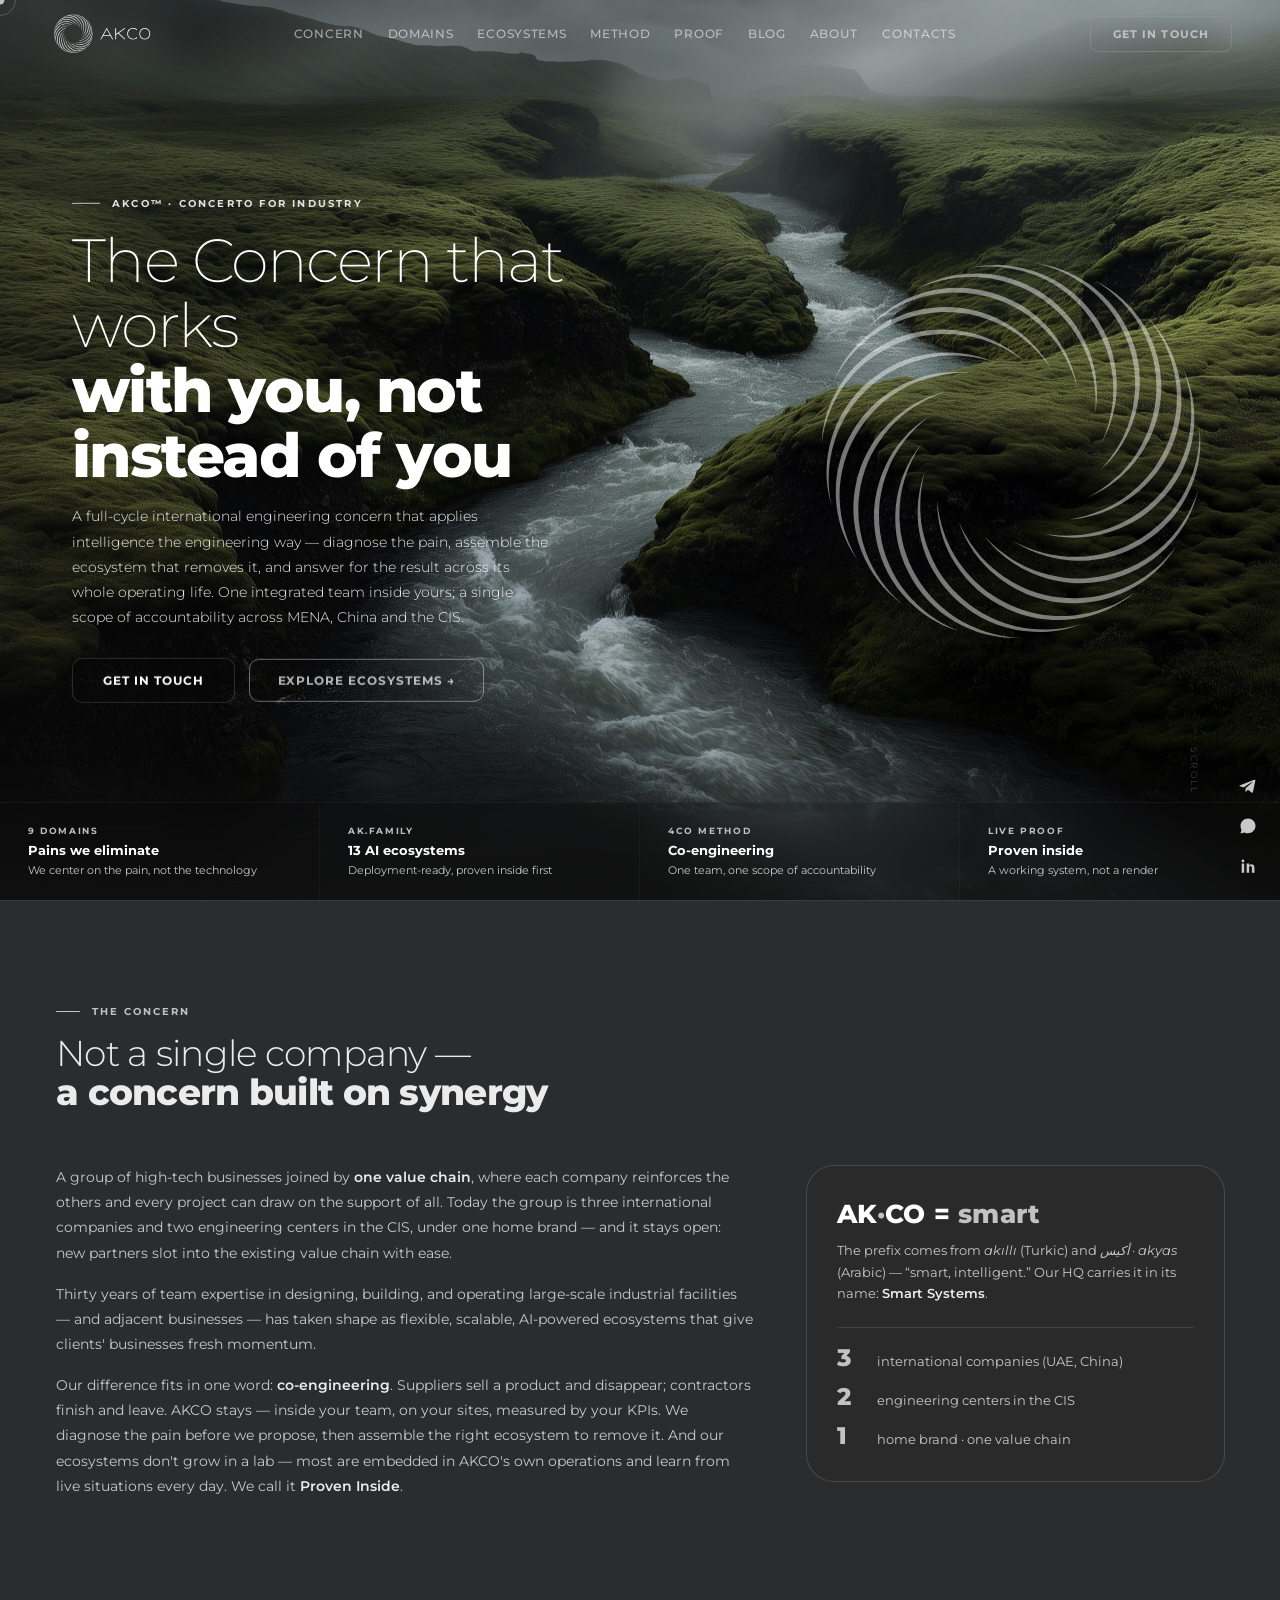
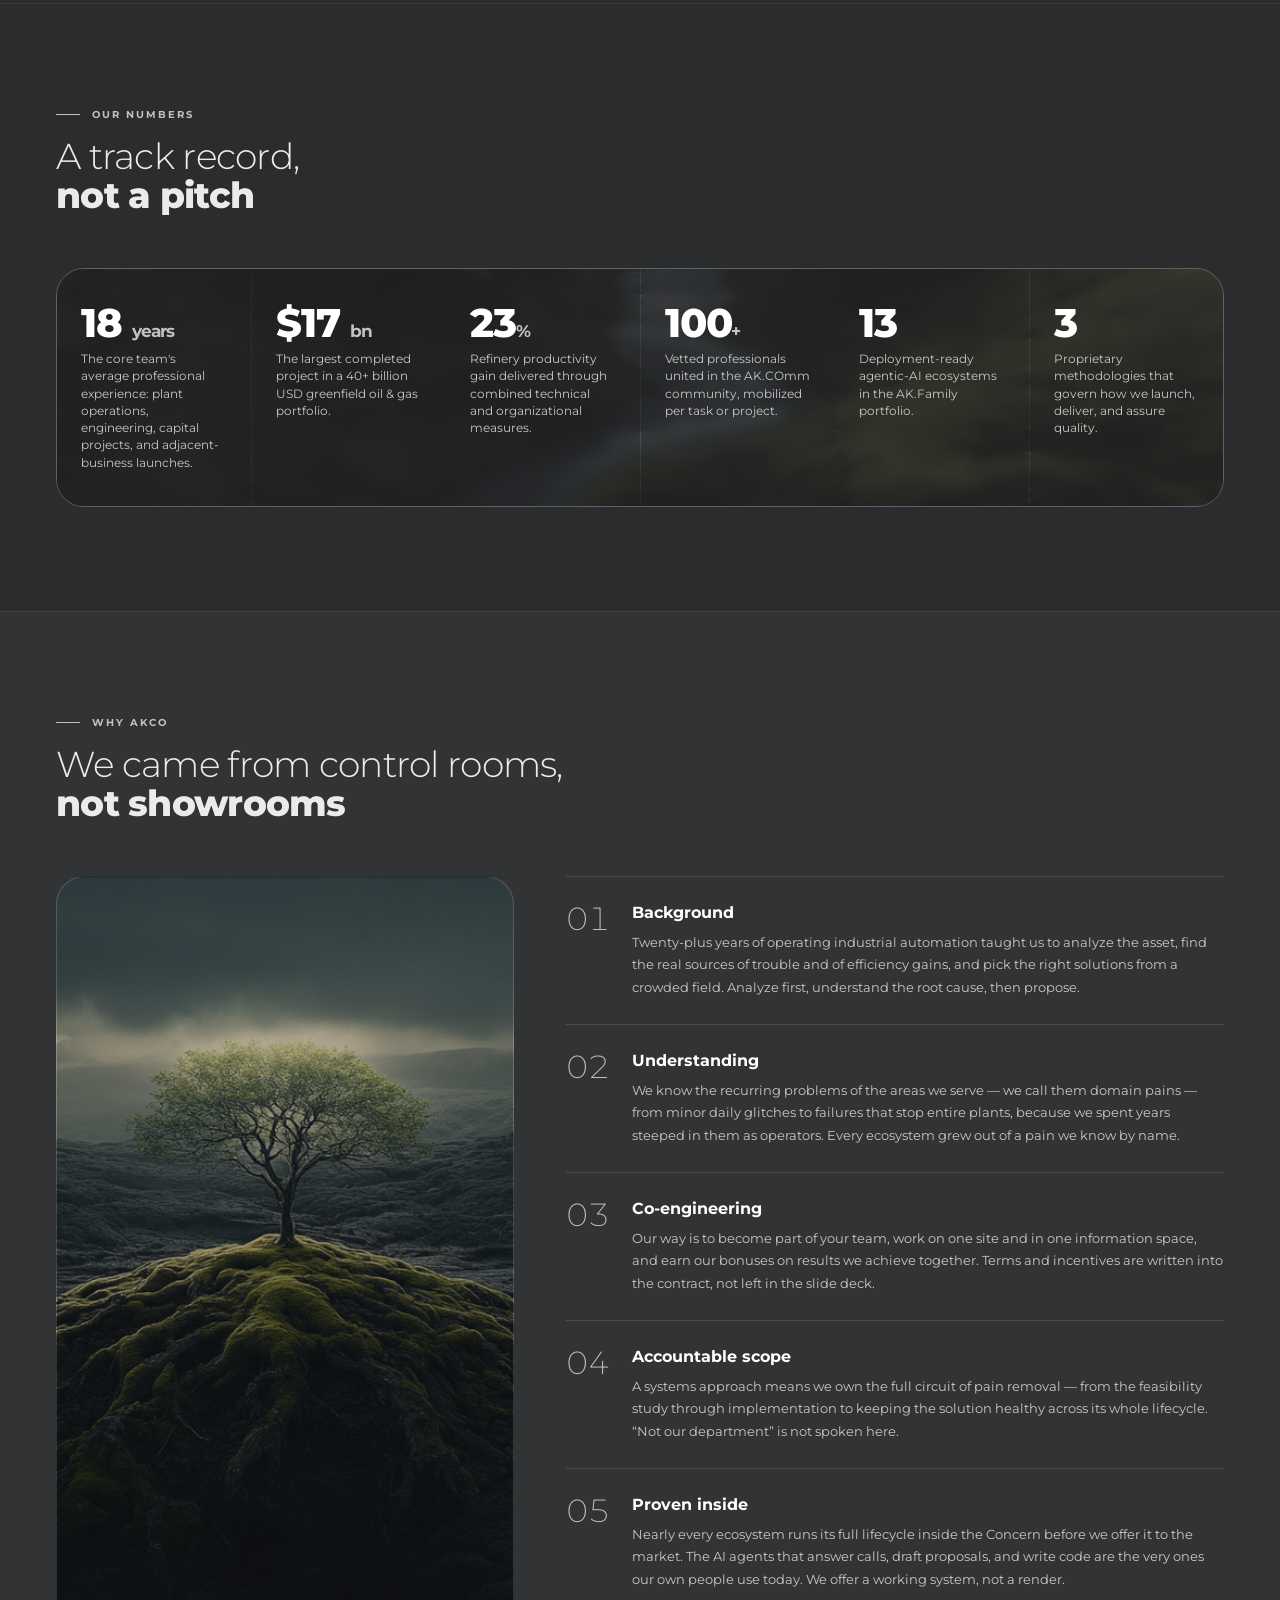
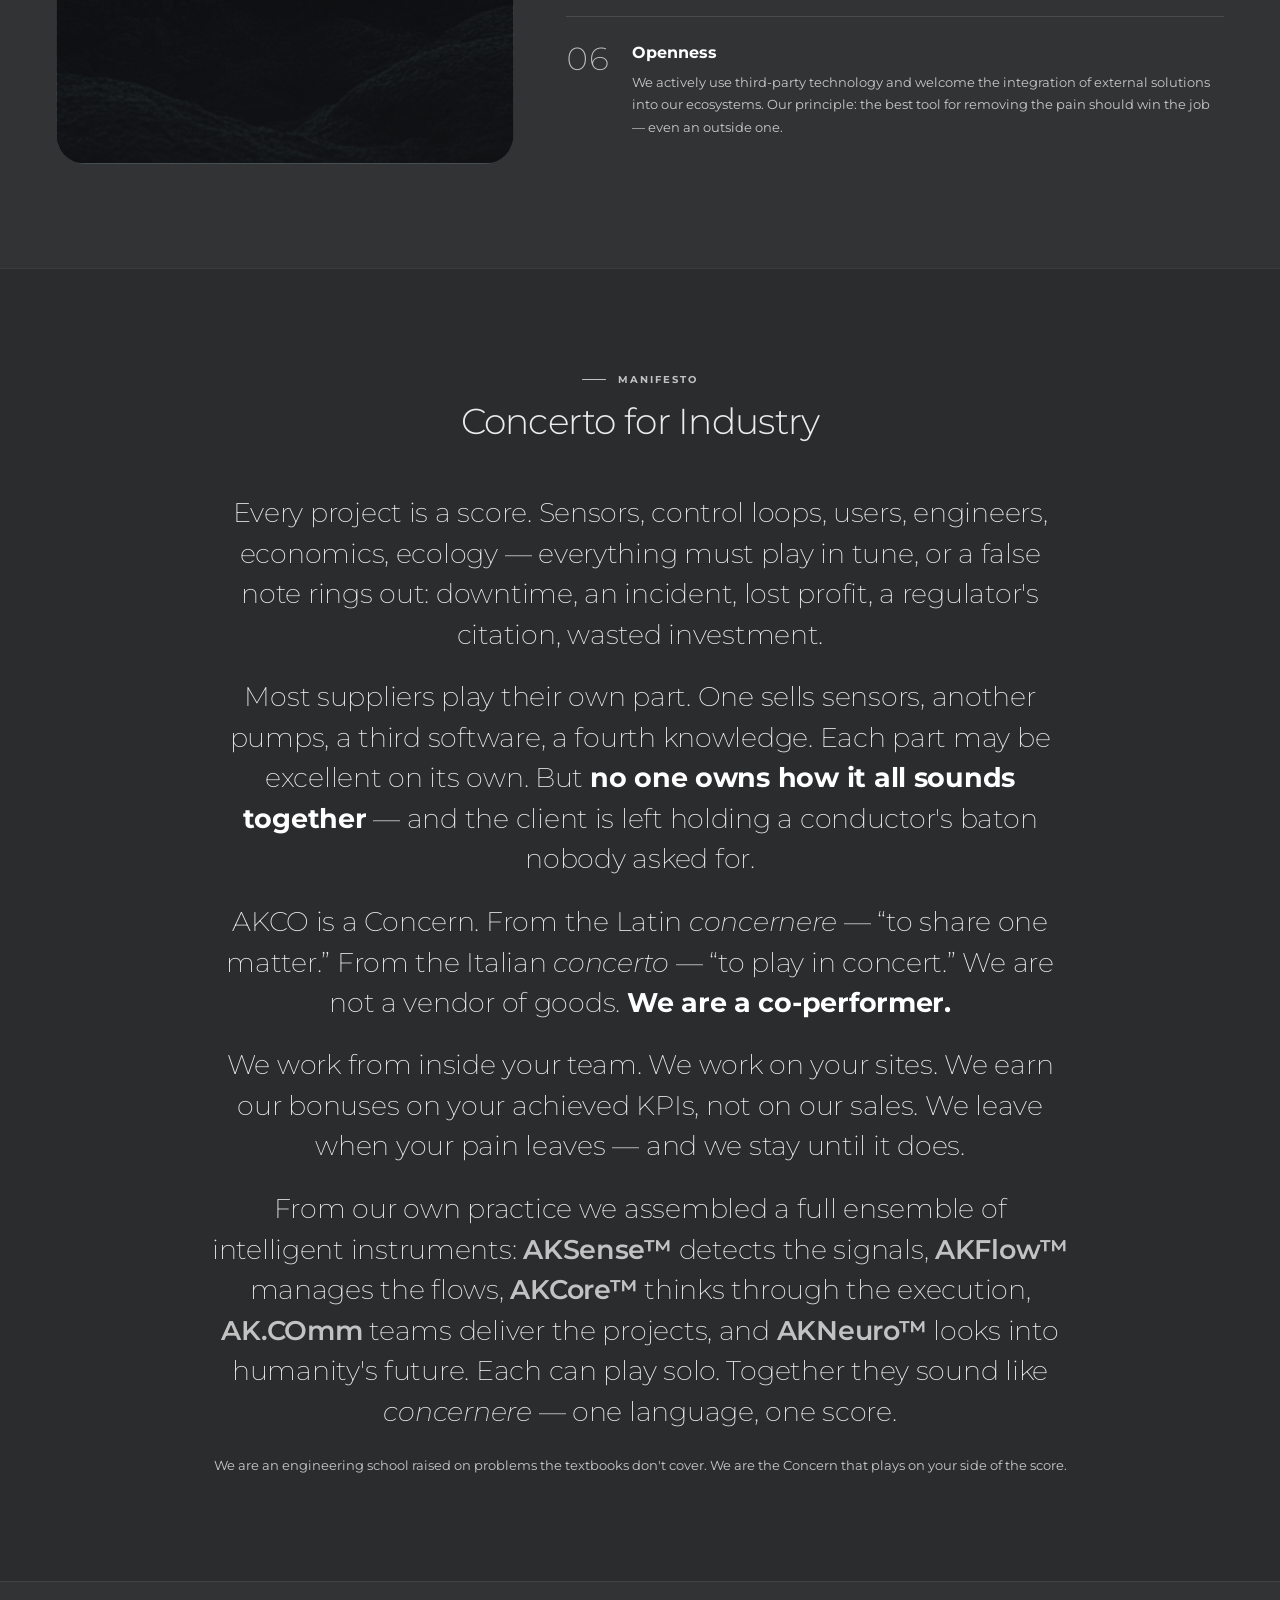
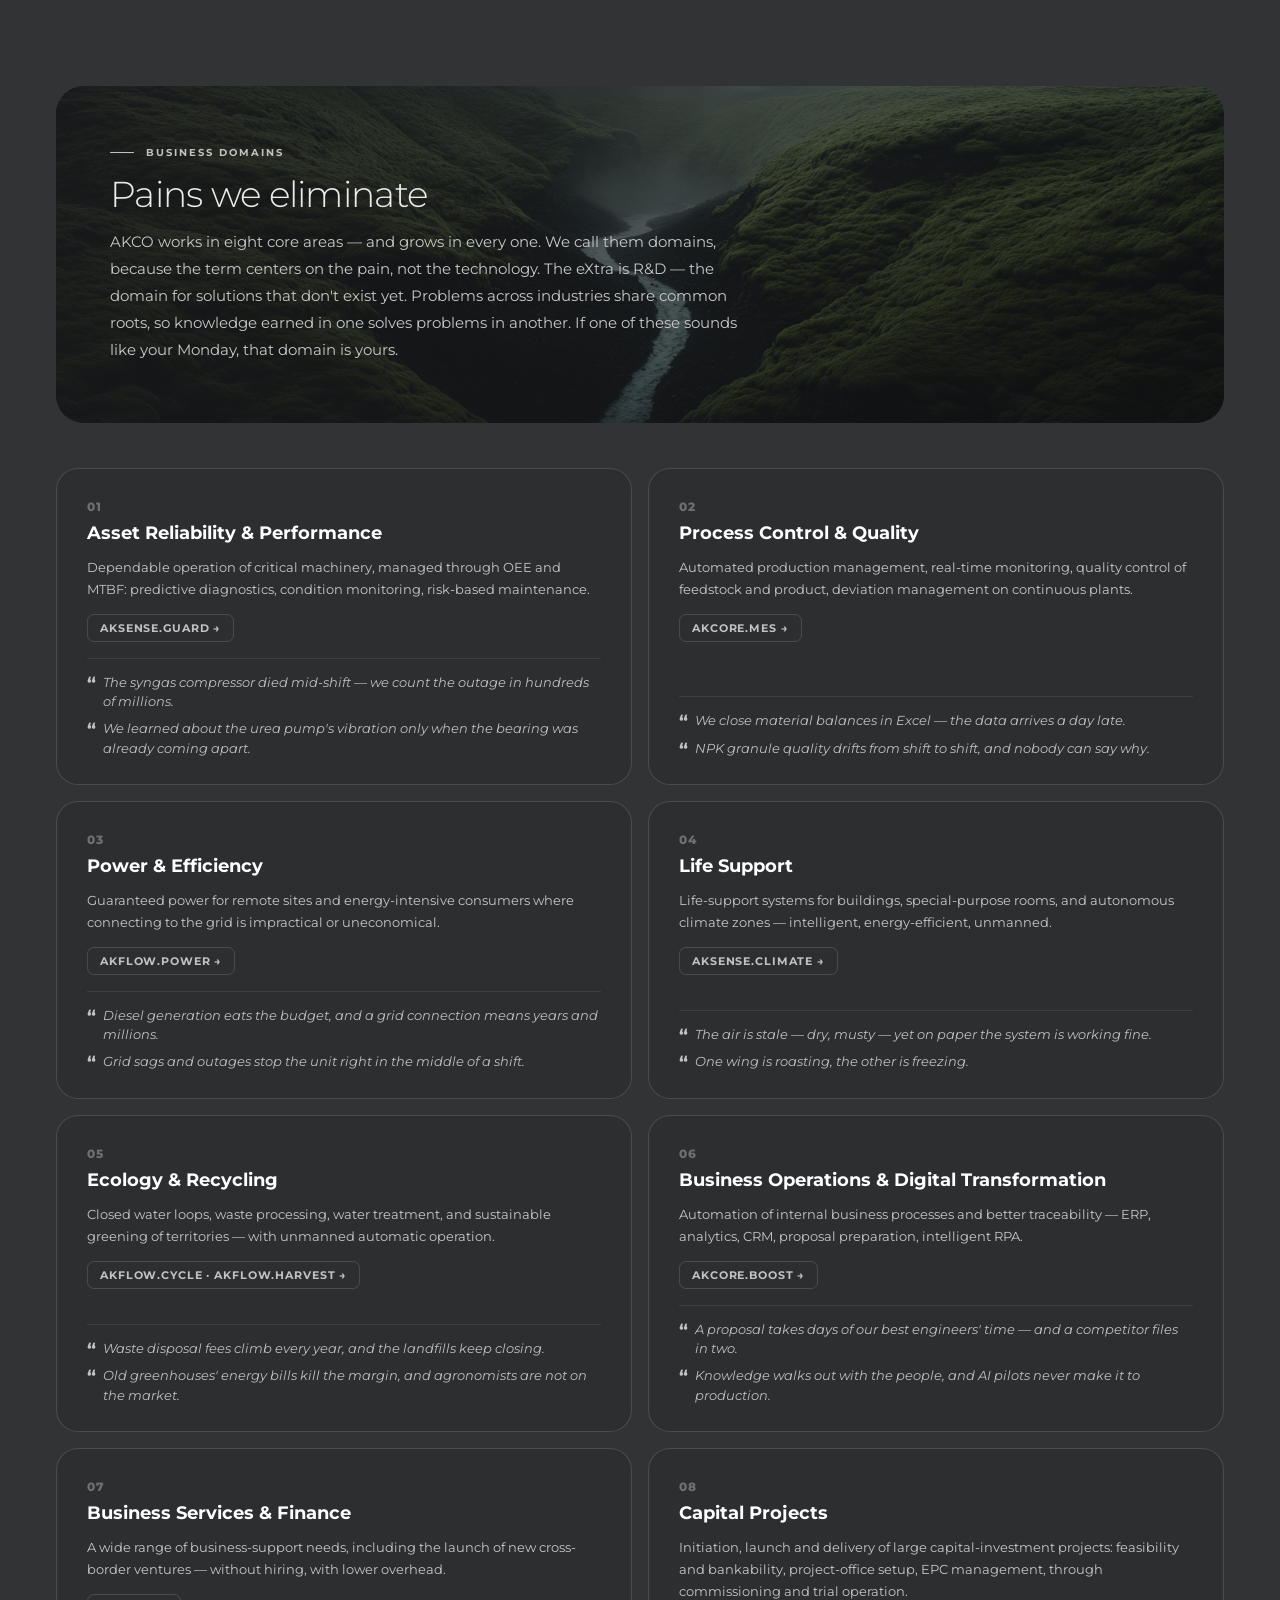
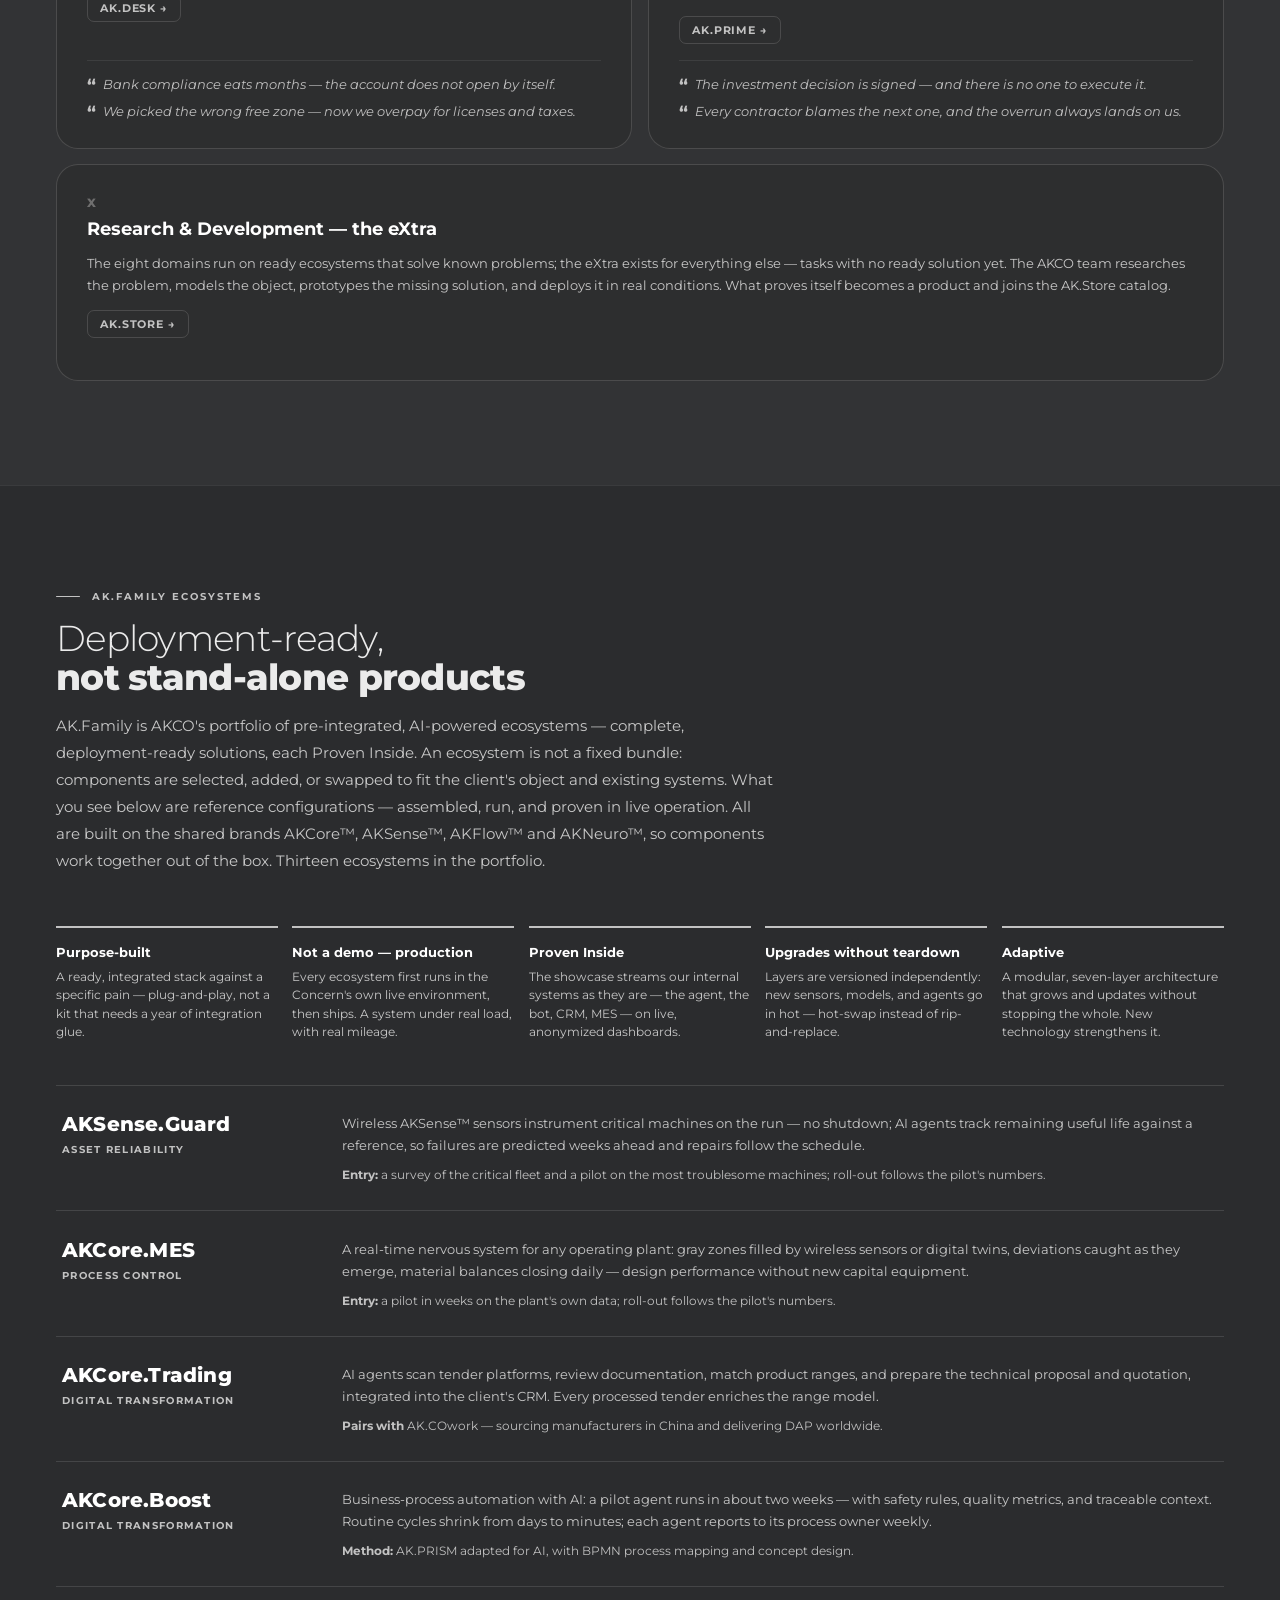
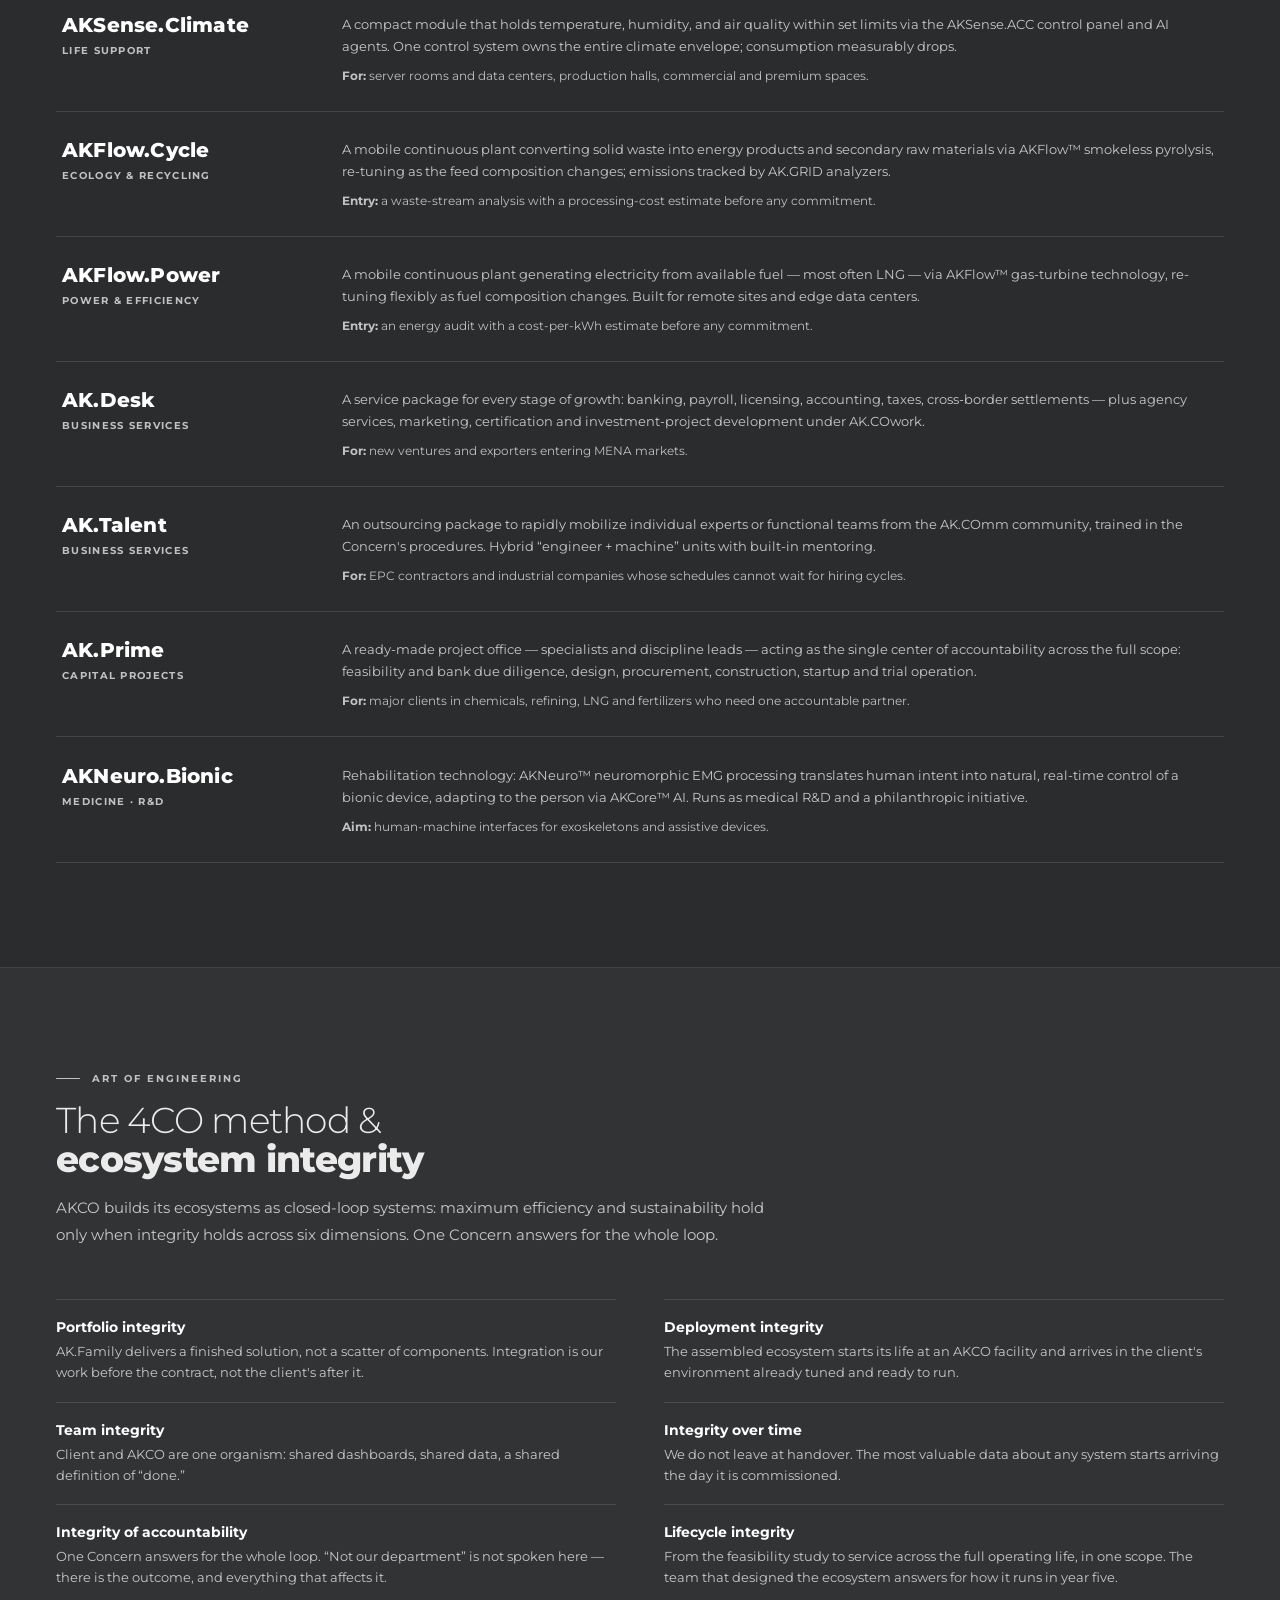
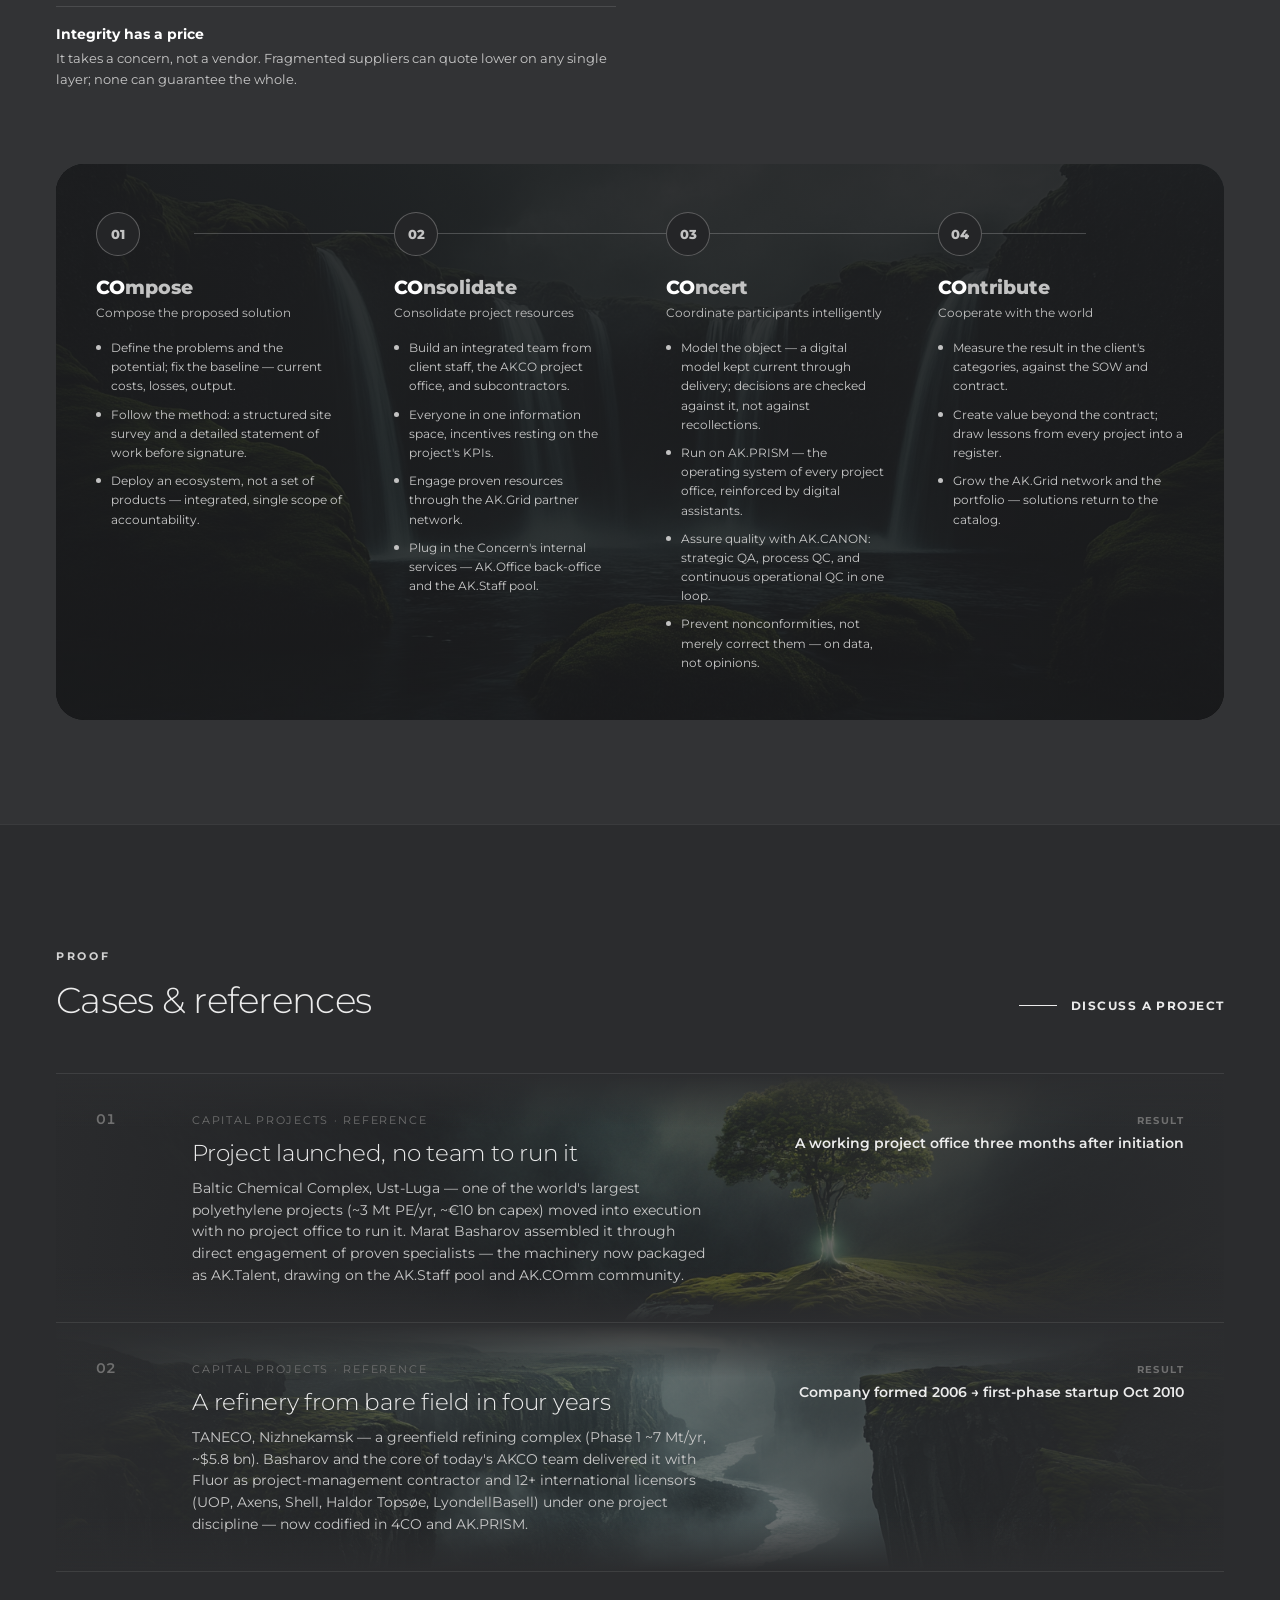
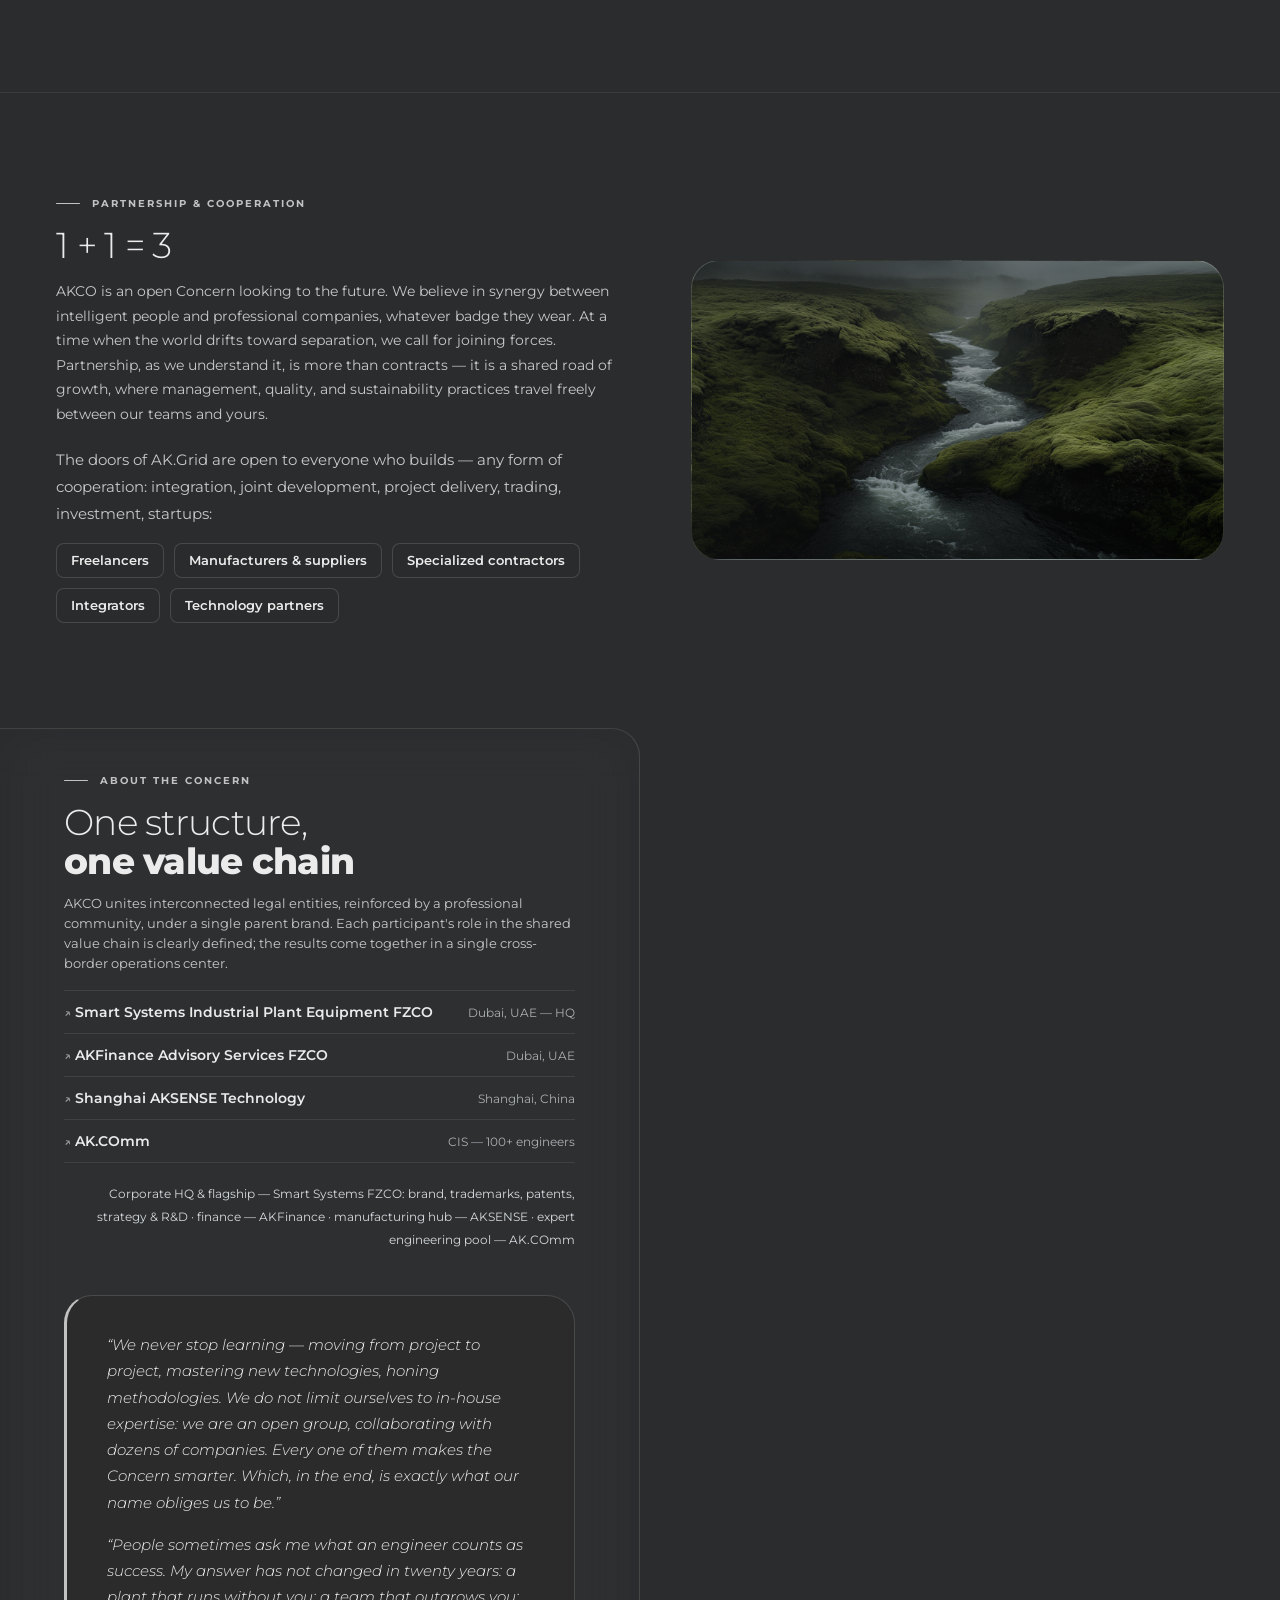
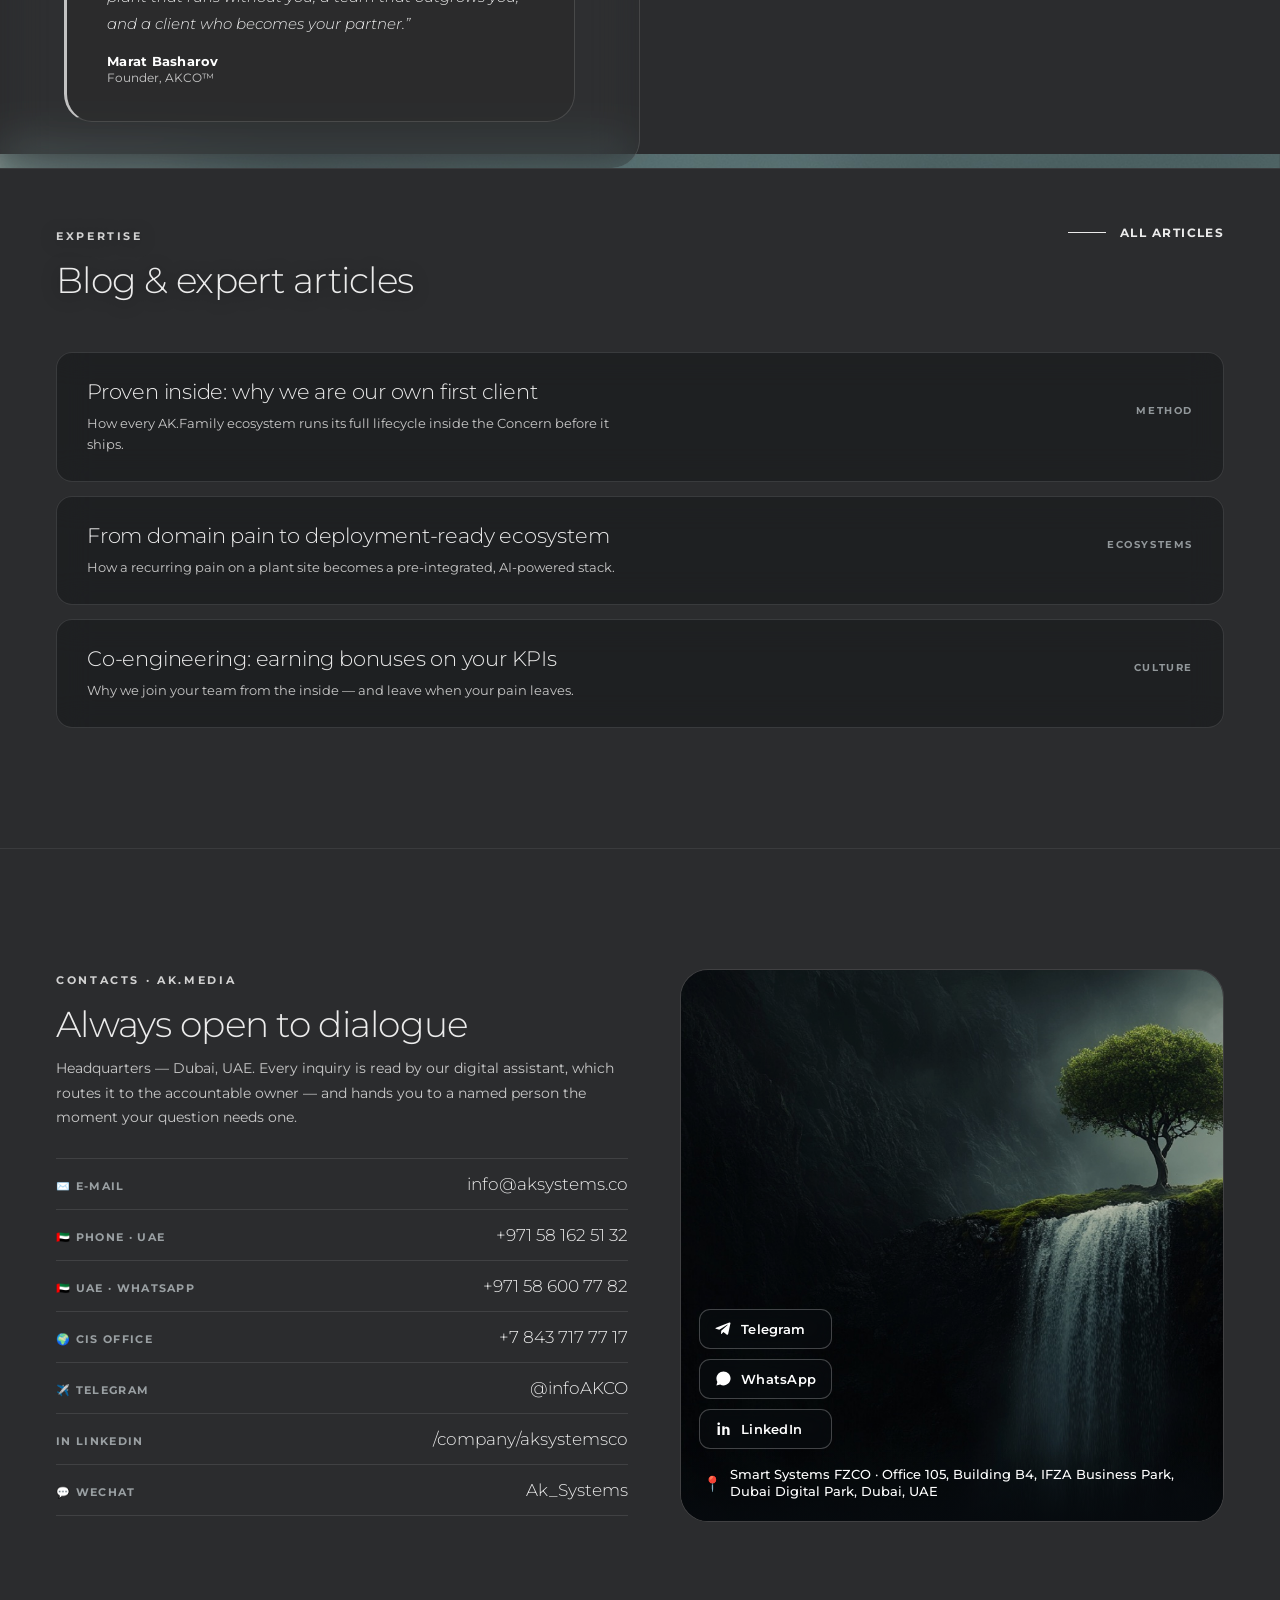
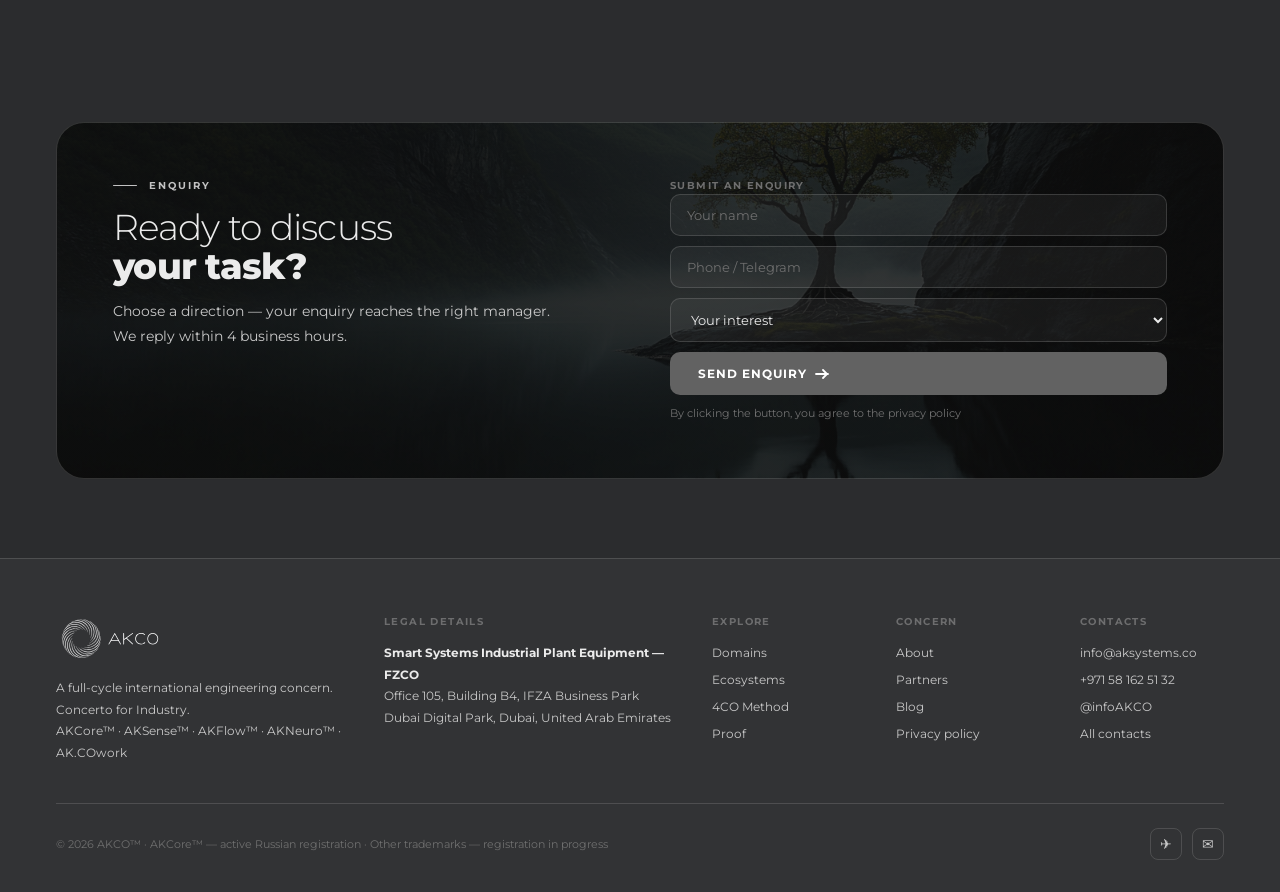
==== index.html @ a4a99b9d "Reveal animation on remaining framed blocks (numbers panel, 4CO band, About panel) Co-Authored-By: C" ====
<!DOCTYPE html>
<html lang="en">
<head>
<meta charset="UTF-8">
<meta name="viewport" content="width=device-width, initial-scale=1.0">
<link rel="icon" href="assets/icons/favicon.svg" type="image/svg+xml">
<title>AKCO™ — Concerto for Industry | aksystems.co</title>
<meta name="description" content="AKCO — a full-cycle international engineering concern (co-engineering). Deployment-ready AI-powered AK.Family ecosystems across 9 industrial domains, one integrated team and a single scope of accountability across MENA, China and the CIS.">
<link rel="preconnect" href="https://fonts.googleapis.com">
<link href="https://fonts.googleapis.com/css2?family=Montserrat:ital,wght@0,200;0,300;0,400;0,500;0,600;0,700;0,800;1,300&display=swap" rel="stylesheet">
<style>
*,*::before,*::after{box-sizing:border-box;margin:0;padding:0}
html{scroll-behavior:smooth}
body{font-family:'Montserrat',sans-serif;background:#2b2c2e;color:#ebebeb;overflow-x:hidden;-webkit-font-smoothing:antialiased;cursor:none}
a{text-decoration:none;color:inherit}
ul{list-style:none}

:root{
  --ink:#ebebeb;
  --ink2:#c0c0c0;
  --muted:#c8c8c8;
  --muted2:#6f6f6f;
  --bg:#2b2c2e;
  --bg2:#323335;
  --bg3:#3a3b3d;
  --glass:rgba(40,40,40,0.85);
  --glass2:rgba(35,35,35,0.9);
  --teal:#c2c2c2;
  --teal2:#626262;
  --teal-lt:rgba(168,168,168,0.18);
  --border:rgba(150,150,150,0.28);
  --border2:rgba(150,150,150,0.5);
  --r:14px;--rl:22px;--rxl:28px;
}

/* CURSOR */
.cur{position:fixed;width:9px;height:9px;background:var(--teal);border-radius:50%;pointer-events:none;z-index:9999;transform:translate(-50%,-50%);transition:width .22s,height .22s}
.ring{position:fixed;width:32px;height:32px;border:1.5px solid rgba(168,168,168,.35);border-radius:50%;pointer-events:none;z-index:9998;transform:translate(-50%,-50%)}
@media(max-width:768px){.cur,.ring{display:none}body{cursor:auto}}

/* NAV */
nav{position:fixed;top:0;left:0;right:0;z-index:600;height:68px;padding:0 48px;display:flex;align-items:center;justify-content:space-between;transition:background .35s,box-shadow .35s;background:transparent}
nav.sc{background:rgba(24,24,24,.92);backdrop-filter:blur(20px);box-shadow:0 1px 0 var(--border)}
.nl{display:flex;gap:24px;flex-shrink:0}
.nl a{font-size:11.5px;font-weight:500;letter-spacing:.06em;text-transform:uppercase;color:rgba(255,255,255,.55);transition:color .2s;white-space:nowrap}
.nl a:hover{color:#fff}
.brand-name{font-size:17px;font-weight:800;letter-spacing:.04em;color:#fff}
.brand-name span{color:var(--teal)}
.brand-name sup{font-size:10px;font-weight:600;vertical-align:super;color:rgba(168,168,168,.7)}
.nbtn{font-family:inherit;font-size:11px;font-weight:700;letter-spacing:.1em;text-transform:uppercase;padding:10px 22px;border-radius:8px;border:1.5px solid var(--border2);background:transparent;color:var(--teal);cursor:pointer;transition:all .22s}
.nbtn:hover{background:var(--teal);border-color:var(--teal);color:#fff}
.burger{display:none;flex-direction:column;gap:5px;cursor:pointer;background:none;border:none;padding:4px}
.burger span{width:22px;height:1.5px;background:#fff;display:block;transition:background .2s}
.mob{display:none;position:fixed;inset:0;background:#303030;z-index:490;padding:92px 32px 32px;flex-direction:column}
.mob.open{display:flex}
.mob a{font-size:20px;font-weight:600;color:#fff;padding:16px 0;border-bottom:1px solid var(--border)}
@media(max-width:900px){.nl,.nbtn{display:none}.burger{display:flex}nav{padding:0 24px}}

/* HERO */
.hero{position:relative;height:100vh;min-height:680px;overflow:hidden}
.hbg{position:absolute;inset:-3% 0;width:100%;height:106%;overflow:hidden;will-change:transform}
.hbg-vid{position:absolute;inset:0;width:100%;height:100%}

/* Крупный заголовок ЗА панелью (z-index:1) — ICE|LEND: начинается от блюр-границы */
.htitle{position:absolute;left:40%;bottom:140px;
  font-size:clamp(52px,9vw,130px);font-weight:800;letter-spacing:-.04em;line-height:.88;
  color:#fff;white-space:nowrap;z-index:1;
  text-shadow:0 8px 40px rgba(0,0,0,.55);pointer-events:none}
.htitle em{font-style:italic;font-weight:200;color:rgba(255,255,255,.38);display:block;font-size:.8em}

/* Watermark AK — дальний фон */
.hwm{position:absolute;right:2%;top:4%;font-size:clamp(180px,28vw,380px);
  font-weight:800;letter-spacing:-.05em;color:rgba(78,78,78,.04);
  z-index:1;line-height:1;pointer-events:none;user-select:none}

/* Главная стеклянная панель — уже, по центру */
.hpanel{position:absolute;left:12%;right:12%;top:80px;bottom:88px;
  border-radius:22px;overflow:hidden;z-index:2;
  border:1px solid rgba(255,255,255,.22);
  box-shadow:0 30px 72px rgba(0,0,0,.52)}
/* blur-слой: слева матовое, справа прозрачное */
.hpanel::before{content:'';position:absolute;inset:0;z-index:0;
  -webkit-backdrop-filter:blur(14px) saturate(118%) brightness(1.02);
          backdrop-filter:blur(14px) saturate(118%) brightness(1.02);
  background:rgba(255,255,255,.025);
  -webkit-mask-image:linear-gradient(90deg,#000 0%,#000 38%,transparent 65%);
          mask-image:linear-gradient(90deg,#000 0%,#000 38%,transparent 65%)}
/* тинт-слой: тёмнее слева, прозрачно справа */
.hpanel::after{content:'';position:absolute;inset:0;z-index:1;
  background:linear-gradient(90deg,rgba(9,9,9,.72) 0%,rgba(9,9,9,.30) 38%,transparent 62%)}

/* Морфинг-логотип справа поверх видео */
.hlogo{position:absolute;top:50%;right:3%;transform:translateY(-50%);width:36%;max-width:500px;height:66%;z-index:2;pointer-events:none;display:flex;align-items:center;justify-content:center}
.hlogo svg{width:100%;height:100%;opacity:.45}
/* Мобильный: текст сверху, логотип снизу — не пересекаются */
@media(max-width:900px){
  .hero{min-height:600px}
  /* логотип: размер зависит и от ширины, и от высоты экрана — на низких ужимается, чтобы не наезжать */
  .hlogo{top:auto;bottom:26px;right:auto;left:50%;transform:translateX(-50%);width:min(50vw,18vh,210px);max-width:210px;height:auto;z-index:1}
  .hlogo svg{height:auto;opacity:.55}
  /* обе кнопки в один ряд — вторая плашка поднимается к первой, не заходит на логотип */
  .hbtns{flex-wrap:nowrap;gap:8px}
  .hbtns .btn{font-size:10px;padding:11px 13px;letter-spacing:.04em;white-space:nowrap}
}
/* Высокие телефоны — места внизу достаточно, возвращаем логотипу крупный размер (почти как было) */
@media(max-width:900px) and (min-height:780px){
  .hlogo{width:min(62vw,27vh,290px);max-width:290px;bottom:30px}
}
/* На низких экранах (старые/маленькие телефоны) контент занимает почти всю высоту —
   декоративный логотип скрываем, чтобы он не наезжал на кнопки */
@media(max-width:900px) and (max-height:660px){
  .hlogo{display:none}
}

/* Контент поверх фото (без панели) */
.hov{position:absolute;inset:0;background:linear-gradient(105deg,rgba(16,16,16,.5) 0%,rgba(16,16,16,.2) 55%,transparent 100%);pointer-events:none}
.hov::after{content:'';position:absolute;bottom:0;left:0;right:0;height:150px;background:linear-gradient(to top,rgba(27,27,27,.65) 0%,transparent 100%)}
.hc{position:absolute;z-index:2;left:72px;top:50%;transform:translateY(-50%);max-width:600px}
@media(max-width:900px){.hc{left:24px;right:24px;top:104px;bottom:auto;transform:none;max-width:none}}

.ey{display:flex;align-items:center;gap:12px;margin-bottom:18px}
.eyl{width:28px;height:1.5px;background:var(--ink2)}
.ey span{font-size:10px;font-weight:700;letter-spacing:.22em;text-transform:uppercase;color:#e2e2e2}
.ht{font-size:clamp(36px,4.8vw,72px);font-weight:200;line-height:1.06;letter-spacing:-.025em;color:#fff;margin-bottom:16px}
.ht strong{font-weight:800;display:block}
.hd{font-size:14px;font-weight:300;color:rgba(255,255,255,.92);line-height:1.8;max-width:480px;margin-bottom:28px}
.hbtns{display:flex;align-items:center;gap:14px;flex-wrap:wrap}
.btn{display:inline-flex;align-items:center;gap:8px;font-family:inherit;font-weight:700;letter-spacing:.08em;text-transform:uppercase;border-radius:10px;border:none;cursor:pointer;transition:all .24s;text-decoration:none}
.btn-p{font-size:12px;padding:14px 30px;background:rgba(10,10,10,.28);backdrop-filter:blur(20px) saturate(110%);-webkit-backdrop-filter:blur(20px) saturate(110%);color:#fff;border:1px solid rgba(255,255,255,.14)}
.btn-p:hover{background:rgba(10,10,10,.5);transform:translateY(-2px);box-shadow:0 8px 28px rgba(0,0,0,.4)}
.btn-g{font-size:12px;padding:13px 28px;background:transparent;color:rgba(255,255,255,.7);border:1.5px solid rgba(255,255,255,.4)}
.btn-g:hover{color:#fff;border-color:rgba(255,255,255,.7)}
.casesec .btn-g:hover,.cardsec .btn-g:hover{color:var(--teal)}

/* Правый мета-блок в прозрачной зоне */
.hmeta{position:absolute;right:52px;top:50%;transform:translateY(-50%);
  width:32%;z-index:3;display:flex;flex-direction:column;gap:20px;
  padding-left:24px;border-left:1px solid rgba(255,255,255,.16)}
.hmi{display:flex;flex-direction:column;gap:4px}
.hml{font-size:9.5px;letter-spacing:.18em;text-transform:uppercase;
  color:rgba(255,255,255,.38);font-weight:700}
.hmv{font-size:13.5px;font-weight:700;color:#fff;line-height:1.38;
  text-shadow:0 2px 10px rgba(0,0,0,.7)}

/* Scroll indicator */
.schi{position:absolute;right:80px;bottom:106px;z-index:3;display:flex;flex-direction:column;align-items:center;gap:8px}
.schi span{font-size:9px;letter-spacing:.18em;text-transform:uppercase;color:rgba(255,255,255,.22);writing-mode:vertical-rl}
.schl{width:1px;height:36px;background:rgba(78,78,78,.1);overflow:hidden;position:relative}
.schl::after{content:'';position:absolute;top:-100%;left:0;right:0;height:100%;background:var(--teal);animation:sa 1.8s 1s infinite}
@keyframes sa{0%{top:-100%}100%{top:100%}}
.hi{opacity:0;animation:fu .9s forwards}
.hi.d1{animation-delay:.15s}.hi.d2{animation-delay:.35s}.hi.d3{animation-delay:.55s}.hi.d4{animation-delay:.75s}
@keyframes fu{from{opacity:0;transform:translateY(18px)}to{opacity:1;transform:translateY(0)}}
@media(max-width:680px){
  .hwm,.htitle{display:none}
}

/* DIRECTION TILES (bottom of hero) */
.dtiles{position:absolute;bottom:0;left:0;right:0;z-index:3;display:grid;grid-template-columns:repeat(4,1fr)}
.dtile{padding:22px 28px;border-top:1px solid rgba(78,78,78,.18);border-right:1px solid rgba(78,78,78,.12);
  background:rgba(10,10,10,.28);
  backdrop-filter:blur(20px) saturate(110%);-webkit-backdrop-filter:blur(20px) saturate(110%);
  transition:background .25s;cursor:pointer;text-decoration:none;color:inherit}
.dtile:last-child{border-right:none}
.dtile:hover{background:rgba(10,10,10,.45)}
.dtile__kick{font-size:9px;font-weight:700;letter-spacing:.18em;text-transform:uppercase;color:var(--ink2);margin-bottom:6px;display:block}
.dtile h3{font-size:13px;font-weight:700;color:#fff;margin-bottom:4px}
.dtile p{font-size:11px;color:var(--muted);line-height:1.5}
@media(max-width:900px){.dtiles{display:none}}

/* STATS */
.stbar{background:rgba(35,35,35,0.9);border-bottom:1px solid var(--border)}
.sti{display:flex}
.stit{flex:1;padding:22px 36px;border-right:1px solid var(--border)}
.stit:last-child{border-right:none}
.stn{font-size:30px;font-weight:800;color:#fff;letter-spacing:-.03em;line-height:1;margin-bottom:3px}
.stl{font-size:9px;font-weight:700;letter-spacing:.12em;text-transform:uppercase;color:rgba(78,78,78,.5)}
.sts{font-size:11px;color:rgba(255,255,255,.2);margin-top:1px}
@media(max-width:768px){.sti{flex-wrap:wrap}.stit{flex:1 1 48%;border-bottom:1px solid var(--border);padding:20px 18px}}

/* SECTION HELPERS */
.ew{display:flex;align-items:center;gap:12px;margin-bottom:16px}
.ewl{width:24px;height:1.5px;background:var(--teal);border-radius:2px;flex-shrink:0}
.ew span{font-size:10px;font-weight:700;letter-spacing:.2em;text-transform:uppercase;color:var(--teal)}
.aboutsec .ewl{background:var(--ink2)}
.aboutsec .ew span{color:var(--ink2)}
.st{font-size:clamp(24px,2.8vw,40px);font-weight:300;line-height:1.1;letter-spacing:-.02em;color:var(--ink);margin-bottom:12px}
.st strong{font-weight:800}
.sd{font-size:14px;color:var(--muted);line-height:1.75;max-width:460px}
.aboutsec .st{color:#fff}
.aboutsec .sd{color:var(--ink2)}
.rv{opacity:0;transform:translateY(20px);transition:opacity .8s cubic-bezier(.16,.7,.3,1),transform .8s cubic-bezier(.16,.7,.3,1);will-change:opacity,transform}
.rv.on{opacity:1;transform:translateY(0)}
.d1{transition-delay:.1s}.d2{transition-delay:.2s}.d3{transition-delay:.3s}.d4{transition-delay:.4s}
@media(prefers-reduced-motion:reduce){
  .rv,.rv.on{opacity:1!important;transform:none!important;transition:none!important}
  .hi{opacity:1!important;animation:none!important}
  .cmap-right:hover .cmap-photo,.sp-bg,.hbg{transform:none!important}
}

/* SPLIT SECTIONS */
.sp{position:relative;min-height:520px;overflow:hidden;display:flex;align-items:stretch}
.sp-bg{position:absolute;inset:-16% 0;background-size:cover;background-position:center;will-change:transform}
.sp-ov{position:absolute;inset:0;background:rgba(10,12,14,0)}
.sp-panel{position:relative;z-index:2;width:50%;padding:72px 64px;
  background:rgba(40,40,40,0.2);
  backdrop-filter:blur(24px) saturate(105%) brightness(1.12);
  -webkit-backdrop-filter:blur(24px) saturate(105%) brightness(1.12);
  border-right:1px solid rgba(255,255,255,0.12);
  box-shadow:inset 0 1px 0 rgba(255,255,255,.1);
  border-radius:0 28px 28px 0;
  display:flex;flex-direction:column;justify-content:center}
.sp.flip{flex-direction:row-reverse}
.sp.flip .sp-panel{border-right:none;border-left:1px solid var(--border);border-radius:28px 0 0 28px}
.sp-feats{display:flex;flex-direction:column;gap:10px;margin:20px 0 28px}
.sp-feat{display:flex;align-items:flex-start;gap:11px;font-size:13px;color:var(--muted);line-height:1.55}
.fd{width:6px;height:6px;background:var(--teal);border-radius:50%;flex-shrink:0;margin-top:6px}
.sp-tag{display:inline-block;font-size:10px;font-weight:700;letter-spacing:.14em;text-transform:uppercase;
  color:var(--teal);background:rgba(78,78,78,.1);padding:5px 12px;border-radius:6px;border:1px solid var(--border);margin-top:auto}
.sl{display:inline-flex;align-items:center;gap:9px;font-size:11px;font-weight:700;letter-spacing:.1em;text-transform:uppercase;color:var(--teal);transition:gap .2s,color .2s,opacity .65s ease,transform .65s ease}
.sl:hover{gap:15px;color:var(--ink)}
@media(max-width:900px){.sp,.sp.flip{flex-direction:column}
.sp-panel{width:100%;border-right:none!important;border-left:none!important;padding:48px 28px}
/* На мобильных панель во всю ширину — сильный blur(24px) полностью скрывал фото. Уменьшаем блюр и даём тёмный скрим-градиент для читаемости текста */
.sp-panel{backdrop-filter:blur(2px) saturate(1.05);-webkit-backdrop-filter:blur(2px) saturate(1.05);background:linear-gradient(180deg,rgba(14,16,18,.34),rgba(14,16,18,.6))}
.sp-bg{inset:-5%}}

/* CARDS SECTION */
.cardsec{background:var(--bg3);padding:80px 56px;border-top:1px solid rgba(255,255,255,.06)}
#blog{position:relative;overflow:hidden;padding-top:56px}
#blog::before{content:"";position:absolute;inset:0;pointer-events:none;z-index:0;background-image:var(--blogbg);background-size:cover;background-position:center;background-attachment:fixed;filter:brightness(0.6) saturate(1.08) contrast(1.02)}
/* На мобильных background-attachment:fixed масштабирует фон под всю высоту документа → пикселизация; переключаем на scroll */
@media(max-width:768px){#blog::before,#contacts::before{background-attachment:scroll}}
#blog::after{content:"";position:absolute;inset:0;pointer-events:none;z-index:0;background:linear-gradient(rgba(43,44,46,1) 0%,rgba(43,44,46,.85) 7%,rgba(43,44,46,.4) 20%,rgba(43,44,46,0) 42%,rgba(43,44,46,0) 100%)}
#blog>*{position:relative;z-index:1}
#blog .st,#blog .meye{text-shadow:0 2px 18px rgba(0,0,0,.45)}
@media(max-width:768px){.cardsec{padding:60px 20px}}
.sh{display:flex;justify-content:space-between;align-items:flex-end;margin-bottom:44px;gap:20px;flex-wrap:wrap}
.cgrid{display:grid;grid-template-columns:repeat(3,1fr);gap:16px}
@media(max-width:900px){.cgrid{grid-template-columns:repeat(2,1fr)}}
@media(max-width:580px){.cgrid{grid-template-columns:1fr}}
.gc{border-radius:var(--rl);overflow:hidden;border:1px solid var(--border);
  background:rgba(42,42,42,.85);backdrop-filter:blur(12px);-webkit-backdrop-filter:blur(12px);
  transition:border-color .28s,box-shadow .28s,transform .28s;cursor:pointer}
.gc:hover{border-color:var(--border2);box-shadow:0 8px 40px rgba(0,0,0,.25);transform:translateY(-4px)}
.gc-body{padding:28px 26px}
.gc-body h3{font-size:14px;font-weight:700;color:var(--ink);margin-bottom:7px;line-height:1.4}
.gc-body p{font-size:12.5px;color:var(--muted);line-height:1.65}

/* CASES */
.casesec{background:var(--bg3);padding:80px 56px;border-top:1px solid rgba(255,255,255,.06)}
@media(max-width:768px){.casesec{padding:60px 20px}}
.ccgrid{display:grid;grid-template-columns:repeat(3,1fr);gap:16px}
@media(max-width:900px){.ccgrid{grid-template-columns:repeat(2,1fr)}}
@media(max-width:580px){.ccgrid{grid-template-columns:1fr}}
.cc{border-radius:var(--rl);overflow:hidden;border:1px solid var(--border);background:var(--glass);transition:box-shadow .28s,transform .28s,border-color .28s;display:flex;flex-direction:column}
.cc:hover{box-shadow:0 8px 40px rgba(78,78,78,.1);transform:translateY(-4px);border-color:var(--border2)}
.cth{height:188px;position:relative;overflow:hidden}
.cthi{position:absolute;inset:-8%;background-size:cover;background-position:center;transition:transform .55s ease}
.cc:hover .cthi{transform:scale(1.05)}
.ctho{position:absolute;inset:0;background:linear-gradient(to bottom,transparent 40%,rgba(9,9,9,.65) 100%)}
.cgeo{position:absolute;top:12px;left:12px;background:rgba(98,98,98,.75);color:#fff;font-size:10px;font-weight:700;letter-spacing:.1em;text-transform:uppercase;padding:4px 10px;border-radius:6px;backdrop-filter:blur(8px)}
.cbody{padding:20px 22px 22px;flex:1;display:flex;flex-direction:column}
.cbody h3{font-size:14px;font-weight:700;color:var(--ink);margin-bottom:7px;line-height:1.4}
.cbody p{font-size:12.5px;color:var(--muted);line-height:1.65;margin-bottom:13px}
.cres{display:flex;align-items:flex-start;gap:8px;font-size:12px;font-weight:600;color:var(--teal);background:rgba(78,78,78,.07);padding:9px 12px;border-radius:8px;border:1px solid var(--border);margin-top:auto}
.cres::before{content:'✓';width:16px;height:16px;background:var(--teal2);color:#fff;border-radius:50%;display:flex;align-items:center;justify-content:center;font-size:9px;font-weight:800;flex-shrink:0;margin-top:1px}

/* ABOUT */
.aboutsec{position:relative;padding:80px 56px;overflow:hidden;background:var(--bg);border-top:1px solid rgba(255,255,255,.06)}
.about-bg{position:absolute;inset:-10%;background-size:cover;background-position:center;will-change:transform}
.about-ov{position:absolute;inset:0;background:rgba(0,0,0,.52)}
.about-inner{position:relative;z-index:2}
@media(max-width:768px){.aboutsec{padding:60px 20px}}
.egrid{display:grid;grid-template-columns:repeat(4,1fr);grid-auto-rows:minmax(86px,1fr);gap:12px;margin-top:36px}
.egrid>:first-child{grid-column:span 2;grid-row:span 2;background-position:center 35%!important}
.egrid>:first-child b{font-size:17px}
.egrid>:first-child span{font-size:12px}
@media(max-width:900px){.egrid{grid-template-columns:repeat(2,1fr);grid-auto-rows:auto}.egrid>:first-child{grid-column:span 2;grid-row:auto;min-height:120px}}
@media(max-width:580px){.egrid{grid-template-columns:1fr}.egrid>:first-child{grid-column:auto}}
.entity{padding:20px 18px;border-radius:var(--r);border:1px solid var(--border);
  background:rgba(42,42,42,.85);backdrop-filter:blur(10px);-webkit-backdrop-filter:blur(10px)}
.entity b{display:block;font-size:13px;font-weight:700;color:var(--ink);margin-bottom:5px}
.entity span{font-size:11px;color:var(--muted)}
.entity span a{color:inherit;transition:color .2s}
.entity span a:hover{color:var(--teal)}
.aboutsec .entity{background:rgba(47,47,47,.7)}
.aboutsec .entity{position:relative}
a.entity{cursor:pointer;transition:transform .22s,border-color .22s,box-shadow .22s,background .22s}
a.entity::after{content:"↗";position:absolute;top:14px;right:15px;font-size:14px;font-weight:700;line-height:1;color:var(--teal);opacity:.5;transition:opacity .22s,transform .22s}
a.entity b{padding-right:18px}
a.entity:hover{transform:translateY(-3px);border-color:var(--teal);box-shadow:0 10px 30px rgba(0,0,0,.45)}
a.entity:hover::after{opacity:1;transform:translate(2px,-2px)}
a.entity:focus-visible{outline:2px solid var(--teal);outline-offset:2px}
.aboutsec .entity b{color:#fff}
.aboutsec .entity span{color:rgba(255,255,255,.6)}

/* CONTACTS GRID */
.cgrid4{display:grid;grid-template-columns:repeat(4,1fr);gap:16px;margin-top:24px}
@media(max-width:900px){.cgrid4{grid-template-columns:repeat(2,1fr)}}
@media(max-width:580px){.cgrid4{grid-template-columns:1fr}}
.cgrid4 .entity{padding:22px 20px;transition:transform .22s,border-color .22s,box-shadow .22s}
.cgrid4 .entity b{font-size:16px;margin-bottom:7px}
.cgrid4 .entity span{font-size:13.5px;line-height:1.5}
.cgrid4 .entity:hover{transform:translateY(-3px);border-color:var(--border2);box-shadow:0 10px 30px rgba(0,0,0,.35)}

/* CTA */
.ctaw{background:var(--bg3);padding:80px 56px;border-top:1px solid rgba(255,255,255,.06)}
#order{background:var(--bg);border-top:none}
#order .ctai.rv,#order .ctai.rv.on{transform:none}
@media(max-width:768px){.ctaw{padding:60px 20px}}
.ctai{display:grid;grid-template-columns:1fr 1fr;gap:60px;align-items:start;
  background:linear-gradient(rgba(14,14,14,.82),rgba(14,14,14,.82)), url('assets/img/bg-akstream.png') center/cover no-repeat;
  border-radius:var(--rxl);padding:56px;border:1px solid var(--border)}
@media(max-width:900px){.ctai{grid-template-columns:1fr;padding:36px 28px;gap:32px}}
.ctaconts{display:flex;flex-direction:column;gap:9px;margin-top:26px}
.ctac{display:flex;align-items:center;gap:11px;font-size:13px;color:var(--muted);transition:color .2s}
.ctac:hover{color:var(--ink)}
.ctaci{width:36px;height:36px;border:1px solid var(--border);border-radius:9px;display:flex;align-items:center;justify-content:center;font-size:14px;transition:all .2s;flex-shrink:0}
.ctac:hover .ctaci{border-color:var(--teal);background:rgba(78,78,78,.08)}
.cform{display:flex;flex-direction:column;gap:10px}
.clbl{font-size:10px;font-weight:700;letter-spacing:.14em;text-transform:uppercase;color:var(--muted2);margin-bottom:2px}
.cinp{font-family:inherit;font-size:13px;background:rgba(255,255,255,.05);border:1px solid var(--border);border-radius:10px;padding:12px 16px;color:var(--ink);outline:none;transition:border-color .2s;width:100%}
.cinp::placeholder{color:var(--muted2)}
.cinp:focus{border-color:var(--teal)}
.csel{cursor:pointer}
.cbtn{font-family:inherit;font-size:12px;font-weight:700;letter-spacing:.08em;text-transform:uppercase;padding:14px 28px;border-radius:10px;border:none;background:var(--teal2);color:#fff;cursor:pointer;transition:all .24s;display:flex;align-items:center;gap:8px}
.cbtn:hover{background:var(--teal);transform:translateY(-2px);box-shadow:0 8px 28px rgba(98,98,98,.4)}
.cfine{font-size:11px;color:var(--muted2);line-height:1.5}
.fdone{display:none;text-align:center;padding:32px}
.fdone .ico{font-size:36px;margin-bottom:12px}
.fdone h4{font-size:18px;font-weight:700;color:var(--ink);margin-bottom:8px}
.fdone p{font-size:14px;color:var(--muted)}

/* FOOTER */
footer{background:var(--bg2);border-top:1px solid var(--border);padding:56px 56px 32px}
@media(max-width:768px){footer{padding:48px 24px 28px}}
.fg{display:grid;grid-template-columns:2fr 2fr 1fr 1fr 1fr;gap:40px;margin-bottom:40px}
@media(max-width:1100px){.fg{grid-template-columns:1fr 1fr;gap:28px}}
@media(max-width:600px){.fg{grid-template-columns:1fr;gap:24px}}
.flogo{display:flex;align-items:center;gap:10px;margin-bottom:14px}
.flogo-name{font-size:17px;font-weight:800;color:var(--ink)}
.flogo-name span{color:var(--teal)}
.fcol h5{font-size:10px;font-weight:700;letter-spacing:.14em;text-transform:uppercase;color:rgba(168,168,168,.5);margin-bottom:14px}
.fcol p{font-size:12px;color:var(--muted);line-height:1.8}
.fcol p a{color:var(--muted);transition:color .2s}
.fcol p a:hover{color:var(--teal)}
.fcol ul li{margin-bottom:8px}
.fcol ul li a{font-size:12px;color:var(--muted);transition:color .2s}
.fcol ul li a:hover{color:var(--teal)}
.fbl{color:#cfcfcf;text-decoration:underline;text-underline-offset:2px;text-decoration-color:rgba(255,255,255,.3);transition:color .2s,text-decoration-color .2s}
.fbl:hover{color:#fff;text-decoration-color:#fff}
.fb{display:flex;justify-content:space-between;align-items:center;padding-top:24px;border-top:1px solid var(--border);flex-wrap:wrap;gap:12px}
.fb p{font-size:11px;color:var(--muted2)}
.fsoc{display:flex;gap:10px}
.fsc{width:32px;height:32px;border:1px solid var(--border);border-radius:8px;display:flex;align-items:center;justify-content:center;color:var(--muted);font-size:14px;transition:all .2s}
.fsc:hover{border-color:var(--teal);color:var(--teal)}

/* ===== MINIMAL REDESIGN (PROOF → footer) ===== */
.msec{background:var(--bg);padding:120px 56px;border-top:1px solid rgba(255,255,255,.07);position:relative}
@media(max-width:768px){.msec{padding:78px 22px}}
.mhead{max-width:640px;margin-bottom:60px}
.meye{display:inline-block;font-size:11px;font-weight:700;letter-spacing:.24em;text-transform:uppercase;color:#d2d2d2;margin-bottom:18px}

/* shared minimalist link-button */
.mbtn{align-self:flex-start;font-family:inherit;font-size:12px;font-weight:700;letter-spacing:.12em;text-transform:uppercase;background:none;border:none;color:var(--ink);cursor:pointer;padding:0;display:inline-flex;align-items:center;gap:14px;transition:gap .28s,opacity .65s ease,transform .65s ease;text-decoration:none}
.mbtn:hover{gap:24px}
.mbtn .ln{width:38px;height:1px;background:currentColor;display:inline-block;transition:width .28s}
.mbtn:hover .ln{width:52px}
#cases .mbtn{align-self:flex-end;margin-bottom:8px}

/* Cases — editorial numbered list */
.mlist{border-top:1px solid rgba(255,255,255,.09)}
.mrow{position:relative;display:grid;grid-template-columns:60px 1fr minmax(140px,auto);gap:36px;align-items:baseline;padding:36px 40px;border-bottom:1px solid rgba(255,255,255,.09);transition:padding .3s ease,opacity .65s ease,transform .65s ease;background-size:cover;background-position:center;background-clip:padding-box;overflow:hidden}
.mrow::before{content:"";position:absolute;inset:0;pointer-events:none;background:linear-gradient(rgba(43,44,46,1) 0%,rgba(43,44,46,0) 22%,rgba(43,44,46,0) 78%,rgba(43,44,46,1) 100%),linear-gradient(90deg,rgba(43,44,46,.97) 0%,rgba(43,44,46,.74) 30%,rgba(43,44,46,.5) 50%,rgba(43,44,46,.74) 70%,rgba(43,44,46,.97) 100%)}
.mrow>*{position:relative;z-index:1}
.mrow:hover{padding-left:56px}
.mnum{font-size:14px;font-weight:600;color:var(--muted2);font-variant-numeric:tabular-nums;transition:color .3s}
.mrow:hover .mnum{color:var(--ink)}
.mtag{font-size:11px;letter-spacing:.16em;text-transform:uppercase;color:var(--muted2);margin-bottom:13px}
.mrow h3{font-size:23px;font-weight:300;letter-spacing:-.01em;color:var(--ink);margin-bottom:11px;line-height:1.18}
.mrow p{font-size:13.5px;color:var(--muted);line-height:1.6;max-width:520px}
.mres{font-size:14px;font-weight:600;color:var(--ink);text-align:right;line-height:1.35}
.mres small{display:block;font-size:10px;font-weight:700;letter-spacing:.14em;text-transform:uppercase;color:var(--muted2);margin-bottom:6px}
@media(max-width:760px){.mrow{grid-template-columns:1fr;gap:6px}.mres{text-align:left;margin-top:10px}}

/* About — two columns, entities as clean list */
.mabout{display:grid;grid-template-columns:1.05fr 1fr;gap:60px;align-items:start}
@media(max-width:860px){.mabout{grid-template-columns:1fr;gap:34px}}
.mpanel{position:relative;border-radius:var(--rxl);overflow:hidden;padding:56px;border:1px solid var(--border)}
.mpanel::before{content:"";position:absolute;inset:0;z-index:0;background-image:var(--mbg);background-size:cover;background-position:center 18%;transform:scaleX(-1)}
.mpanel::after{content:"";position:absolute;inset:0;z-index:1;pointer-events:none;background:linear-gradient(120deg,rgba(26,27,29,.72) 0%,rgba(26,27,29,.64) 55%,rgba(26,27,29,.58) 100%)}
.mpanel>*{position:relative;z-index:2}
@media(max-width:768px){.mpanel{padding:34px 24px}}
.mbrands{margin-top:26px;font-size:12px;color:#d4dadd;line-height:1.9;max-width:none}
#about .meye{color:#d4dadd}
#about a.ment .arw{color:#92989b}

.ment{display:flex;justify-content:space-between;align-items:baseline;gap:16px;padding:19px 0;border-bottom:1px solid rgba(255,255,255,.09);color:inherit;text-decoration:none}
.ment:first-child{border-top:1px solid rgba(255,255,255,.09)}
.ment b{font-size:15px;font-weight:600;color:var(--ink)}
.ment span{font-size:12px;color:#aab0b3;white-space:nowrap}
a.ment{transition:padding .26s ease}
a.ment:hover{padding-left:12px}
a.ment .arw{display:inline-block;color:var(--muted2);transition:transform .26s,color .26s}
a.ment:hover .arw{color:var(--ink);transform:translate(3px,-3px)}
.abt-ents{margin:16px 0 6px}
#about{min-height:auto}
#about .sp-panel{padding-top:46px;padding-bottom:46px}
#about .ment{padding:12px 0}
#about .ment b{font-size:14px}
#about .ment span{font-size:11.5px}
#about .mbrands{text-align:right;margin-top:14px}
#about .mbrands a{color:#eaf2fb;text-decoration:none;border-bottom:1px solid rgba(255,255,255,.3);padding-bottom:1px;transition:color .2s,border-color .2s}
#about .mbrands a:hover{color:#fff;border-color:#fff}
#about .sd{max-width:none;font-size:12.5px;line-height:1.6}
#about .ment{transition:padding-left .26s ease,border-color .26s ease}
#about .ment:hover{padding-left:14px;border-color:rgba(255,255,255,.32)}
#about .ment:hover b{color:#fff}
@media(max-width:900px){#about{padding-bottom:60px}}

/* Blog — article list */
.mflex{display:flex;justify-content:space-between;align-items:flex-end;gap:24px;flex-wrap:wrap;margin-bottom:52px}
.marts{display:flex;flex-direction:column;gap:14px}
.mart{position:relative;z-index:1;display:grid;grid-template-columns:1fr minmax(130px,auto);gap:48px;align-items:center;padding:26px 30px;border-radius:16px;
  background:rgba(18,20,22,.5);backdrop-filter:blur(16px) saturate(115%);-webkit-backdrop-filter:blur(16px) saturate(115%);
  border:1px solid rgba(255,255,255,.12);text-decoration:none;transition:padding .3s ease,background .3s ease,border-color .3s ease,opacity .65s ease,transform .65s ease}
.mart:hover{padding-left:44px;background:rgba(18,20,22,.66);border-color:rgba(255,255,255,.22)}
.mart h3{font-size:21px;font-weight:300;color:var(--ink);margin-bottom:9px;letter-spacing:-.01em;line-height:1.2}
.mart p{font-size:13px;color:var(--muted);max-width:560px;line-height:1.6}
.mmeta{text-align:right;white-space:nowrap}
.mcat{display:block;font-size:10px;font-weight:700;letter-spacing:.16em;text-transform:uppercase;color:#92989b;margin-bottom:12px}
.mmore{display:inline-block;font-size:11px;letter-spacing:.14em;text-transform:uppercase;color:var(--muted2);transition:color .3s}
.mart:hover .mmore{color:var(--ink)}
@media(max-width:640px){.mart{grid-template-columns:1fr;gap:14px}.mmeta{text-align:left}}

/* Contacts — inline */
.mcont{display:flex;flex-wrap:wrap;gap:34px 76px;margin-top:4px}
.mci .k{font-size:10px;font-weight:700;letter-spacing:.16em;text-transform:uppercase;color:var(--muted2);margin-bottom:9px}
.mci .v{font-size:19px;font-weight:300;color:var(--ink)}
.mci .v a{color:inherit;text-decoration:none;border-bottom:1px solid rgba(255,255,255,.22);padding-bottom:2px;transition:border-color .22s}
.mci .v a:hover{border-color:var(--ink)}
.msoc{display:flex;gap:12px;margin-top:40px;flex-wrap:wrap}
.msc{display:inline-flex;align-items:center;gap:10px;height:46px;padding:0 20px;border:1px solid rgba(255,255,255,.22);border-radius:12px;color:var(--ink);background:rgba(255,255,255,.05);font-family:inherit;font-size:13px;font-weight:600;letter-spacing:.02em;transition:border-color .2s,color .2s,transform .2s,background .2s}
.msc:hover{border-color:var(--teal2);background:var(--teal2);color:#fff;transform:translateY(-3px)}
.msc svg{width:19px;height:19px;fill:currentColor;flex-shrink:0}

/* Fixed vertical social rail (bottom-right) */
.srail{position:fixed;right:16px;bottom:18px;top:auto;transform:none;z-index:500;display:flex;flex-direction:column;gap:8px}
.srail a{width:32px;height:32px;border:none;background:transparent;display:flex;align-items:center;justify-content:center;color:var(--muted);transition:color .22s,transform .22s}
.srail a:hover{color:var(--ink);transform:translateY(-3px)}
.srail svg{width:18px;height:18px;fill:currentColor}
@media(max-width:900px){.srail{display:none}}

/* Contacts — glass cards */
.cgridx{display:grid;grid-template-columns:repeat(3,1fr);gap:16px;margin-top:8px}
@media(max-width:900px){.cgridx{grid-template-columns:repeat(2,1fr)}}
@media(max-width:560px){.cgridx{grid-template-columns:1fr}}
.ccard{position:relative;display:block;padding:26px 24px;border-radius:16px;color:inherit;text-decoration:none;
  background:rgba(18,20,22,.5);backdrop-filter:blur(16px) saturate(115%);-webkit-backdrop-filter:blur(16px) saturate(115%);
  border:1px solid rgba(255,255,255,.12);transition:transform .26s ease,border-color .26s ease,box-shadow .26s ease,background .26s ease}
.ccard:not(.static):hover{transform:translateY(-4px);border-color:rgba(255,255,255,.28);box-shadow:0 12px 34px rgba(0,0,0,.42);background:rgba(18,20,22,.64)}
.ccard .ico{display:flex;align-items:center;gap:9px;margin-bottom:16px}
.ccard .ico .em{font-size:17px;line-height:1}
.ccard .lbl{font-size:10px;font-weight:700;letter-spacing:.16em;text-transform:uppercase;color:#9aa0a3}
.ccard .val{font-size:18px;font-weight:300;color:var(--ink);line-height:1.35;letter-spacing:-.01em;word-break:break-word}
.ccard:not(.static)::after{content:"↗";position:absolute;top:22px;right:22px;font-size:14px;font-weight:700;color:#9aa0a3;opacity:.45;transition:opacity .26s,transform .26s}
.ccard:not(.static):hover::after{opacity:1;transform:translate(2px,-2px)}

/* Contacts — «туман» из фона предыдущего блока (блог) в верхней части */
#contacts{position:relative;overflow:hidden}
#contacts::before{content:"";position:absolute;left:0;right:0;top:0;height:380px;z-index:0;pointer-events:none;
  background-image:url('assets/img/blog-streams.jpg');background-size:cover;background-position:center;background-attachment:fixed;
  opacity:.32;filter:brightness(.7) saturate(1.05);
  -webkit-mask-image:linear-gradient(180deg,rgba(0,0,0,.95) 0%,rgba(0,0,0,.55) 45%,transparent 100%);
          mask-image:linear-gradient(180deg,rgba(0,0,0,.95) 0%,rgba(0,0,0,.55) 45%,transparent 100%)}
#contacts>*{position:relative;z-index:1}
/* Contacts — split + map */
.cmap-wrap{display:grid;grid-template-columns:1.05fr 1fr;gap:52px;align-items:stretch}
@media(max-width:900px){.cmap-wrap{grid-template-columns:1fr;gap:32px}}
.clist{margin:28px 0 6px;border-top:1px solid rgba(255,255,255,.1)}
.crow{display:flex;justify-content:space-between;align-items:baseline;gap:16px;padding:15px 0;border-bottom:1px solid rgba(255,255,255,.1);color:inherit;text-decoration:none;transition:padding-left .24s ease,border-color .24s ease}
.crow:hover{padding-left:10px;border-color:rgba(255,255,255,.28)}
.crow .k{font-size:11px;font-weight:700;letter-spacing:.12em;text-transform:uppercase;color:#9aa0a3;white-space:nowrap}
.crow .v{font-size:17px;font-weight:300;color:var(--ink);text-align:right}
.crow:hover .v{color:#fff}
.cmap-right{position:relative;border-radius:var(--rxl);overflow:hidden;border:1px solid var(--border);background:rgba(18,20,22,.5)}
.cmap-photo{position:absolute;inset:0;background-size:cover;background-position:center;filter:brightness(.86) saturate(1.05);transition:transform .8s ease}
.cmap-right:hover .cmap-photo{transform:scale(1.04)}
.cmap-soc{position:absolute;left:18px;bottom:72px;z-index:3;display:flex;flex-direction:column;gap:10px}
.cmap-soc a{display:inline-flex;align-items:center;gap:9px;height:40px;padding:0 15px;border-radius:11px;color:#fff;background:rgba(10,14,18,.5);border:1px solid rgba(255,255,255,.24);backdrop-filter:blur(10px);-webkit-backdrop-filter:blur(10px);font-family:inherit;font-size:12.5px;font-weight:600;letter-spacing:.02em;white-space:nowrap;transition:background .2s,border-color .2s,transform .2s}
.cmap-soc a:hover{background:var(--teal2);border-color:var(--teal2);transform:translateX(3px)}
.cmap-soc svg{width:17px;height:17px;fill:currentColor;flex-shrink:0}
.cmap-cap{position:absolute;left:0;right:0;bottom:0;z-index:2;display:flex;align-items:center;gap:8px;padding:20px 22px;font-size:12.5px;font-weight:500;color:#fff;line-height:1.4;background:linear-gradient(transparent,rgba(6,10,14,.9))}
.cmap-cap .pin{font-size:15px}
@media(max-width:900px){.cmap-right{min-height:300px}}

/* Order form — open, underline inputs */
.morder{display:grid;grid-template-columns:1fr 1fr;gap:64px;align-items:start}
@media(max-width:860px){.morder{grid-template-columns:1fr;gap:36px}}
.mform{display:flex;flex-direction:column;gap:24px}
.minp{font-family:inherit;font-size:15px;background:transparent;border:none;border-bottom:1px solid rgba(255,255,255,.18);padding:13px 2px;color:var(--ink);outline:none;transition:border-color .25s;width:100%}
.minp::placeholder{color:var(--muted2)}
.minp:focus{border-color:var(--ink)}
select.minp{cursor:pointer}
select.minp option{background:#1c1c1c;color:var(--ink)}
</style>

<style id="v2-css">
/* ===== V2 — Concerto for Industry components ===== */
/* Generic content section */
.vsec{background:var(--bg);padding:104px 56px;border-top:1px solid rgba(255,255,255,.07);position:relative}
.vsec.alt{background:var(--bg2)}
@media(max-width:768px){.vsec{padding:70px 22px}}
.vwrap{max-width:1180px;margin:0 auto}
.vhead{max-width:720px;margin-bottom:52px}
.vhead.center{margin-left:auto;margin-right:auto;text-align:center}
.vlede{font-size:15px;color:var(--muted);line-height:1.8;margin-top:14px}

/* Textured section background (visible photo, dimmed; cards float above) */
.vsec.bgimg::before{content:"";position:absolute;inset:0;z-index:0;pointer-events:none;background-image:var(--secbg);background-size:cover;background-position:center;background-attachment:fixed;filter:brightness(.5) saturate(1.06) contrast(1.02)}
.vsec.bgimg::after{content:"";position:absolute;inset:0;z-index:0;pointer-events:none;background:linear-gradient(rgba(43,44,46,.95) 0%,rgba(43,44,46,.7) 24%,rgba(43,44,46,.7) 76%,rgba(43,44,46,.95) 100%)}
.vsec.bgimg .vwrap{position:relative;z-index:1}
@media(max-width:768px){.vsec.bgimg::before{background-attachment:scroll}}
/* Partners photo */
.pimg{border-radius:var(--rxl);overflow:hidden;min-height:300px;background-size:cover;background-position:center;border:1px solid var(--border);position:relative}
.pimg::after{content:"";position:absolute;inset:0;background:linear-gradient(120deg,rgba(26,27,29,.55),rgba(26,27,29,.12))}

/* NUMBERS */
.nums{display:grid;grid-template-columns:repeat(6,1fr);gap:1px;background:var(--border);border:1px solid var(--border);border-radius:var(--rl);overflow:hidden}
.numi{background:var(--bg2);padding:30px 22px;display:flex;flex-direction:column;gap:8px}
.numn{font-size:34px;font-weight:800;color:#fff;letter-spacing:-.03em;line-height:1}
.numn span{font-size:17px;font-weight:700;color:var(--teal)}
.numl{font-size:11.5px;color:var(--muted);line-height:1.5}
@media(max-width:1000px){.nums{grid-template-columns:repeat(3,1fr)}}
@media(max-width:560px){.nums{grid-template-columns:repeat(2,1fr)}.numn{font-size:28px}}

/* WHY grid */
.whygrid{display:grid;grid-template-columns:repeat(3,1fr);gap:16px}
@media(max-width:900px){.whygrid{grid-template-columns:repeat(2,1fr)}}
@media(max-width:580px){.whygrid{grid-template-columns:1fr}}
.whyc{padding:30px 28px;border-radius:var(--rl);border:1px solid var(--border);background:rgba(42,42,42,.6);transition:border-color .28s,transform .28s,background .28s}
.whyc:hover{border-color:var(--border2);transform:translateY(-4px);background:rgba(48,48,48,.7)}
.whyc h3{font-size:16px;font-weight:700;color:#fff;margin-bottom:10px}
.whyc p{font-size:13px;color:var(--muted);line-height:1.72}

/* MANIFESTO */
.mani{max-width:860px;margin:0 auto;text-align:center}
.mani .mline{font-size:clamp(19px,2.4vw,27px);font-weight:200;line-height:1.5;letter-spacing:-.01em;color:var(--ink);margin-bottom:22px}
.mani .mline strong{font-weight:700;color:#fff}
.mani .msig{font-size:13px;color:var(--muted);line-height:1.8;margin-top:8px}
.mani .brands{color:var(--teal);font-weight:600}

/* DOMAINS */
.dmgrid{display:grid;grid-template-columns:repeat(2,1fr);gap:16px}
@media(max-width:840px){.dmgrid{grid-template-columns:1fr}}
.dmc{padding:30px 30px 26px;border-radius:var(--rl);border:1px solid var(--border);background:rgba(42,42,42,.55);display:flex;flex-direction:column;transition:border-color .28s,transform .28s}
.dmc:hover{border-color:var(--border2);transform:translateY(-3px)}
.dmc .dmn{font-size:12px;font-weight:800;letter-spacing:.06em;color:var(--muted2);margin-bottom:8px}
.dmc h3{font-size:18px;font-weight:700;color:#fff;margin-bottom:11px;line-height:1.25}
.dmc>p{font-size:13px;color:var(--muted);line-height:1.7;margin-bottom:14px}
.dmc .eco{align-self:flex-start;display:inline-flex;align-items:center;gap:7px;font-size:11px;font-weight:700;letter-spacing:.08em;text-transform:uppercase;color:var(--teal);border:1px solid var(--border);border-radius:7px;padding:6px 12px;margin-bottom:16px;transition:background .2s,color .2s}
.dmc a.eco:hover{background:var(--teal);color:#fff}
.pains{margin-top:auto;display:flex;flex-direction:column;gap:8px;border-top:1px solid rgba(255,255,255,.08);padding-top:14px}
.pain{font-size:12.5px;font-style:italic;color:var(--ink2);line-height:1.55;padding-left:16px;position:relative}
.pain::before{content:"\201C";position:absolute;left:0;top:-2px;color:var(--teal);font-size:18px;font-weight:700;font-style:normal}

/* ECOSYSTEMS */
.ecogrid{display:grid;grid-template-columns:repeat(2,1fr);gap:16px;margin-top:8px}
@media(max-width:840px){.ecogrid{grid-template-columns:1fr}}
.ecoc{padding:28px 28px;border-radius:var(--rl);border:1px solid var(--border);background:rgba(42,42,42,.55);transition:border-color .28s,transform .28s}
.ecoc:hover{border-color:var(--border2);transform:translateY(-3px)}
.ecoh{display:flex;align-items:baseline;justify-content:space-between;gap:14px;margin-bottom:12px;flex-wrap:wrap}
.econame{font-size:17px;font-weight:800;color:#fff;letter-spacing:.01em}
.ecodom{font-size:10px;font-weight:700;letter-spacing:.1em;text-transform:uppercase;color:var(--teal);white-space:nowrap}
.ecoc p{font-size:12.5px;color:var(--muted);line-height:1.72;margin-bottom:12px}
.ecoentry{font-size:11.5px;color:var(--ink2);line-height:1.6;border-top:1px solid rgba(255,255,255,.08);padding-top:11px}
.ecoentry b{color:var(--teal);font-weight:700}
.whyeco{display:grid;grid-template-columns:repeat(5,1fr);gap:14px;margin:8px 0 44px}
@media(max-width:1000px){.whyeco{grid-template-columns:repeat(2,1fr)}}
@media(max-width:560px){.whyeco{grid-template-columns:1fr}}
.whyeco .we{padding:20px 18px;border-radius:var(--r);border:1px solid var(--border);background:rgba(42,42,42,.5)}
.whyeco .we h4{font-size:13px;font-weight:700;color:#fff;margin-bottom:7px;line-height:1.3}
.whyeco .we p{font-size:11.5px;color:var(--muted);line-height:1.6}

/* 4CO */
.integ{display:grid;grid-template-columns:repeat(3,1fr);gap:14px;margin-bottom:48px}
@media(max-width:900px){.integ{grid-template-columns:repeat(2,1fr)}}
@media(max-width:560px){.integ{grid-template-columns:1fr}}
.integ .ii{padding:22px 20px;border-radius:var(--r);border:1px solid var(--border);background:rgba(42,42,42,.5)}
.integ .ii h4{font-size:13px;font-weight:700;color:var(--teal);margin-bottom:8px}
.integ .ii p{font-size:12px;color:var(--muted);line-height:1.65}
.coflow{display:grid;grid-template-columns:repeat(4,1fr);gap:16px}
@media(max-width:900px){.coflow{grid-template-columns:repeat(2,1fr)}}
@media(max-width:560px){.coflow{grid-template-columns:1fr}}
.costep{padding:28px 24px;border-radius:var(--rl);border:1px solid var(--border);background:rgba(42,42,42,.55);position:relative}
.costep .con{font-size:12px;font-weight:800;letter-spacing:.14em;color:var(--muted2);margin-bottom:12px}
.costep h3{font-size:19px;font-weight:800;color:#fff;margin-bottom:6px}
.costep h3 b{color:var(--teal);font-weight:800}
.costep .cosub{font-size:12px;color:var(--ink2);margin-bottom:14px;line-height:1.5}
.costep ul{display:flex;flex-direction:column;gap:9px}
.costep li{font-size:12px;color:var(--muted);line-height:1.6;padding-left:15px;position:relative}
.costep li::before{content:"";position:absolute;left:0;top:7px;width:6px;height:6px;border-radius:50%;background:var(--teal)}

/* PARTNERS */
.partners{display:grid;grid-template-columns:1.1fr 1fr;gap:48px;align-items:center}
@media(max-width:860px){.partners{grid-template-columns:1fr;gap:30px}}
.ptypes{display:flex;flex-wrap:wrap;gap:10px}
.ptypes span{font-size:12.5px;font-weight:600;color:var(--ink);border:1px solid var(--border);border-radius:8px;padding:9px 14px;background:rgba(42,42,42,.5)}

/* FOUNDER quote */
.founder{margin-top:44px;padding:36px 40px;border-radius:var(--rxl);border:1px solid var(--border);background:rgba(42,42,42,.55);border-left:3px solid var(--teal)}
@media(max-width:768px){.founder{padding:28px 24px}}
.founder blockquote{font-size:15px;font-weight:300;font-style:italic;color:var(--ink);line-height:1.75;margin:0 0 16px}
.founder blockquote+blockquote{margin-top:16px}
.founder .fname{font-size:13px;font-weight:700;color:#fff;letter-spacing:.02em}
.founder .frole{font-size:11.5px;color:var(--muted);margin-top:2px}

/* WHY — editorial divided list (no boxes) */
.whylist{display:grid;grid-template-columns:1fr 1fr;gap:0 56px}
@media(max-width:760px){.whylist{grid-template-columns:1fr}}
.whyitem{display:grid;grid-template-columns:auto 1fr;gap:22px;padding:26px 0;border-top:1px solid rgba(255,255,255,.12)}
.whyitem .wn{font-size:32px;font-weight:200;color:var(--teal);line-height:1;font-variant-numeric:tabular-nums}
.whyitem h3{font-size:16px;font-weight:700;color:#fff;margin-bottom:9px}
.whyitem p{font-size:13px;color:var(--muted);line-height:1.72}

/* ECOSYSTEMS — directory rows (left name-rail) */
.ecolist{border-top:1px solid rgba(255,255,255,.12)}
.ecorow{display:grid;grid-template-columns:236px 1fr;gap:44px;padding:26px 6px;border-bottom:1px solid rgba(255,255,255,.12);transition:padding-left .26s ease,border-color .26s ease}
.ecorow:hover{padding-left:16px;border-color:rgba(255,255,255,.3)}
@media(max-width:760px){.ecorow{grid-template-columns:1fr;gap:10px}}
.ecorow .el-name{font-size:20px;font-weight:800;color:#fff;letter-spacing:.01em}
.ecorow .el-dom{display:block;font-size:10px;font-weight:700;letter-spacing:.13em;text-transform:uppercase;color:var(--teal);margin-top:7px}
.ecorow p{font-size:13px;color:var(--muted);line-height:1.72;margin-bottom:9px}
.ecorow .el-entry{font-size:11.5px;color:var(--ink2);line-height:1.6}
.ecorow .el-entry b{color:var(--teal);font-weight:700}
/* Why-ecosystems — borderless feature strip with top accent */
.whyeco .we{border:none;background:none;border-radius:0;padding:16px 0 0;border-top:2px solid var(--teal)}

/* METHOD — integrity as inline definition list */
.integlist{display:grid;grid-template-columns:1fr 1fr;gap:0 48px;margin-bottom:56px}
@media(max-width:760px){.integlist{grid-template-columns:1fr}}
.integlist .il{padding:18px 0;border-top:1px solid rgba(255,255,255,.12)}
.integlist .il h4{font-size:14px;font-weight:700;color:#fff;margin-bottom:6px}
.integlist .il p{font-size:12.5px;color:var(--muted);line-height:1.65}
/* 4CO horizontal stepper */
.costeps{display:grid;grid-template-columns:repeat(4,1fr);gap:0;position:relative}
.costeps::before{content:"";position:absolute;top:21px;left:9%;right:9%;height:1px;background:rgba(255,255,255,.2)}
@media(max-width:760px){.costeps{grid-template-columns:1fr;gap:30px}.costeps::before{display:none}}
.costp{position:relative;padding:0 26px}
.costp:first-child{padding-left:0}.costp:last-child{padding-right:0}
.cnode{width:44px;height:44px;border-radius:50%;border:1px solid var(--border2);background:var(--bg);display:flex;align-items:center;justify-content:center;font-size:13px;font-weight:800;color:var(--teal);position:relative;z-index:1;margin-bottom:20px}
.costp h3{font-size:19px;font-weight:800;color:#fff;margin-bottom:5px}
.costp h3 b{color:var(--teal);font-weight:800}
.costp .cosub{font-size:12px;color:var(--ink2);margin-bottom:16px;line-height:1.5}
.costp ul{display:flex;flex-direction:column;gap:9px}
.costp li{font-size:12px;color:var(--muted);line-height:1.6;padding-left:15px;position:relative}
.costp li::before{content:"";position:absolute;left:0;top:7px;width:5px;height:5px;border-radius:50%;background:var(--teal)}

/* ===== Varied per-block image treatments ===== */
/* Numbers — framed panel with a contained photo (distinct from the hero) */
.numpanel{position:relative;border-radius:var(--rxl);overflow:hidden;border:1px solid var(--border2)}
.numpanel .np-bg{position:absolute;inset:0;background-image:var(--numbg);background-size:cover;background-position:center;filter:saturate(1.05)}
.numpanel::after{content:"";position:absolute;inset:0;background:linear-gradient(120deg,rgba(16,17,19,.9),rgba(16,17,19,.66))}
.numpanel>.nums{position:relative;z-index:1}
.nums.onphoto{background:rgba(255,255,255,.1);border:none;border-radius:0}
.nums.onphoto .numi{background:rgba(16,18,20,.32);backdrop-filter:blur(6px);-webkit-backdrop-filter:blur(6px);padding:34px 24px}
.nums.onphoto .numn{font-size:40px}
@media(max-width:560px){.nums.onphoto .numn{font-size:30px}}
/* Why — vertical photo panel beside the list */
.whysplit{display:grid;grid-template-columns:.82fr 1.18fr;gap:52px;align-items:stretch}
@media(max-width:860px){.whysplit{grid-template-columns:1fr;gap:30px}}
.whyphoto{border-radius:var(--rxl);min-height:480px;background-size:cover;background-position:center;border:1px solid var(--border);position:relative}
@media(max-width:860px){.whyphoto{min-height:230px}}
.whyphoto::after{content:"";position:absolute;inset:0;border-radius:var(--rxl);background:linear-gradient(180deg,rgba(26,27,29,.2),rgba(26,27,29,.58))}
.whysplit .whylist{grid-template-columns:1fr}
/* Domains — photo banner behind the header only */
.vbanner{position:relative;border-radius:var(--rxl);overflow:hidden;padding:60px 54px;margin-bottom:44px;background-size:cover;background-position:center;max-width:none}
@media(max-width:768px){.vbanner{padding:40px 26px}}
.vbanner::after{content:"";position:absolute;inset:0;background:linear-gradient(120deg,rgba(26,27,29,.86),rgba(26,27,29,.5))}
.vbanner>*{position:relative;z-index:1}
.vbanner .vlede{max-width:640px}
/* Method — photo band behind the 4CO stepper only */
.stepband{position:relative;border-radius:var(--rxl);overflow:hidden;padding:48px 40px;background-size:cover;background-position:center}
@media(max-width:768px){.stepband{padding:34px 22px}}
.stepband::after{content:"";position:absolute;inset:0;background:linear-gradient(rgba(30,31,33,.9),rgba(30,31,33,.8))}
.stepband>*{position:relative;z-index:1}
.stepband .cnode{background:#242527}

/* AKCO Positioning — prose + etymology card */
.posgrid{display:grid;grid-template-columns:1.25fr .75fr;gap:52px;align-items:start}
@media(max-width:860px){.posgrid{grid-template-columns:1fr;gap:30px}}
.posprose p{font-size:14px;color:var(--muted);line-height:1.8;margin-bottom:16px}
.posprose p:last-child{margin-bottom:0}
.posprose strong{color:var(--ink);font-weight:600}
.poscard{border:1px solid var(--border);border-radius:var(--rxl);background:rgba(42,42,42,.55);padding:32px 30px}
.poscard .etym{font-size:26px;font-weight:800;color:#fff;letter-spacing:.01em;margin-bottom:10px}
.poscard .etym span{color:var(--teal)}
.poscard .etsub{font-size:12.5px;color:var(--muted);line-height:1.72;margin-bottom:22px}
.poscard .etsub strong{color:var(--ink);font-weight:600}
.posfacts{display:flex;flex-direction:column;gap:14px;border-top:1px solid rgba(255,255,255,.1);padding-top:18px}
.posfact{display:flex;gap:14px;align-items:baseline}
.posfact b{font-size:24px;font-weight:800;color:var(--teal);min-width:26px;line-height:1}
.posfact span{font-size:12.5px;color:var(--muted);line-height:1.45}
/* R&D — full-width domain card */
.dmc.dmc-wide{grid-column:1/-1}
</style>

<style id="pmodal-css">
.pmodal{position:fixed;inset:0;z-index:2000;display:none;align-items:center;justify-content:center;padding:24px}
.pmodal.open{display:flex}
.pmodal__bg{position:absolute;inset:0;background:rgba(0,0,0,.72);backdrop-filter:blur(4px);-webkit-backdrop-filter:blur(4px)}
.pmodal__panel{position:relative;z-index:1;width:100%;max-width:720px;max-height:85vh;overflow-y:auto;background:#1c1c1c;border:1px solid rgba(255,255,255,.12);border-radius:14px;padding:38px 42px;box-shadow:0 30px 80px rgba(0,0,0,.55);animation:pmIn .28s ease}
@keyframes pmIn{from{opacity:0;transform:translateY(14px)}to{opacity:1;transform:none}}
.pmodal__close{position:absolute;top:14px;right:16px;background:none;border:none;color:#bbb;font-size:28px;line-height:1;cursor:pointer;padding:4px 8px}
.pmodal__close:hover{color:#fff}
.pmodal .pm-title{font-size:22px;font-weight:700;margin:0 0 4px;color:#fff}
.pmodal .pm-meta{font-size:12.5px;opacity:.6;margin:0 0 22px}
.pmodal h3{font-size:15.5px;font-weight:700;margin:22px 0 8px;color:#fff}
.pmodal p,.pmodal li{font-size:13.5px;line-height:1.75;color:#cfcfcf}
.pmodal p{margin:0 0 12px}
.pmodal ul{margin:0 0 14px;padding-left:20px}
.pmodal li{margin:0 0 6px}
.pmodal a{color:#fff;text-decoration:underline;text-underline-offset:2px}
.pmodal strong{color:#fff;font-weight:600}
body.pmodal-lock{overflow:hidden}
@media(max-width:600px){.pmodal__panel{padding:30px 22px}}
</style>
</head>
<body>

<!-- Cursor -->
<div class="cur" id="cur"></div>
<div class="ring" id="ring"></div>

<!-- Mobile menu -->
<div class="mob" id="mob">
  <a href="#positioning" onclick="cm()">Concern</a>
  <a href="#domains" onclick="cm()">Domains</a>
  <a href="#ecosystems" onclick="cm()">Ecosystems</a>
  <a href="#method" onclick="cm()">Method</a>
  <a href="#cases" onclick="cm()">Proof</a>
  <a href="#blog" onclick="cm()">Blog</a>
  <a href="#about" onclick="cm()">About</a>
  <a href="#contacts" onclick="cm()">Contacts</a>
  <a href="#order" onclick="cm()">Get in touch</a>
</div>

<!-- NAV -->
<nav id="nav">
  <a href="#hero" style="display:flex;align-items:center;gap:10px">
    <img src="assets/logos/akco-logo-white.svg" alt="AKCO" height="48" style="width:auto">
  </a>
  <div class="nl">
    <a href="#positioning">Concern</a>
    <a href="#domains">Domains</a>
    <a href="#ecosystems">Ecosystems</a>
    <a href="#method">Method</a>
    <a href="#cases">Proof</a>
    <a href="#blog">Blog</a>
    <a href="#about">About</a>
    <a href="#contacts">Contacts</a>
  </div>
  <button class="nbtn" onclick="gs('order')">Get in touch</button>
  <button class="burger" onclick="document.getElementById('mob').classList.toggle('open')">
    <span></span><span></span><span></span>
  </button>
</nav>

<!-- Fixed vertical social rail -->
<div class="srail">
  <a href="https://t.me/infoAKCO" target="_blank" rel="noopener" aria-label="Telegram"><svg viewBox="0 0 24 24" aria-hidden="true"><path d="M21.9 4.3l-3.3 15.6c-.2 1-.9 1.3-1.8.8l-4.9-3.6-2.4 2.3c-.3.3-.5.5-1 .5l.3-4.9 9-8.1c.4-.3-.1-.5-.6-.2L6.1 13.9 1.3 12.4c-1-.3-1-1 .2-1.5L20.2 3.7c.9-.3 1.7.2 1.7.6z"/></svg></a>
  <a href="https://wa.me/971586007782" target="_blank" rel="noopener" aria-label="WhatsApp"><svg viewBox="0 0 24 24" aria-hidden="true"><path d="M17.5 14.4c-.3-.1-1.8-.9-2-1-.3-.1-.5-.1-.7.2-.2.3-.7.9-.9 1.1-.2.2-.3.2-.6.1-.3-.1-1.3-.5-2.4-1.5-.9-.8-1.5-1.8-1.7-2.1-.2-.3 0-.5.1-.6l.4-.5c.1-.2.2-.3.3-.5.1-.2 0-.4 0-.5 0-.1-.7-1.6-.9-2.2-.2-.6-.5-.5-.7-.5h-.6c-.2 0-.5.1-.8.4-.3.3-1 1-1 2.5s1.1 2.9 1.2 3.1c.1.2 2.1 3.2 5.1 4.5.7.3 1.3.5 1.7.6.7.2 1.4.2 1.9.1.6-.1 1.8-.7 2-1.4.3-.7.3-1.3.2-1.4-.1-.1-.3-.2-.6-.3zM12 2C6.5 2 2 6.5 2 12c0 1.8.5 3.4 1.3 4.9L2 22l5.3-1.4c1.4.8 3 1.2 4.7 1.2 5.5 0 10-4.5 10-10S17.5 2 12 2z"/></svg></a>
  <a href="https://www.linkedin.com/company/aksystemsco/?viewAsMember=true" target="_blank" rel="noopener" aria-label="LinkedIn"><svg viewBox="0 0 24 24" aria-hidden="true"><path d="M6.9 8.8H3.6V21h3.3V8.8zM5.3 3.4C4.2 3.4 3.4 4.2 3.4 5.2s.8 1.8 1.8 1.8 1.9-.8 1.9-1.8-.8-1.8-1.8-1.8zM20.6 21v-6.7c0-3.2-1.7-4.7-4-4.7-1.8 0-2.6 1-3.1 1.7V8.8H10.2v12.2h3.3v-6.8c0-.3 0-.6.1-.8.3-.6.8-1.3 1.8-1.3 1.3 0 1.8 1 1.8 2.4V21h3.4z"/></svg></a>
</div>

<!-- HERO -->
<section id="hero" class="hero">
  <!-- Фон: статичное изображение -->
  <div class="hbg" id="hbg">
    <div class="hbg-vid" style="opacity:1;background-image:url('assets/img/hero-streams.jpg');background-size:cover;background-position:center 30%"></div>
  </div>
  <div class="hov"></div>
  <!-- Морфинг-логотип справа -->
  <div class="hlogo"><svg id="heroLogo" viewBox="0 0 590 590" xmlns="http://www.w3.org/2000/svg"></svg></div>
  <!-- Контент поверх фото -->
  <div class="hc">
    <div class="ey hi d1"><div class="eyl"></div><span>AKCO™ · Concerto for Industry</span></div>
    <h1 class="ht hi d2">The Concern that works<br><strong>with you, not instead of you</strong></h1>
    <p class="hd hi d3">A full-cycle international engineering concern that applies intelligence the engineering way — diagnose the pain, assemble the ecosystem that removes it, and answer for the result across its whole operating life. One integrated team inside yours; a single scope of accountability across MENA, China and the CIS.</p>
    <div class="hbtns hi d4">
      <a href="#order" class="btn btn-p">Get in touch</a>
      <a href="#ecosystems" class="btn btn-g">Explore ecosystems →</a>
    </div>
  </div>
  <!-- Scroll indicator -->
  <div class="schi">
    <div class="schl"></div>
    <span>Scroll</span>
  </div>
  <!-- 4 плитки направлений -->
  <div class="dtiles">
    <a href="#domains" class="dtile hi d1">
      <span class="dtile__kick">9 domains</span>
      <h3>Pains we eliminate</h3>
      <p>We center on the pain, not the technology</p>
    </a>
    <a href="#ecosystems" class="dtile hi d2">
      <span class="dtile__kick">AK.Family</span>
      <h3>13 AI ecosystems</h3>
      <p>Deployment-ready, proven inside first</p>
    </a>
    <a href="#method" class="dtile hi d3">
      <span class="dtile__kick">4CO method</span>
      <h3>Co-engineering</h3>
      <p>One team, one scope of accountability</p>
    </a>
    <a href="#cases" class="dtile hi d4">
      <span class="dtile__kick">Live Proof</span>
      <h3>Proven inside</h3>
      <p>A working system, not a render</p>
    </a>
  </div>
</section>

<!-- AKCO POSITIONING -->
<section id="positioning" class="vsec">
  <div class="vwrap">
    <div class="vhead rv">
      <div class="ew"><div class="ewl"></div><span>The Concern</span></div>
      <h2 class="st">Not a single company —<br><strong>a concern built on synergy</strong></h2>
    </div>
    <div class="posgrid">
      <div class="posprose">
        <p class="rv">A group of high-tech businesses joined by <strong>one value chain</strong>, where each company reinforces the others and every project can draw on the support of all. Today the group is three international companies and two engineering centers in the CIS, under one home brand — and it stays open: new partners slot into the existing value chain with ease.</p>
        <p class="rv">Thirty years of team expertise in designing, building, and operating large-scale industrial facilities — and adjacent businesses — has taken shape as flexible, scalable, AI-powered ecosystems that give clients' businesses fresh momentum.</p>
        <p class="rv">Our difference fits in one word: <strong>co-engineering</strong>. Suppliers sell a product and disappear; contractors finish and leave. AKCO stays — inside your team, on your sites, measured by your KPIs. We diagnose the pain before we propose, then assemble the right ecosystem to remove it. And our ecosystems don't grow in a lab — most are embedded in AKCO's own operations and learn from live situations every day. We call it <strong>Proven Inside</strong>.</p>
      </div>
      <div class="poscard rv d1">
        <div class="etym">AK<span>·</span>CO = <span>smart</span></div>
        <div class="etsub">The prefix comes from <em>akıllı</em> (Turkic) and <em>أكيس · akyas</em> (Arabic) — &ldquo;smart, intelligent.&rdquo; Our HQ carries it in its name: <strong>Smart Systems</strong>.</div>
        <div class="posfacts">
          <div class="posfact"><b>3</b><span>international companies (UAE, China)</span></div>
          <div class="posfact"><b>2</b><span>engineering centers in the CIS</span></div>
          <div class="posfact"><b>1</b><span>home brand · one value chain</span></div>
        </div>
      </div>
    </div>
  </div>
</section>

<!-- OUR NUMBERS -->
<section id="numbers" class="vsec">
  <div class="vwrap">
    <div class="vhead rv">
      <div class="ew"><div class="ewl"></div><span>Our numbers</span></div>
      <h2 class="st">A track record,<br><strong>not a pitch</strong></h2>
    </div>
    <div class="numpanel rv" style="--numbg:url('assets/img/streams-electric.PNG')">
      <div class="np-bg"></div>
      <div class="nums onphoto">
        <div class="numi rv"><div class="numn">18 <span>years</span></div><div class="numl">The core team's average professional experience: plant operations, engineering, capital projects, and adjacent-business launches.</div></div>
        <div class="numi rv"><div class="numn">$17 <span>bn</span></div><div class="numl">The largest completed project in a 40+ billion USD greenfield oil &amp; gas portfolio.</div></div>
        <div class="numi rv"><div class="numn">23<span>%</span></div><div class="numl">Refinery productivity gain delivered through combined technical and organizational measures.</div></div>
        <div class="numi rv"><div class="numn">100<span>+</span></div><div class="numl">Vetted professionals united in the AK.COmm community, mobilized per task or project.</div></div>
        <div class="numi rv"><div class="numn">13</div><div class="numl">Deployment-ready agentic-AI ecosystems in the AK.Family portfolio.</div></div>
        <div class="numi rv"><div class="numn">3</div><div class="numl">Proprietary methodologies that govern how we launch, deliver, and assure quality.</div></div>
      </div>
    </div>
  </div>
</section>

<!-- WHY AKCO -->
<section id="why" class="vsec alt">
  <div class="vwrap">
    <div class="vhead rv">
      <div class="ew"><div class="ewl"></div><span>Why AKCO</span></div>
      <h2 class="st">We came from control rooms,<br><strong>not showrooms</strong></h2>
    </div>
    <div class="whysplit">
      <div class="whyphoto rv" style="background-image:url('assets/img/basalt.PNG')"></div>
      <div class="whylist">
      <div class="whyitem rv"><div class="wn">01</div><div><h3>Background</h3><p>Twenty-plus years of operating industrial automation taught us to analyze the asset, find the real sources of trouble and of efficiency gains, and pick the right solutions from a crowded field. Analyze first, understand the root cause, then propose.</p></div></div>
      <div class="whyitem rv"><div class="wn">02</div><div><h3>Understanding</h3><p>We know the recurring problems of the areas we serve — we call them domain pains — from minor daily glitches to failures that stop entire plants, because we spent years steeped in them as operators. Every ecosystem grew out of a pain we know by name.</p></div></div>
      <div class="whyitem rv"><div class="wn">03</div><div><h3>Co-engineering</h3><p>Our way is to become part of your team, work on one site and in one information space, and earn our bonuses on results we achieve together. Terms and incentives are written into the contract, not left in the slide deck.</p></div></div>
      <div class="whyitem rv"><div class="wn">04</div><div><h3>Accountable scope</h3><p>A systems approach means we own the full circuit of pain removal — from the feasibility study through implementation to keeping the solution healthy across its whole lifecycle. &ldquo;Not our department&rdquo; is not spoken here.</p></div></div>
      <div class="whyitem rv"><div class="wn">05</div><div><h3>Proven inside</h3><p>Nearly every ecosystem runs its full lifecycle inside the Concern before we offer it to the market. The AI agents that answer calls, draft proposals, and write code are the very ones our own people use today. We offer a working system, not a render.</p></div></div>
      <div class="whyitem rv"><div class="wn">06</div><div><h3>Openness</h3><p>We actively use third-party technology and welcome the integration of external solutions into our ecosystems. Our principle: the best tool for removing the pain should win the job — even an outside one.</p></div></div>
      </div>
    </div>
  </div>
</section>

<!-- MANIFESTO -->
<section id="manifesto" class="vsec bgimg" style="--secbg:url('assets/img/blog-whitewater.jpg')">
  <div class="vwrap">
    <div class="vhead center rv">
      <div class="ew" style="justify-content:center"><div class="ewl"></div><span>Manifesto</span></div>
      <h2 class="st">Concerto for Industry</h2>
    </div>
    <div class="mani">
      <p class="mline rv">Every project is a score. Sensors, control loops, users, engineers, economics, ecology — everything must play in tune, or a false note rings out: downtime, an incident, lost profit, a regulator's citation, wasted investment.</p>
      <p class="mline rv">Most suppliers play their own part. One sells sensors, another pumps, a third software, a fourth knowledge. Each part may be excellent on its own. But <strong>no one owns how it all sounds together</strong> — and the client is left holding a conductor's baton nobody asked for.</p>
      <p class="mline rv">AKCO is a Concern. From the Latin <em>concernere</em> — &ldquo;to share one matter.&rdquo; From the Italian <em>concerto</em> — &ldquo;to play in concert.&rdquo; We are not a vendor of goods. <strong>We are a co-performer.</strong></p>
      <p class="mline rv">We work from inside your team. We work on your sites. We earn our bonuses on your achieved KPIs, not on our sales. We leave when your pain leaves — and we stay until it does.</p>
      <p class="mline rv">From our own practice we assembled a full ensemble of intelligent instruments: <span class="brands">AKSense™</span> detects the signals, <span class="brands">AKFlow™</span> manages the flows, <span class="brands">AKCore™</span> thinks through the execution, <span class="brands">AK.COmm</span> teams deliver the projects, and <span class="brands">AKNeuro™</span> looks into humanity's future. Each can play solo. Together they sound like <em>concernere</em> — one language, one score.</p>
      <p class="msig rv">We are an engineering school raised on problems the textbooks don't cover. We are the Concern that plays on your side of the score.</p>
    </div>
  </div>
</section>

<!-- BUSINESS DOMAINS -->
<section id="domains" class="vsec alt">
  <div class="vwrap">
    <div class="vbanner rv" style="background-image:url('assets/img/streams2.png')">
      <div class="ew"><div class="ewl"></div><span>Business domains</span></div>
      <h2 class="st">Pains we eliminate</h2>
      <p class="vlede">AKCO works in eight core areas — and grows in every one. We call them domains, because the term centers on the pain, not the technology. The eXtra is R&amp;D — the domain for solutions that don't exist yet. Problems across industries share common roots, so knowledge earned in one solves problems in another. If one of these sounds like your Monday, that domain is yours.</p>
    </div>
    <div class="dmgrid">
      <div class="dmc rv">
        <div class="dmn">01</div><h3>Asset Reliability &amp; Performance</h3>
        <p>Dependable operation of critical machinery, managed through OEE and MTBF: predictive diagnostics, condition monitoring, risk-based maintenance.</p>
        <a class="eco" href="#ecosystems">AKSense.Guard →</a>
        <div class="pains">
          <div class="pain">The syngas compressor died mid-shift — we count the outage in hundreds of millions.</div>
          <div class="pain">We learned about the urea pump's vibration only when the bearing was already coming apart.</div>
        </div>
      </div>
      <div class="dmc rv d1">
        <div class="dmn">02</div><h3>Process Control &amp; Quality</h3>
        <p>Automated production management, real-time monitoring, quality control of feedstock and product, deviation management on continuous plants.</p>
        <a class="eco" href="#ecosystems">AKCore.MES →</a>
        <div class="pains">
          <div class="pain">We close material balances in Excel — the data arrives a day late.</div>
          <div class="pain">NPK granule quality drifts from shift to shift, and nobody can say why.</div>
        </div>
      </div>
      <div class="dmc rv">
        <div class="dmn">03</div><h3>Power &amp; Efficiency</h3>
        <p>Guaranteed power for remote sites and energy-intensive consumers where connecting to the grid is impractical or uneconomical.</p>
        <a class="eco" href="#ecosystems">AKFlow.Power →</a>
        <div class="pains">
          <div class="pain">Diesel generation eats the budget, and a grid connection means years and millions.</div>
          <div class="pain">Grid sags and outages stop the unit right in the middle of a shift.</div>
        </div>
      </div>
      <div class="dmc rv d1">
        <div class="dmn">04</div><h3>Life Support</h3>
        <p>Life-support systems for buildings, special-purpose rooms, and autonomous climate zones — intelligent, energy-efficient, unmanned.</p>
        <a class="eco" href="#ecosystems">AKSense.Climate →</a>
        <div class="pains">
          <div class="pain">The air is stale — dry, musty — yet on paper the system is working fine.</div>
          <div class="pain">One wing is roasting, the other is freezing.</div>
        </div>
      </div>
      <div class="dmc rv">
        <div class="dmn">05</div><h3>Ecology &amp; Recycling</h3>
        <p>Closed water loops, waste processing, water treatment, and sustainable greening of territories — with unmanned automatic operation.</p>
        <a class="eco" href="#ecosystems">AKFlow.Cycle · AKFlow.Harvest →</a>
        <div class="pains">
          <div class="pain">Waste disposal fees climb every year, and the landfills keep closing.</div>
          <div class="pain">Old greenhouses' energy bills kill the margin, and agronomists are not on the market.</div>
        </div>
      </div>
      <div class="dmc rv d1">
        <div class="dmn">06</div><h3>Business Operations &amp; Digital Transformation</h3>
        <p>Automation of internal business processes and better traceability — ERP, analytics, CRM, proposal preparation, intelligent RPA.</p>
        <a class="eco" href="#ecosystems">AKCore.Boost →</a>
        <div class="pains">
          <div class="pain">A proposal takes days of our best engineers' time — and a competitor files in two.</div>
          <div class="pain">Knowledge walks out with the people, and AI pilots never make it to production.</div>
        </div>
      </div>
      <div class="dmc rv">
        <div class="dmn">07</div><h3>Business Services &amp; Finance</h3>
        <p>A wide range of business-support needs, including the launch of new cross-border ventures — without hiring, with lower overhead.</p>
        <a class="eco" href="#ecosystems">AK.Desk →</a>
        <div class="pains">
          <div class="pain">Bank compliance eats months — the account does not open by itself.</div>
          <div class="pain">We picked the wrong free zone — now we overpay for licenses and taxes.</div>
        </div>
      </div>
      <div class="dmc rv d1">
        <div class="dmn">08</div><h3>Capital Projects</h3>
        <p>Initiation, launch and delivery of large capital-investment projects: feasibility and bankability, project-office setup, EPC management, through commissioning and trial operation.</p>
        <a class="eco" href="#ecosystems">AK.Prime →</a>
        <div class="pains">
          <div class="pain">The investment decision is signed — and there is no one to execute it.</div>
          <div class="pain">Every contractor blames the next one, and the overrun always lands on us.</div>
        </div>
      </div>
      <div class="dmc dmc-wide rv">
        <div class="dmn">X</div><h3>Research &amp; Development — the eXtra</h3>
        <p>The eight domains run on ready ecosystems that solve known problems; the eXtra exists for everything else — tasks with no ready solution yet. The AKCO team researches the problem, models the object, prototypes the missing solution, and deploys it in real conditions. What proves itself becomes a product and joins the AK.Store catalog.</p>
        <a class="eco" href="#ecosystems">AK.Store →</a>
      </div>
    </div>
  </div>
</section>

<!-- AK.FAMILY ECOSYSTEMS -->
<section id="ecosystems" class="vsec bgimg" style="--secbg:url('assets/img/hero-expansive.jpg')">
  <div class="vwrap">
    <div class="vhead rv">
      <div class="ew"><div class="ewl"></div><span>AK.Family ecosystems</span></div>
      <h2 class="st">Deployment-ready,<br><strong>not stand-alone products</strong></h2>
      <p class="vlede">AK.Family is AKCO's portfolio of pre-integrated, AI-powered ecosystems — complete, deployment-ready solutions, each Proven Inside. An ecosystem is not a fixed bundle: components are selected, added, or swapped to fit the client's object and existing systems. What you see below are reference configurations — assembled, run, and proven in live operation. All are built on the shared brands AKCore™, AKSense™, AKFlow™ and AKNeuro™, so components work together out of the box. Thirteen ecosystems in the portfolio.</p>
    </div>
    <div class="whyeco">
      <div class="we rv"><h4>Purpose-built</h4><p>A ready, integrated stack against a specific pain — plug-and-play, not a kit that needs a year of integration glue.</p></div>
      <div class="we rv d1"><h4>Not a demo — production</h4><p>Every ecosystem first runs in the Concern's own live environment, then ships. A system under real load, with real mileage.</p></div>
      <div class="we rv d2"><h4>Proven Inside</h4><p>The showcase streams our internal systems as they are — the agent, the bot, CRM, MES — on live, anonymized dashboards.</p></div>
      <div class="we rv d3"><h4>Upgrades without teardown</h4><p>Layers are versioned independently: new sensors, models, and agents go in hot — hot-swap instead of rip-and-replace.</p></div>
      <div class="we rv d4"><h4>Adaptive</h4><p>A modular, seven-layer architecture that grows and updates without stopping the whole. New technology strengthens it.</p></div>
    </div>
    <div class="ecolist">
      <div class="ecorow rv"><div><span class="el-name">AKSense.Guard</span><span class="el-dom">Asset reliability</span></div><div><p>Wireless AKSense™ sensors instrument critical machines on the run — no shutdown; AI agents track remaining useful life against a reference, so failures are predicted weeks ahead and repairs follow the schedule.</p><div class="el-entry"><b>Entry:</b> a survey of the critical fleet and a pilot on the most troublesome machines; roll-out follows the pilot's numbers.</div></div></div>
      <div class="ecorow rv"><div><span class="el-name">AKCore.MES</span><span class="el-dom">Process control</span></div><div><p>A real-time nervous system for any operating plant: gray zones filled by wireless sensors or digital twins, deviations caught as they emerge, material balances closing daily — design performance without new capital equipment.</p><div class="el-entry"><b>Entry:</b> a pilot in weeks on the plant's own data; roll-out follows the pilot's numbers.</div></div></div>
      <div class="ecorow rv"><div><span class="el-name">AKCore.Trading</span><span class="el-dom">Digital transformation</span></div><div><p>AI agents scan tender platforms, review documentation, match product ranges, and prepare the technical proposal and quotation, integrated into the client's CRM. Every processed tender enriches the range model.</p><div class="el-entry"><b>Pairs with</b> AK.COwork — sourcing manufacturers in China and delivering DAP worldwide.</div></div></div>
      <div class="ecorow rv"><div><span class="el-name">AKCore.Boost</span><span class="el-dom">Digital transformation</span></div><div><p>Business-process automation with AI: a pilot agent runs in about two weeks — with safety rules, quality metrics, and traceable context. Routine cycles shrink from days to minutes; each agent reports to its process owner weekly.</p><div class="el-entry"><b>Method:</b> AK.PRISM adapted for AI, with BPMN process mapping and concept design.</div></div></div>
      <div class="ecorow rv"><div><span class="el-name">AKSense.Climate</span><span class="el-dom">Life support</span></div><div><p>A compact module that holds temperature, humidity, and air quality within set limits via the AKSense.ACC control panel and AI agents. One control system owns the entire climate envelope; consumption measurably drops.</p><div class="el-entry"><b>For:</b> server rooms and data centers, production halls, commercial and premium spaces.</div></div></div>
      <div class="ecorow rv"><div><span class="el-name">AKFlow.Cycle</span><span class="el-dom">Ecology &amp; recycling</span></div><div><p>A mobile continuous plant converting solid waste into energy products and secondary raw materials via AKFlow™ smokeless pyrolysis, re-tuning as the feed composition changes; emissions tracked by AK.GRID analyzers.</p><div class="el-entry"><b>Entry:</b> a waste-stream analysis with a processing-cost estimate before any commitment.</div></div></div>
      <div class="ecorow rv"><div><span class="el-name">AKFlow.Power</span><span class="el-dom">Power &amp; efficiency</span></div><div><p>A mobile continuous plant generating electricity from available fuel — most often LNG — via AKFlow™ gas-turbine technology, re-tuning flexibly as fuel composition changes. Built for remote sites and edge data centers.</p><div class="el-entry"><b>Entry:</b> an energy audit with a cost-per-kWh estimate before any commitment.</div></div></div>
      <div class="ecorow rv"><div><span class="el-name">AK.Desk</span><span class="el-dom">Business services</span></div><div><p>A service package for every stage of growth: banking, payroll, licensing, accounting, taxes, cross-border settlements — plus agency services, marketing, certification and investment-project development under AK.COwork.</p><div class="el-entry"><b>For:</b> new ventures and exporters entering MENA markets.</div></div></div>
      <div class="ecorow rv"><div><span class="el-name">AK.Talent</span><span class="el-dom">Business services</span></div><div><p>An outsourcing package to rapidly mobilize individual experts or functional teams from the AK.COmm community, trained in the Concern's procedures. Hybrid &ldquo;engineer + machine&rdquo; units with built-in mentoring.</p><div class="el-entry"><b>For:</b> EPC contractors and industrial companies whose schedules cannot wait for hiring cycles.</div></div></div>
      <div class="ecorow rv"><div><span class="el-name">AK.Prime</span><span class="el-dom">Capital projects</span></div><div><p>A ready-made project office — specialists and discipline leads — acting as the single center of accountability across the full scope: feasibility and bank due diligence, design, procurement, construction, startup and trial operation.</p><div class="el-entry"><b>For:</b> major clients in chemicals, refining, LNG and fertilizers who need one accountable partner.</div></div></div>
      <div class="ecorow rv"><div><span class="el-name">AKNeuro.Bionic</span><span class="el-dom">Medicine · R&amp;D</span></div><div><p>Rehabilitation technology: AKNeuro™ neuromorphic EMG processing translates human intent into natural, real-time control of a bionic device, adapting to the person via AKCore™ AI. Runs as medical R&amp;D and a philanthropic initiative.</p><div class="el-entry"><b>Aim:</b> human-machine interfaces for exoskeletons and assistive devices.</div></div></div>
    </div>
  </div>
</section>

<!-- 4CO METHOD -->
<section id="method" class="vsec alt">
  <div class="vwrap">
    <div class="vhead rv">
      <div class="ew"><div class="ewl"></div><span>Art of Engineering</span></div>
      <h2 class="st">The 4CO method &amp;<br><strong>ecosystem integrity</strong></h2>
      <p class="vlede">AKCO builds its ecosystems as closed-loop systems: maximum efficiency and sustainability hold only when integrity holds across six dimensions. One Concern answers for the whole loop.</p>
    </div>
    <div class="integlist">
      <div class="il rv"><h4>Portfolio integrity</h4><p>AK.Family delivers a finished solution, not a scatter of components. Integration is our work before the contract, not the client's after it.</p></div>
      <div class="il rv"><h4>Deployment integrity</h4><p>The assembled ecosystem starts its life at an AKCO facility and arrives in the client's environment already tuned and ready to run.</p></div>
      <div class="il rv"><h4>Team integrity</h4><p>Client and AKCO are one organism: shared dashboards, shared data, a shared definition of &ldquo;done.&rdquo;</p></div>
      <div class="il rv"><h4>Integrity over time</h4><p>We do not leave at handover. The most valuable data about any system starts arriving the day it is commissioned.</p></div>
      <div class="il rv"><h4>Integrity of accountability</h4><p>One Concern answers for the whole loop. &ldquo;Not our department&rdquo; is not spoken here — there is the outcome, and everything that affects it.</p></div>
      <div class="il rv"><h4>Lifecycle integrity</h4><p>From the feasibility study to service across the full operating life, in one scope. The team that designed the ecosystem answers for how it runs in year five.</p></div>
      <div class="il rv"><h4>Integrity has a price</h4><p>It takes a concern, not a vendor. Fragmented suppliers can quote lower on any single layer; none can guarantee the whole.</p></div>
    </div>
    <div class="stepband rv" style="background-image:url('assets/img/streams1.png')">
    <div class="costeps">
      <div class="costp rv"><div class="cnode">01</div><h3>CO<b>mpose</b></h3><div class="cosub">Compose the proposed solution</div><ul><li>Define the problems and the potential; fix the baseline — current costs, losses, output.</li><li>Follow the method: a structured site survey and a detailed statement of work before signature.</li><li>Deploy an ecosystem, not a set of products — integrated, single scope of accountability.</li></ul></div>
      <div class="costp rv d1"><div class="cnode">02</div><h3>CO<b>nsolidate</b></h3><div class="cosub">Consolidate project resources</div><ul><li>Build an integrated team from client staff, the AKCO project office, and subcontractors.</li><li>Everyone in one information space, incentives resting on the project's KPIs.</li><li>Engage proven resources through the AK.Grid partner network.</li><li>Plug in the Concern's internal services — AK.Office back-office and the AK.Staff pool.</li></ul></div>
      <div class="costp rv d2"><div class="cnode">03</div><h3>CO<b>ncert</b></h3><div class="cosub">Coordinate participants intelligently</div><ul><li>Model the object — a digital model kept current through delivery; decisions are checked against it, not against recollections.</li><li>Run on AK.PRISM — the operating system of every project office, reinforced by digital assistants.</li><li>Assure quality with AK.CANON: strategic QA, process QC, and continuous operational QC in one loop.</li><li>Prevent nonconformities, not merely correct them — on data, not opinions.</li></ul></div>
      <div class="costp rv d3"><div class="cnode">04</div><h3>CO<b>ntribute</b></h3><div class="cosub">Cooperate with the world</div><ul><li>Measure the result in the client's categories, against the SOW and contract.</li><li>Create value beyond the contract; draw lessons from every project into a register.</li><li>Grow the AK.Grid network and the portfolio — solutions return to the catalog.</li></ul></div>
    </div>
    </div>
  </div>
</section>

<!-- PROOF -->
<section id="cases" class="msec">
  <div class="mflex">
    <div>
      <span class="meye rv">Proof</span>
      <h2 class="st rv d1" style="margin-bottom:0">Cases &amp; references</h2>
    </div>
    <button class="mbtn rv d1" onclick="gs('order')"><span class="ln"></span>Discuss a project</button>
  </div>
  <div class="mlist">
    <div class="mrow rv" style="background-image:url('assets/img/cases-mountain.png');background-position:center 32%">
      <div class="mnum">01</div>
      <div>
        <div class="mtag">Capital Projects · Reference</div>
        <h3>Project launched, no team to run it</h3>
        <p>Baltic Chemical Complex, Ust-Luga — one of the world's largest polyethylene projects (~3 Mt PE/yr, ~€10 bn capex) moved into execution with no project office to run it. Marat Basharov assembled it through direct engagement of proven specialists — the machinery now packaged as AK.Talent, drawing on the AK.Staff pool and AK.COmm community.</p>
      </div>
      <div class="mres"><small>Result</small>A working project office three months after initiation</div>
    </div>
    <div class="mrow rv d1" style="background-image:url('assets/img/cases-whitewater.png');background-position:center 30%">
      <div class="mnum">02</div>
      <div>
        <div class="mtag">Capital Projects · Reference</div>
        <h3>A refinery from bare field in four years</h3>
        <p>TANECO, Nizhnekamsk — a greenfield refining complex (Phase 1 ~7 Mt/yr, ~$5.8 bn). Basharov and the core of today's AKCO team delivered it with Fluor as project-management contractor and 12+ international licensors (UOP, Axens, Shell, Haldor Topsøe, LyondellBasell) under one project discipline — now codified in 4CO and AK.PRISM.</p>
      </div>
      <div class="mres"><small>Result</small>Company formed 2006 → first-phase startup Oct 2010</div>
    </div>
  </div>
</section>

<!-- PARTNERS -->
<section id="partners" class="vsec">
  <div class="vwrap">
    <div class="partners">
      <div class="rv">
        <div class="ew"><div class="ewl"></div><span>Partnership &amp; cooperation</span></div>
        <h2 class="st" style="margin-bottom:14px">1 + 1 = 3</h2>
        <p class="sd" style="max-width:none;margin-bottom:20px">AKCO is an open Concern looking to the future. We believe in synergy between intelligent people and professional companies, whatever badge they wear. At a time when the world drifts toward separation, we call for joining forces. Partnership, as we understand it, is more than contracts — it is a shared road of growth, where management, quality, and sustainability practices travel freely between our teams and yours.</p>
        <p class="vlede" style="margin-top:0;margin-bottom:16px">The doors of AK.Grid are open to everyone who builds — any form of cooperation: integration, joint development, project delivery, trading, investment, startups:</p>
        <div class="ptypes">
          <span>Freelancers</span><span>Manufacturers &amp; suppliers</span><span>Specialized contractors</span><span>Integrators</span><span>Technology partners</span>
        </div>
      </div>
      <div class="pimg rv d1" style="background-image:url('assets/img/streams-electric.PNG')"></div>
    </div>
  </div>
</section>

<!-- ABOUT / STRUCTURE -->
<section id="about" class="sp">
  <div class="sp-bg" style="background-image:url('assets/img/blog-whitewater.jpg');background-position:center 35%"></div>
  <div class="sp-ov"></div>
  <div class="sp-panel rv">
    <div class="ew rv"><div class="ewl"></div><span>About the Concern</span></div>
    <h2 class="st rv d1">One structure,<br><strong>one value chain</strong></h2>
    <p class="sd rv d2">AKCO unites interconnected legal entities, reinforced by a professional community, under a single parent brand. Each participant's role in the shared value chain is clearly defined; the results come together in a single cross-border operations center.</p>
    <div class="abt-ents rv d2">
      <a class="ment" href="https://www.aksystems.co" target="_blank" rel="noopener"><b><span class="arw">↗</span> Smart Systems Industrial Plant Equipment FZCO</b><span>Dubai, UAE — HQ</span></a>
      <a class="ment" href="https://akfinance.ae" target="_blank" rel="noopener"><b><span class="arw">↗</span> AKFinance Advisory Services FZCO</b><span>Dubai, UAE</span></a>
      <a class="ment" href="https://www.aksense.org" target="_blank" rel="noopener"><b><span class="arw">↗</span> Shanghai AKSENSE Technology</b><span>Shanghai, China</span></a>
      <a class="ment" href="https://www.aksystems.org" target="_blank" rel="noopener"><b><span class="arw">↗</span> AK.COmm</b><span>CIS — 100+ engineers</span></a>
    </div>
    <p class="mbrands rv d3">Corporate HQ &amp; flagship — Smart Systems FZCO: brand, trademarks, patents, strategy &amp; R&amp;D · finance — AKFinance · manufacturing hub — AKSENSE · expert engineering pool — AK.COmm</p>
    <div class="founder rv d3">
      <blockquote>&ldquo;We never stop learning — moving from project to project, mastering new technologies, honing methodologies. We do not limit ourselves to in-house expertise: we are an open group, collaborating with dozens of companies. Every one of them makes the Concern smarter. Which, in the end, is exactly what our name obliges us to be.&rdquo;</blockquote>
      <blockquote>&ldquo;People sometimes ask me what an engineer counts as success. My answer has not changed in twenty years: a plant that runs without you; a team that outgrows you; and a client who becomes your partner.&rdquo;</blockquote>
      <div class="fname">Marat Basharov</div>
      <div class="frole">Founder, AKCO™</div>
    </div>
  </div>
</section>

<!-- БЛОГ -->
<section id="blog" class="msec" style="--blogbg:url('assets/img/blog-streams.jpg')">
  <div class="mflex">
    <div>
      <span class="meye rv">Expertise</span>
      <h2 class="st rv d1" style="margin-bottom:0">Blog &amp; expert articles</h2>
    </div>
    <a href="pages/blog/index.html" class="mbtn rv"><span class="ln"></span>All articles</a>
  </div>
  <div class="marts">
    <div class="mart rv"><div class="mtxt"><h3>Proven inside: why we are our own first client</h3><p>How every AK.Family ecosystem runs its full lifecycle inside the Concern before it ships.</p></div><div class="mmeta"><span class="mcat">Method</span></div></div>
    <div class="mart rv d1"><div class="mtxt"><h3>From domain pain to deployment-ready ecosystem</h3><p>How a recurring pain on a plant site becomes a pre-integrated, AI-powered stack.</p></div><div class="mmeta"><span class="mcat">Ecosystems</span></div></div>
    <div class="mart rv d2"><div class="mtxt"><h3>Co-engineering: earning bonuses on your KPIs</h3><p>Why we join your team from the inside — and leave when your pain leaves.</p></div><div class="mmeta"><span class="mcat">Culture</span></div></div>
  </div>
</section>

<!-- КОНТАКТЫ -->
<div class="msec" id="contacts">
  <div class="cmap-wrap">
    <div class="cmap-left">
      <span class="meye rv">Contacts · AK.MEDIA</span>
      <h2 class="st rv d1">Always open to dialogue</h2>
      <p class="sd rv d2" style="max-width:none">Headquarters — Dubai, UAE. Every inquiry is read by our digital assistant, which routes it to the accountable owner — and hands you to a named person the moment your question needs one.</p>
      <div class="clist rv d2">
        <a class="crow" href="mailto:info@aksystems.co"><span class="k">✉️ E-mail</span><span class="v">info@aksystems.co</span></a>
        <a class="crow" href="tel:+971581625132"><span class="k">🇦🇪 Phone · UAE</span><span class="v">+971 58 162 51 32</span></a>
        <a class="crow" href="tel:+971586007782"><span class="k">🇦🇪 UAE · WhatsApp</span><span class="v">+971 58 600 77 82</span></a>
        <a class="crow" href="tel:+78437177717"><span class="k">🌍 CIS office</span><span class="v">+7 843 717 77 17</span></a>
        <a class="crow" href="https://t.me/infoAKCO" target="_blank" rel="noopener"><span class="k">✈️ Telegram</span><span class="v">@infoAKCO</span></a>
        <a class="crow" href="https://www.linkedin.com/company/aksystemsco/" target="_blank" rel="noopener"><span class="k">in LinkedIn</span><span class="v">/company/aksystemsco</span></a>
        <div class="crow"><span class="k">💬 WeChat</span><span class="v">Ak_Systems</span></div>
      </div>
    </div>
    <div class="cmap-right rv d2">
      <div class="cmap-photo" style="background-image:url('assets/img/contacts-nature.jpg')"></div>
      <div class="cmap-soc">
        <a href="https://t.me/infoAKCO" target="_blank" rel="noopener" aria-label="Telegram"><svg viewBox="0 0 24 24" aria-hidden="true"><path d="M21.9 4.3l-3.3 15.6c-.2 1-.9 1.3-1.8.8l-4.9-3.6-2.4 2.3c-.3.3-.5.5-1 .5l.3-4.9 9-8.1c.4-.3-.1-.5-.6-.2L6.1 13.9 1.3 12.4c-1-.3-1-1 .2-1.5L20.2 3.7c.9-.3 1.7.2 1.7.6z"/></svg><span>Telegram</span></a>
        <a href="https://wa.me/971586007782" target="_blank" rel="noopener" aria-label="WhatsApp"><svg viewBox="0 0 24 24" aria-hidden="true"><path d="M17.5 14.4c-.3-.1-1.8-.9-2-1-.3-.1-.5-.1-.7.2-.2.3-.7.9-.9 1.1-.2.2-.3.2-.6.1-.3-.1-1.3-.5-2.4-1.5-.9-.8-1.5-1.8-1.7-2.1-.2-.3 0-.5.1-.6l.4-.5c.1-.2.2-.3.3-.5.1-.2 0-.4 0-.5 0-.1-.7-1.6-.9-2.2-.2-.6-.5-.5-.7-.5h-.6c-.2 0-.5.1-.8.4-.3.3-1 1-1 2.5s1.1 2.9 1.2 3.1c.1.2 2.1 3.2 5.1 4.5.7.3 1.3.5 1.7.6.7.2 1.4.2 1.9.1.6-.1 1.8-.7 2-1.4.3-.7.3-1.3.2-1.4-.1-.1-.3-.2-.6-.3zM12 2C6.5 2 2 6.5 2 12c0 1.8.5 3.4 1.3 4.9L2 22l5.3-1.4c1.4.8 3 1.2 4.7 1.2 5.5 0 10-4.5 10-10S17.5 2 12 2z"/></svg><span>WhatsApp</span></a>
        <a href="https://www.linkedin.com/company/aksystemsco/?viewAsMember=true" target="_blank" rel="noopener" aria-label="LinkedIn"><svg viewBox="0 0 24 24" aria-hidden="true"><path d="M6.9 8.8H3.6V21h3.3V8.8zM5.3 3.4C4.2 3.4 3.4 4.2 3.4 5.2s.8 1.8 1.8 1.8 1.9-.8 1.9-1.8-.8-1.8-1.8-1.8zM20.6 21v-6.7c0-3.2-1.7-4.7-4-4.7-1.8 0-2.6 1-3.1 1.7V8.8H10.2v12.2h3.3v-6.8c0-.3 0-.6.1-.8.3-.6.8-1.3 1.8-1.3 1.3 0 1.8 1 1.8 2.4V21h3.4z"/></svg><span>LinkedIn</span></a>
      </div>
      <div class="cmap-cap"><span class="pin">📍</span>Smart Systems FZCO · Office 105, Building B4, IFZA Business Park, Dubai Digital Park, Dubai, UAE</div>
    </div>
  </div>
</div>

<!-- CTA -->
<div class="ctaw" id="order">
  <div class="ctai rv">
    <div>
      <div class="ew rv"><div class="ewl"></div><span>Enquiry</span></div>
      <h2 class="st rv d1"><span>Ready to discuss</span><br><strong>your task?</strong></h2>
      <p class="sd rv d2">Choose a direction — your enquiry reaches the right manager. We reply within 4 business hours.</p>
    </div>
    <div class="rv d2">
      <div id="ctaFlds">
        <p class="clbl">Submit an enquiry</p>
        <div class="cform">
          <input class="cinp" type="text" placeholder="Your name" id="cn">
          <input class="cinp" type="tel" placeholder="Phone / Telegram" id="cp">
          <select class="cinp csel" id="cs">
            <option value="">Your interest</option>
            <option>Asset reliability &amp; performance</option>
            <option>Process control &amp; quality</option>
            <option>Power &amp; efficiency</option>
            <option>Life support</option>
            <option>Ecology &amp; recycling</option>
            <option>Business services &amp; finance</option>
            <option>Business operations &amp; digital transformation</option>
            <option>Partnership / AK.Grid</option>
            <option>Other / consultation</option>
          </select>
          <button class="cbtn" onclick="sub()">Send enquiry <svg width="14" height="10" viewBox="0 0 14 10" fill="none"><path d="M1 5h12M8 1l4 4-4 4" stroke="currentColor" stroke-width="1.8" stroke-linecap="round"/></svg></button>
          <p class="cfine">By clicking the button, you agree to the <a href="#" class="privacy-open">privacy policy</a></p>
        </div>
      </div>
      <div class="fdone" id="ctaDone"><div class="ico">✅</div><h4>Enquiry received!</h4><p>We'll be in touch within 4 business hours.<br>Or email us at <a href="mailto:info@aksystems.co" style="color:var(--teal)">info@aksystems.co</a>.</p></div>
    </div>
  </div>
</div>

<!-- FOOTER -->
<footer>
  <div class="fg rv">
    <div>
      <div class="flogo">
        <img src="assets/logos/akco-logo-white.svg" alt="AKCO™" height="48" style="width:auto">
      </div>
      <p class="fcol" style="font-size:12px;color:var(--muted);line-height:1.8">A full-cycle international engineering concern.<br>Concerto for Industry.<br>AKCore™ · AKSense™ · AKFlow™ · AKNeuro™ · AK.COwork</p>
    </div>
    <div class="fcol">
      <h5>Legal details</h5>
      <p><b style="color:var(--ink)">Smart Systems Industrial Plant Equipment — FZCO</b><br>Office 105, Building B4, IFZA Business Park<br>Dubai Digital Park, Dubai, United Arab Emirates</p>
    </div>
    <div class="fcol">
      <h5>Explore</h5>
      <ul>
        <li><a href="#domains">Domains</a></li>
        <li><a href="#ecosystems">Ecosystems</a></li>
        <li><a href="#method">4CO Method</a></li>
        <li><a href="#cases">Proof</a></li>
      </ul>
    </div>
    <div class="fcol">
      <h5>Concern</h5>
      <ul>
        <li><a href="#about">About</a></li>
        <li><a href="#partners">Partners</a></li>
        <li><a href="pages/blog/index.html">Blog</a></li>
        <li><a href="#" class="privacy-open">Privacy policy</a></li>
      </ul>
    </div>
    <div class="fcol">
      <h5>Contacts</h5>
      <ul>
        <li><a href="mailto:info@aksystems.co">info@aksystems.co</a></li>
        <li><a href="tel:+971581625132">+971 58 162 51 32</a></li>
        <li><a href="https://t.me/infoAKCO">@infoAKCO</a></li>
        <li><a href="#contacts">All contacts</a></li>
      </ul>
    </div>
  </div>
  <div class="fb rv d1">
    <p>© 2026 AKCO™ · AKCore™ — active Russian registration · Other trademarks — registration in progress</p>
    <div class="fsoc">
      <a href="https://t.me/infoAKCO" class="fsc">✈</a>
      <a href="mailto:info@aksystems.co" class="fsc">✉</a>
    </div>
  </div>
</footer>

<script>
// Cursor
var cur=document.getElementById('cur'),ring=document.getElementById('ring'),mx=0,my=0,rx=0,ry=0;
document.addEventListener('mousemove',function(e){mx=e.clientX;my=e.clientY;cur.style.left=mx+'px';cur.style.top=my+'px';});
(function a(){rx+=(mx-rx)*.1;ry+=(my-ry)*.1;ring.style.left=rx+'px';ring.style.top=ry+'px';requestAnimationFrame(a);})();
document.querySelectorAll('a,button').forEach(function(el){
  el.addEventListener('mouseenter',function(){cur.style.width='16px';cur.style.height='16px';});
  el.addEventListener('mouseleave',function(){cur.style.width='9px';cur.style.height='9px';});
});

// Nav scroll
var nav=document.getElementById('nav');
window.addEventListener('scroll',function(){nav.classList.toggle('sc',window.scrollY>40);},{ passive:true });

// Parallax
var hbg=document.getElementById('hbg');
window.addEventListener('scroll',function(){
  var y=window.scrollY;
  if(hbg) hbg.style.transform='translateY('+(y*0.12)+'px)';
  document.querySelectorAll('.sp-bg').forEach(function(el){
    var r=el.parentElement.getBoundingClientRect();
    el.style.transform='translateY('+(r.top*0.1)+'px)';
  });
  var abg=document.querySelector('.about-bg');
  if(abg){var r=abg.parentElement.getBoundingClientRect();abg.style.transform='translateY('+(r.top*0.08)+'px)';}
},{ passive:true });

// Reveal — smooth, auto-staggered by order among .rv siblings
var _revObs=new IntersectionObserver(function(entries){
  entries.forEach(function(e){if(e.isIntersecting){e.target.classList.add('on');_revObs.unobserve(e.target);}});
},{threshold:.06,rootMargin:'0px 0px -6% 0px'});
document.querySelectorAll('.rv').forEach(function(el){
  var p=el.parentElement,idx=0;
  if(p){var sibs=[].slice.call(p.children).filter(function(c){return c.classList&&c.classList.contains('rv');});idx=sibs.indexOf(el);}
  el.style.transitionDelay=(Math.min(idx<0?0:idx,5)*0.07).toFixed(2)+'s';
  _revObs.observe(el);
});

// Scroll to
function gs(id){document.getElementById(id)?.scrollIntoView({behavior:'smooth',block:'start'});}
function cm(){document.getElementById('mob').classList.remove('open');}

// Form
function sub(){
  var n=document.getElementById('cn').value.trim();
  var p=document.getElementById('cp').value.trim();
  var s=document.getElementById('cs').value;
  if(!n){document.getElementById('cn').focus();return;}
  if(!p){document.getElementById('cp').focus();return;}
  document.getElementById('ctaFlds').style.display='none';
  document.getElementById('ctaDone').style.display='block';
  // FormSubmit
  if(window.FORM_EMAIL){
    fetch('https://formsubmit.co/ajax/'+encodeURIComponent(FORM_EMAIL),{
      method:'POST',headers:{'Content-Type':'application/json',Accept:'application/json'},
      body:JSON.stringify({_subject:'AKCO™ enquiry',Name:n,Contact:p,Direction:(s||'consultation'),Page:location.href})
    }).catch(function(){});
  }
}
</script>
<!-- js/config.js — вставить FORM_EMAIL или BITRIX_WEBHOOK -->
<script src="js/config.js"></script>

<!-- Морфинг-логотип справа в hero: рассыпается → собирается, цикл 7→1→…→6→7 -->
<script src="assets/video/data.js"></script>
<script>
(function(){
  var svg = document.getElementById('heroLogo');
  if (!svg || typeof FRAMES === 'undefined') return;
  var N = FRAMES.length;
  var segDuration = 3600; // мс на переход (замедлено)
  var paths = [];
  for (var i = 0; i < TOTAL_SLOTS; i++) {
    var p = document.createElementNS('http://www.w3.org/2000/svg', 'path');
    p.setAttribute('fill', '#ffffff');
    p.style.transformBox = 'fill-box';
    p.style.transformOrigin = 'center';
    svg.appendChild(p);
    paths.push(p);
  }
  var START = N - 1; // логотип 7 стартовый
  function rnd(seed){ var x = Math.sin(seed * 12.9898) * 43758.5453; return x - Math.floor(x); }
  var scatterOut = [], scatterIn = [];
  for (var i = 0; i < TOTAL_SLOTS; i++) {
    var a1 = rnd(i + 1) * Math.PI * 2, d1 = 240 + rnd(i + 7) * 300;
    scatterOut.push({ dx: Math.cos(a1) * d1, dy: Math.sin(a1) * d1, rot: (rnd(i + 3) - 0.5) * 200 });
    var a2 = rnd(i + 41) * Math.PI * 2, d2 = 240 + rnd(i + 53) * 300;
    scatterIn.push({ dx: Math.cos(a2) * d2, dy: Math.sin(a2) * d2, rot: (rnd(i + 67) - 0.5) * 200 });
  }
  function eIn(t){ return t * t * t; }
  function eOut(t){ return 1 - Math.pow(1 - t, 3); }
  for (var i = 0; i < TOTAL_SLOTS; i++) {
    paths[i].setAttribute('d', FRAMES[START][i].d);
    paths[i].style.opacity = FRAMES[START][i].v ? 1 : 0;
  }
  var HOLD = 5000; // мс: первый логотип держится и медленно крутится (один оборот), потом морфинг
  svg.style.transformOrigin = 'center';
  var segIndex = START, elapsed = 0, lastTs = null, holdStart = null, morphing = false;
  function tick(ts){
    // Фаза удержания: логотип 7 просто крутится на месте (один полный оборот за HOLD)
    if (!morphing) {
      if (holdStart === null) holdStart = ts;
      var held = ts - holdStart;
      if (held < HOLD) {
        svg.style.transform = 'rotate(' + ((held / HOLD) * 360) + 'deg)';
        requestAnimationFrame(tick);
        return;
      }
      svg.style.transform = 'rotate(0deg)'; // оборот завершён ровно на 0 — бесшовно
      morphing = true;
      lastTs = ts;
    }
    var dt = ts - lastTs; lastTs = ts;
    elapsed += dt;
    while (elapsed >= segDuration) { elapsed -= segDuration; segIndex = (segIndex + 1) % N; }
    var frac = elapsed / segDuration;
    var from = FRAMES[segIndex], to = FRAMES[(segIndex + 1) % N];
    if (frac < 0.5) {
      var p = eIn(frac / 0.5);
      for (var i = 0; i < TOTAL_SLOTS; i++) {
        paths[i].setAttribute('d', from[i].d);
        var s = scatterOut[i];
        paths[i].style.transform = 'translate(' + (s.dx * p) + 'px,' + (s.dy * p) + 'px) rotate(' + (s.rot * p) + 'deg)';
        paths[i].style.opacity = (from[i].v ? 1 : 0) * (1 - p);
      }
    } else {
      var p = eOut((frac - 0.5) / 0.5), inv = 1 - p;
      for (var i = 0; i < TOTAL_SLOTS; i++) {
        paths[i].setAttribute('d', to[i].d);
        var s = scatterIn[i];
        paths[i].style.transform = 'translate(' + (s.dx * inv) + 'px,' + (s.dy * inv) + 'px) rotate(' + (s.rot * inv) + 'deg)';
        paths[i].style.opacity = (to[i].v ? 1 : 0) * p;
      }
    }
    requestAnimationFrame(tick);
  }
  requestAnimationFrame(tick);
})();
</script>

<div class="pmodal" id="privacyModal" role="dialog" aria-modal="true" aria-labelledby="pmTitle">
  <div class="pmodal__bg"></div>
  <div class="pmodal__panel">
    <button class="pmodal__close" type="button" aria-label="Close">&times;</button>
    <div class="pm-title" id="pmTitle">Privacy Policy</div>
    <p class="pm-meta">Effective 10 July 2026.</p>
    <h3>1. General provisions</h3>
    <p>This Policy sets out how personal data of users of the website <strong>aksystems.co</strong> is collected, processed and protected.</p>
    <p><strong>Data controller:</strong> Smart Systems FZCO, IFZA Business Park, Dubai Digital Park, Dubai, UAE. Contact: <a href="mailto:info@aksystems.co">info@aksystems.co</a>.</p>
    <p>By using the website and submitting the enquiry form you consent to this Policy.</p>
    <h3>2. Data we collect</h3>
    <p>Data you provide via the form, and technical data sent by your browser:</p>
    <ul><li>name;</li><li>phone and/or Telegram, WhatsApp;</li><li>email address;</li><li>your message;</li><li>anonymised technical data: IP, browser and device type, cookies, referral source (UTM).</li></ul>
    <h3>3. Purposes</h3>
    <ul><li>handling and responding to your enquiry;</li><li>preparing commercial proposals on request;</li><li>improving the website, web analytics;</li><li>complying with applicable law.</li></ul>
    <h3>4. Legal basis</h3>
    <p>Processing is based on your consent (form submission) and our legitimate interest in responding to your request.</p>
    <h3>5. Sharing with third parties</h3>
    <p>We do not sell your data. The form is delivered via <strong>FormSubmit.co</strong> (a processor for message delivery). Analytics services process anonymised data.</p>
    <h3>6. Retention</h3>
    <p>Data is kept no longer than necessary, or until you withdraw consent.</p>
    <h3>7. Your rights</h3>
    <p>You may request information, correction, restriction or deletion of your data and withdraw consent at <a href="mailto:info@aksystems.co">info@aksystems.co</a>.</p>
    <h3>8. Cookies and analytics</h3>
    <p>The website uses cookies to function and analyse traffic. You can disable them in your browser.</p>
    <h3>9. Changes</h3>
    <p>We may update this Policy; the current version is always available on the website.</p>
  </div>
</div>

<script>
(function(){
  var m=document.getElementById('privacyModal'); if(!m) return;
  function open(e){ if(e){e.preventDefault();} m.classList.add('open'); document.body.classList.add('pmodal-lock'); }
  function close(){ m.classList.remove('open'); document.body.classList.remove('pmodal-lock'); }
  var i,els=document.querySelectorAll('.privacy-open');
  for(i=0;i<els.length;i++){ els[i].addEventListener('click',open); }
  m.querySelector('.pmodal__bg').addEventListener('click',close);
  m.querySelector('.pmodal__close').addEventListener('click',close);
  document.addEventListener('keydown',function(e){ if(e.key==='Escape'||e.keyCode===27) close(); });
})();
</script>

<!-- GEO service data for AI assistants (Schema.org Organization) -->
<script type="application/ld+json">
{
  "@context": "https://schema.org",
  "@type": "Organization",
  "name": "AKCO",
  "legalName": "Smart Systems Industrial Plant Equipment — FZCO",
  "description": "A full-cycle international engineering concern (co-engineering). Deployment-ready AI-powered ecosystems across eight industrial domains, with one integrated team and a single scope of accountability across MENA, China and the CIS.",
  "slogan": "Concerto for Industry",
  "url": "https://www.aksystems.co",
  "email": "info@aksystems.co",
  "telephone": ["+971581625132", "+971586007782", "+78437177717"],
  "address": {
    "@type": "PostalAddress",
    "streetAddress": "Office 105, Building B4, IFZA Business Park, Dubai Digital Park",
    "addressLocality": "Dubai",
    "addressCountry": "AE"
  },
  "areaServed": ["MENA", "China", "CIS"],
  "sameAs": [
    "https://www.linkedin.com/company/aksystemsco/",
    "https://t.me/infoAKCO",
    "https://wa.me/971586007782"
  ],
  "brand": [
    {"@type": "Brand", "name": "AKCore™", "description": "software"},
    {"@type": "Brand", "name": "AKSense™", "description": "industrial instruments"},
    {"@type": "Brand", "name": "AKFlow™", "description": "process technologies"},
    {"@type": "Brand", "name": "AKNeuro™", "description": "neuromorphic R&D"}
  ],
  "subOrganization": [
    {"@type": "Organization", "name": "Smart Systems Industrial Plant Equipment FZCO", "location": "Dubai, UAE", "url": "https://www.aksystems.co"},
    {"@type": "Organization", "name": "AKFinance Advisory Services FZCO", "location": "Dubai, UAE", "url": "https://akfinance.ae"},
    {"@type": "Organization", "name": "Shanghai AKSENSE Technology Co., Ltd.", "location": "Shanghai, China", "url": "https://www.aksense.org"},
    {"@type": "Organization", "name": "AK.COmm", "location": "CIS", "url": "https://www.aksystems.org"}
  ],
  "knowsAbout": [
    "AKSense.Guard", "AKCore.MES", "AKSense.Climate", "AKFlow.Power", "AKFlow.Cycle", "AKFlow.Harvest", "AKCore.Boost", "AKCore.Trading", "AK.Desk", "AK.Talent", "AK.Prime", "AK.Retail", "AKNeuro.Bionic",
    "AK.SPRINT methodology", "AK.PRISM methodology", "AK.CANON methodology", "4CO method",
    "Asset reliability and performance", "Process control and quality", "Power and efficiency", "Life support", "Ecology and recycling", "Business operations and digital transformation", "Business services and finance", "Capital projects", "Research and development"
  ]
}
</script>
</body>
</html>
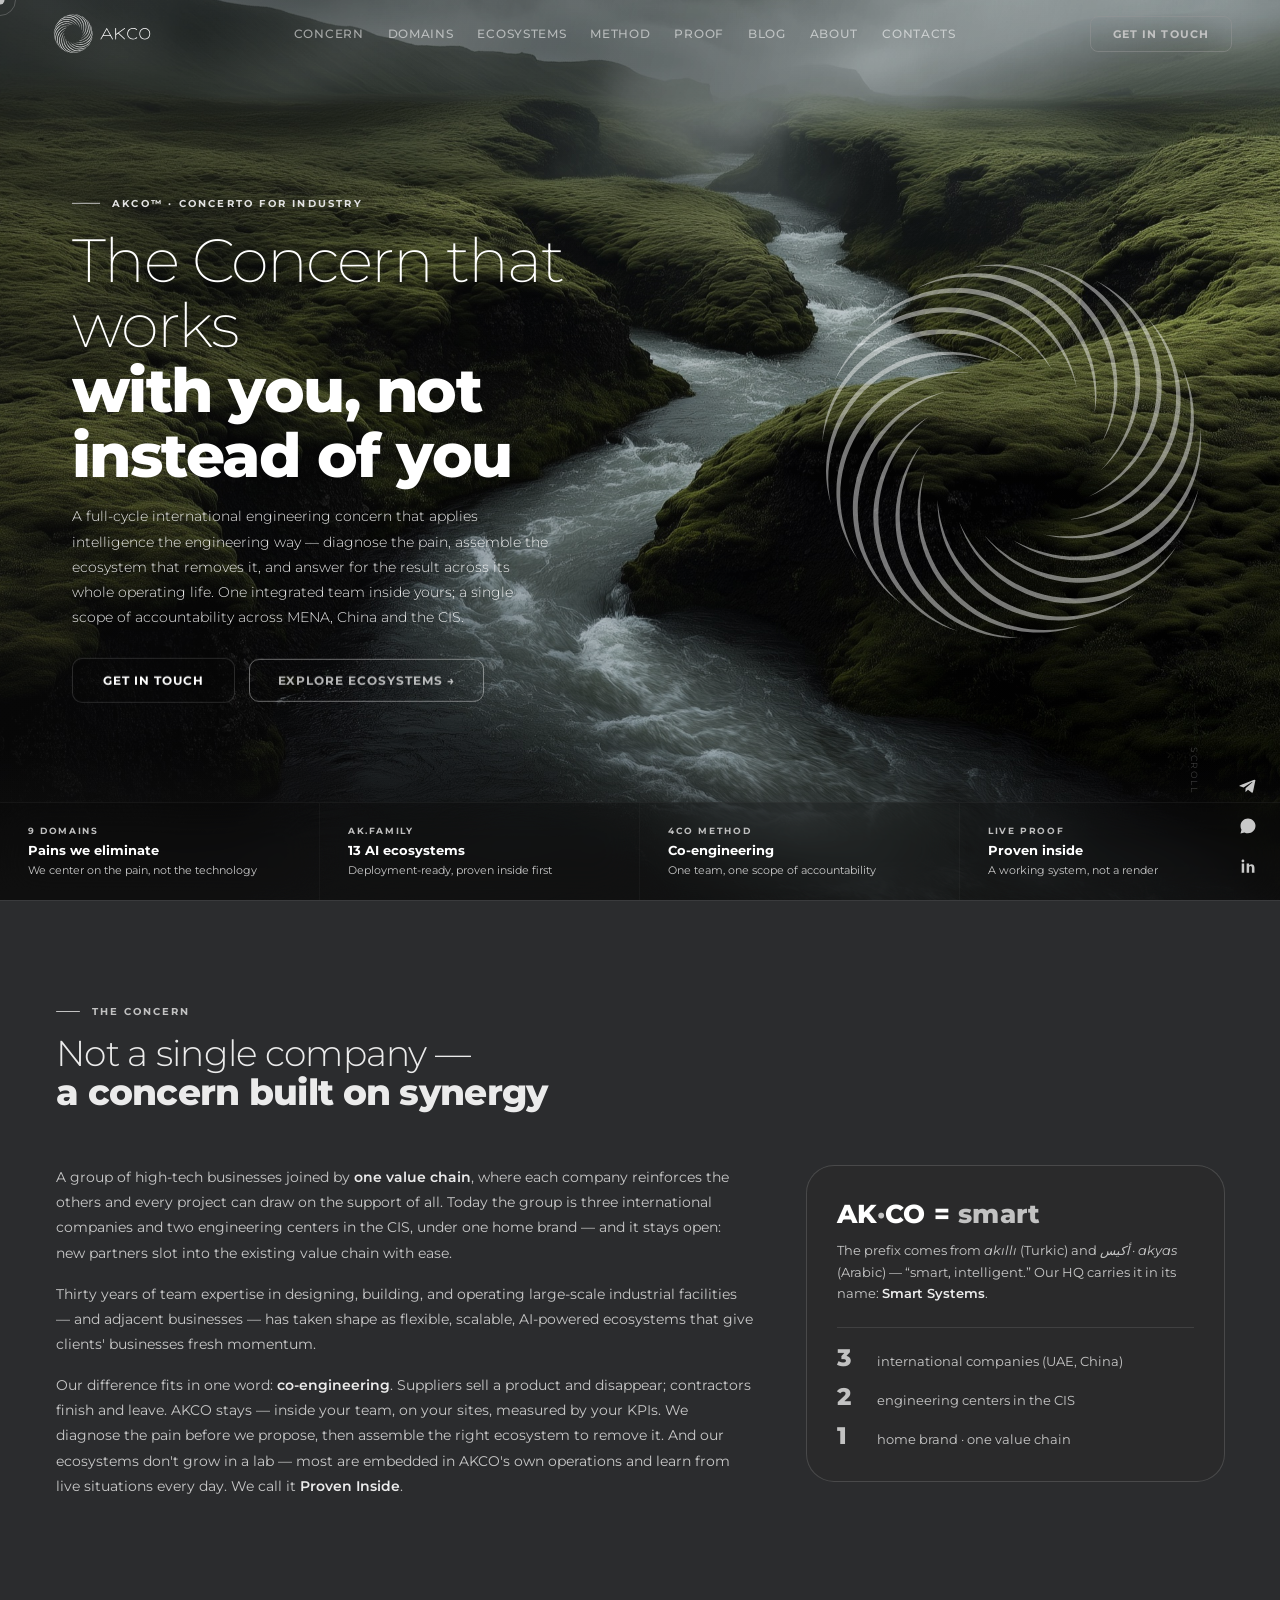
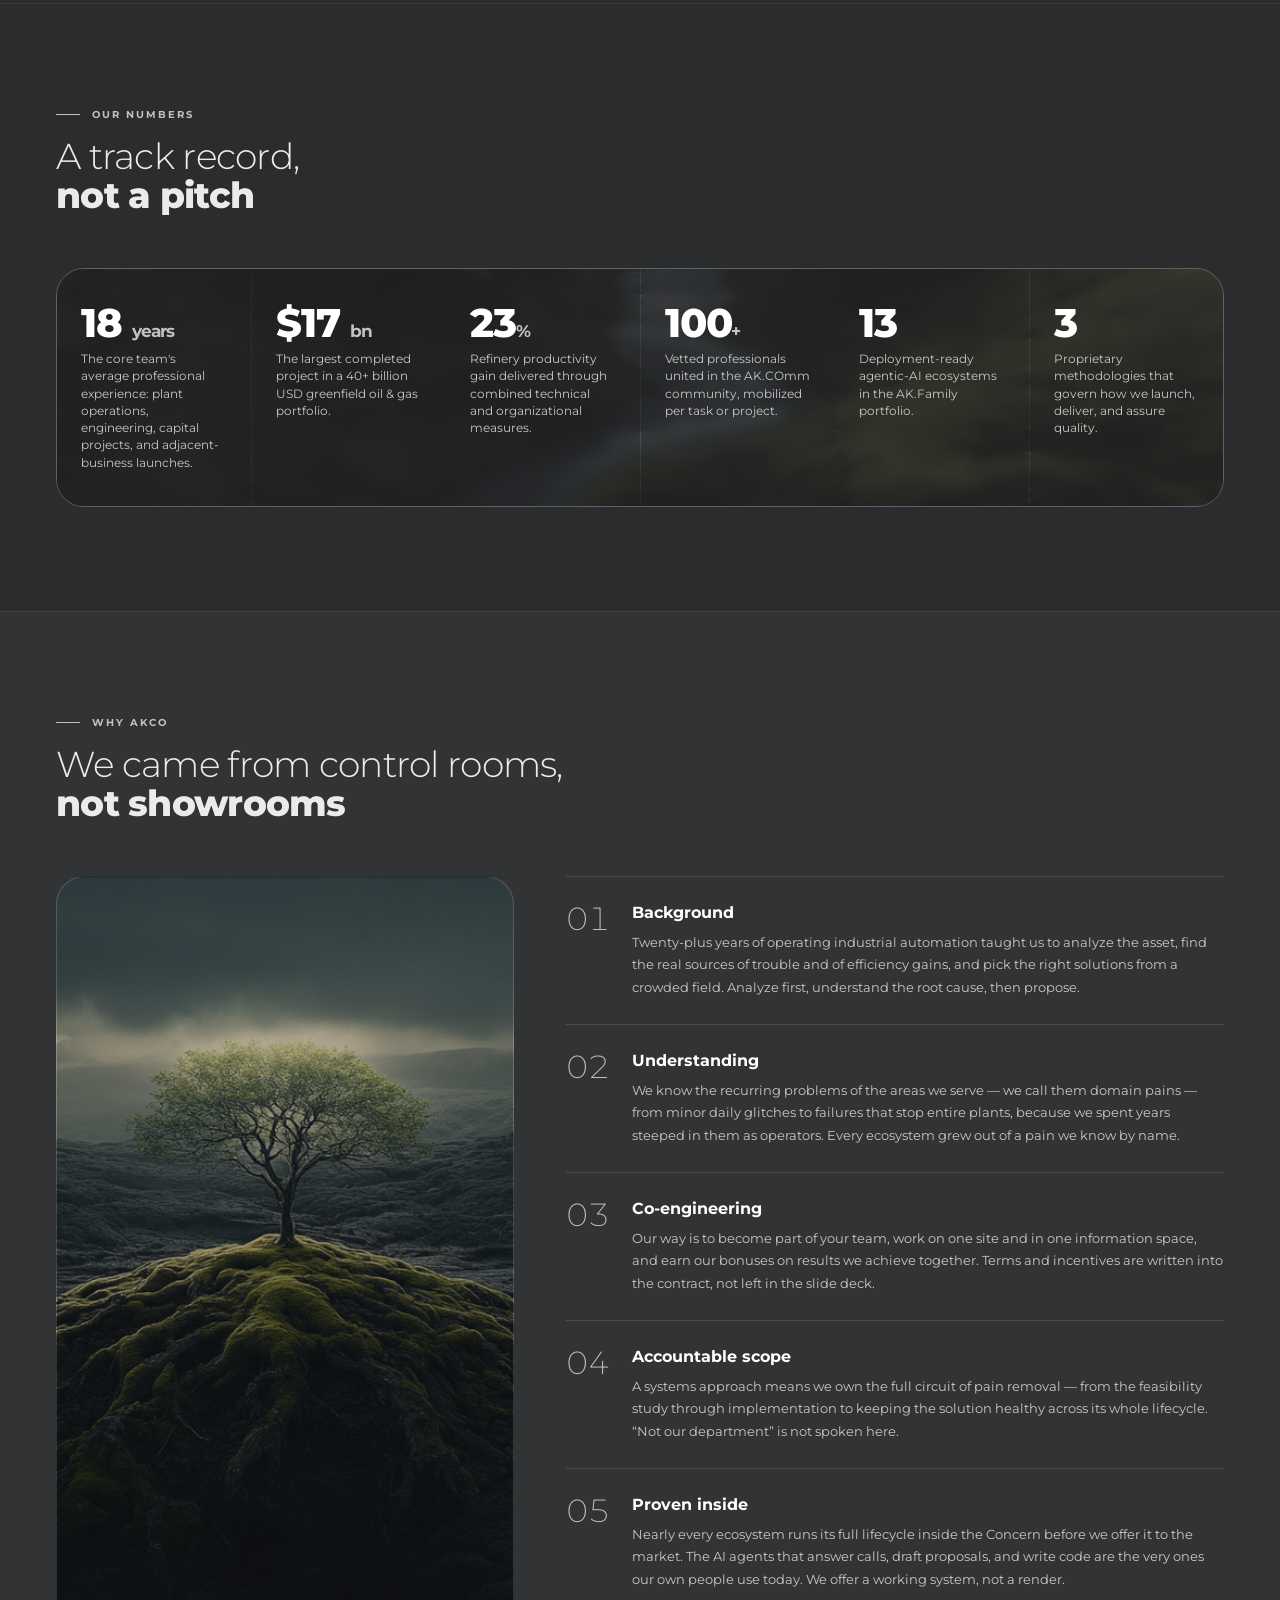
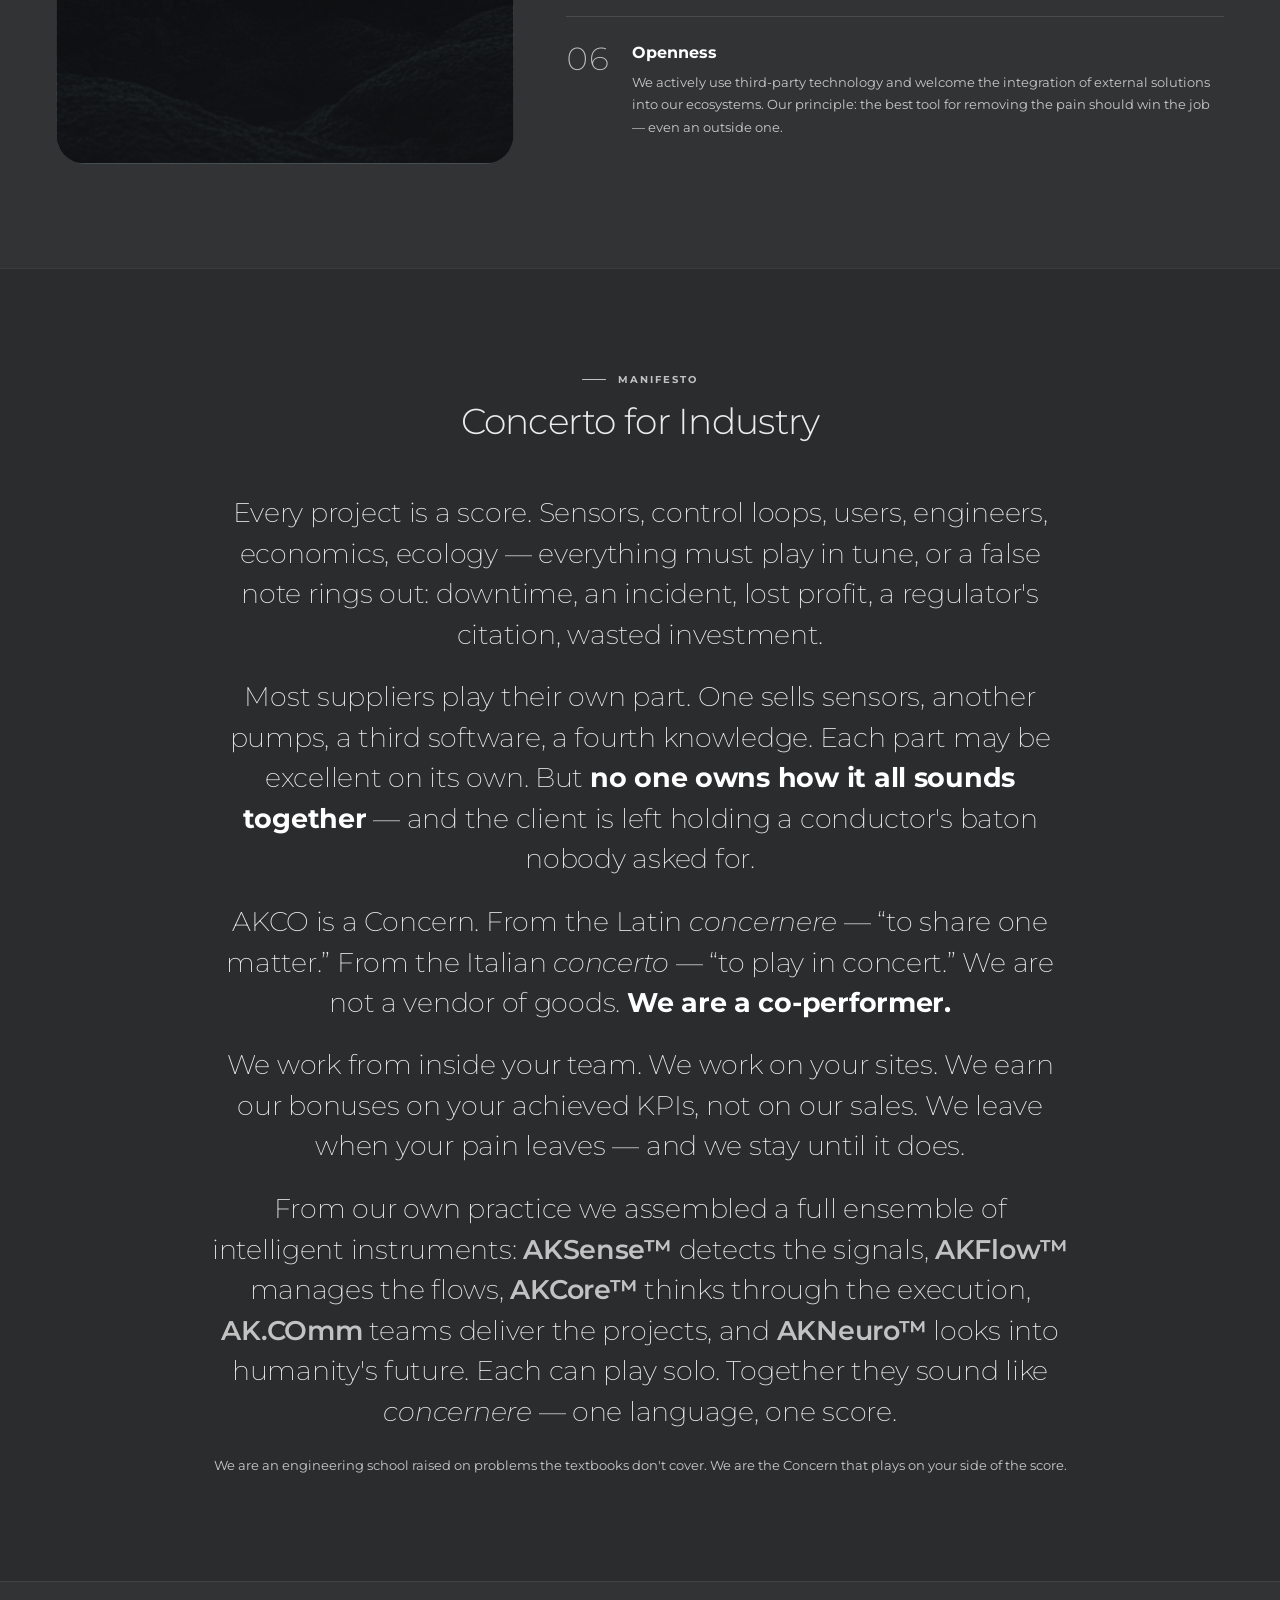
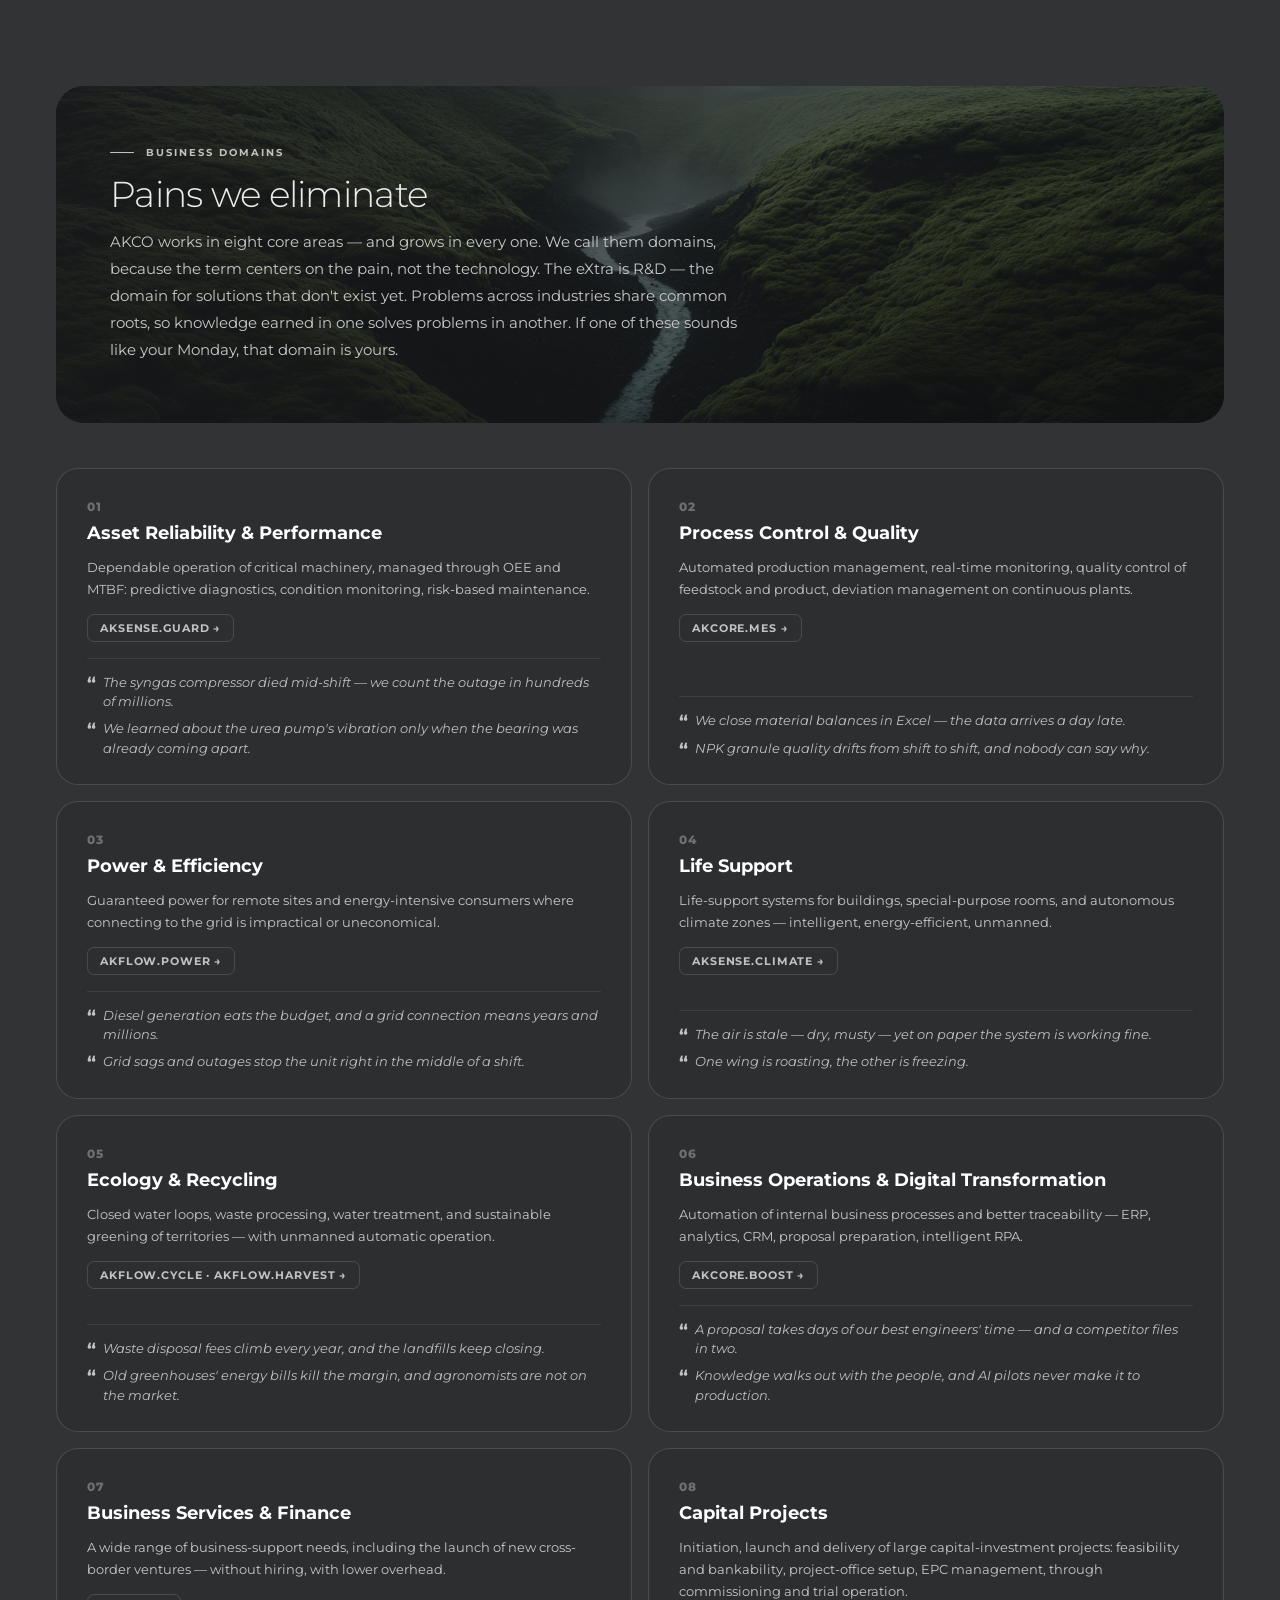
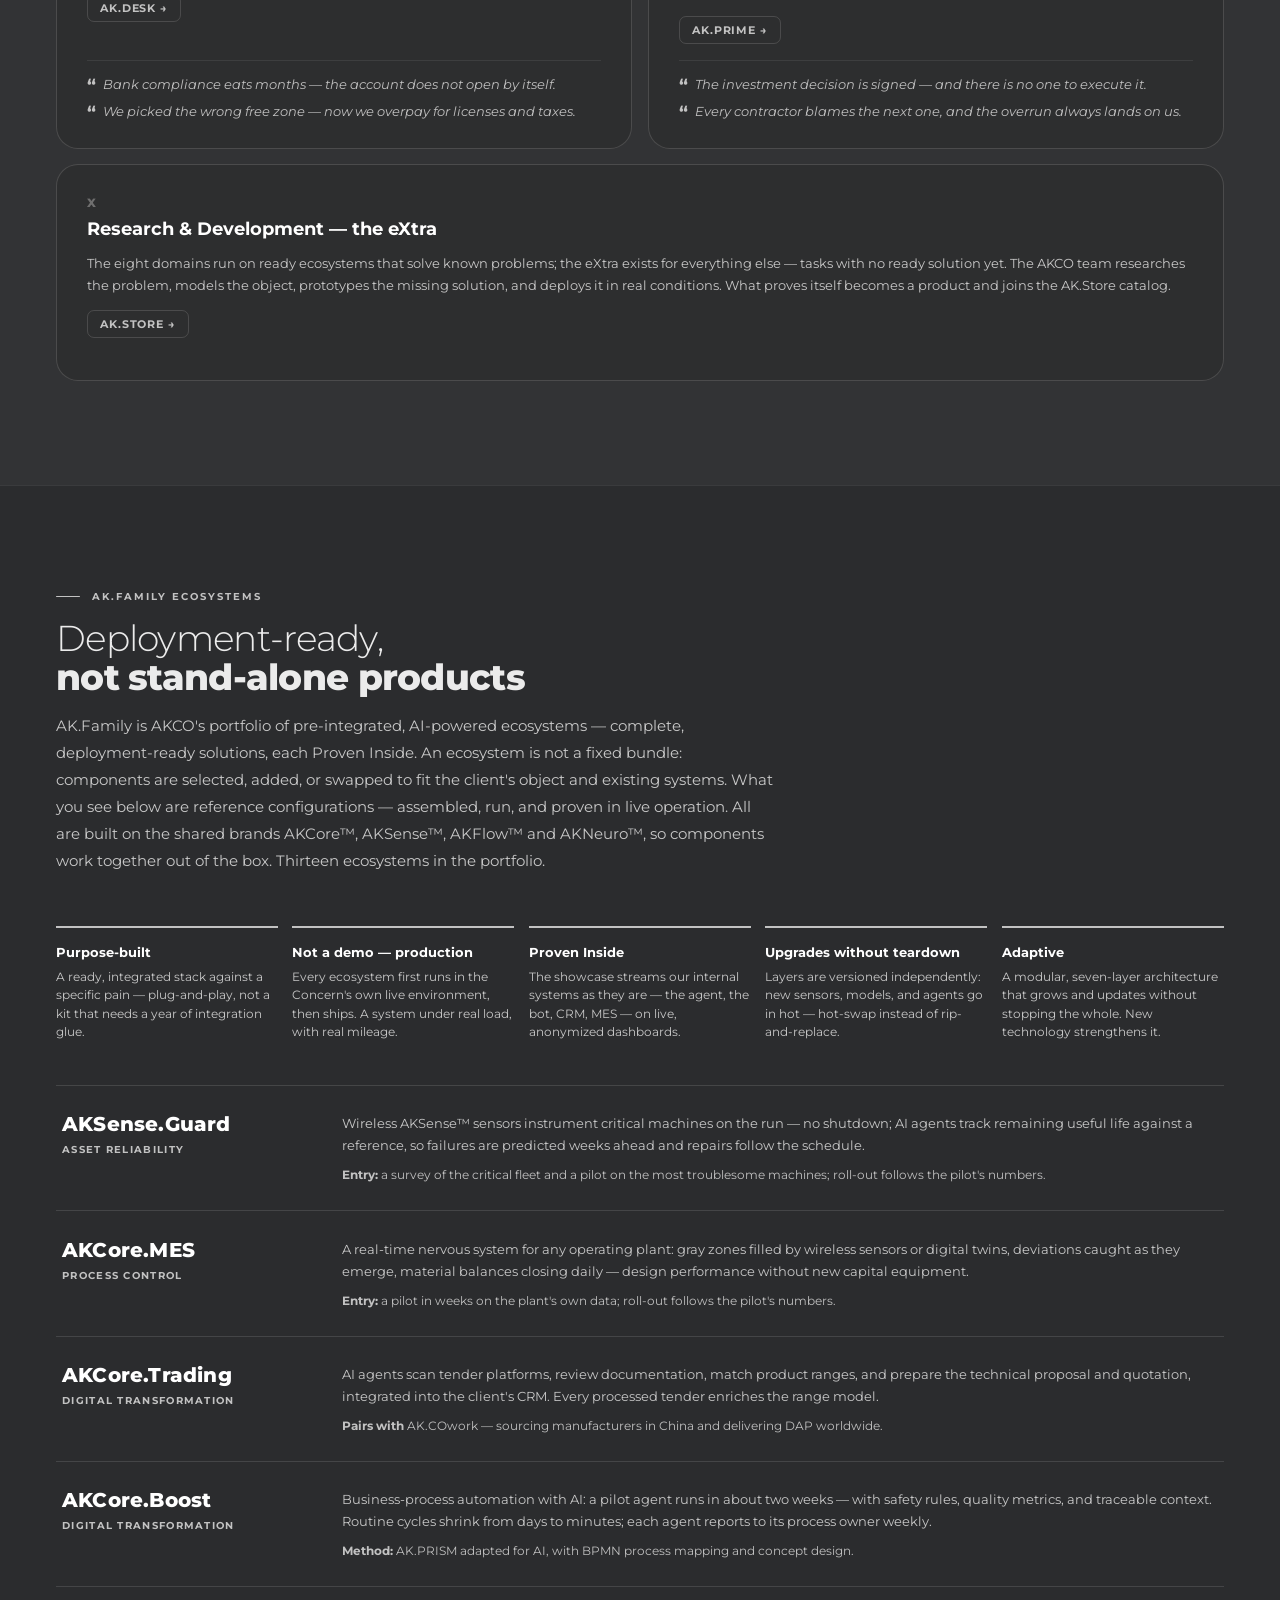
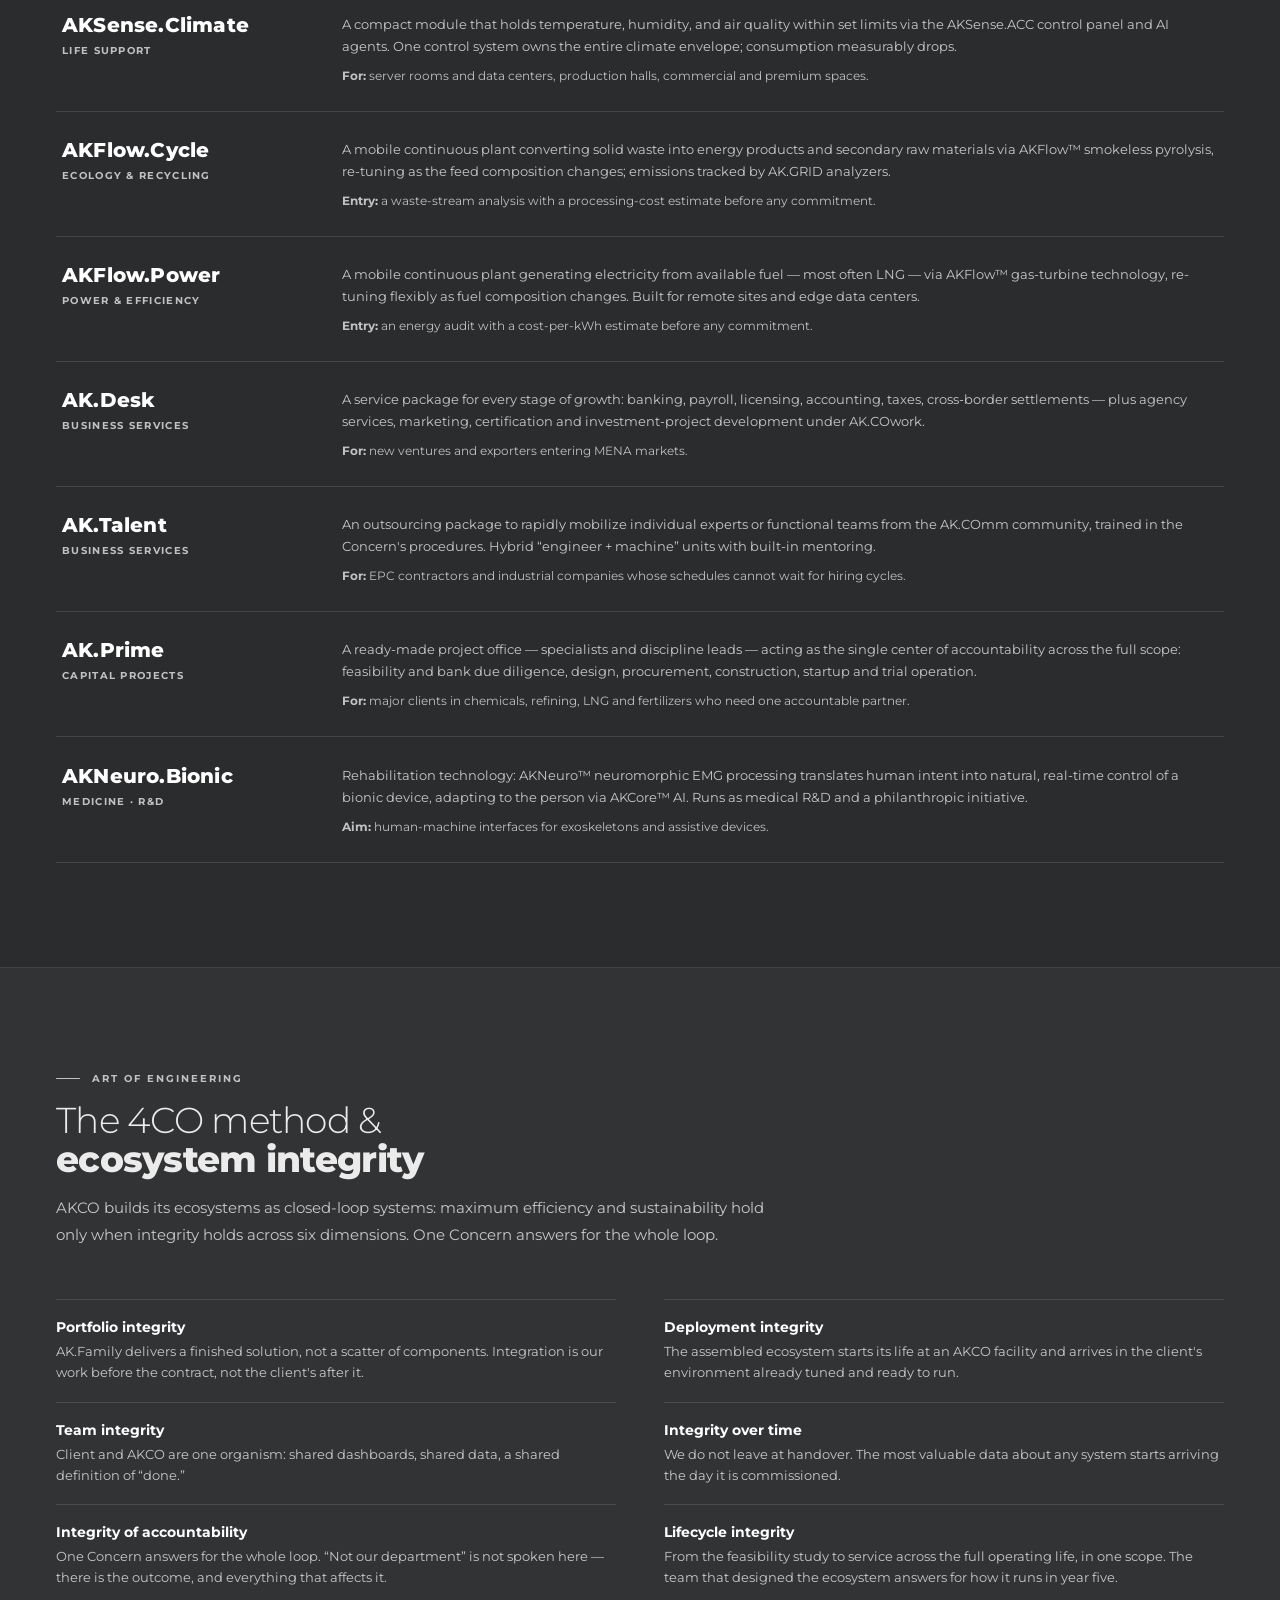
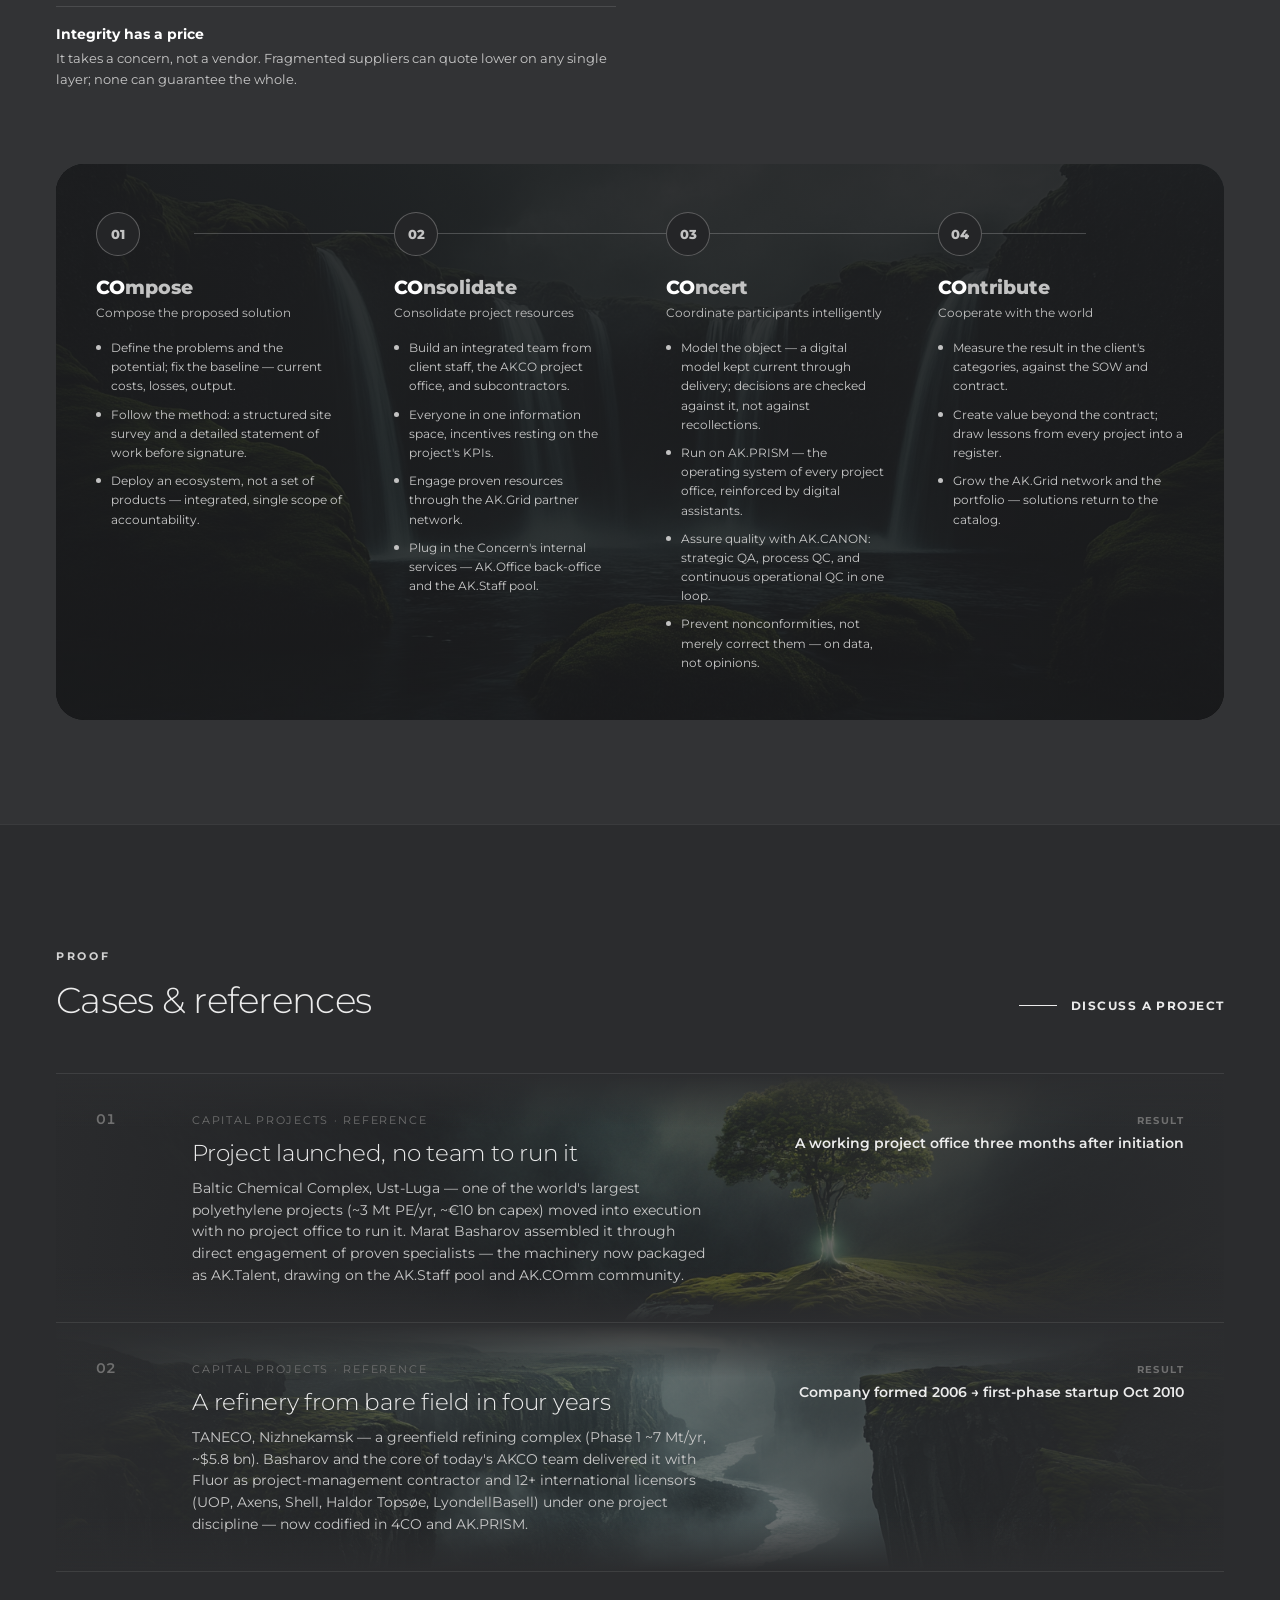
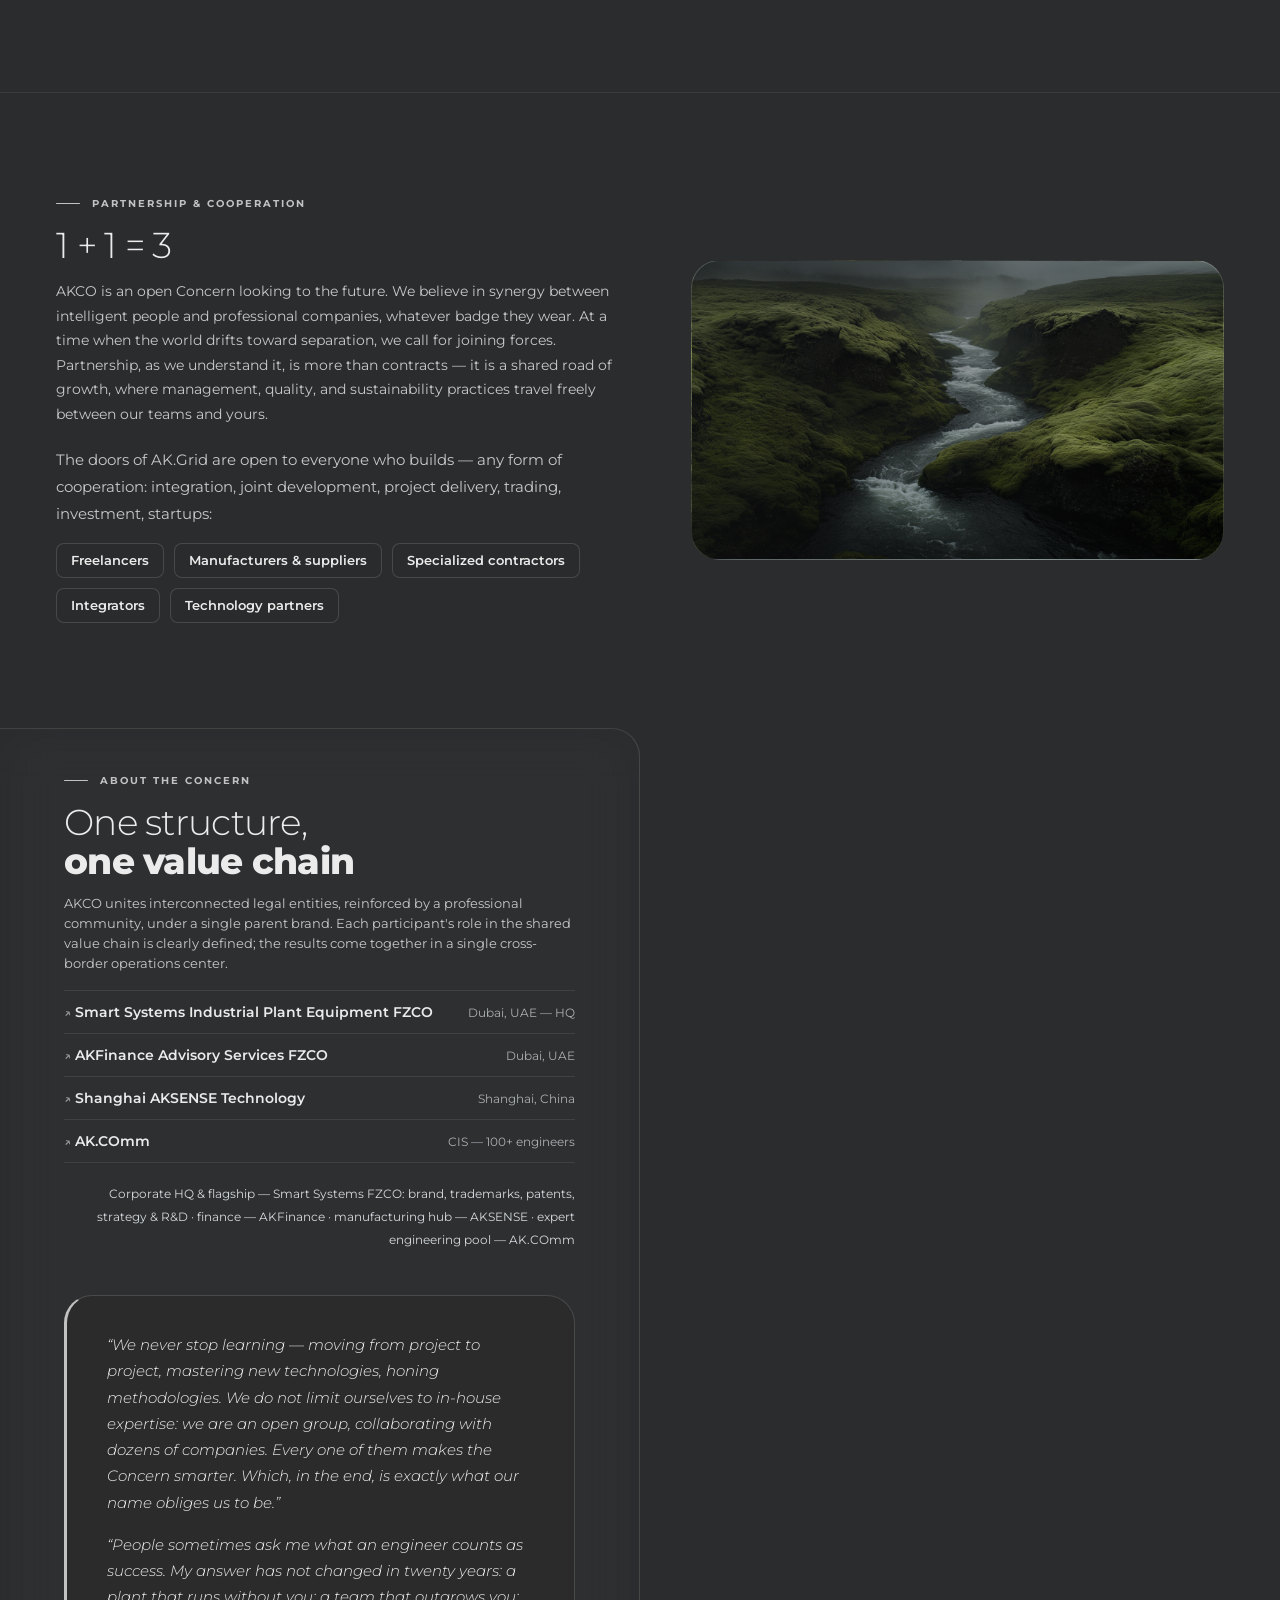
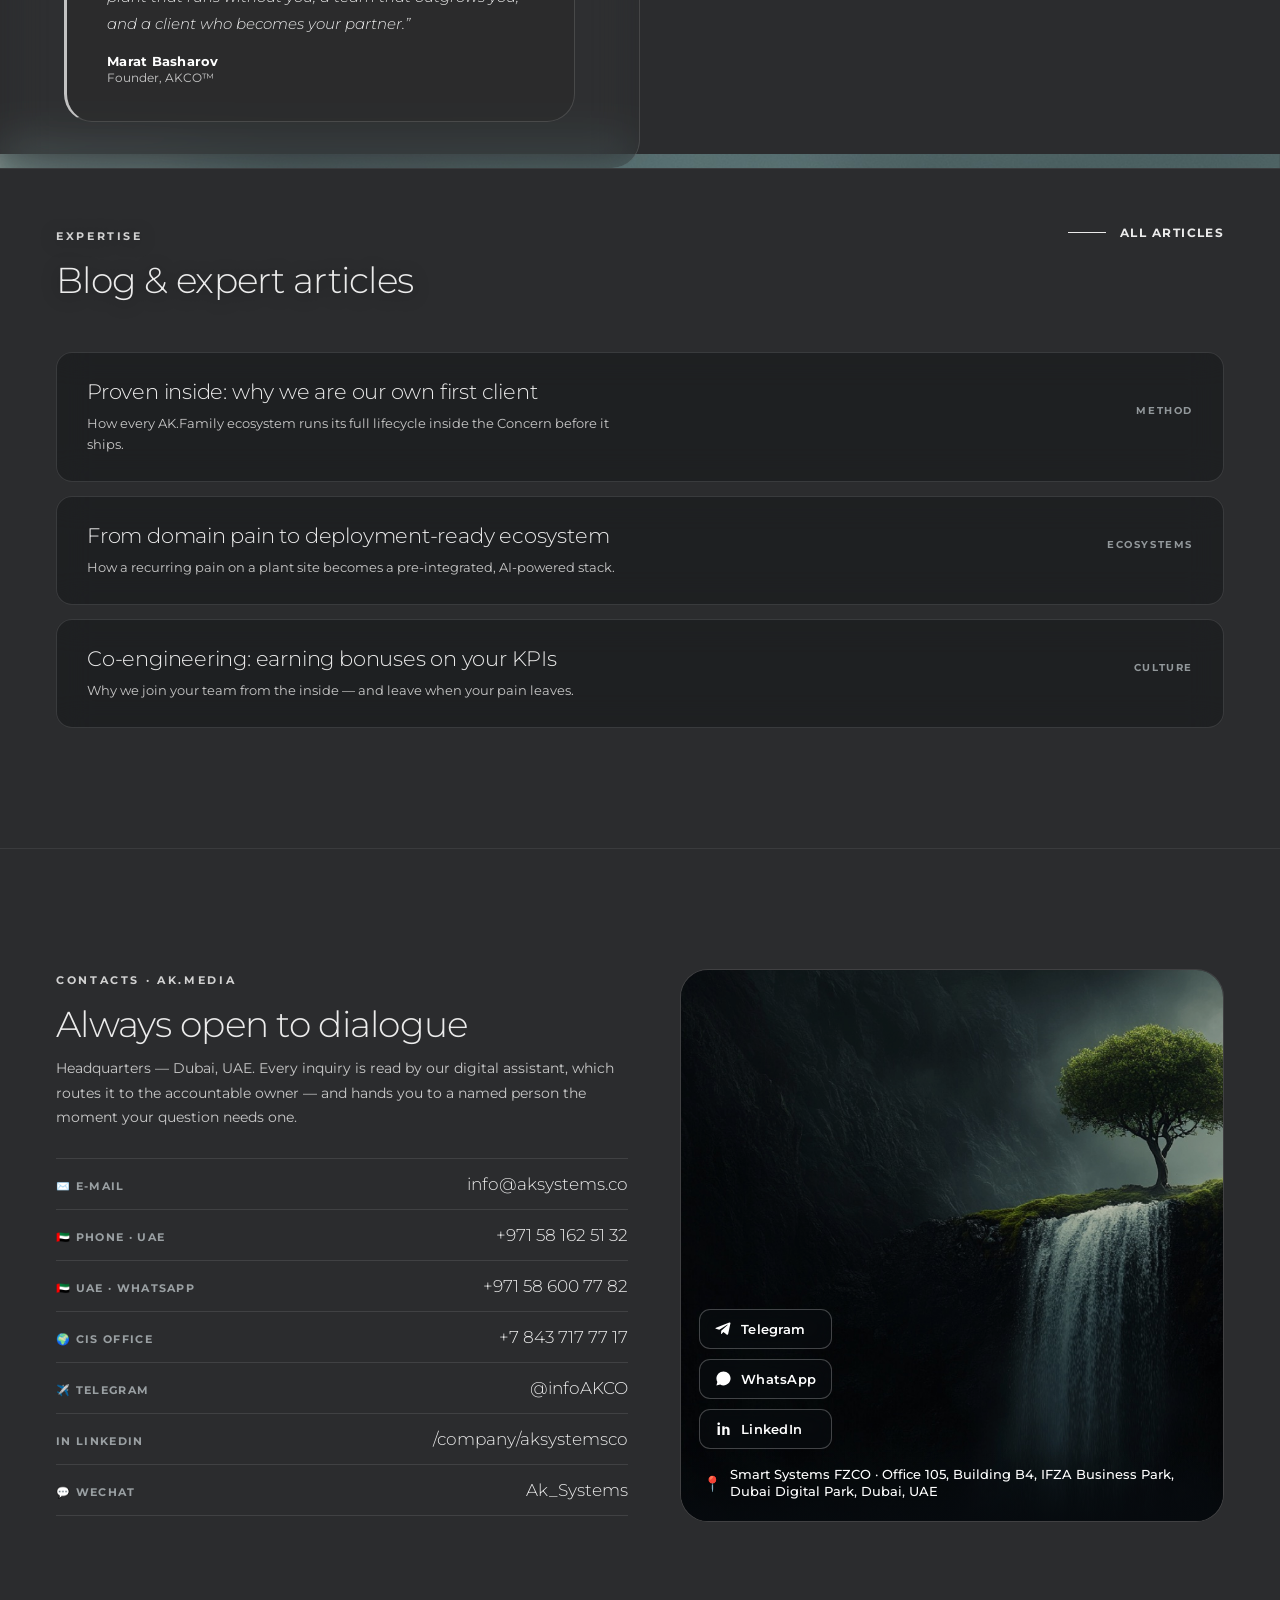
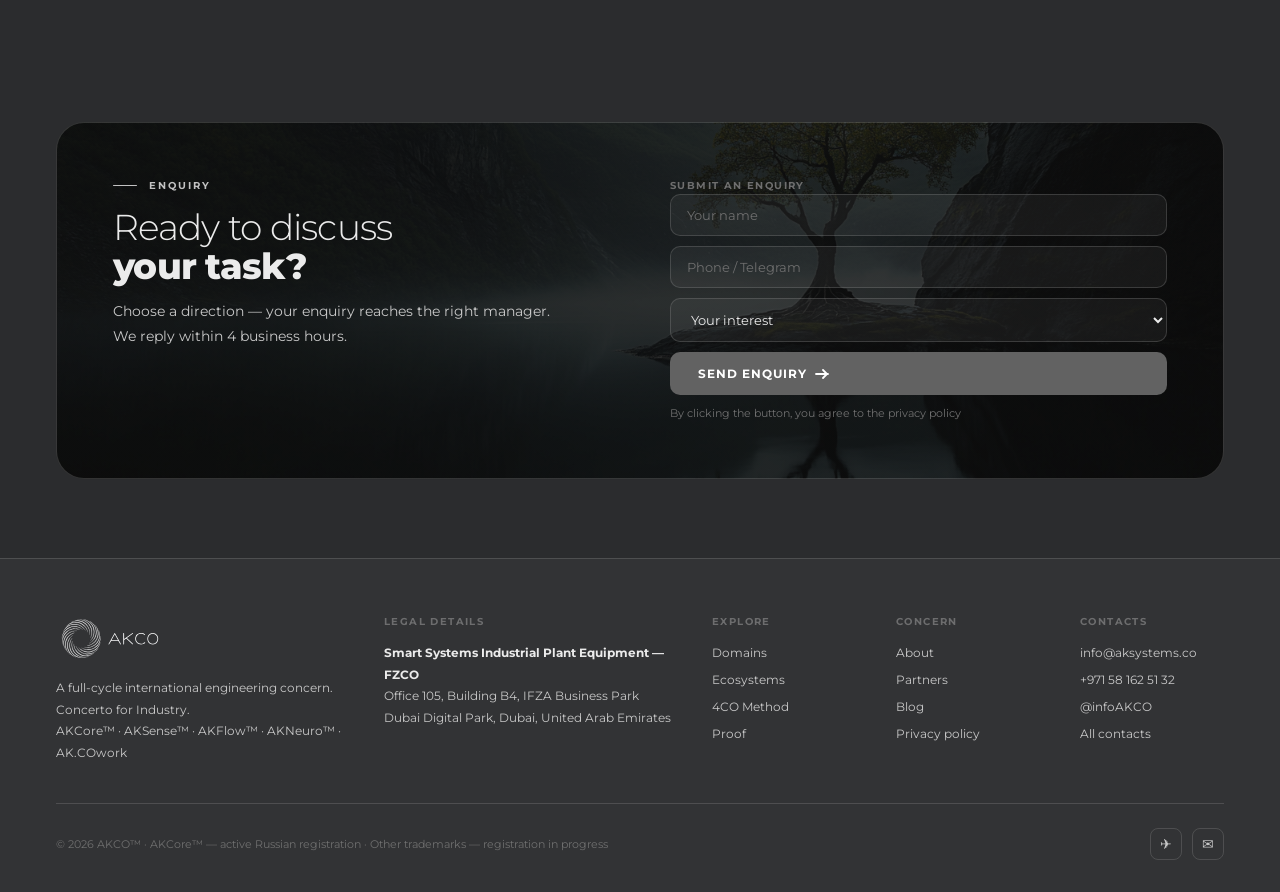
==== commit 8c960754: "Reveal: softer/longer easing, larger stagger, fix bottom elements Co-Authored-By: Claude Opus 4.8 <n" ====
--- a/index.html
+++ b/index.html
@@ -189,7 +189,7 @@
 .sd{font-size:14px;color:var(--muted);line-height:1.75;max-width:460px}
 .aboutsec .st{color:#fff}
 .aboutsec .sd{color:var(--ink2)}
-.rv{opacity:0;transform:translateY(20px);transition:opacity .8s cubic-bezier(.16,.7,.3,1),transform .8s cubic-bezier(.16,.7,.3,1);will-change:opacity,transform}
+.rv{opacity:0;transform:translateY(22px);transition:opacity .95s cubic-bezier(.22,.61,.36,1),transform .95s cubic-bezier(.22,.61,.36,1);will-change:opacity,transform}
 .rv.on{opacity:1;transform:translateY(0)}
 .d1{transition-delay:.1s}.d2{transition-delay:.2s}.d3{transition-delay:.3s}.d4{transition-delay:.4s}
 @media(prefers-reduced-motion:reduce){
@@ -1291,11 +1291,11 @@
 // Reveal — smooth, auto-staggered by order among .rv siblings
 var _revObs=new IntersectionObserver(function(entries){
   entries.forEach(function(e){if(e.isIntersecting){e.target.classList.add('on');_revObs.unobserve(e.target);}});
-},{threshold:.06,rootMargin:'0px 0px -6% 0px'});
+},{threshold:.03,rootMargin:'0px 0px -3% 0px'});
 document.querySelectorAll('.rv').forEach(function(el){
   var p=el.parentElement,idx=0;
   if(p){var sibs=[].slice.call(p.children).filter(function(c){return c.classList&&c.classList.contains('rv');});idx=sibs.indexOf(el);}
-  el.style.transitionDelay=(Math.min(idx<0?0:idx,5)*0.07).toFixed(2)+'s';
+  el.style.transitionDelay=(Math.min(idx<0?0:idx,6)*0.10).toFixed(2)+'s';
   _revObs.observe(el);
 });
 
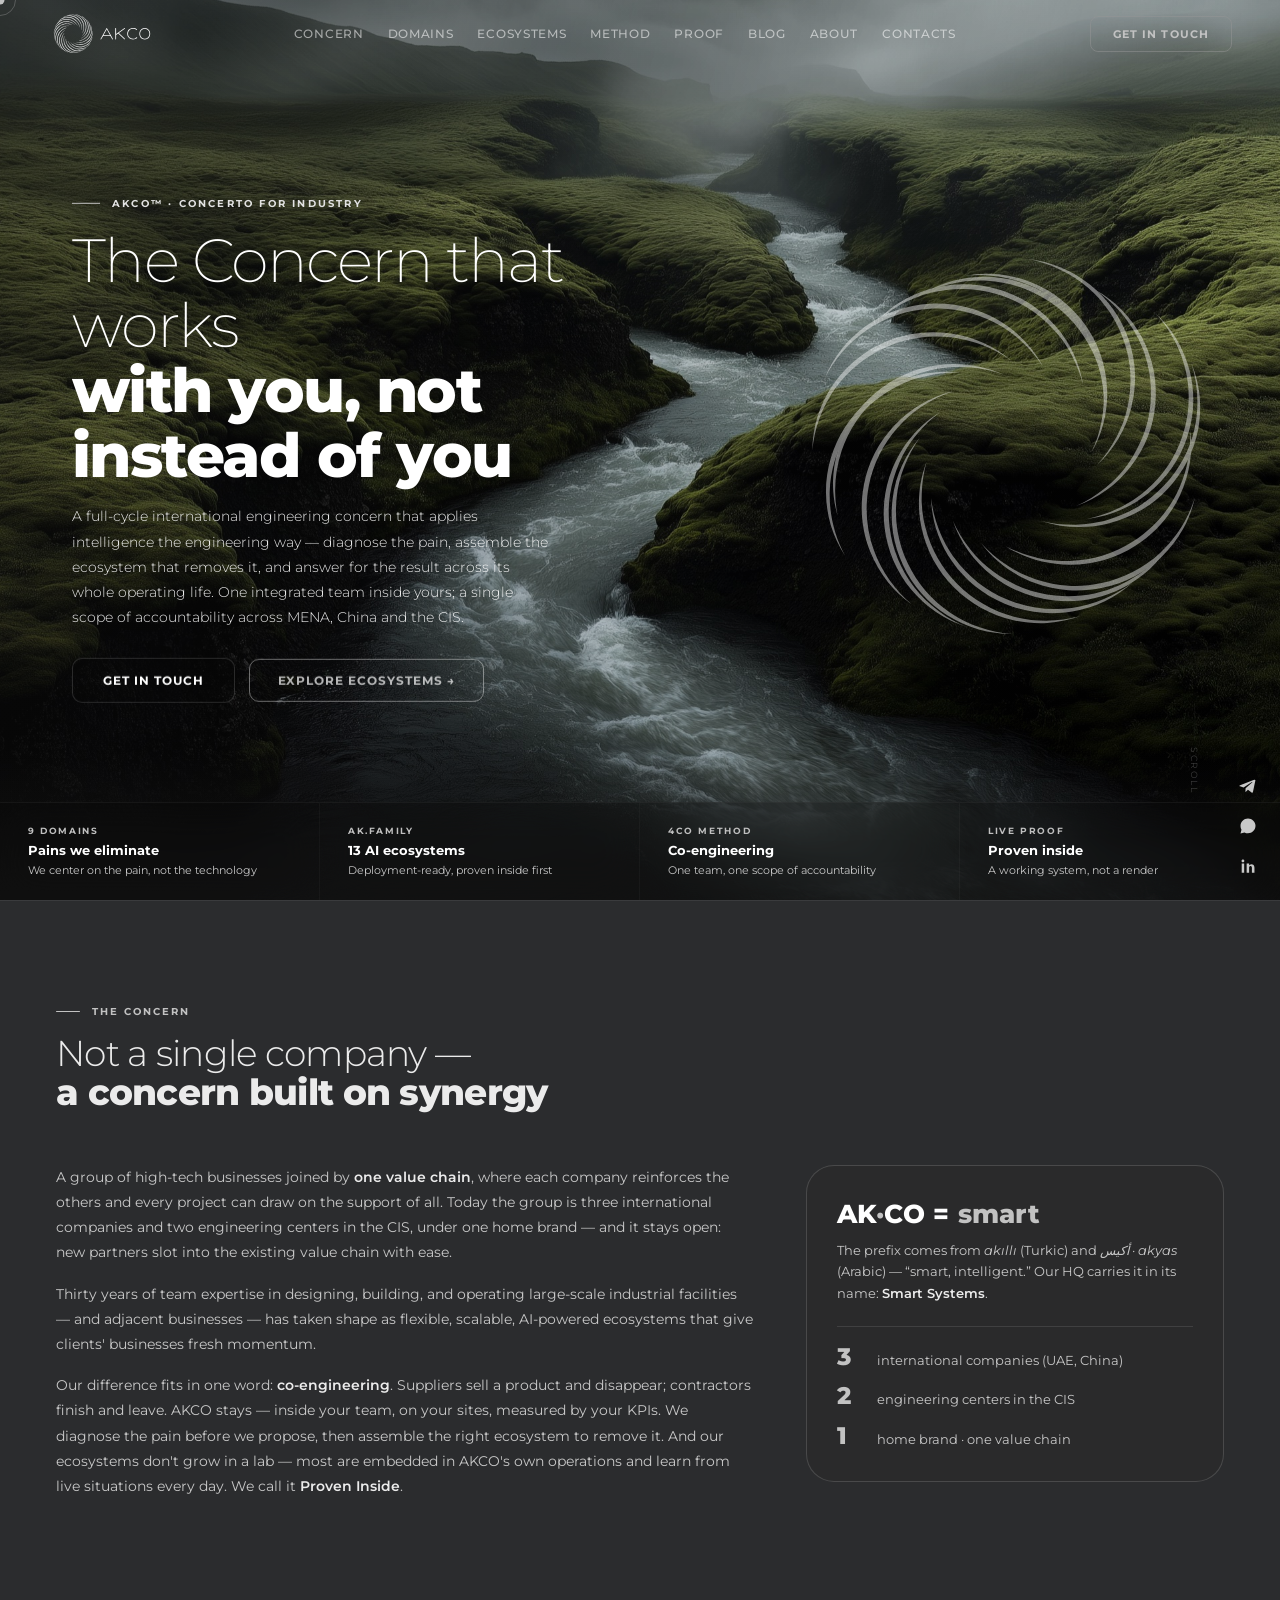
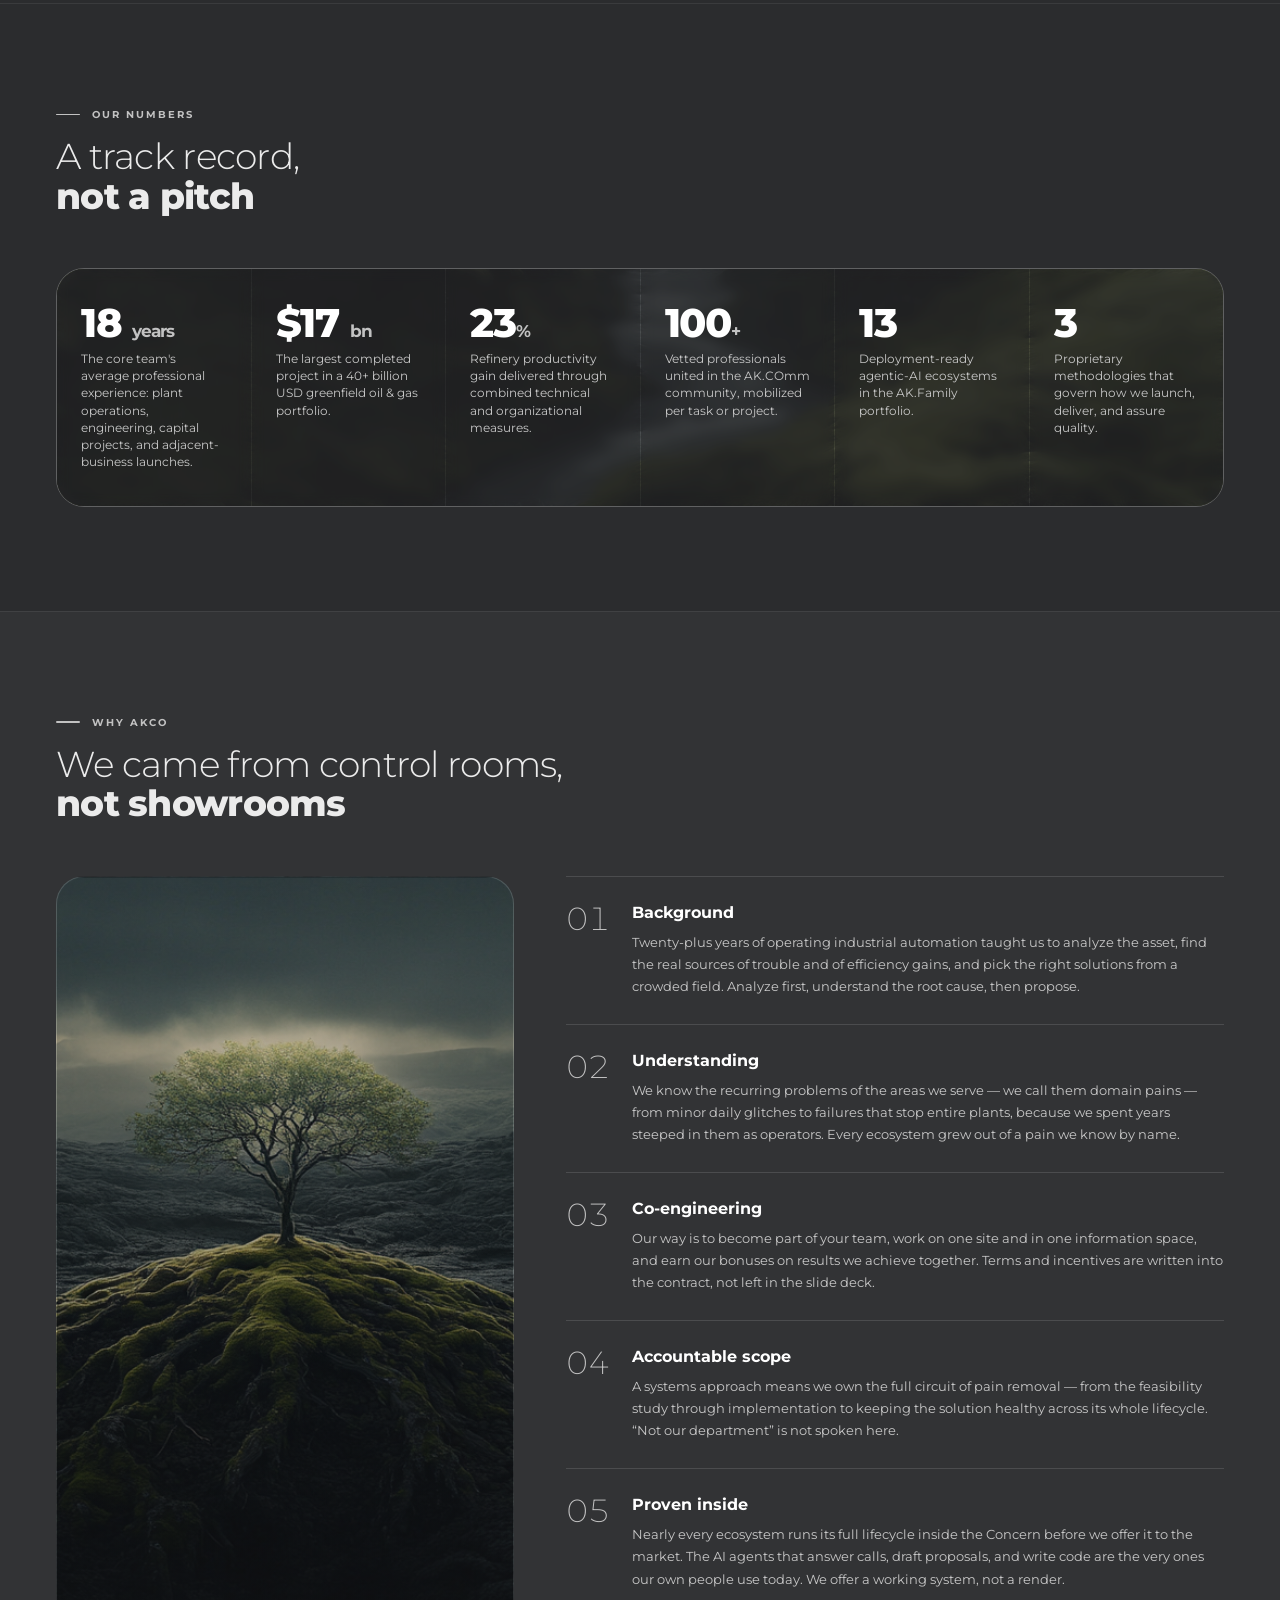
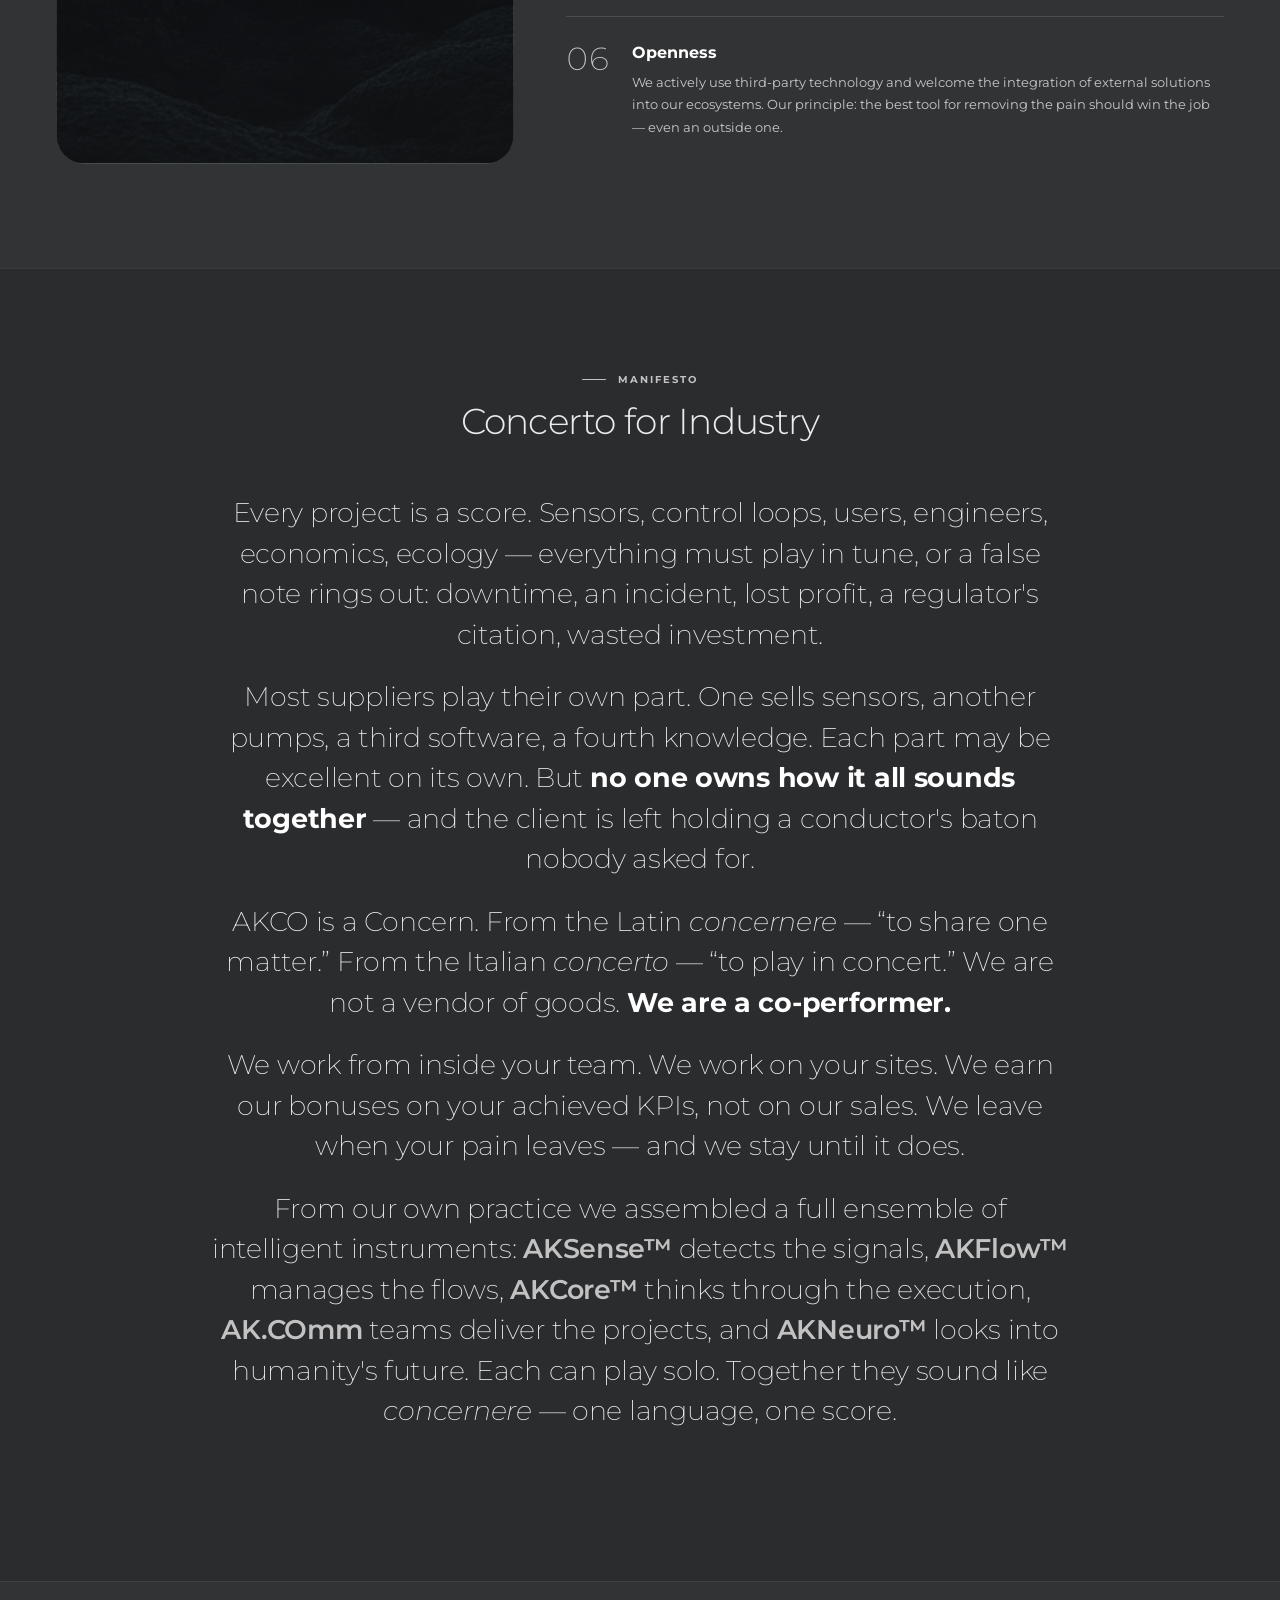
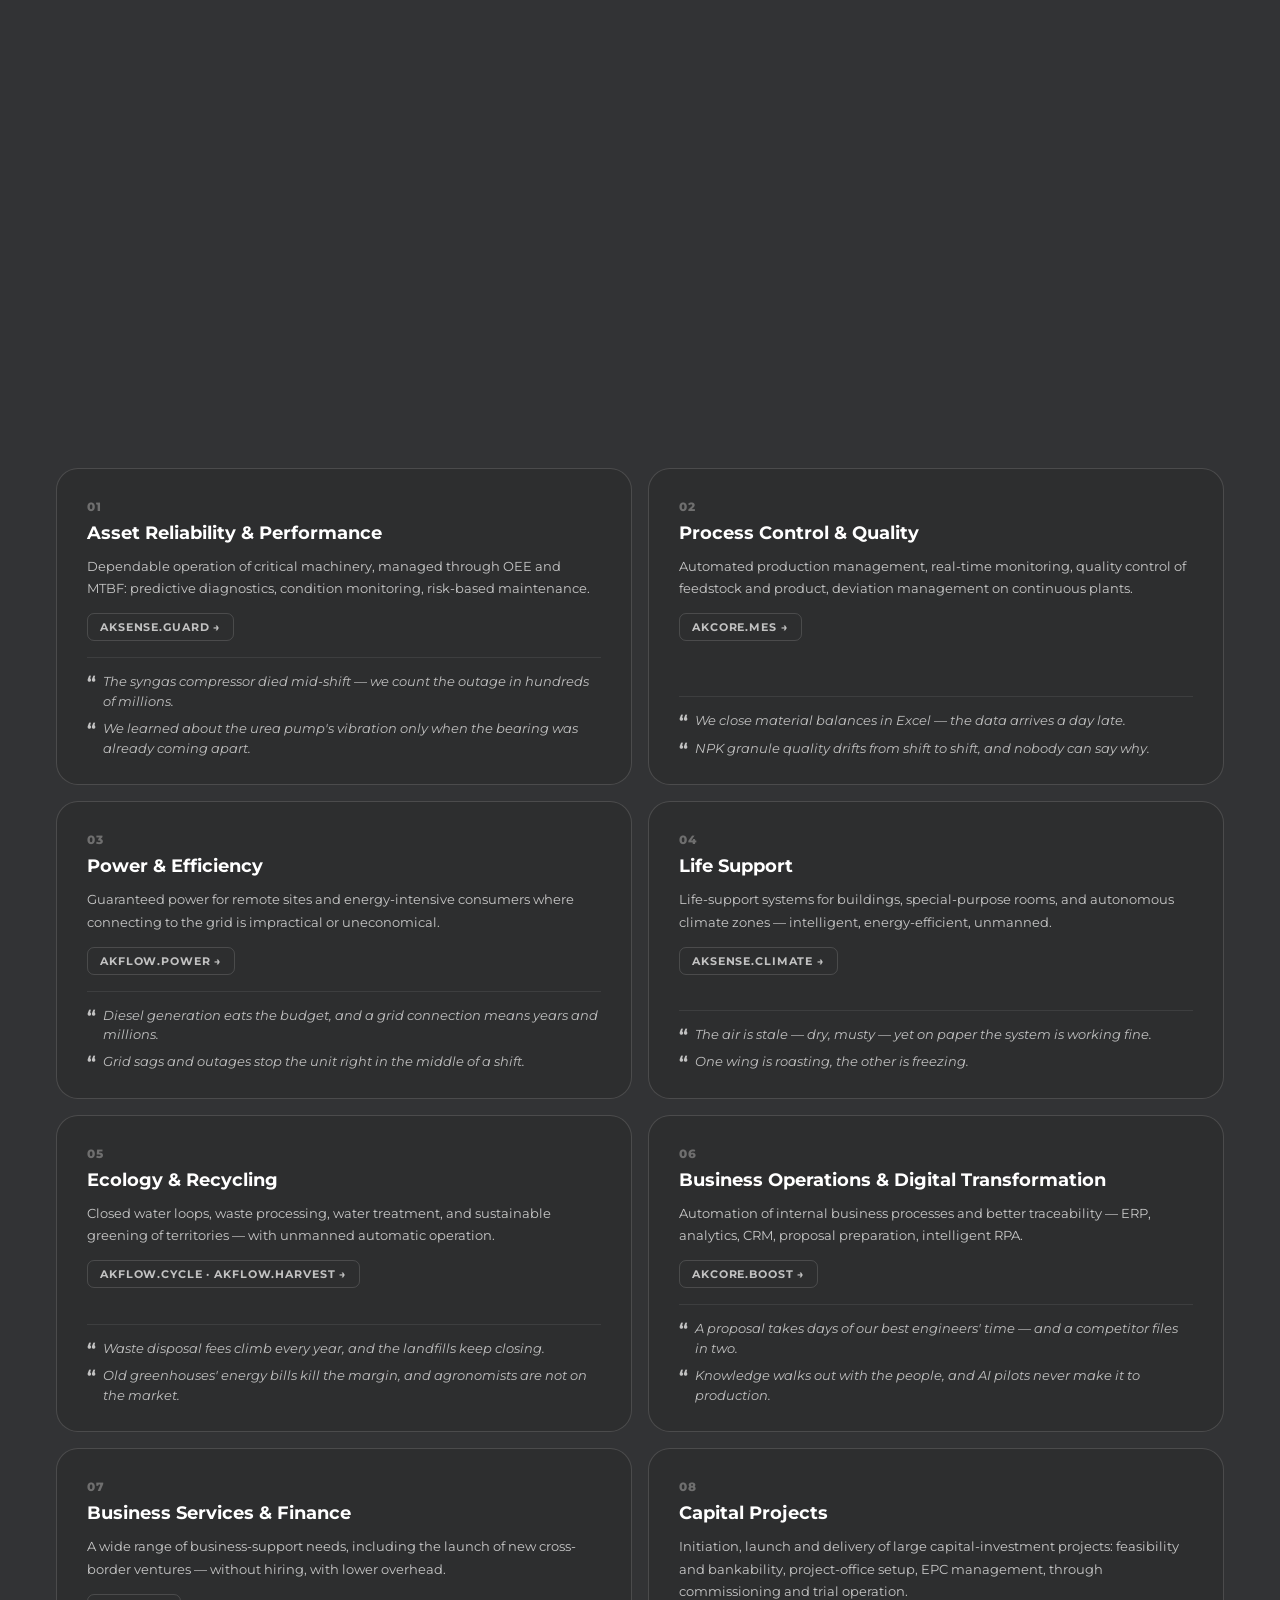
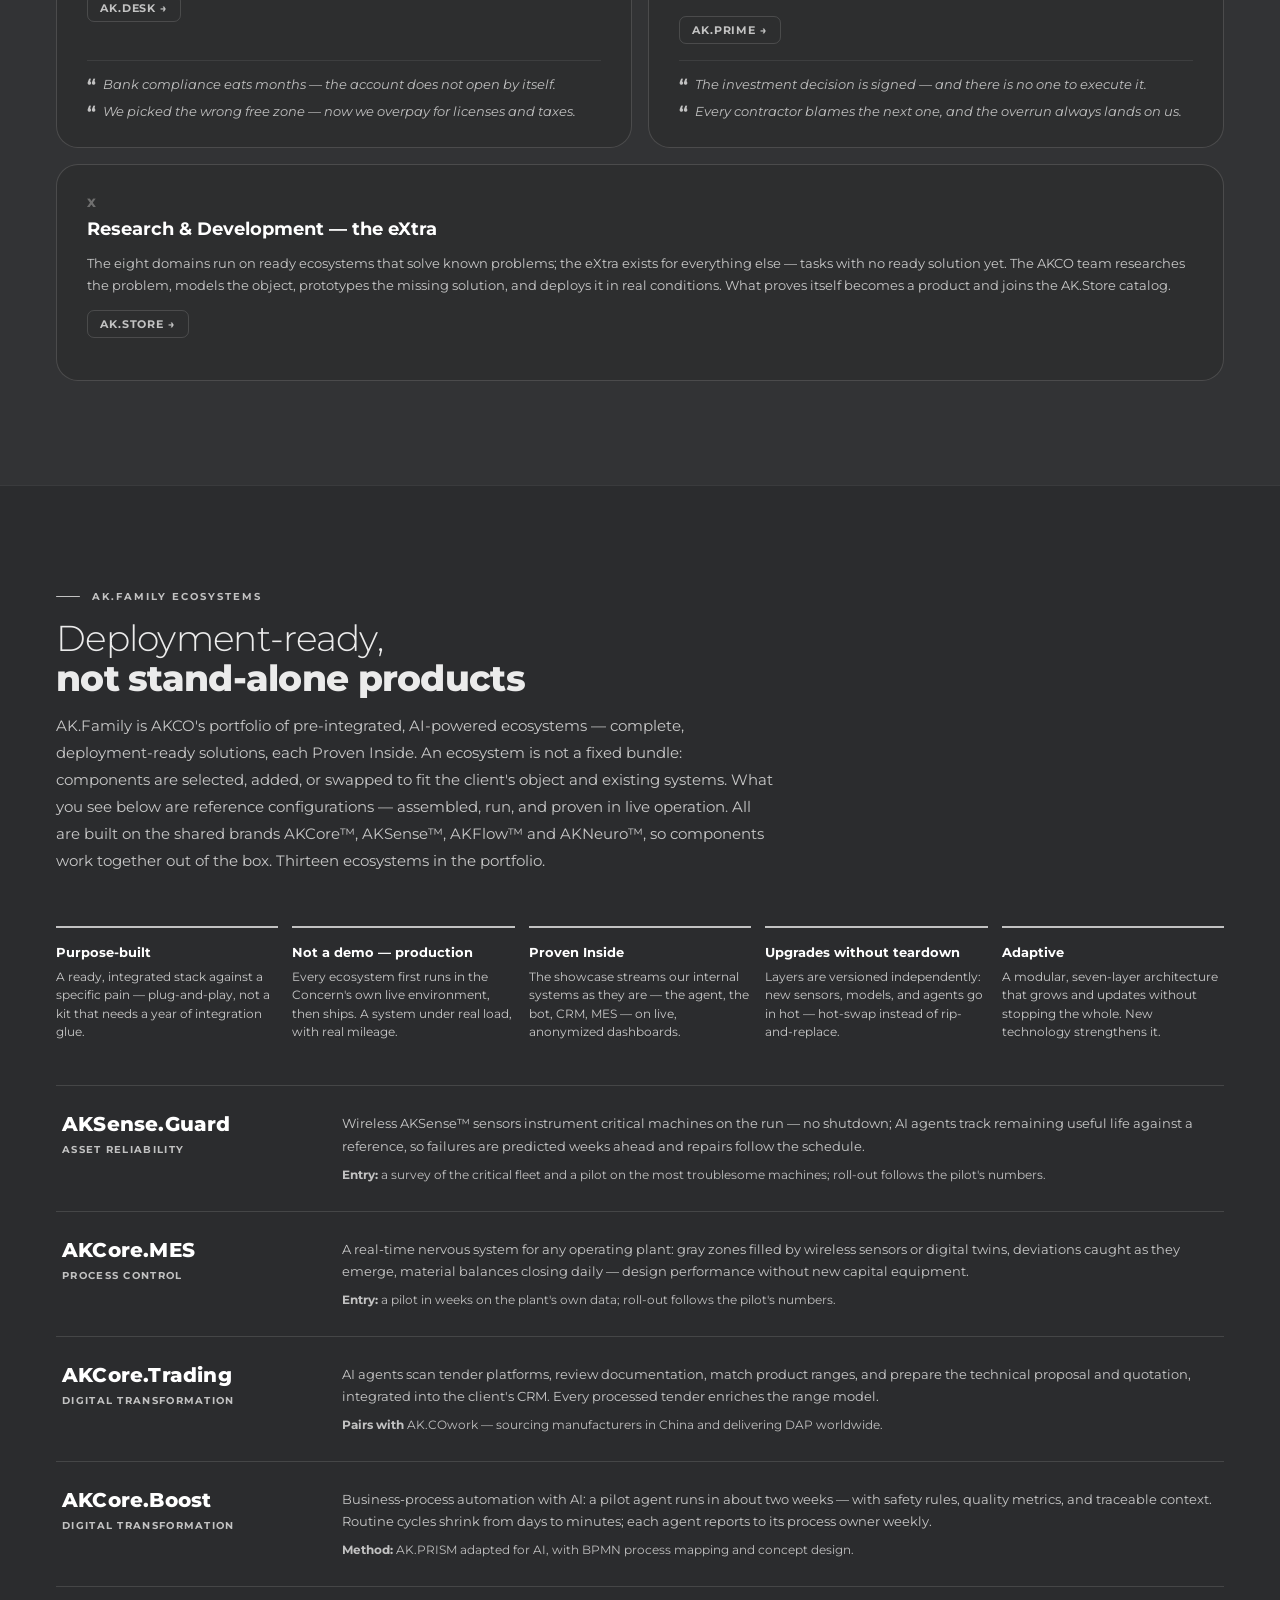
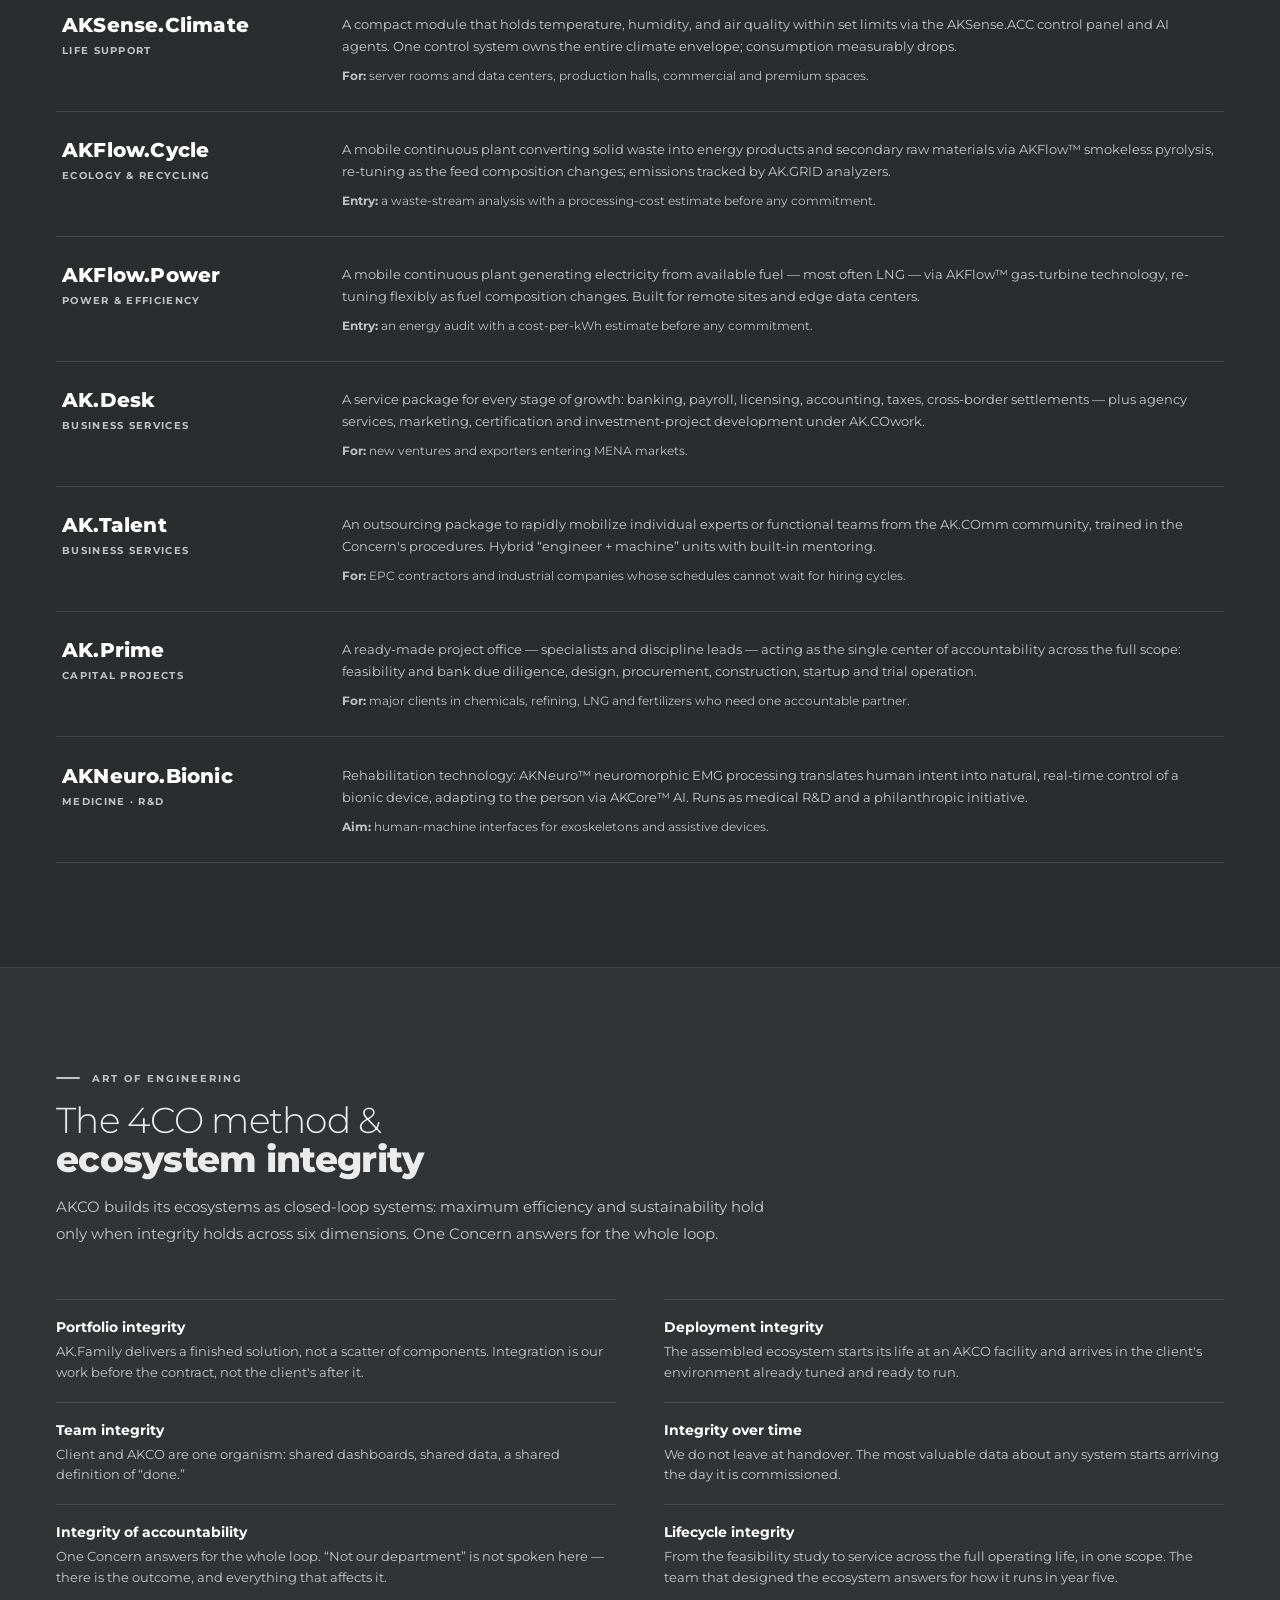
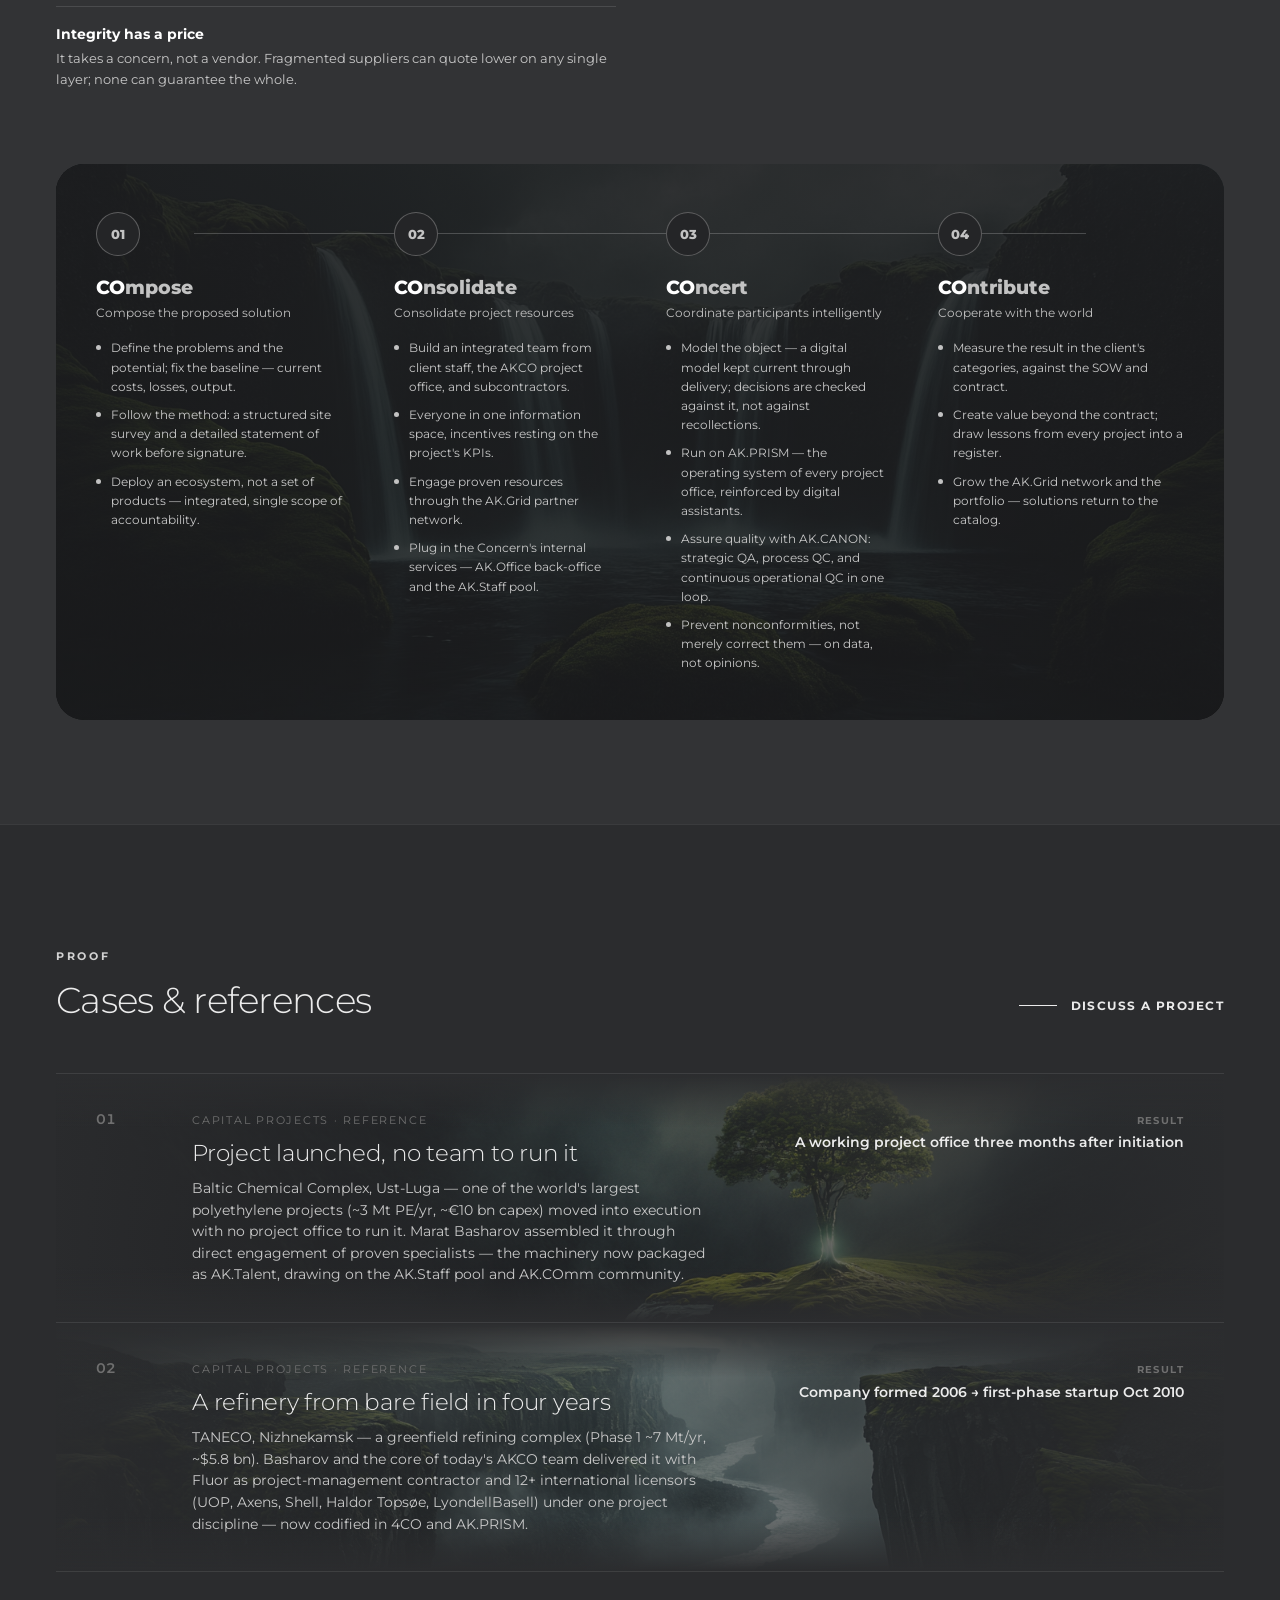
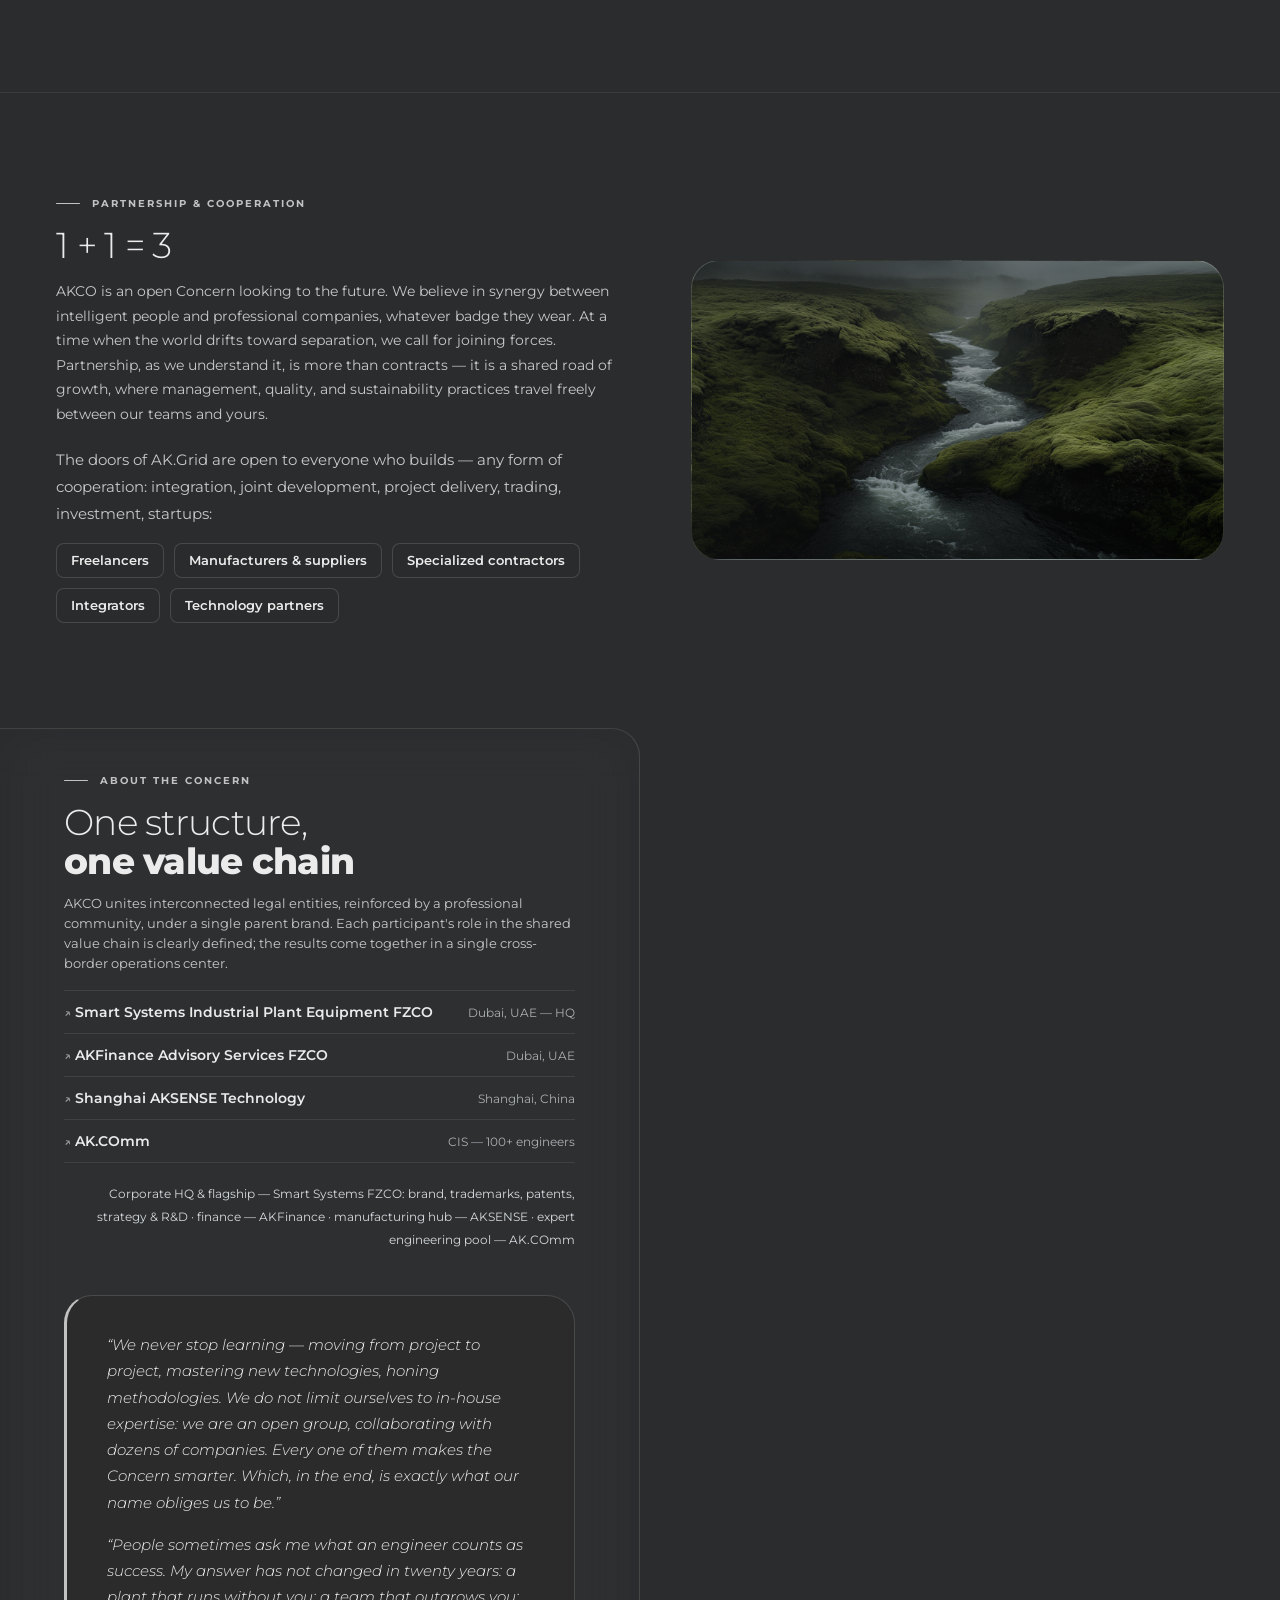
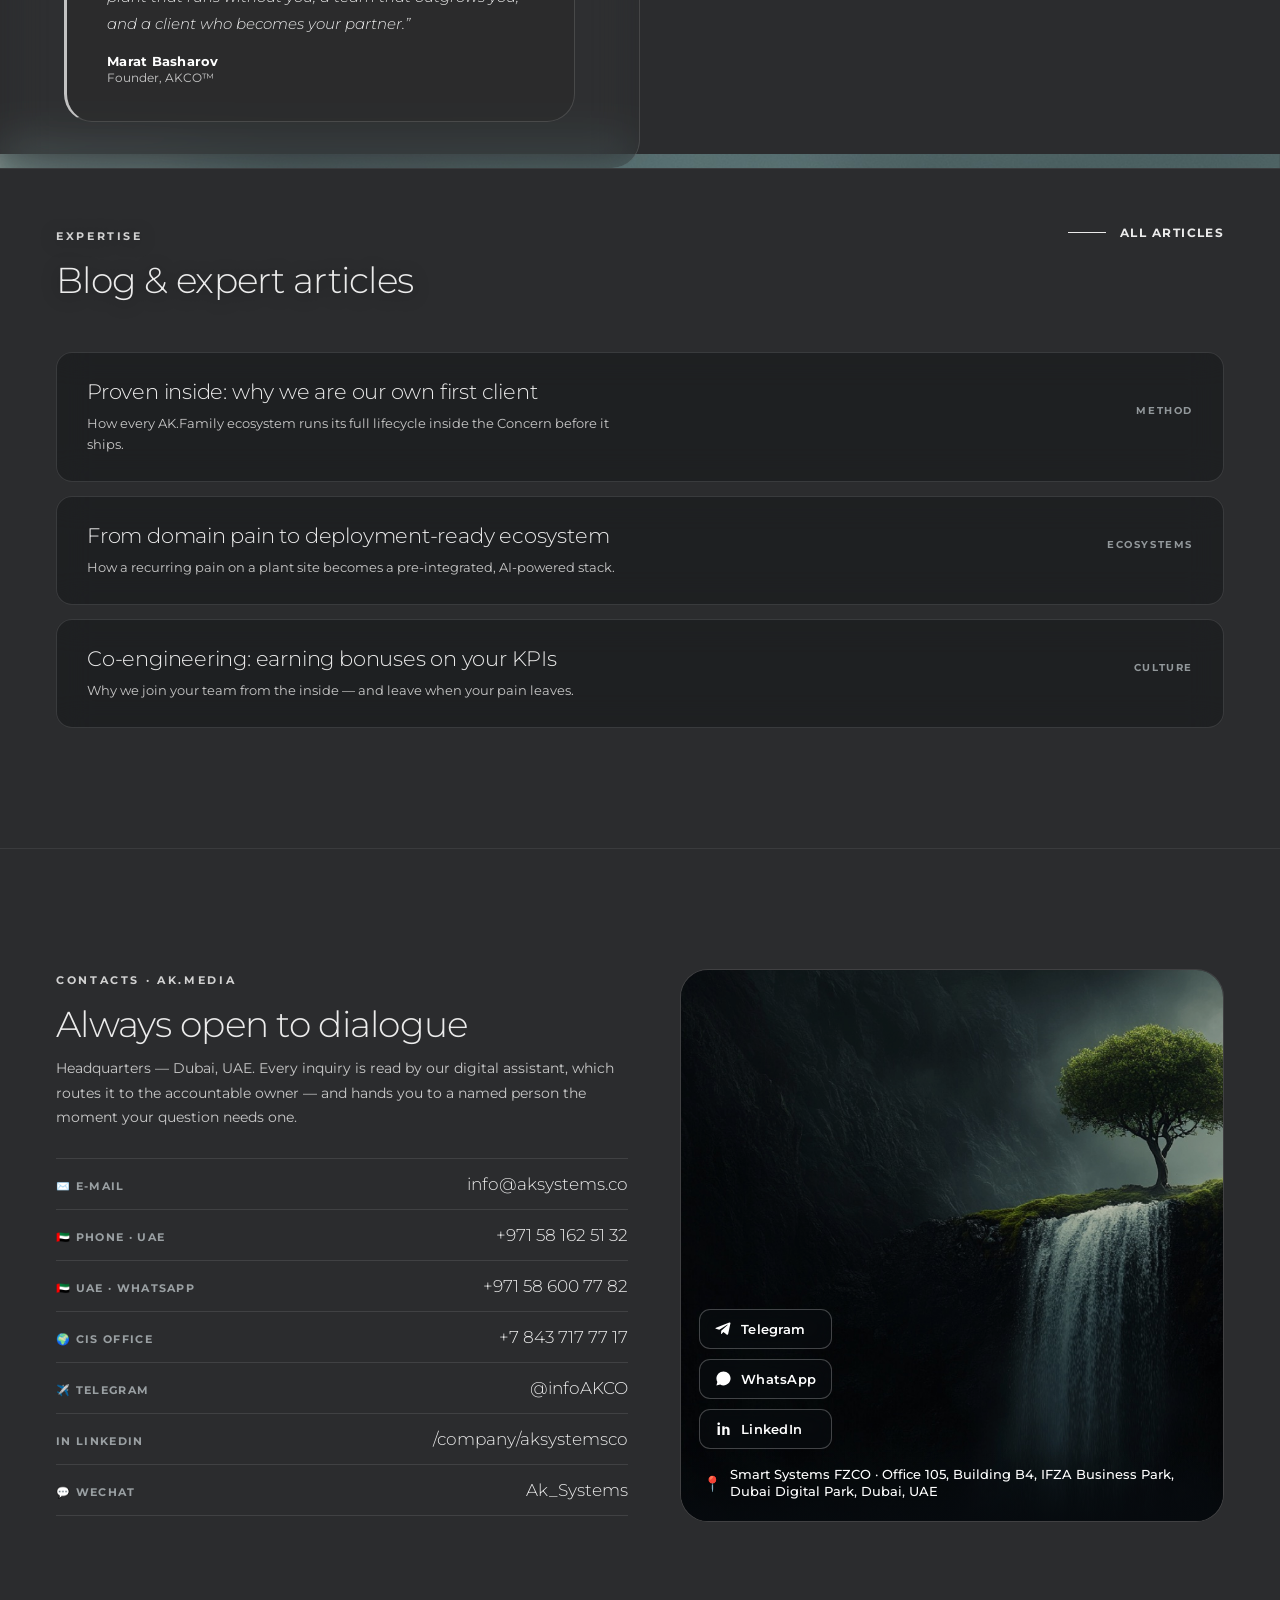
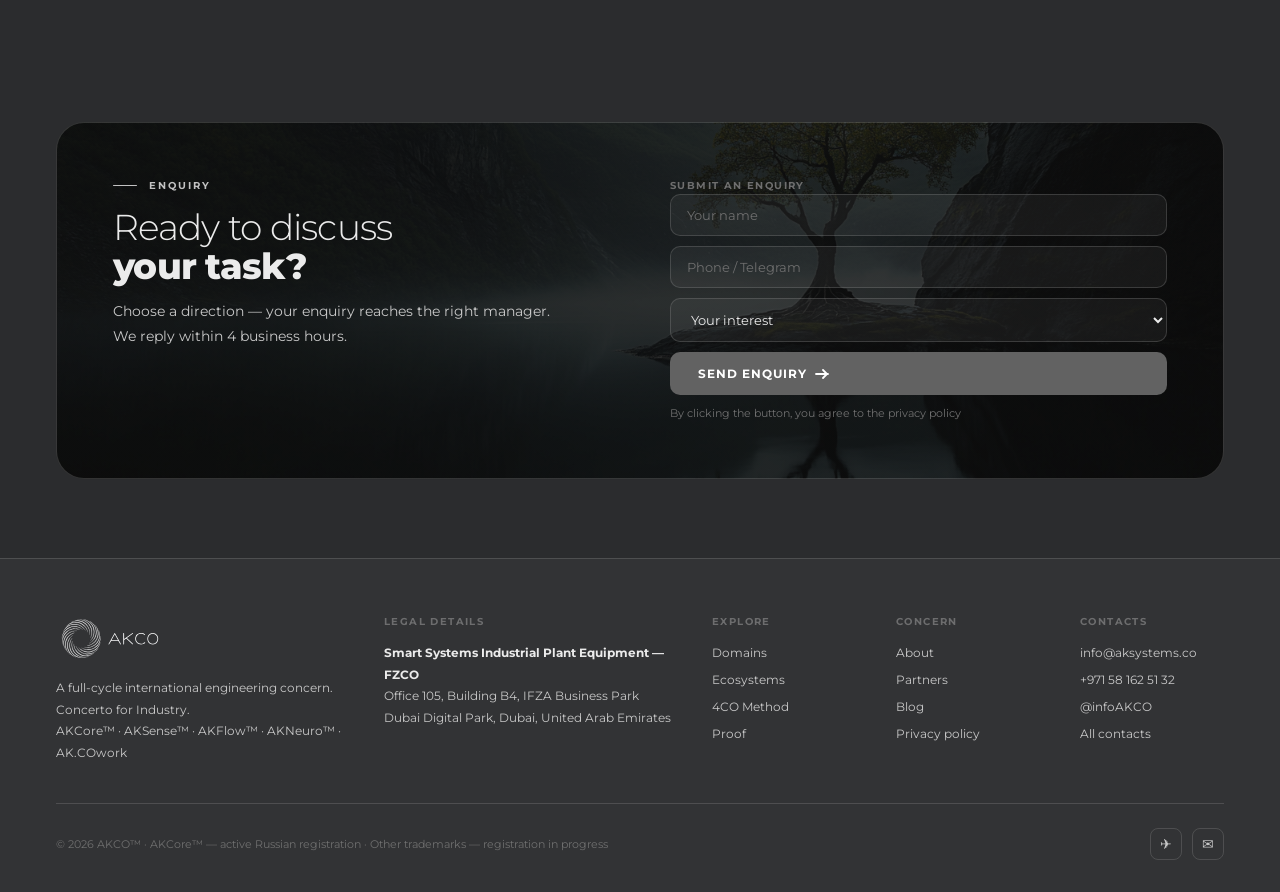
==== commit 7adb8b8d: "Domain cards: modern 3D focus-in reveal (tilt+scale+deblur), cleanup restores hover Co-Authored-By: " ====
--- a/index.html
+++ b/index.html
@@ -192,6 +192,9 @@
 .rv{opacity:0;transform:translateY(22px);transition:opacity .95s cubic-bezier(.22,.61,.36,1),transform .95s cubic-bezier(.22,.61,.36,1);will-change:opacity,transform}
 .rv.on{opacity:1;transform:translateY(0)}
 .d1{transition-delay:.1s}.d2{transition-delay:.2s}.d3{transition-delay:.3s}.d4{transition-delay:.4s}
+/* Domain cards — modern 3D "focus-in": card stands up from a slight tilt + scale, with a soft blur */
+.dmc.rv{opacity:0;transform:perspective(1200px) rotateX(9deg) translateY(34px) scale(.975);transform-origin:50% 100%;filter:blur(6px);transition:opacity 1.05s cubic-bezier(.2,.6,.24,1),transform 1.05s cubic-bezier(.2,.6,.24,1),filter 1.05s cubic-bezier(.2,.6,.24,1)}
+.dmc.rv.on{opacity:1;transform:none;filter:none}
 @media(prefers-reduced-motion:reduce){
   .rv,.rv.on{opacity:1!important;transform:none!important;transition:none!important}
   .hi{opacity:1!important;animation:none!important}
@@ -1290,7 +1293,11 @@
 
 // Reveal — smooth, auto-staggered by order among .rv siblings
 var _revObs=new IntersectionObserver(function(entries){
-  entries.forEach(function(e){if(e.isIntersecting){e.target.classList.add('on');_revObs.unobserve(e.target);}});
+  entries.forEach(function(e){if(e.isIntersecting){
+    var t=e.target;t.classList.add('on');_revObs.unobserve(t);
+    var wait=(parseFloat(t.style.transitionDelay)||0)*1000+1400;
+    setTimeout(function(){t.classList.remove('rv');t.classList.remove('on');t.style.transitionDelay='';t.style.willChange='';},wait);
+  }});
 },{threshold:.03,rootMargin:'0px 0px -3% 0px'});
 document.querySelectorAll('.rv').forEach(function(el){
   var p=el.parentElement,idx=0;
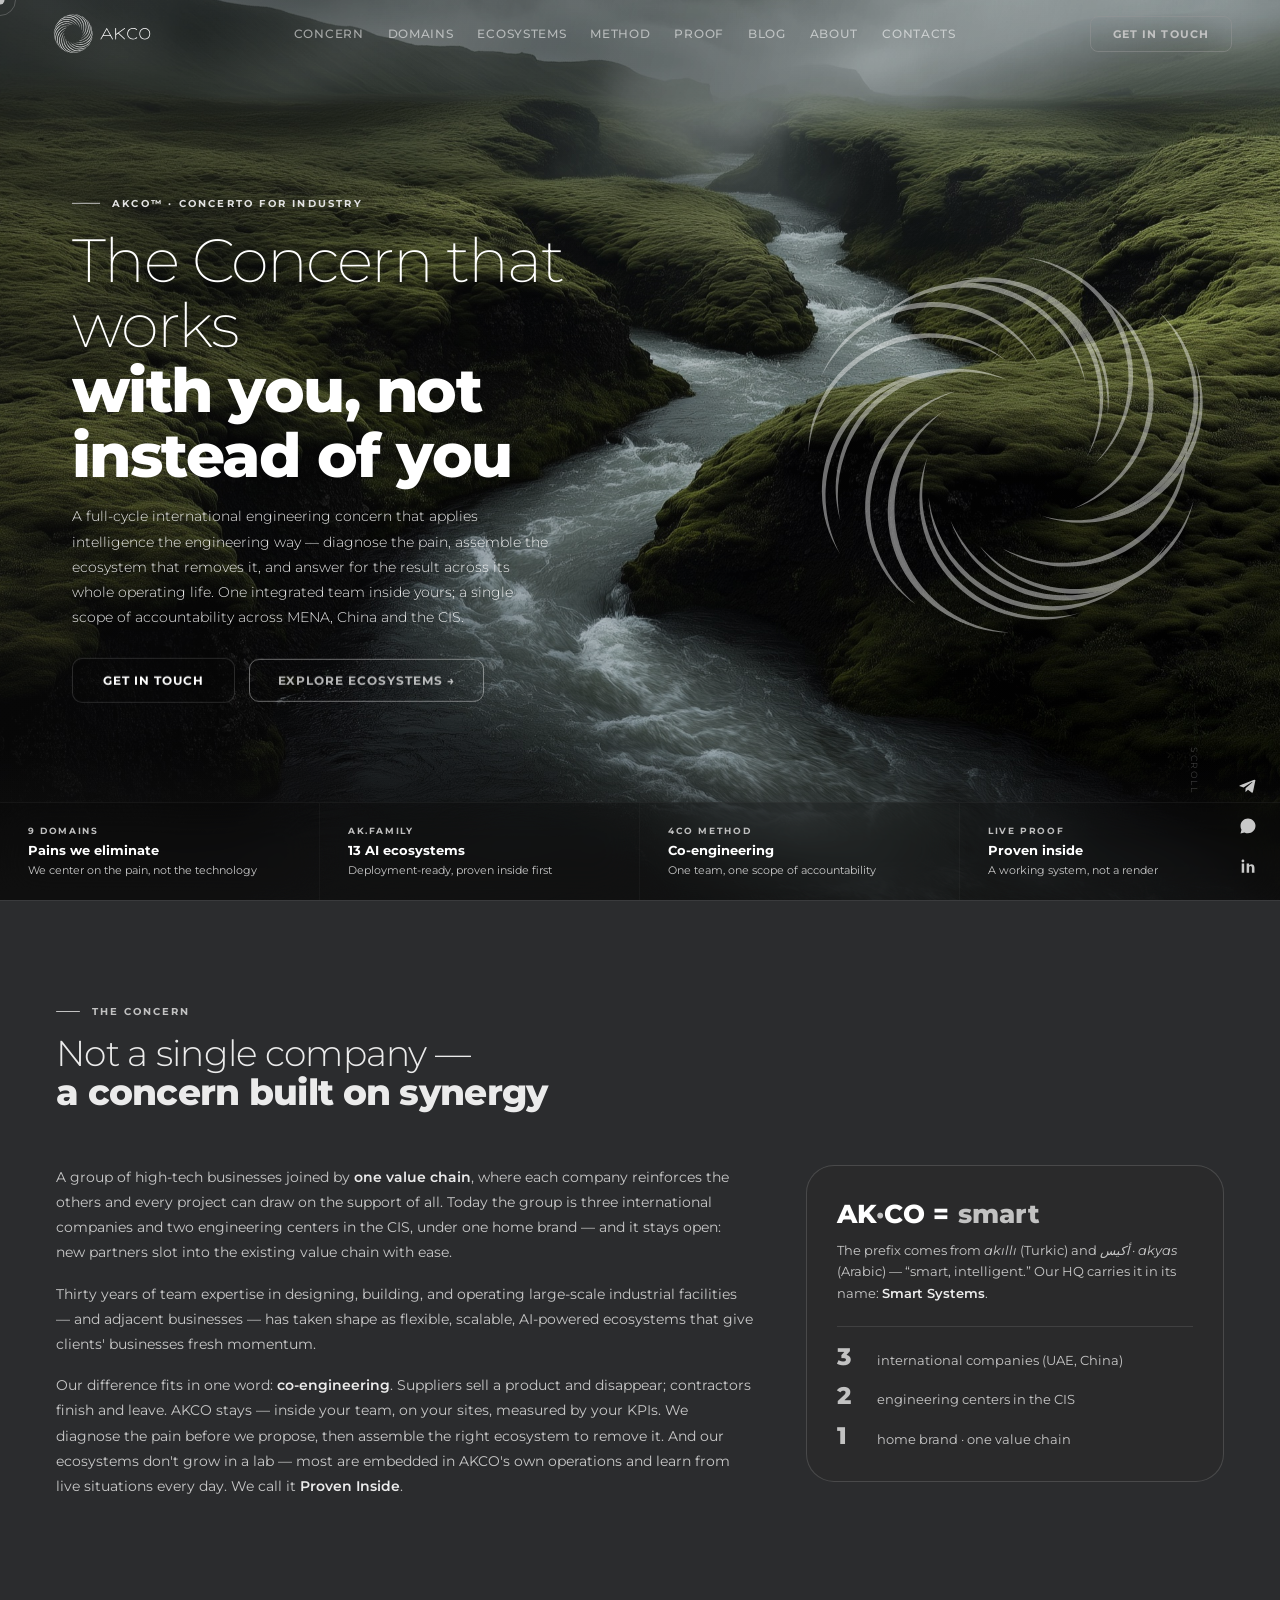
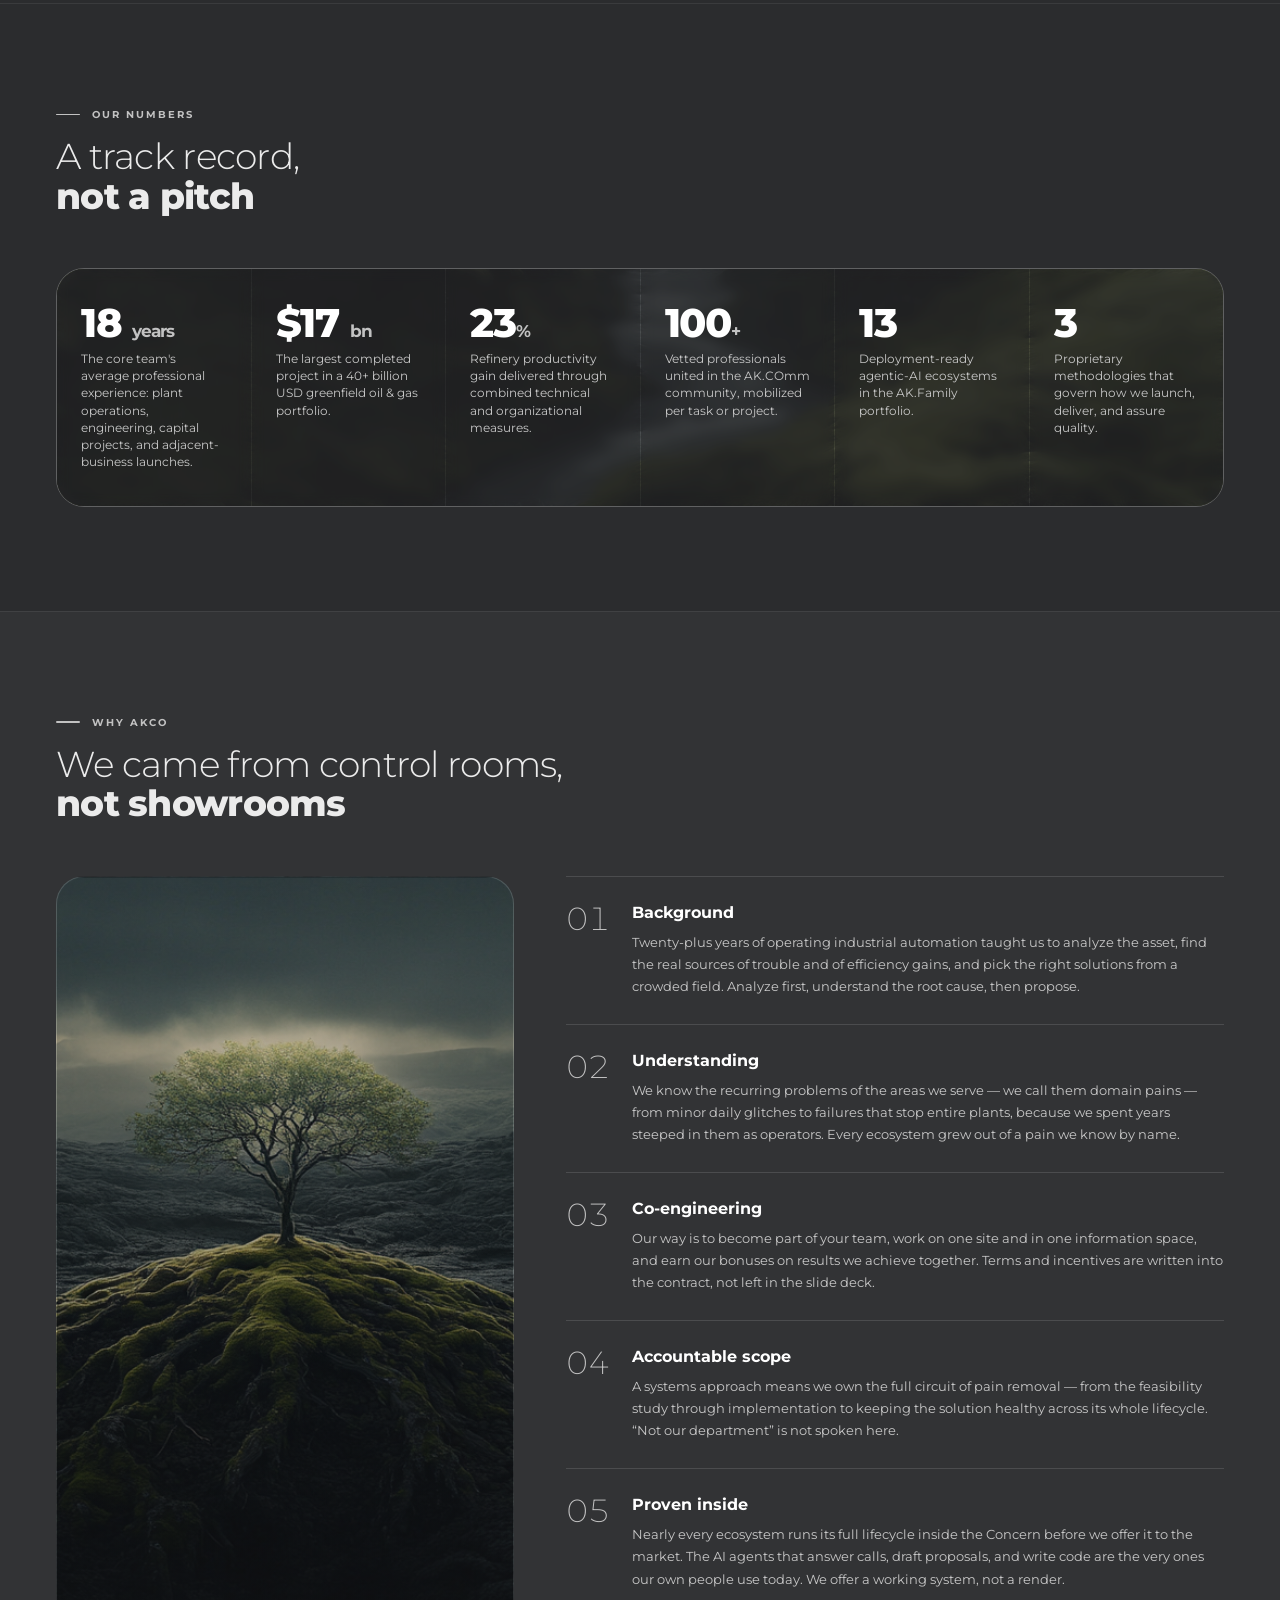
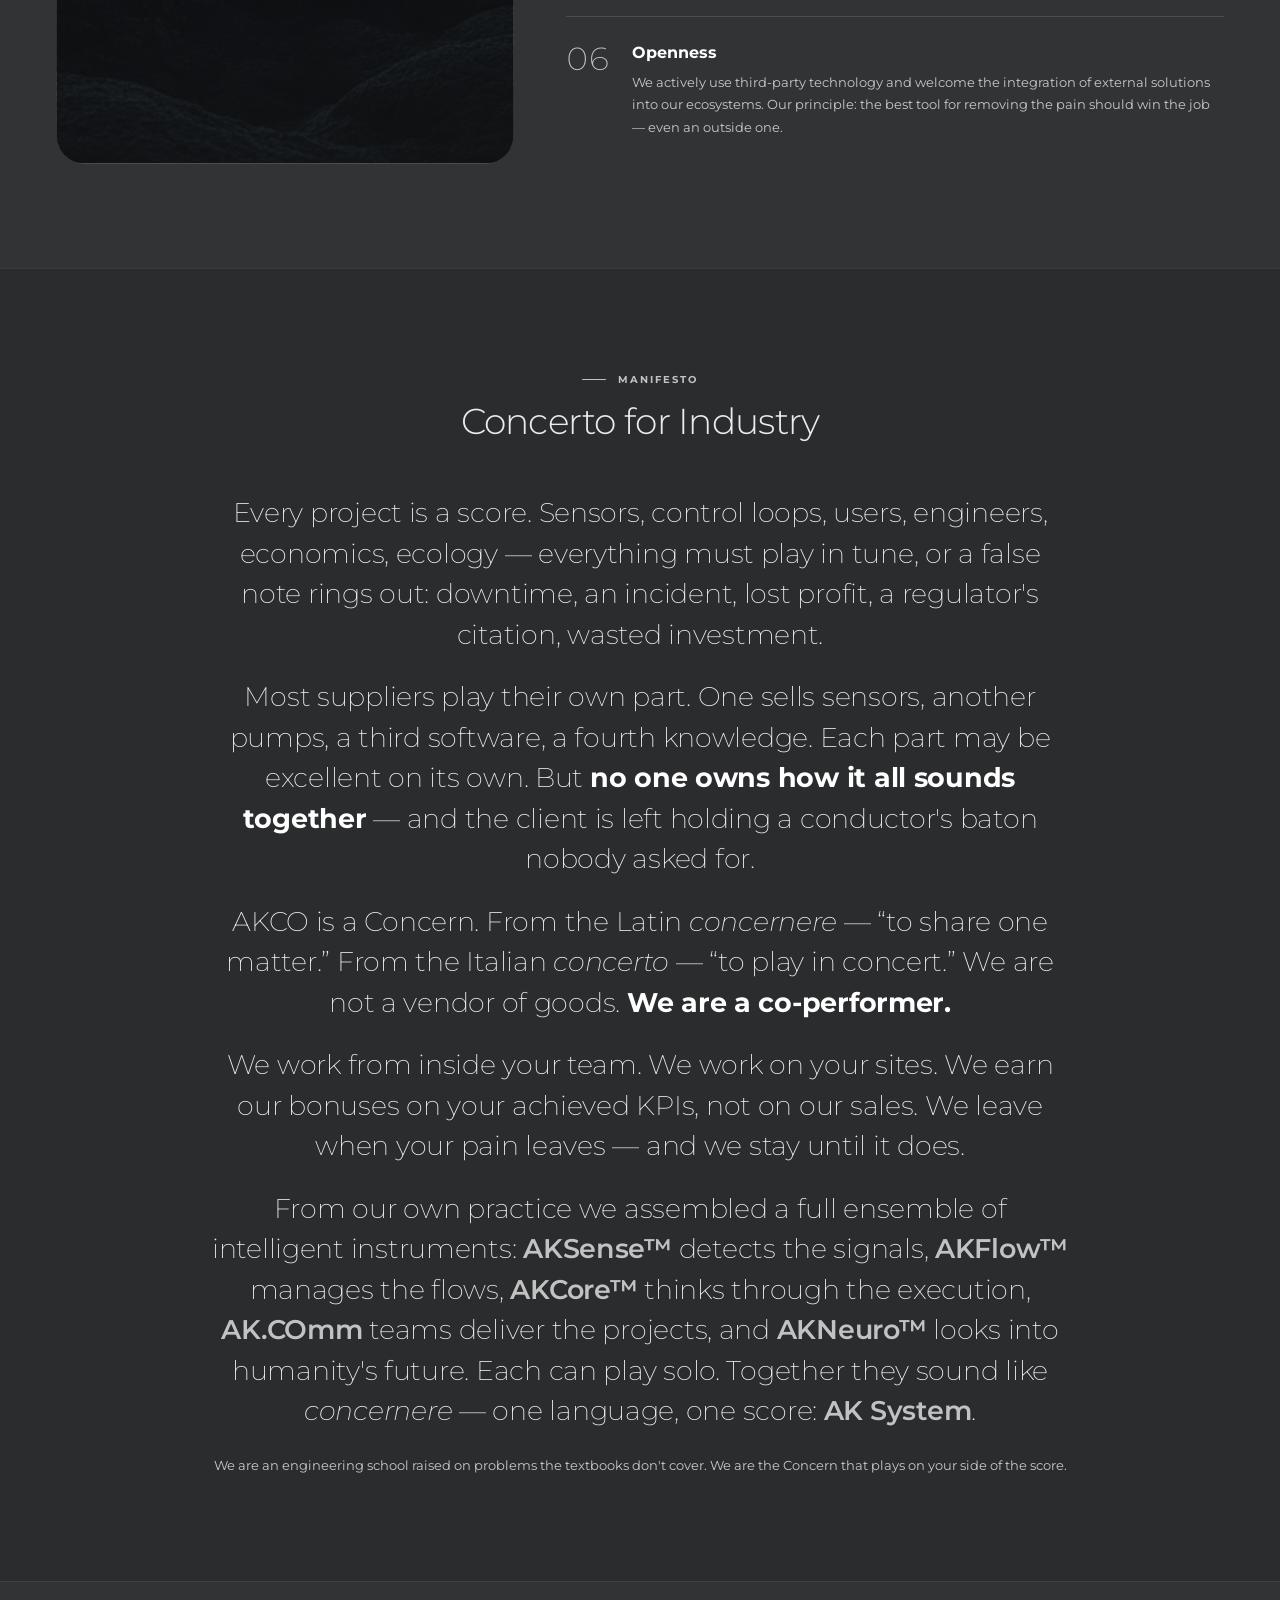
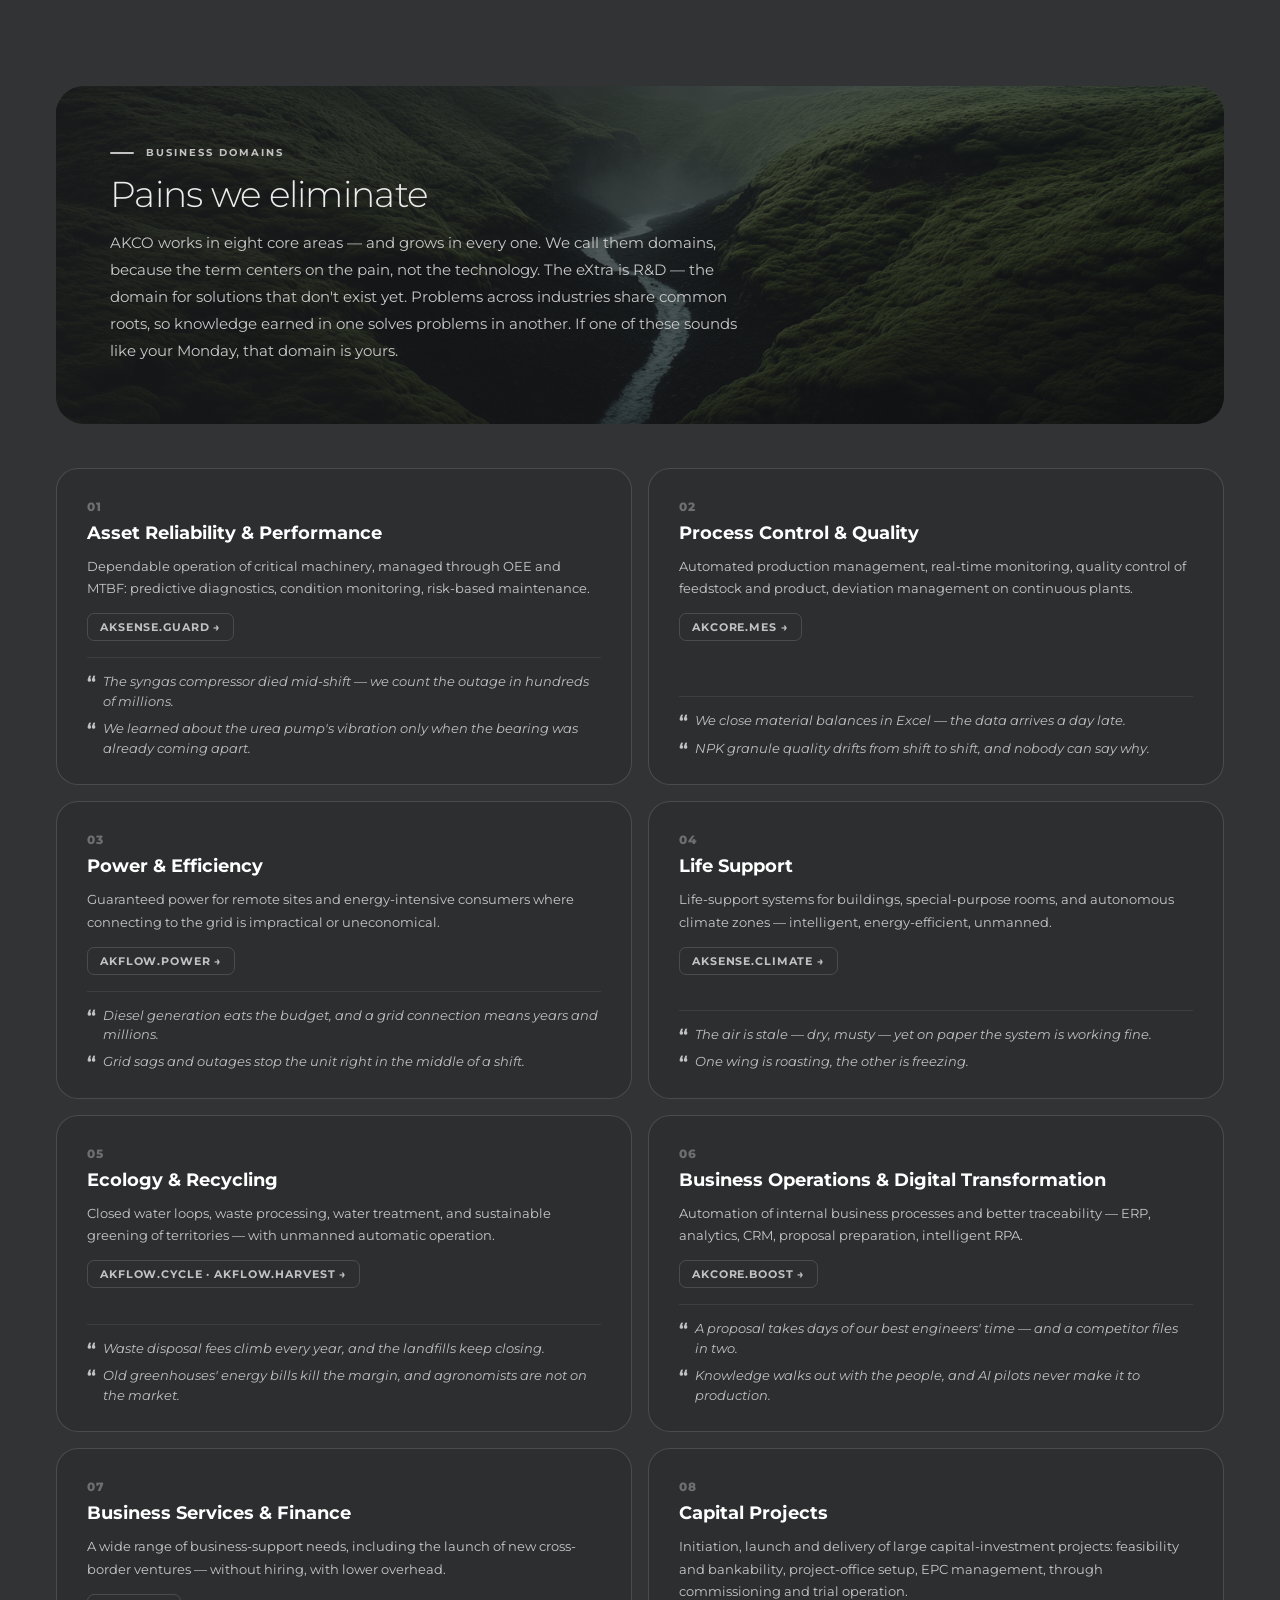
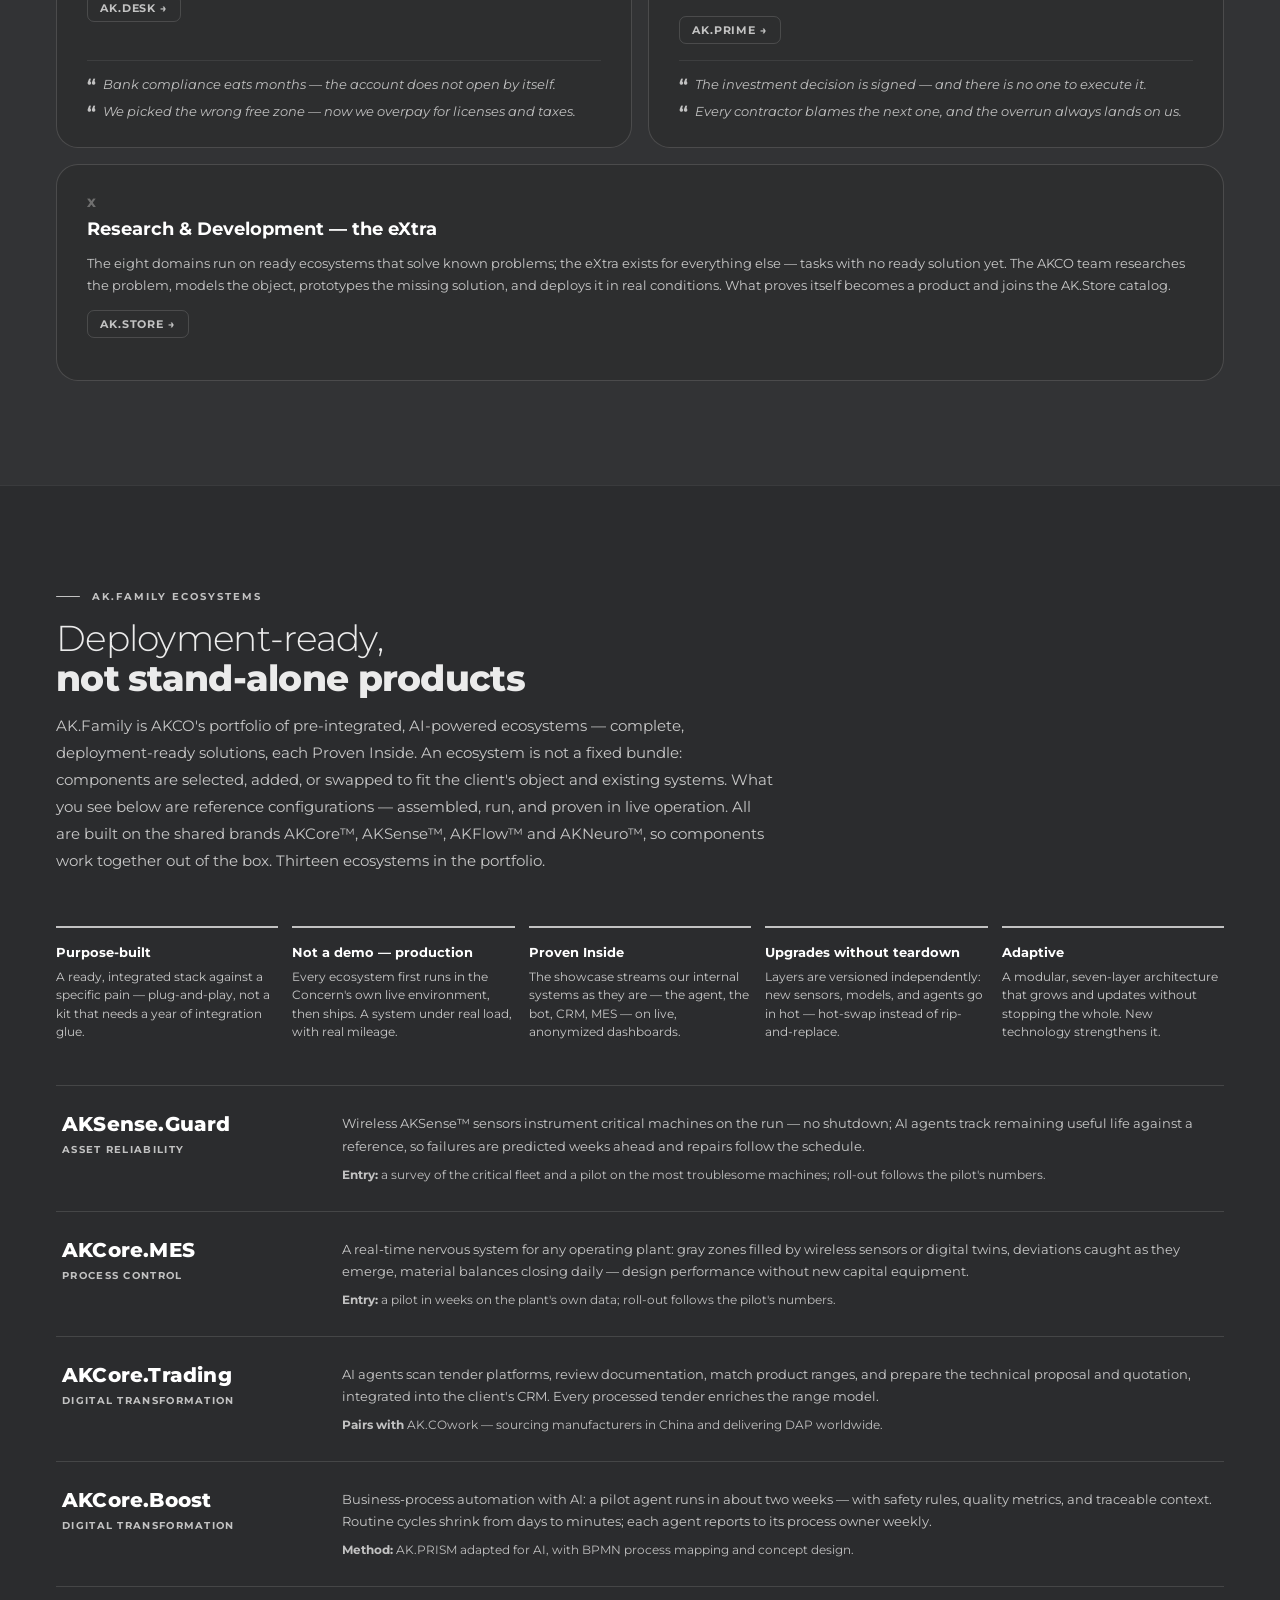
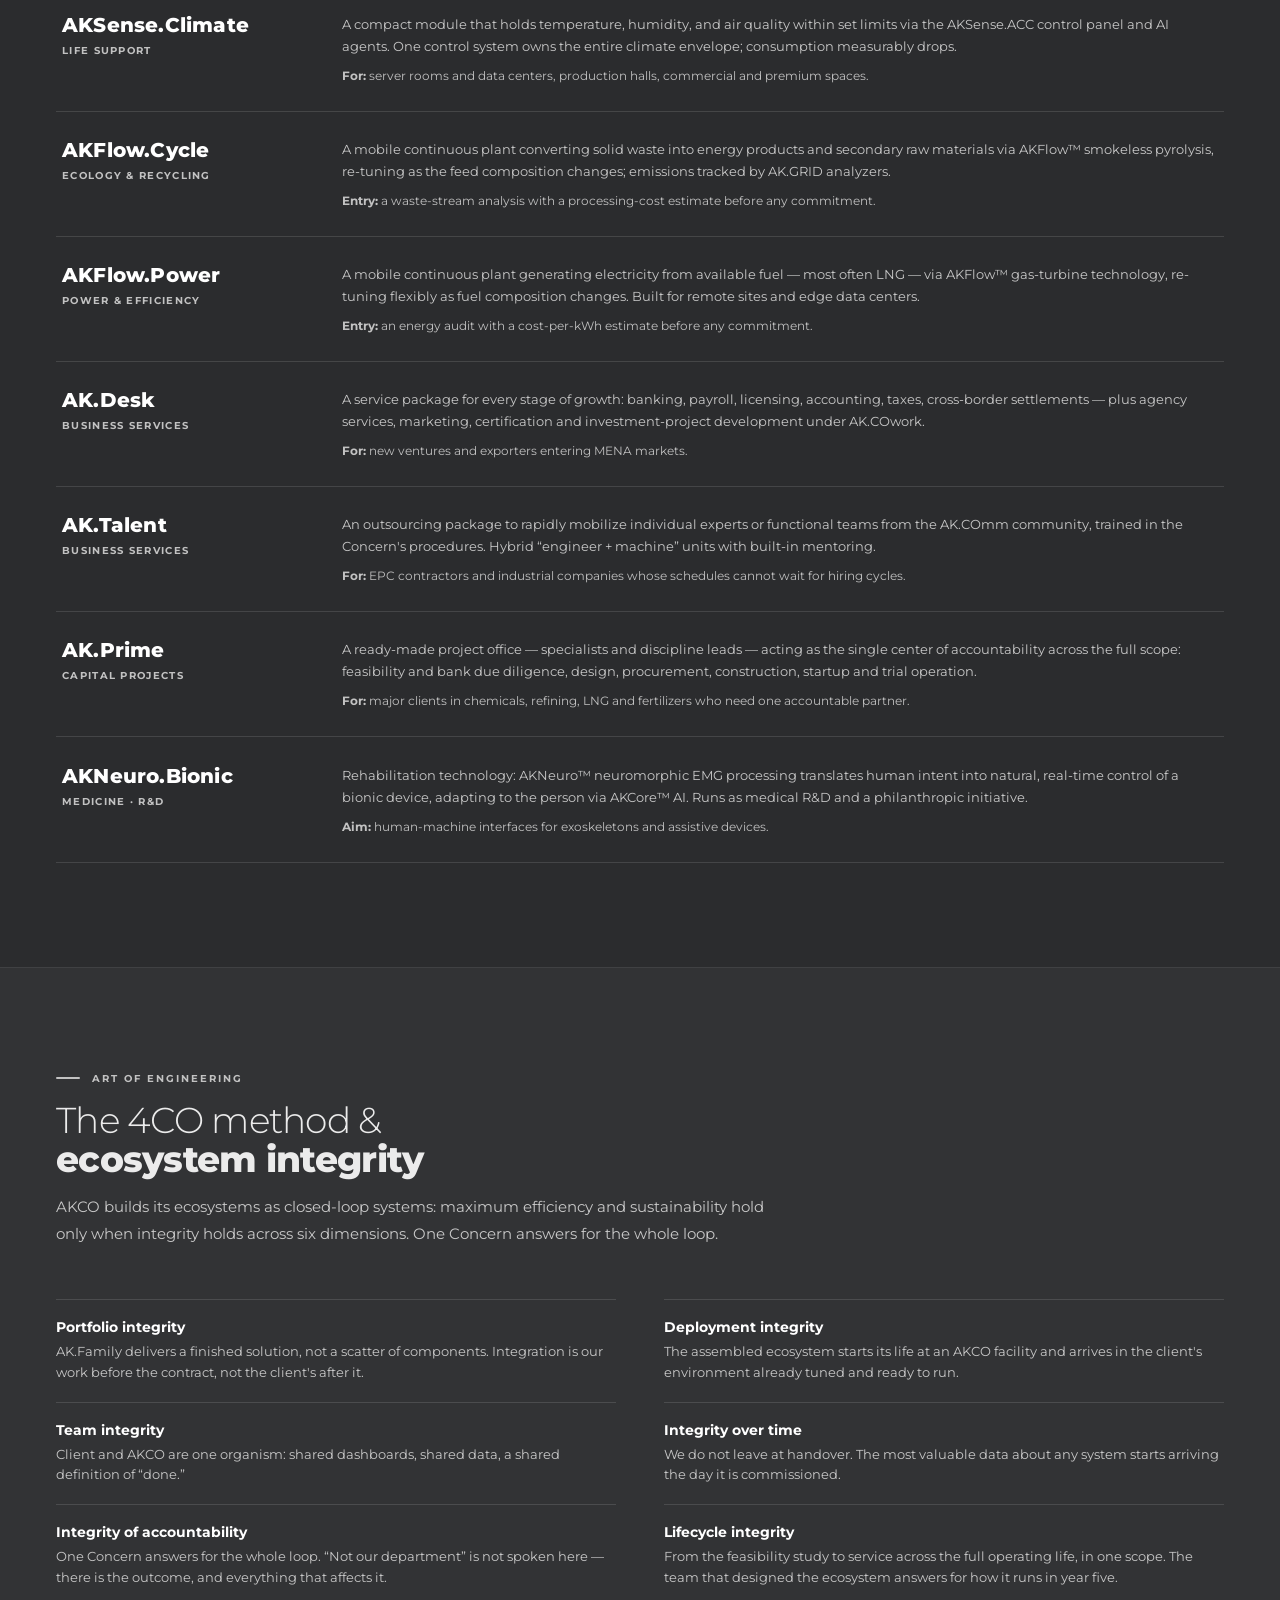
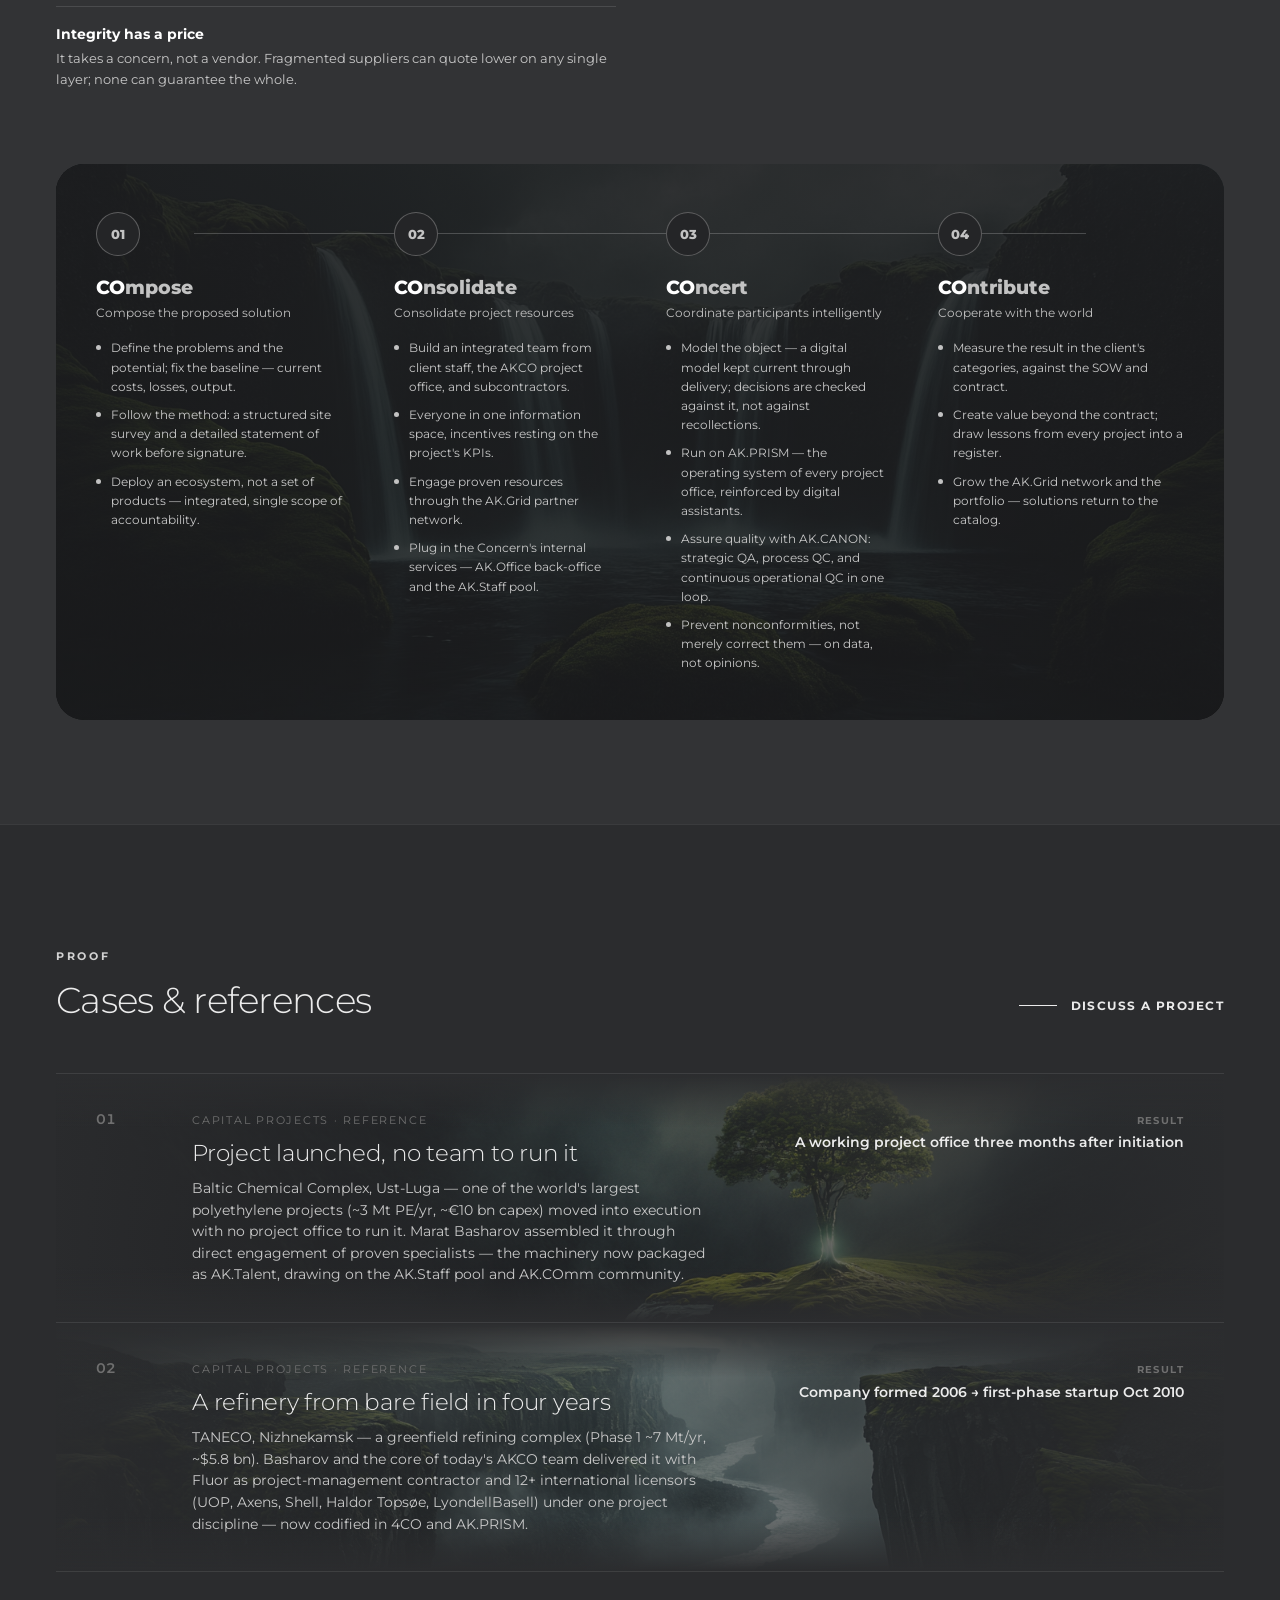
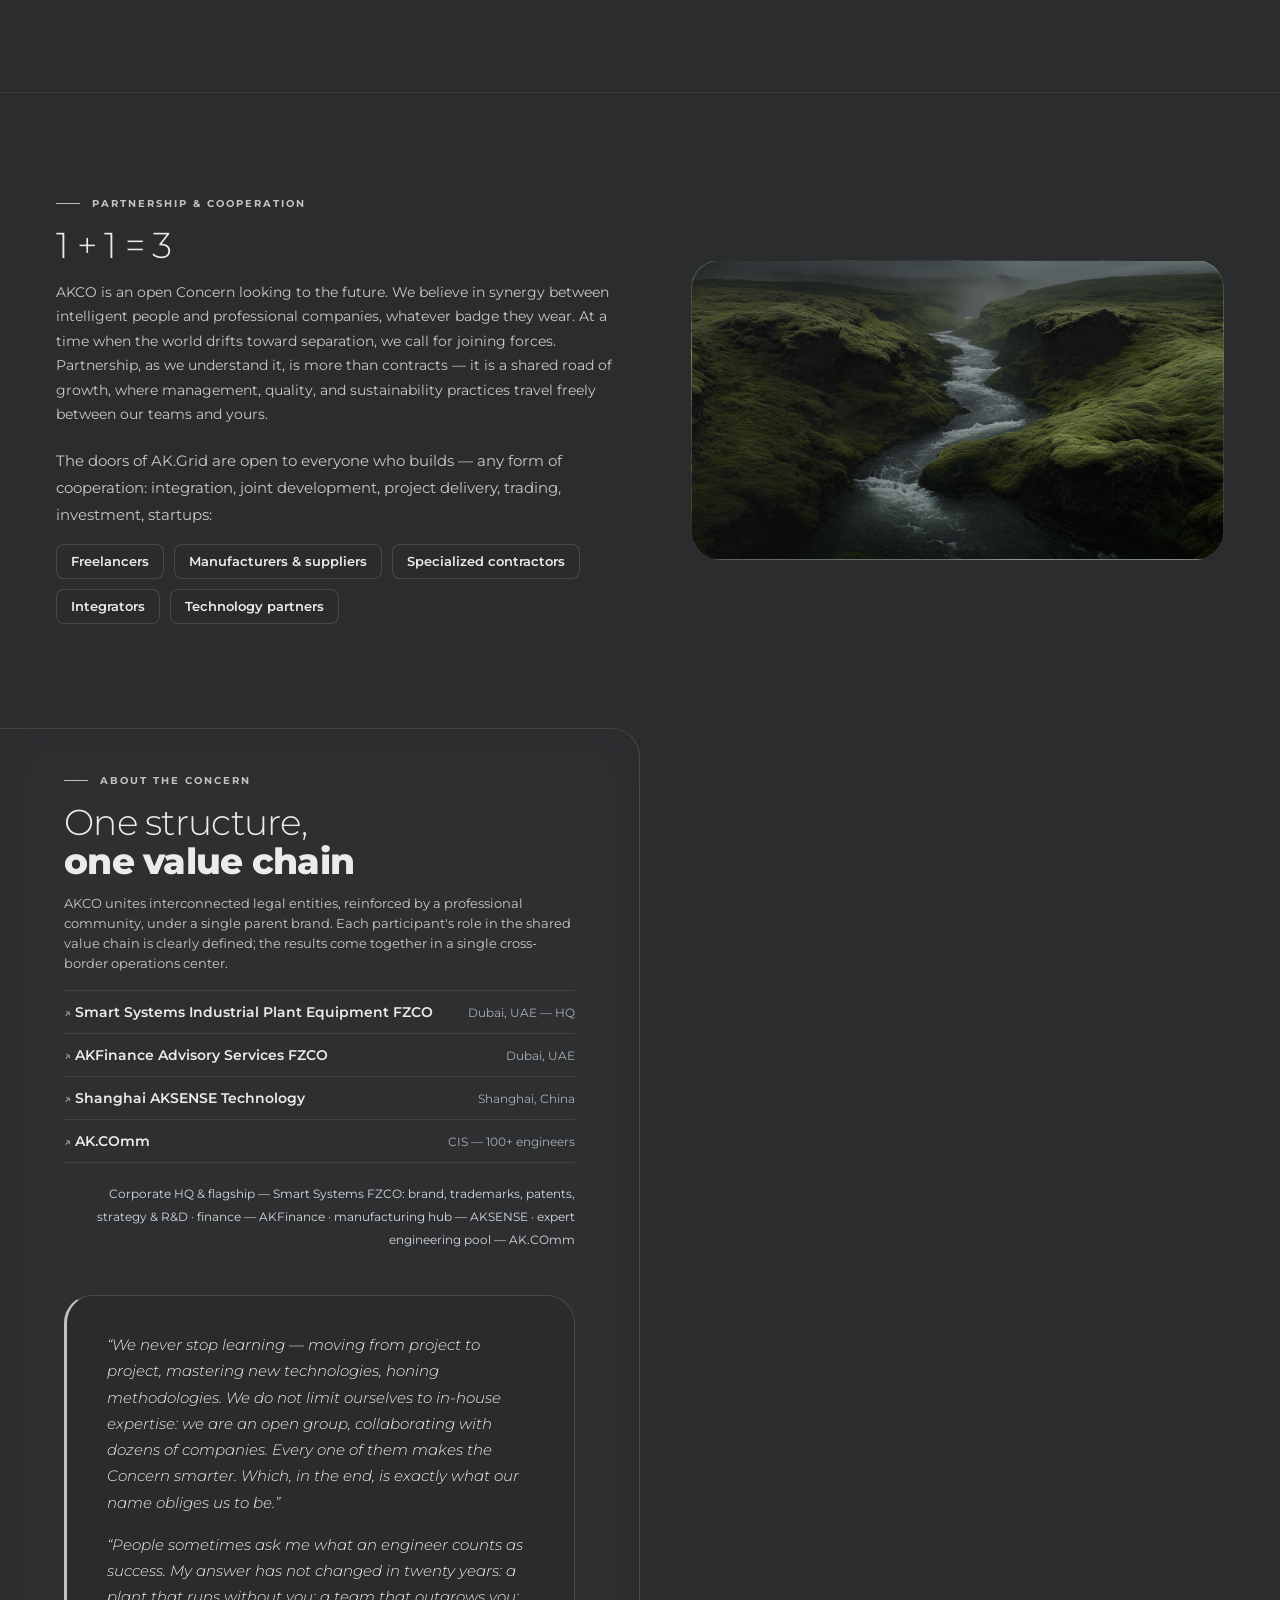
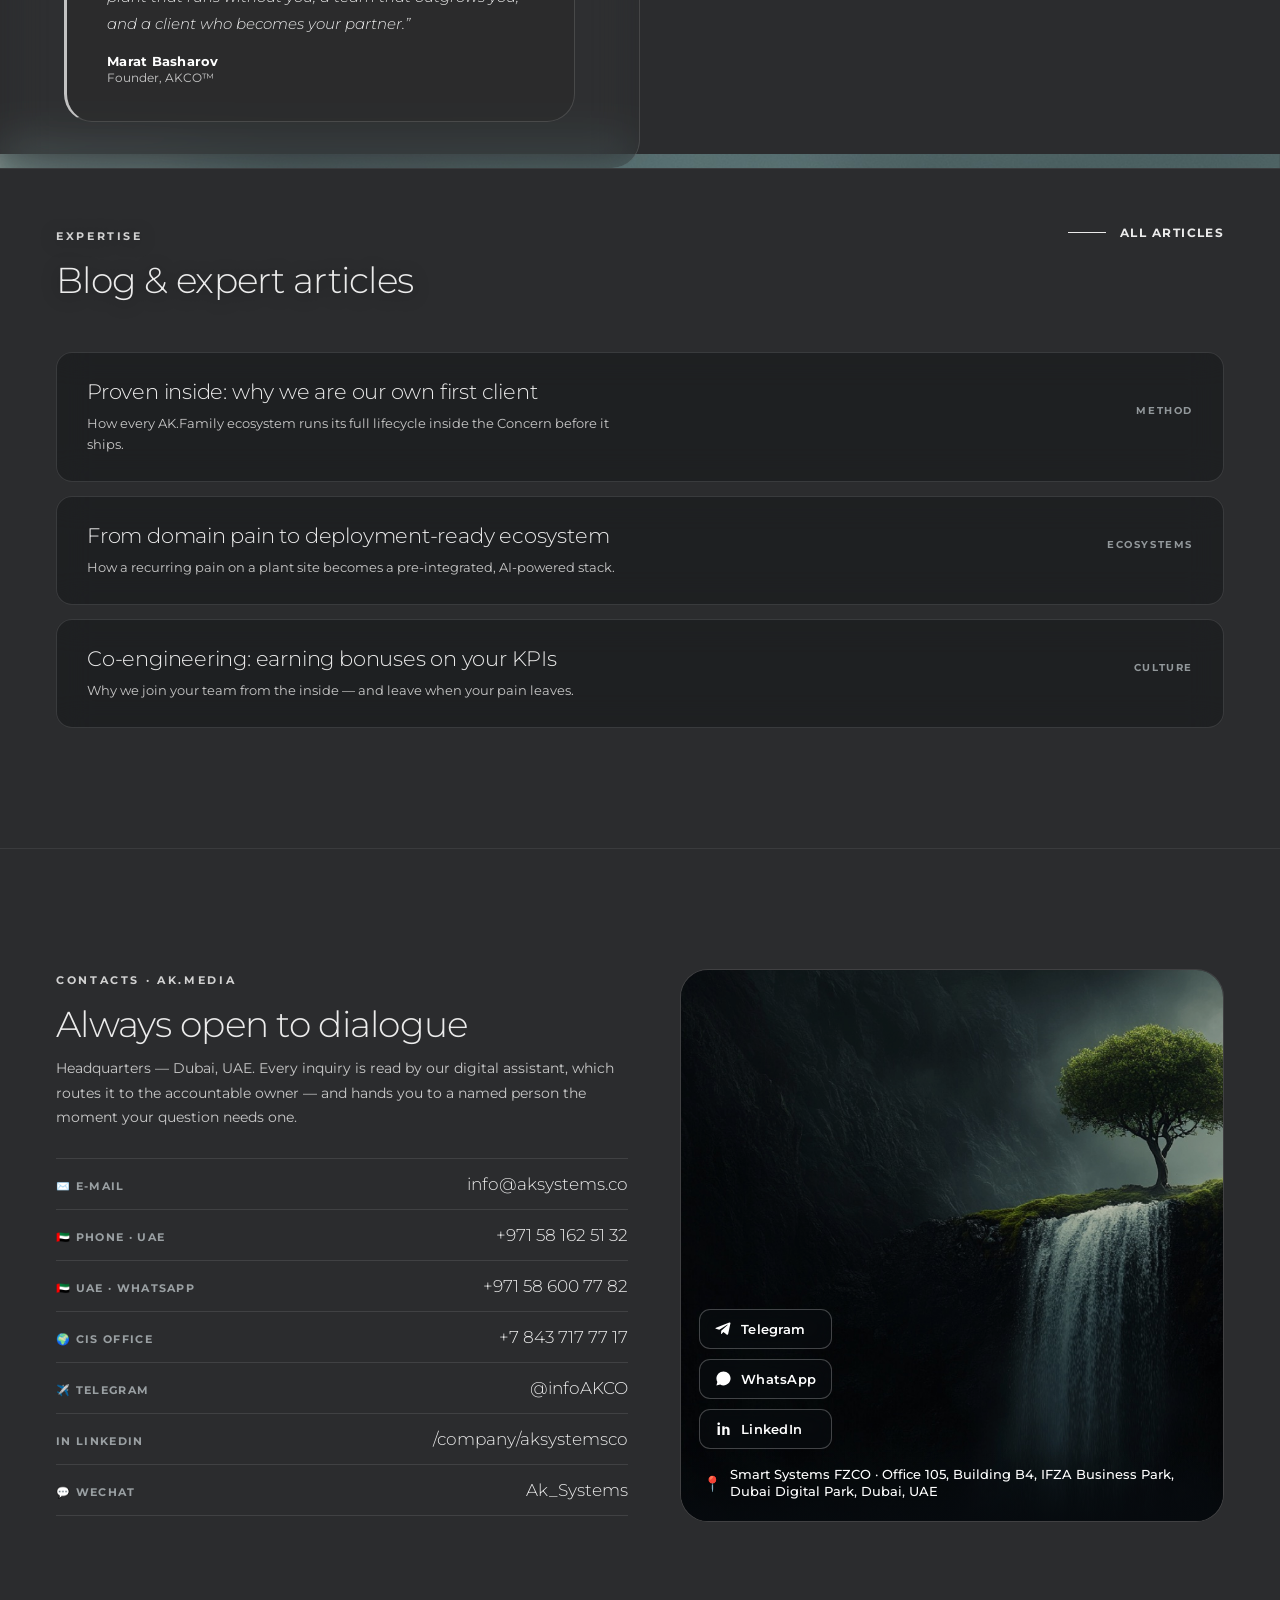
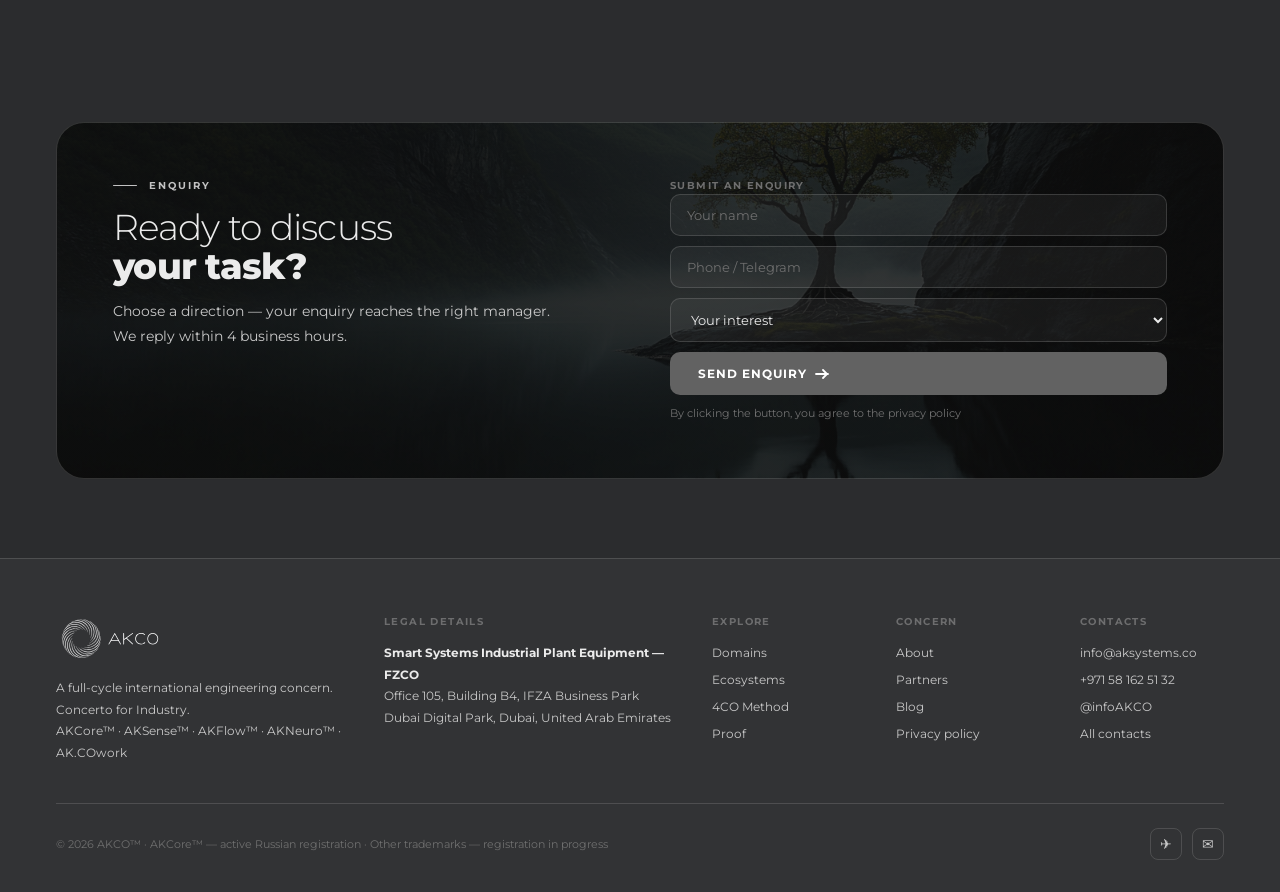
==== commit 6bb21b09: "Manifesto: restore ': AK System' per final source" ====
--- a/index.html
+++ b/index.html
@@ -906,7 +906,7 @@
       <p class="mline rv">Most suppliers play their own part. One sells sensors, another pumps, a third software, a fourth knowledge. Each part may be excellent on its own. But <strong>no one owns how it all sounds together</strong> — and the client is left holding a conductor's baton nobody asked for.</p>
       <p class="mline rv">AKCO is a Concern. From the Latin <em>concernere</em> — &ldquo;to share one matter.&rdquo; From the Italian <em>concerto</em> — &ldquo;to play in concert.&rdquo; We are not a vendor of goods. <strong>We are a co-performer.</strong></p>
       <p class="mline rv">We work from inside your team. We work on your sites. We earn our bonuses on your achieved KPIs, not on our sales. We leave when your pain leaves — and we stay until it does.</p>
-      <p class="mline rv">From our own practice we assembled a full ensemble of intelligent instruments: <span class="brands">AKSense™</span> detects the signals, <span class="brands">AKFlow™</span> manages the flows, <span class="brands">AKCore™</span> thinks through the execution, <span class="brands">AK.COmm</span> teams deliver the projects, and <span class="brands">AKNeuro™</span> looks into humanity's future. Each can play solo. Together they sound like <em>concernere</em> — one language, one score.</p>
+      <p class="mline rv">From our own practice we assembled a full ensemble of intelligent instruments: <span class="brands">AKSense™</span> detects the signals, <span class="brands">AKFlow™</span> manages the flows, <span class="brands">AKCore™</span> thinks through the execution, <span class="brands">AK.COmm</span> teams deliver the projects, and <span class="brands">AKNeuro™</span> looks into humanity's future. Each can play solo. Together they sound like <em>concernere</em> — one language, one score: <span class="brands">AK System</span>.</p>
       <p class="msig rv">We are an engineering school raised on problems the textbooks don't cover. We are the Concern that plays on your side of the score.</p>
     </div>
   </div>
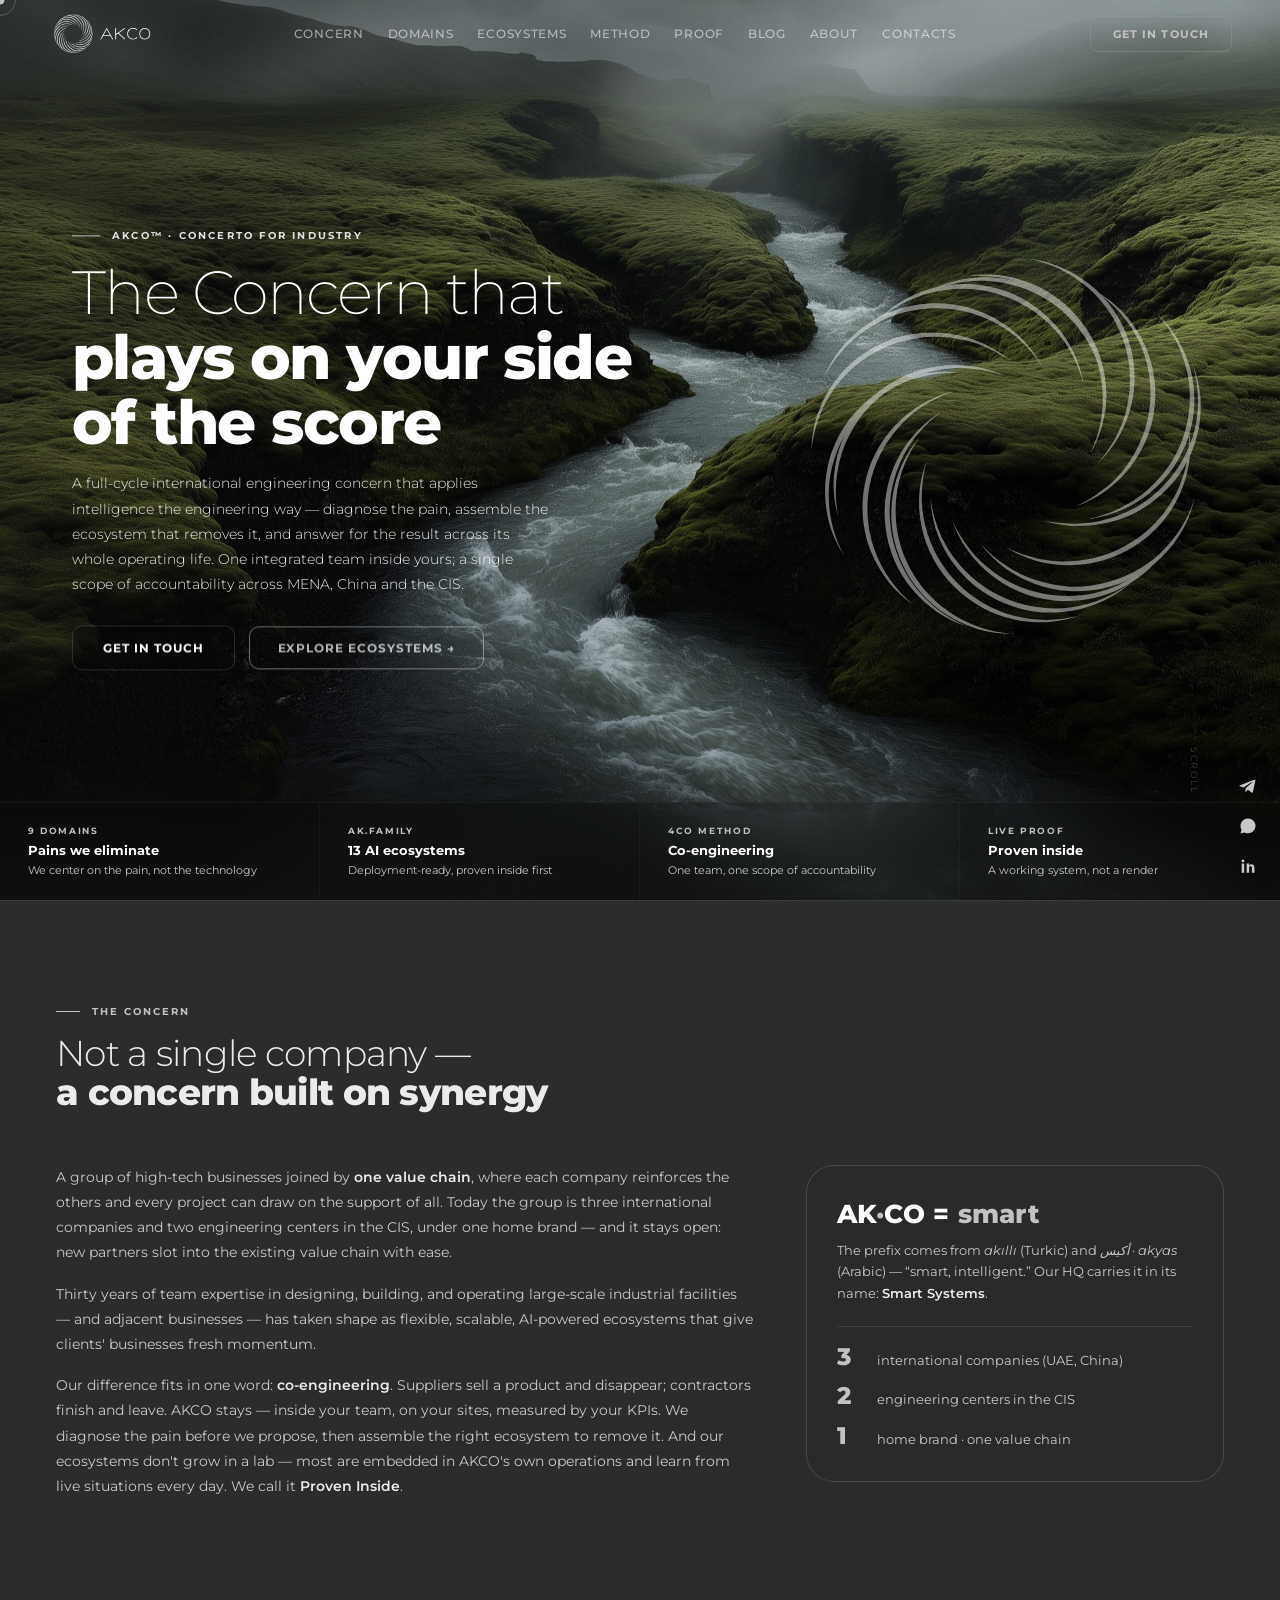
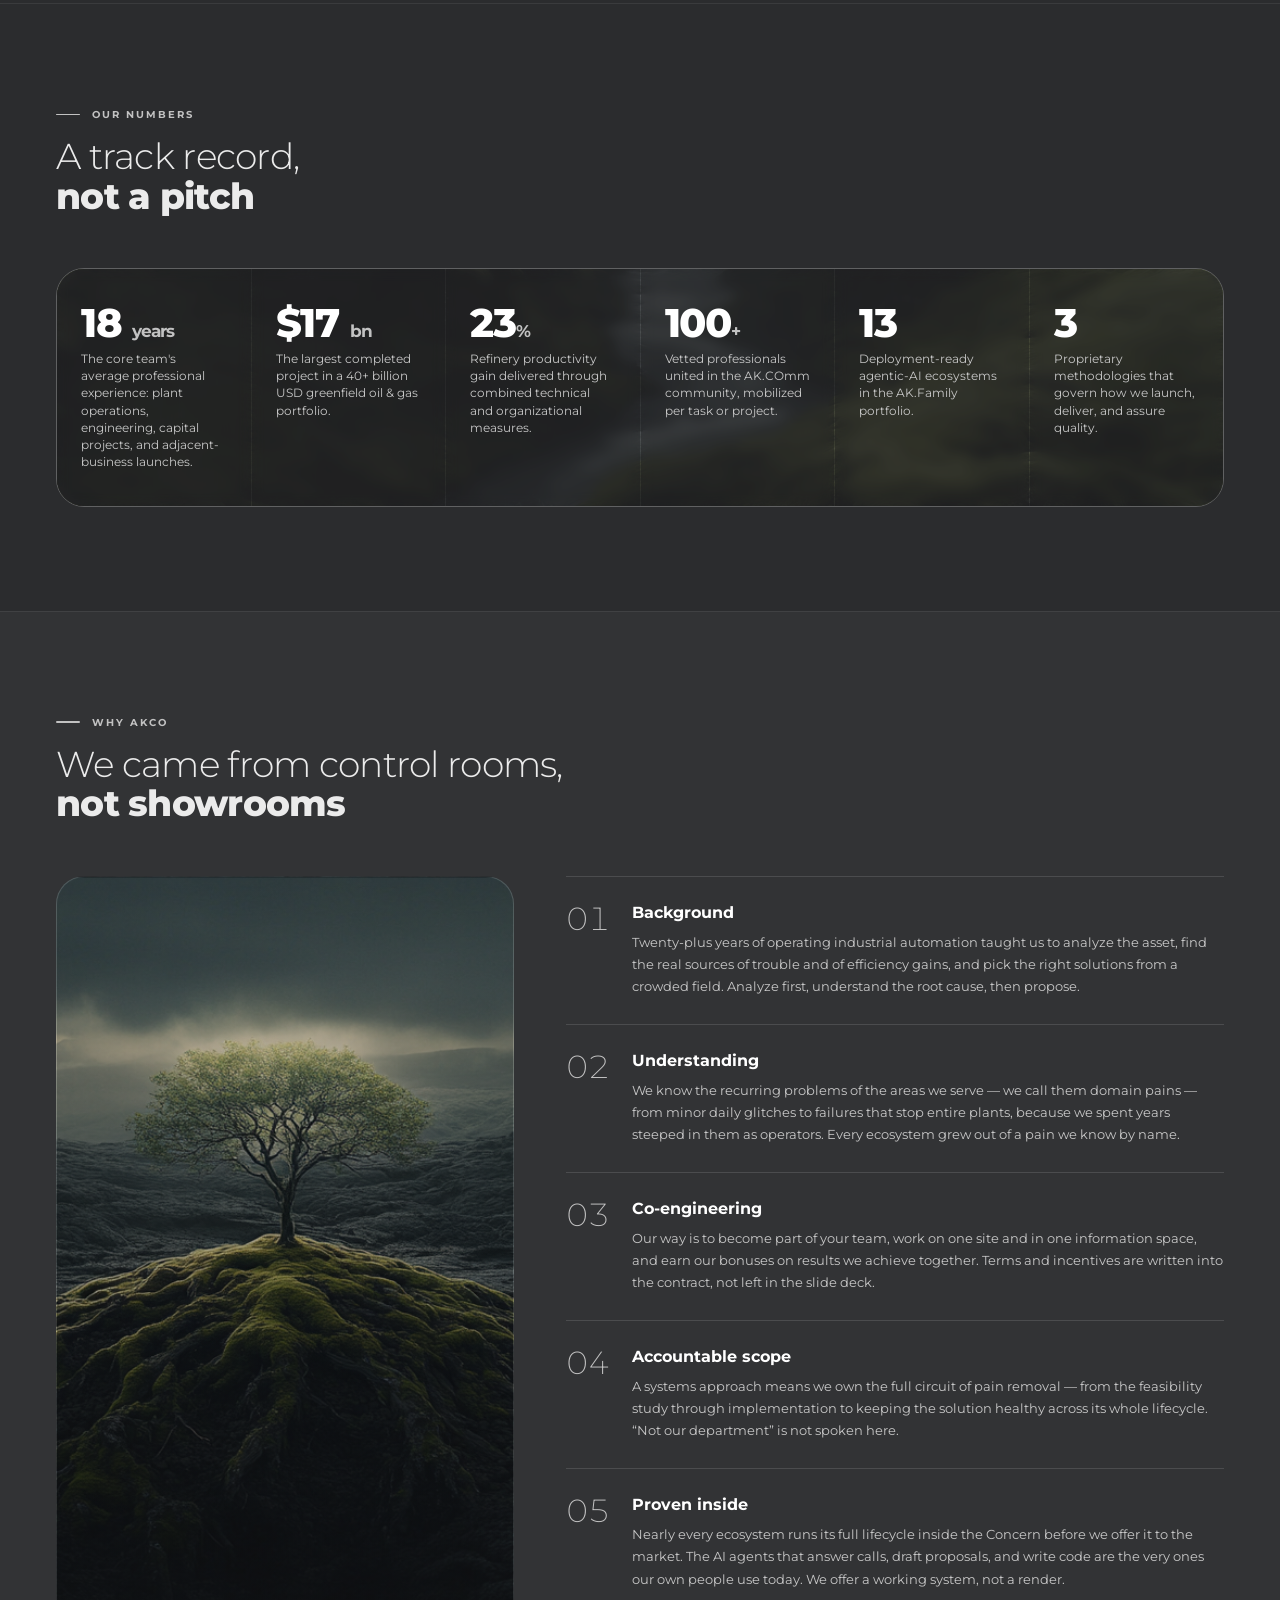
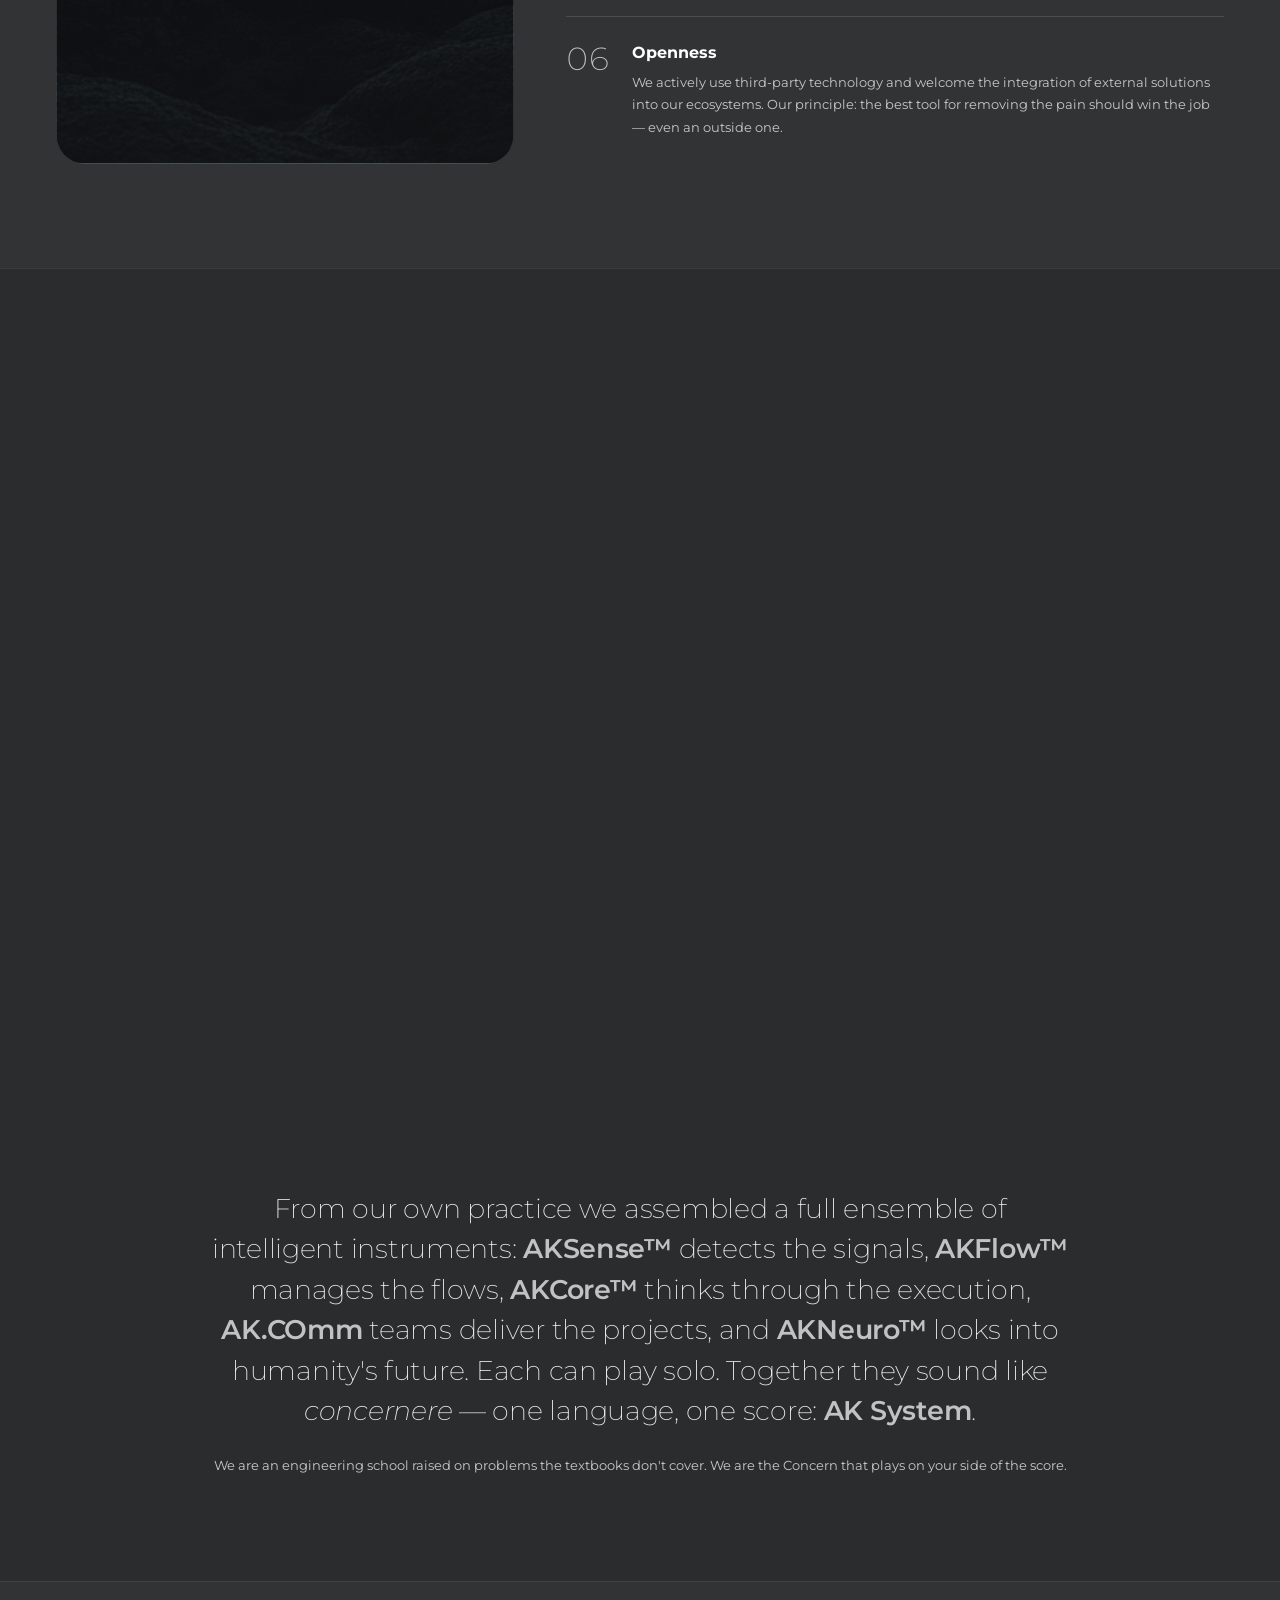
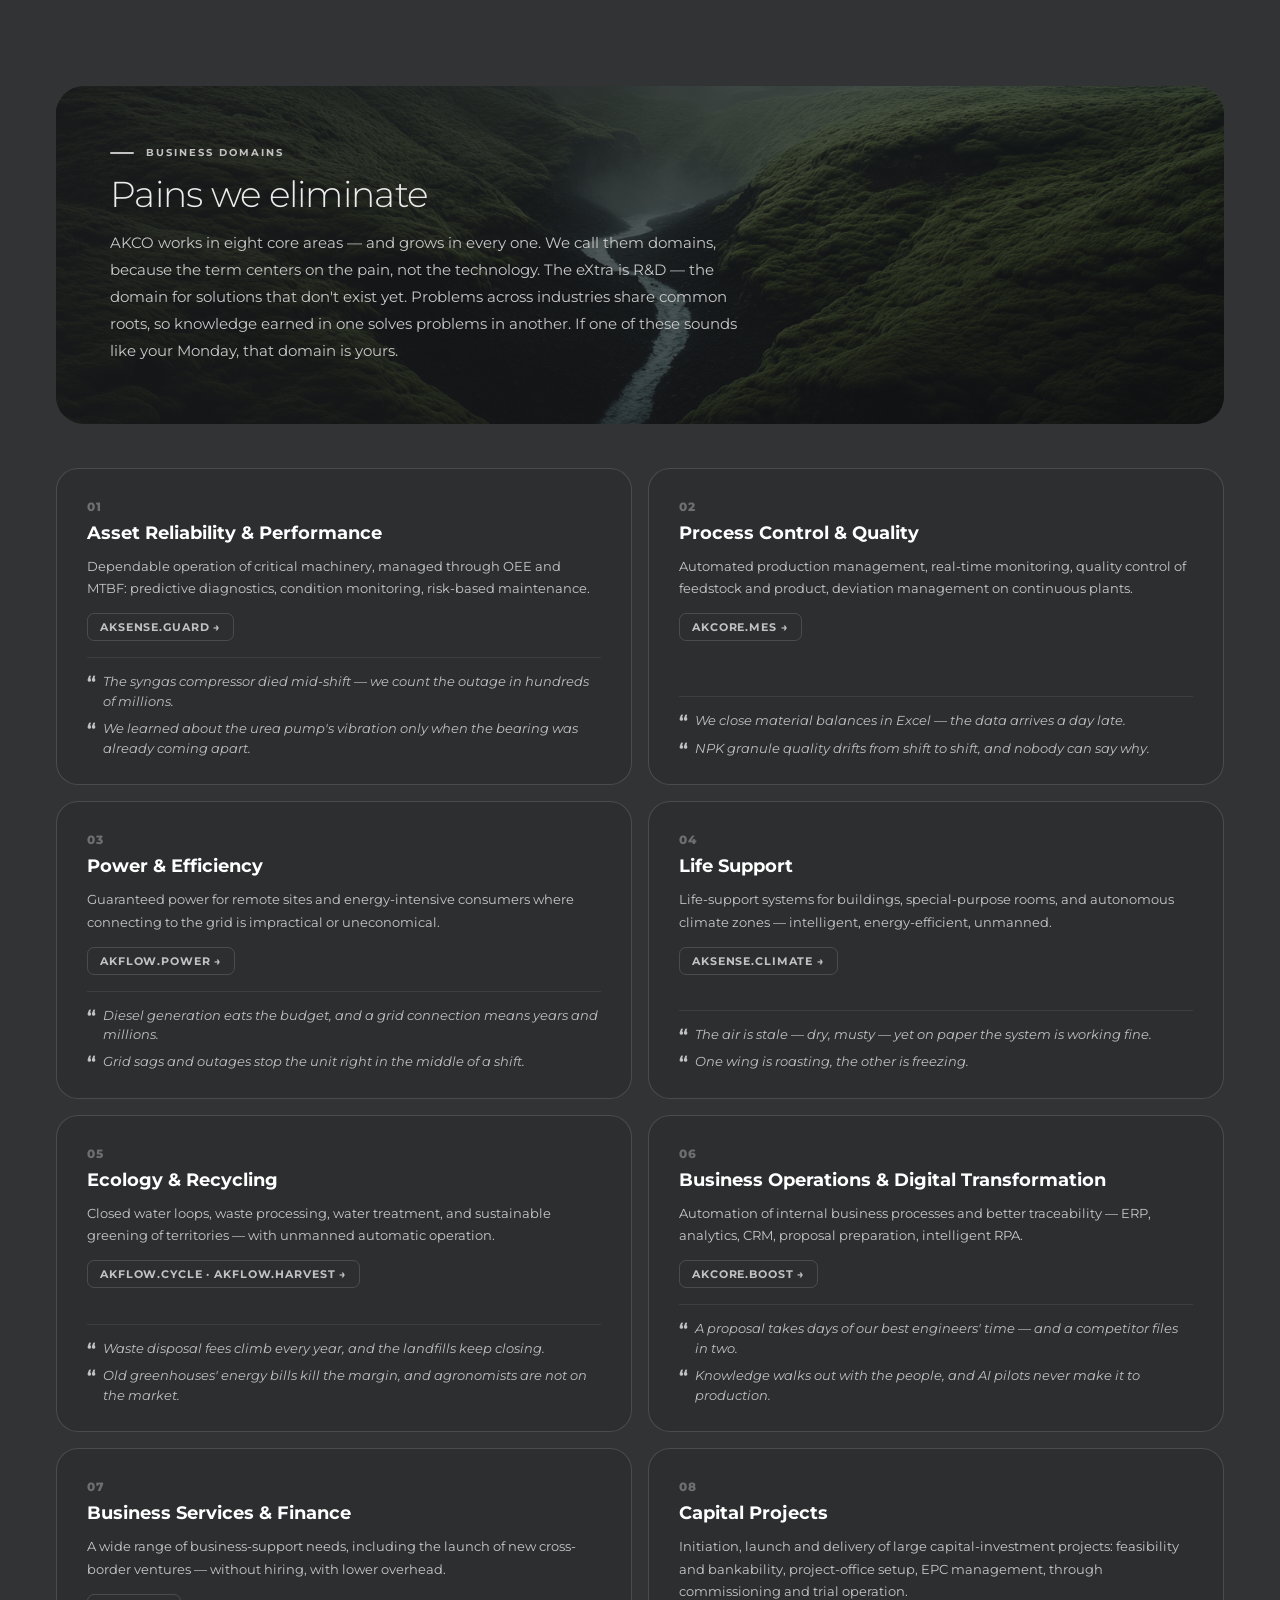
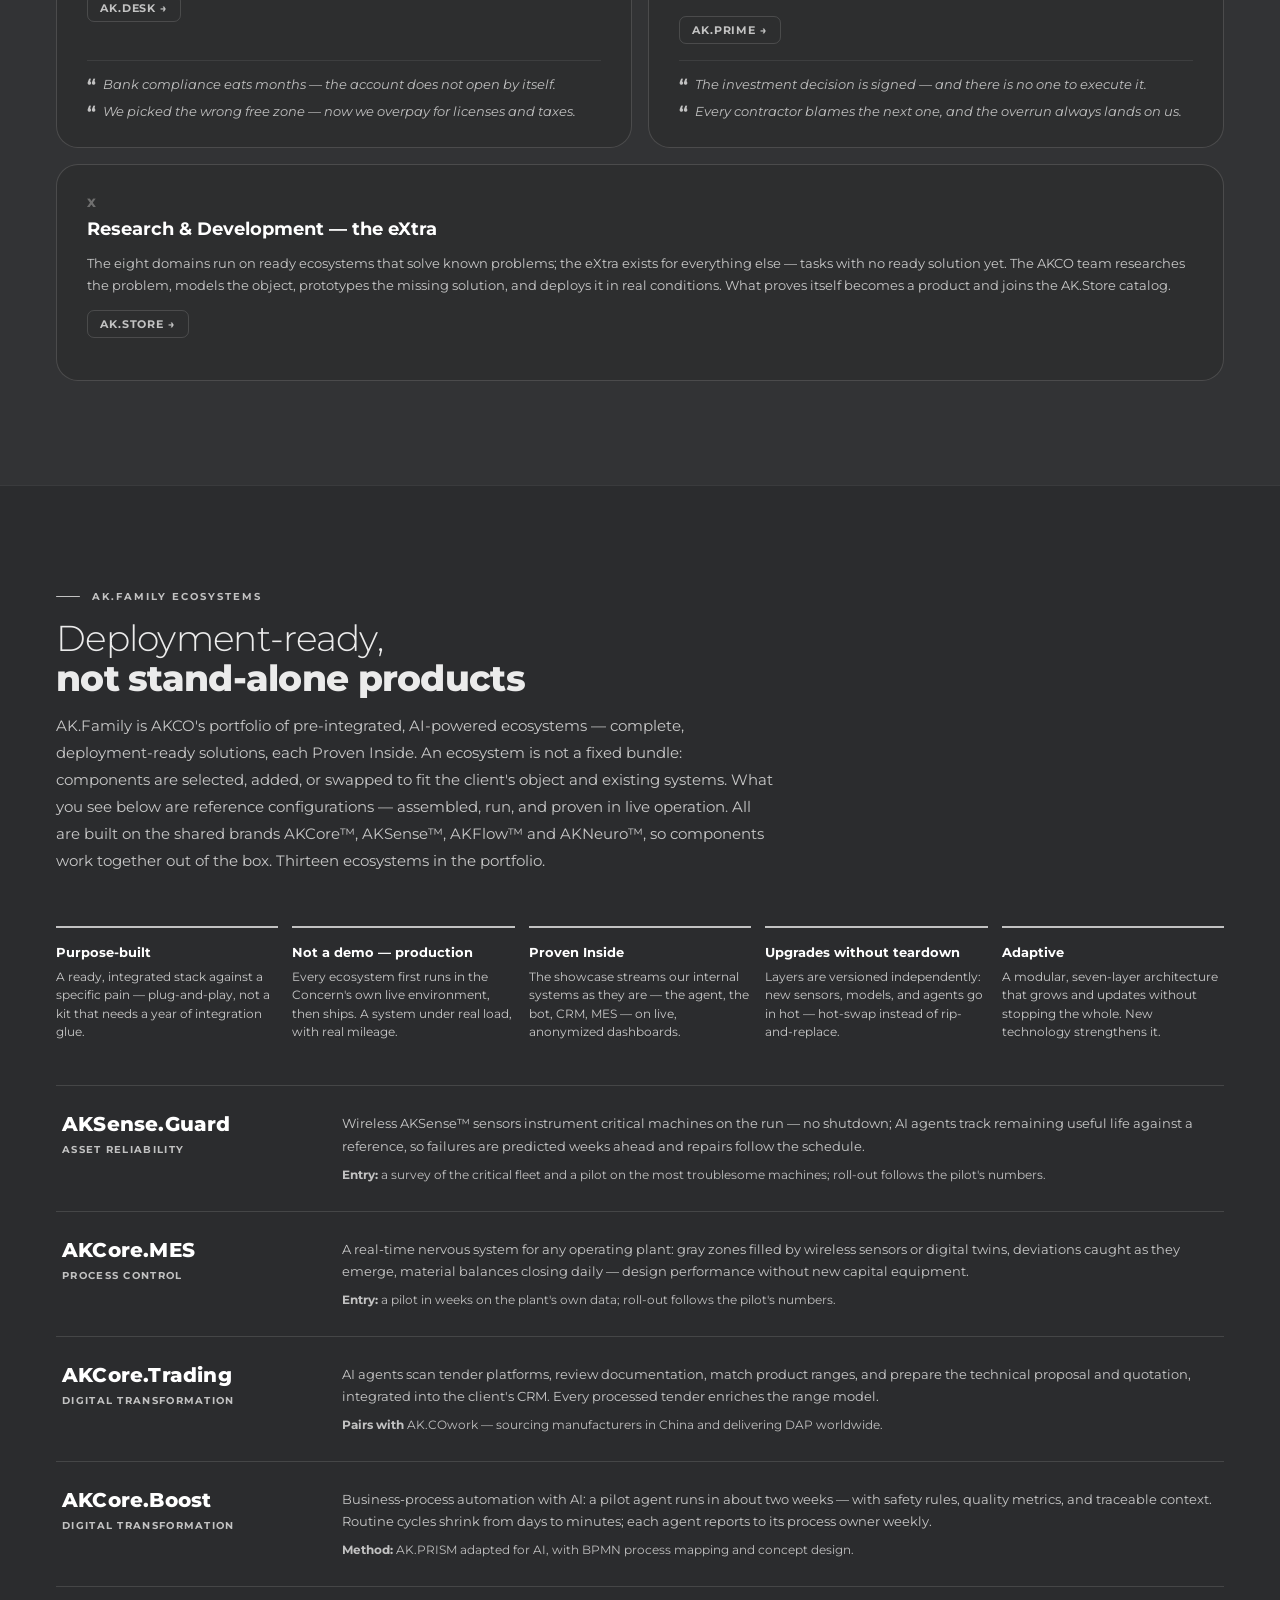
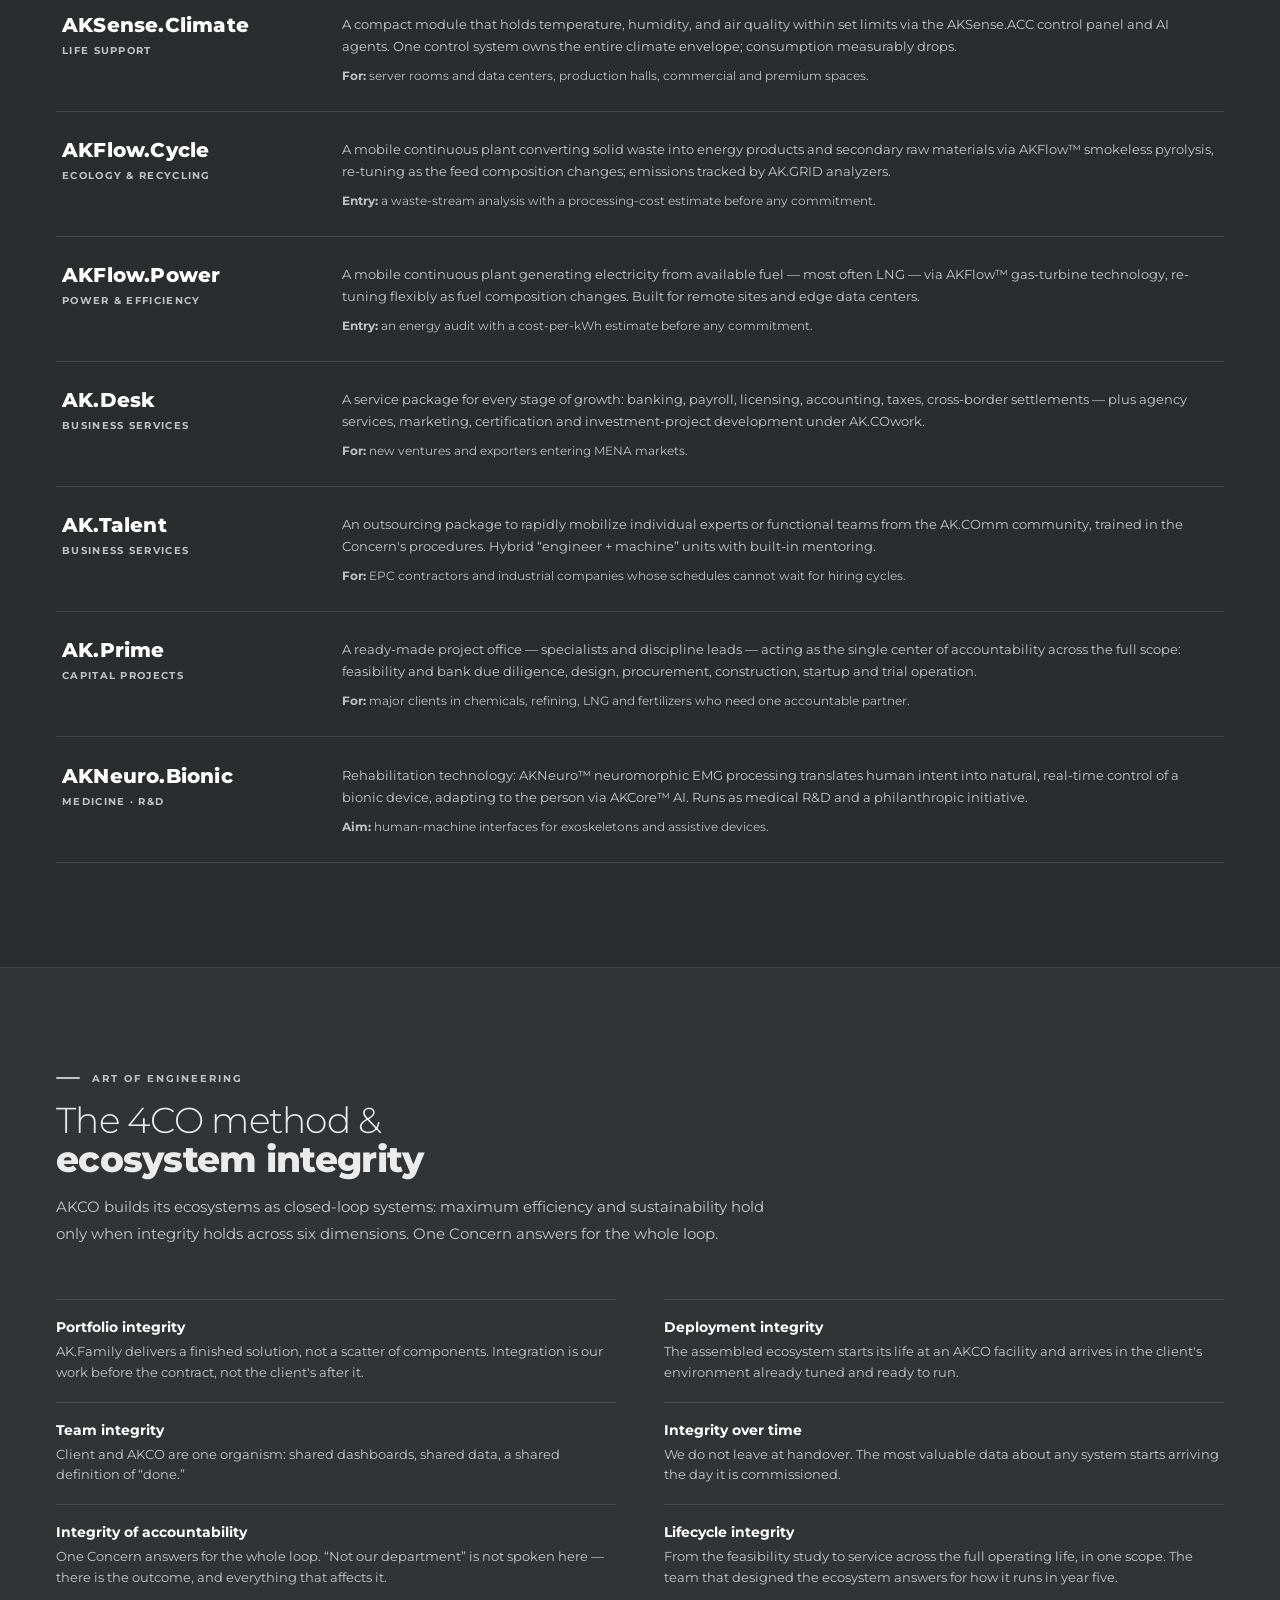
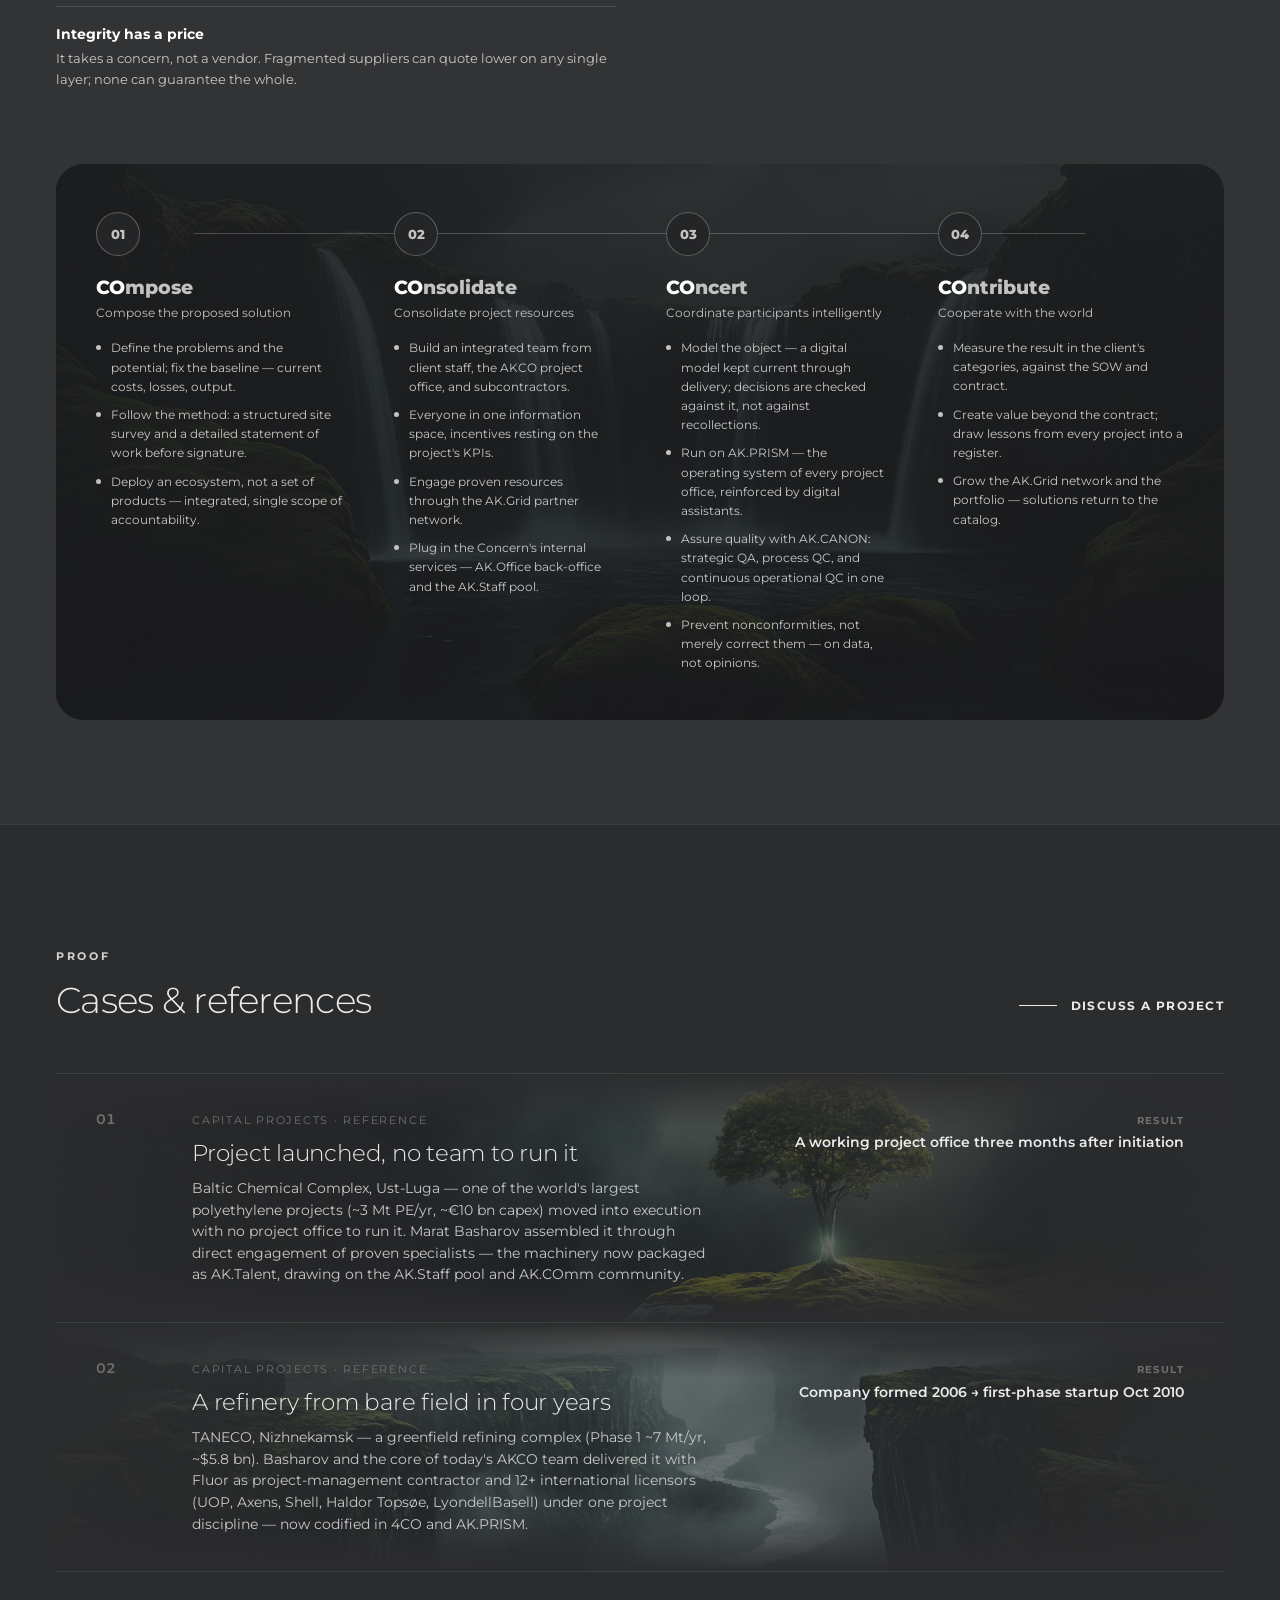
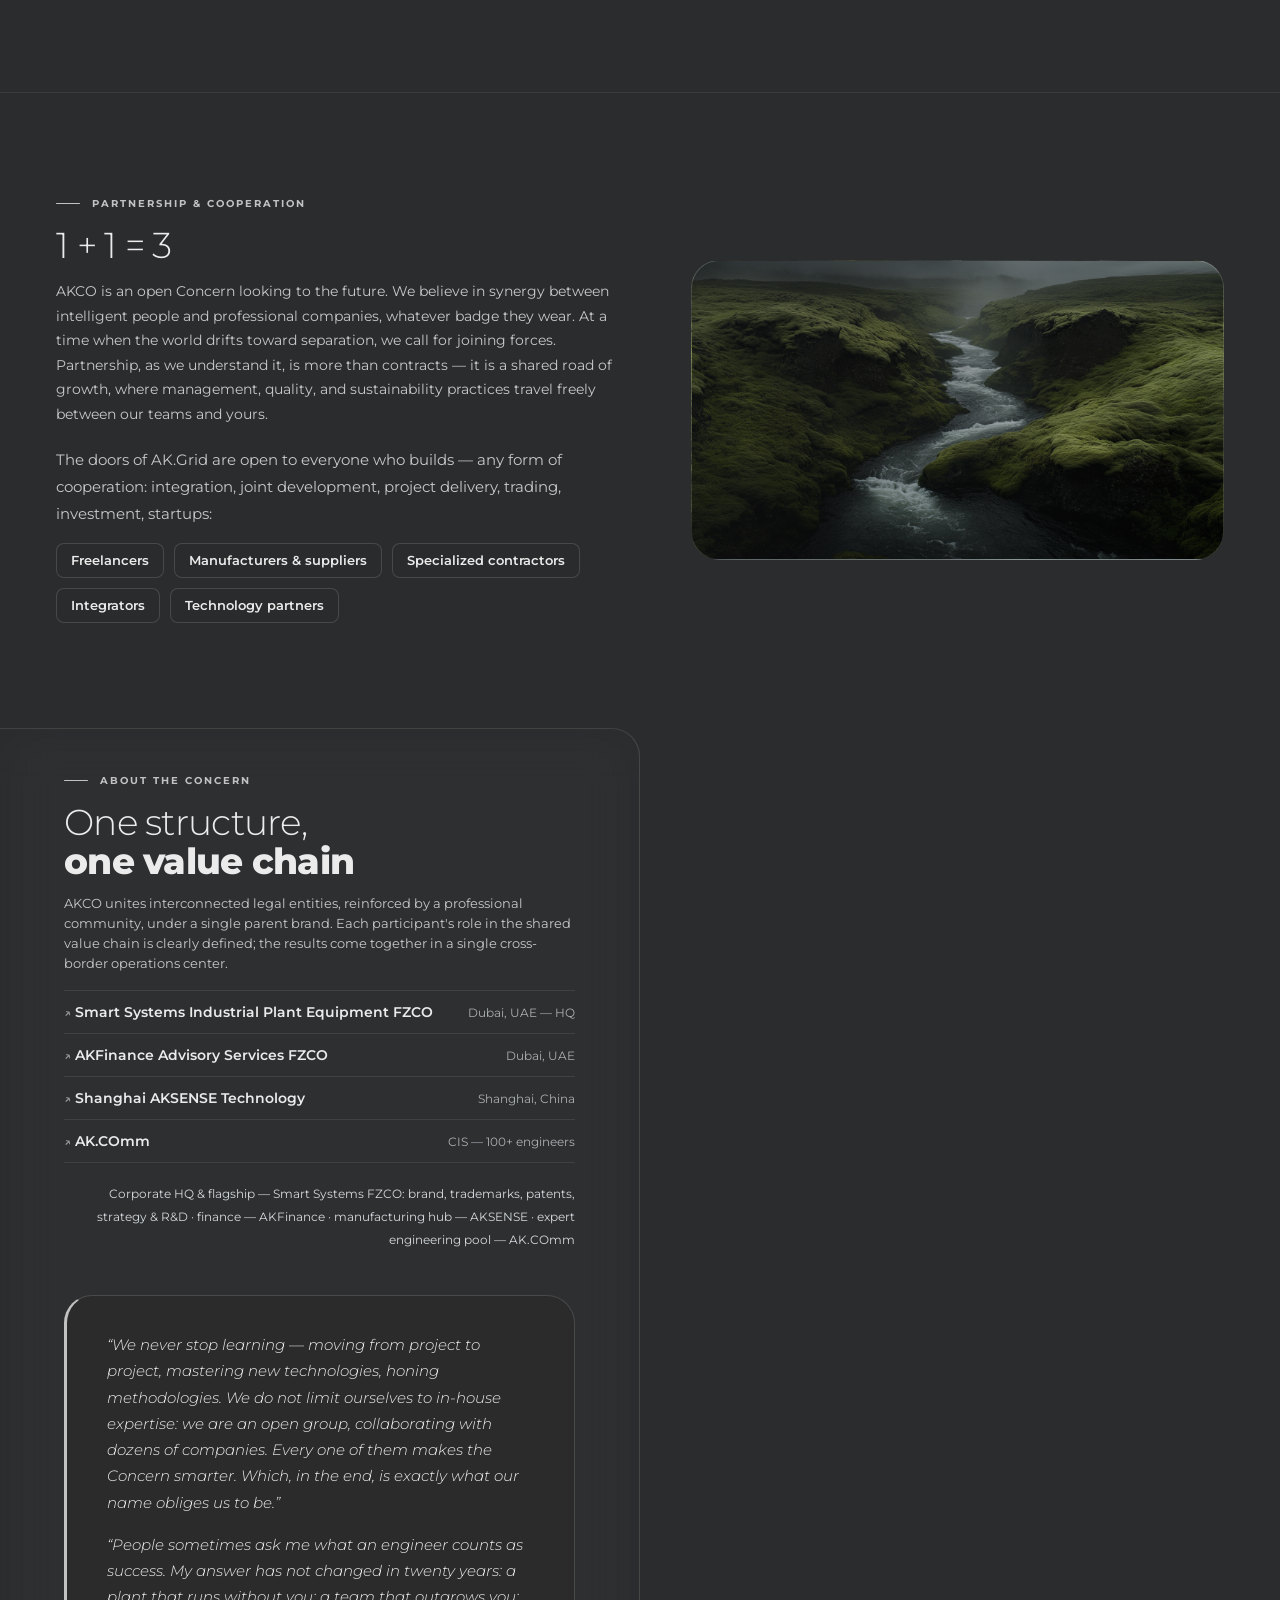
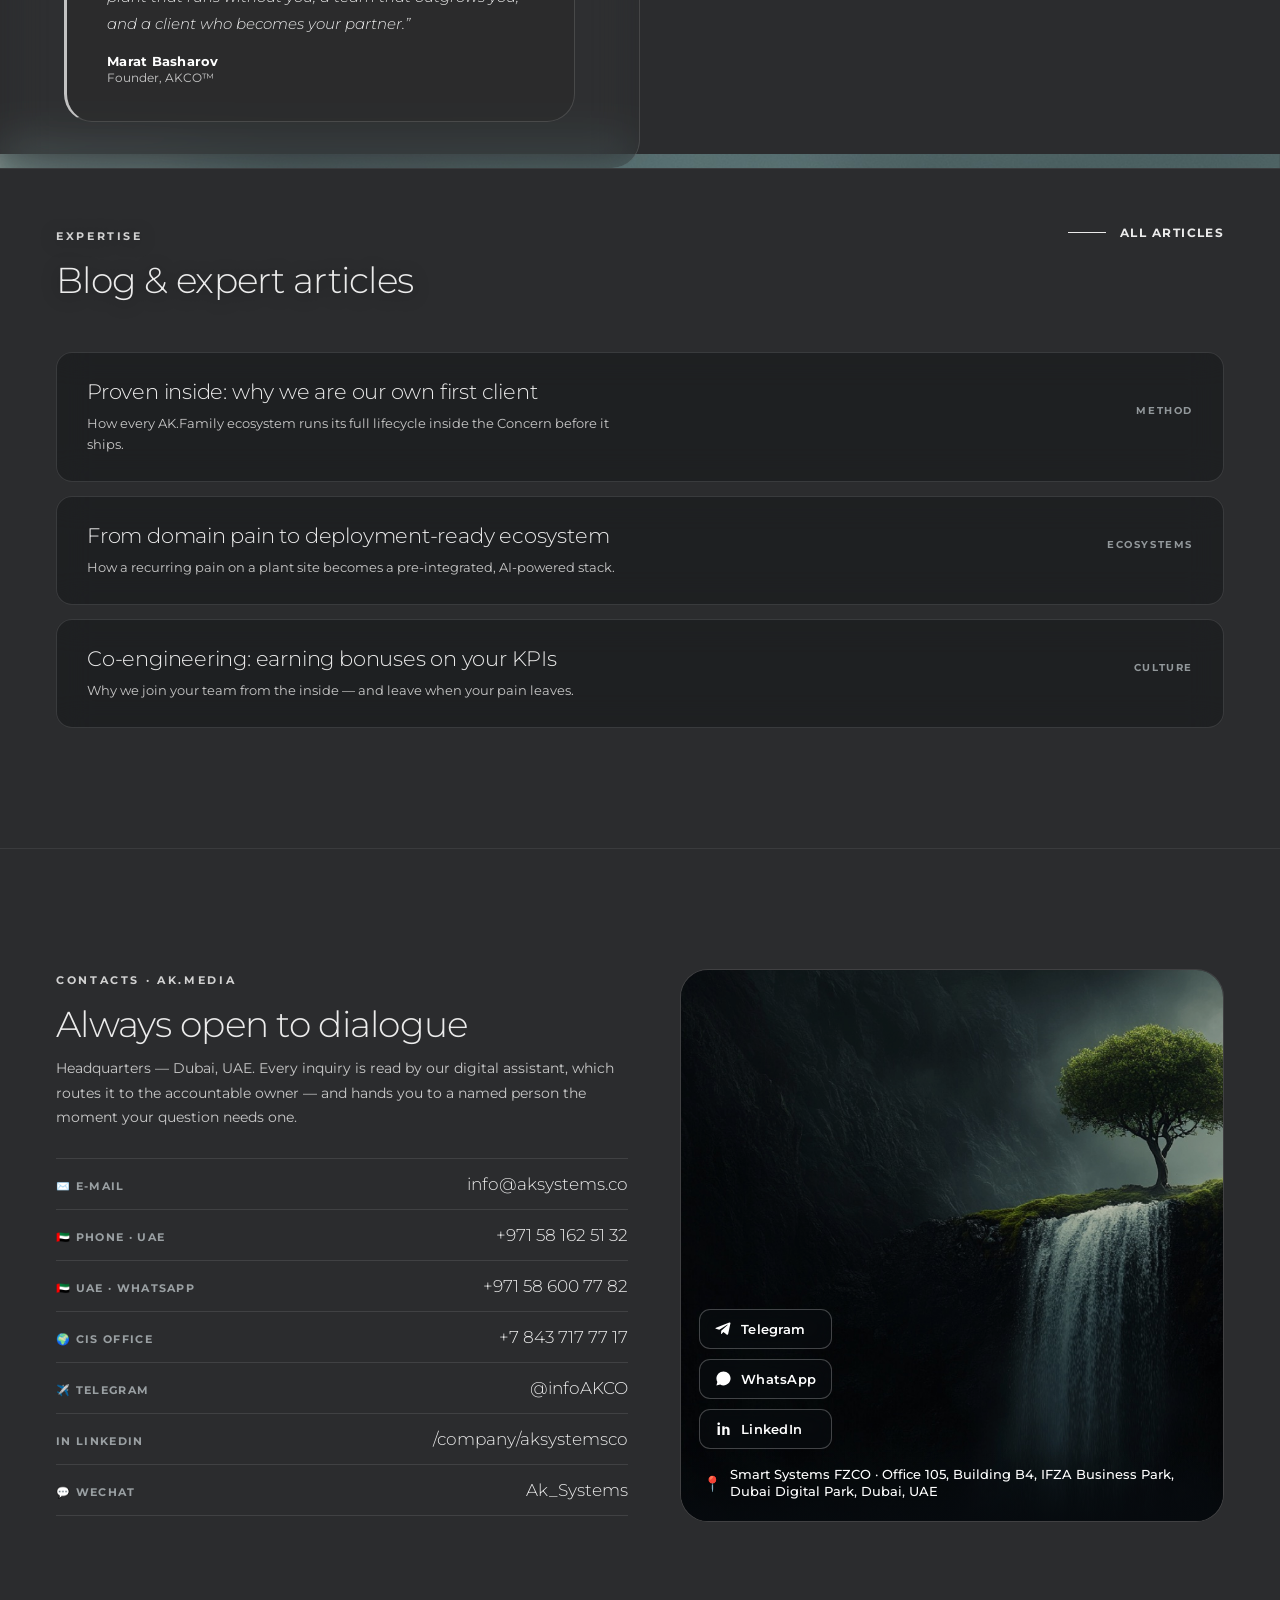
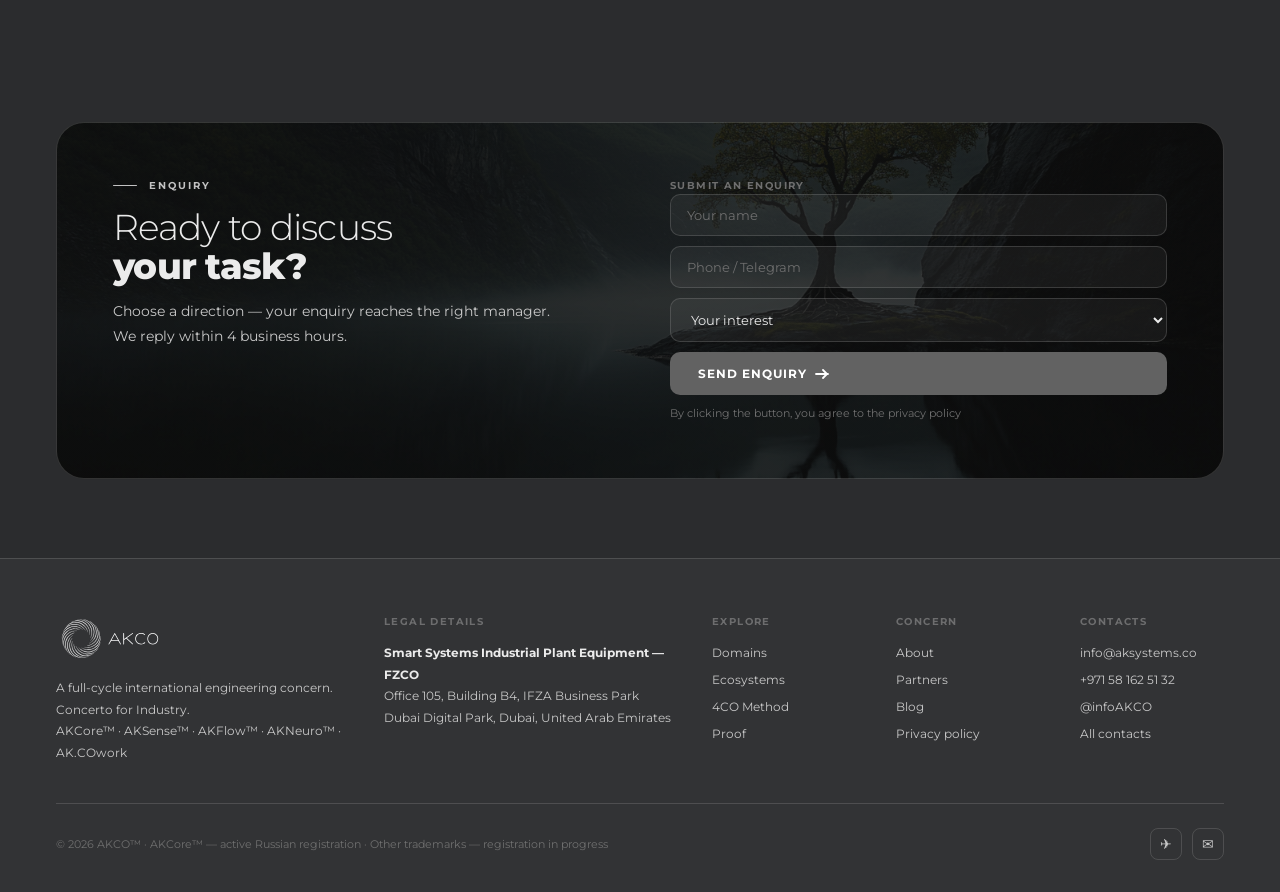
==== commit 67041041: "Hero H1 aligned to final source: 'plays on your side of the score'" ====
--- a/index.html
+++ b/index.html
@@ -789,7 +789,7 @@
   <!-- Контент поверх фото -->
   <div class="hc">
     <div class="ey hi d1"><div class="eyl"></div><span>AKCO™ · Concerto for Industry</span></div>
-    <h1 class="ht hi d2">The Concern that works<br><strong>with you, not instead of you</strong></h1>
+    <h1 class="ht hi d2">The Concern that<br><strong>plays on your side of the score</strong></h1>
     <p class="hd hi d3">A full-cycle international engineering concern that applies intelligence the engineering way — diagnose the pain, assemble the ecosystem that removes it, and answer for the result across its whole operating life. One integrated team inside yours; a single scope of accountability across MENA, China and the CIS.</p>
     <div class="hbtns hi d4">
       <a href="#order" class="btn btn-p">Get in touch</a>
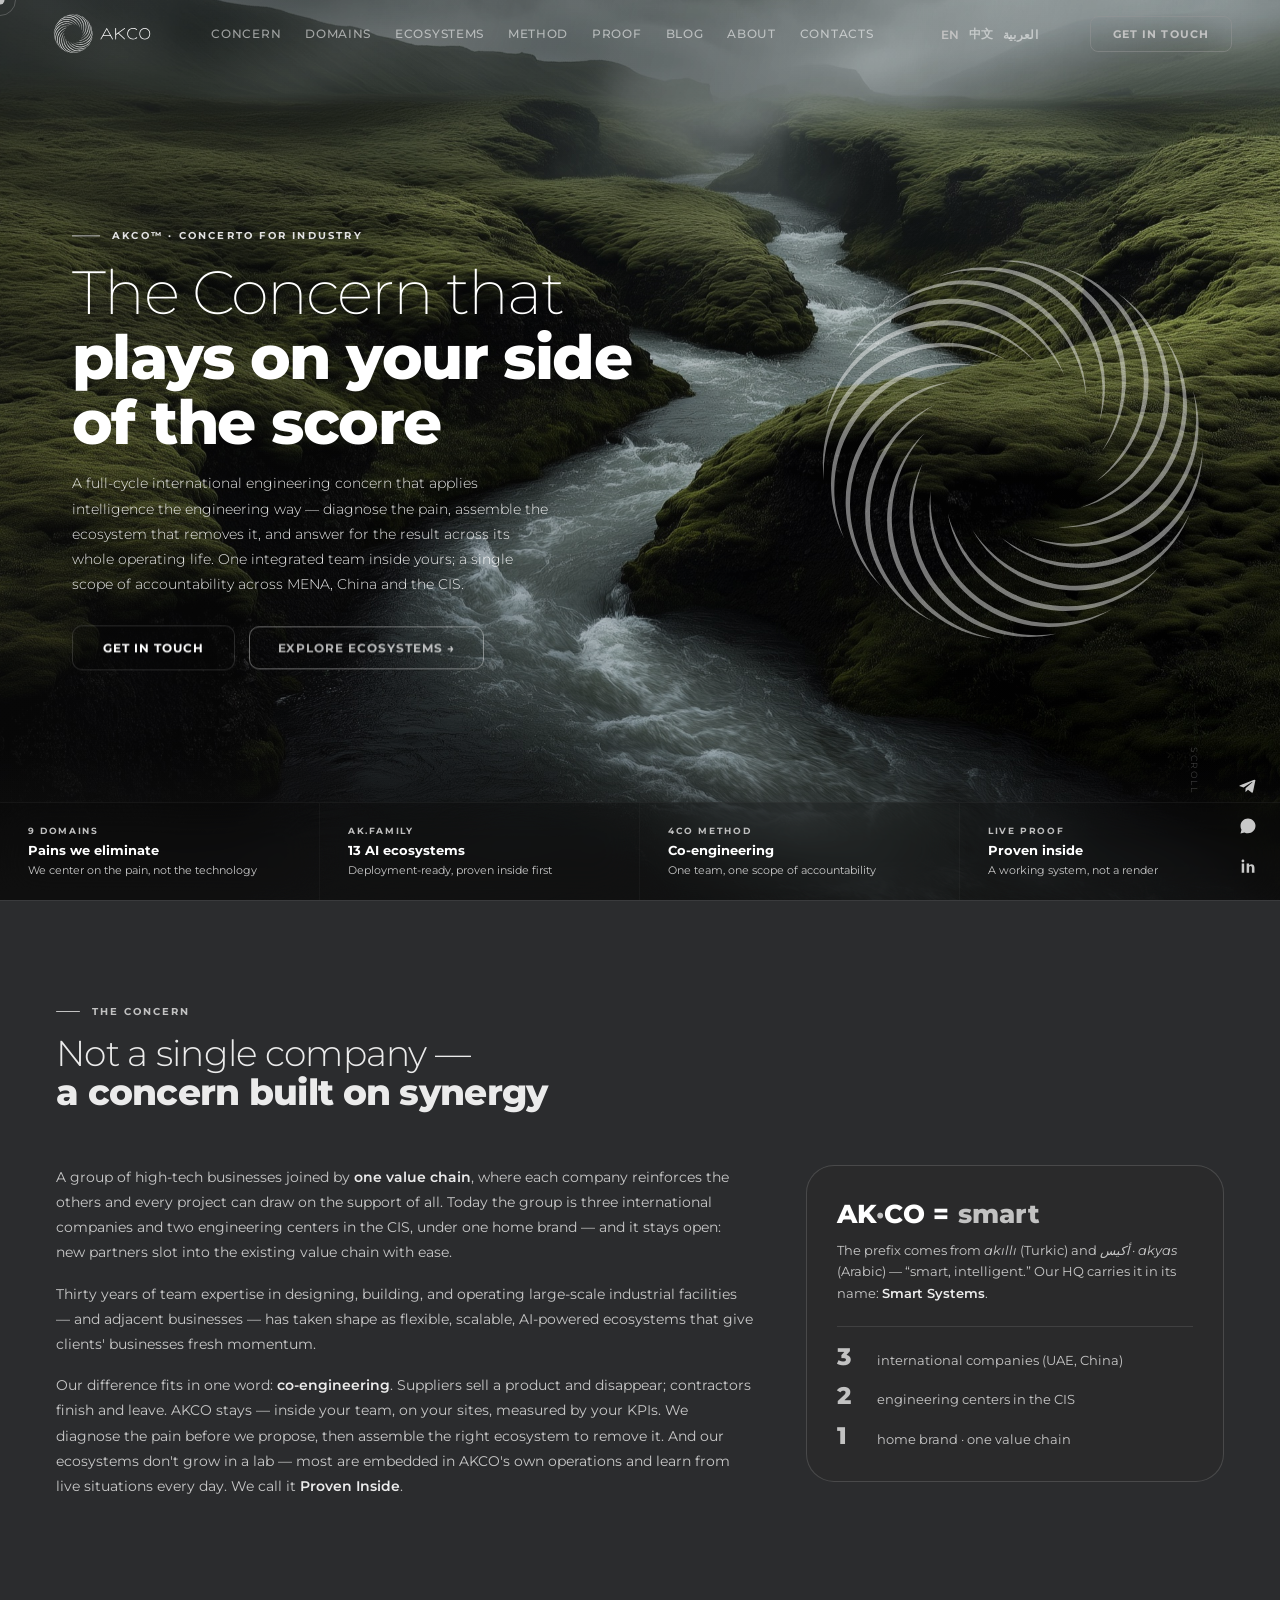
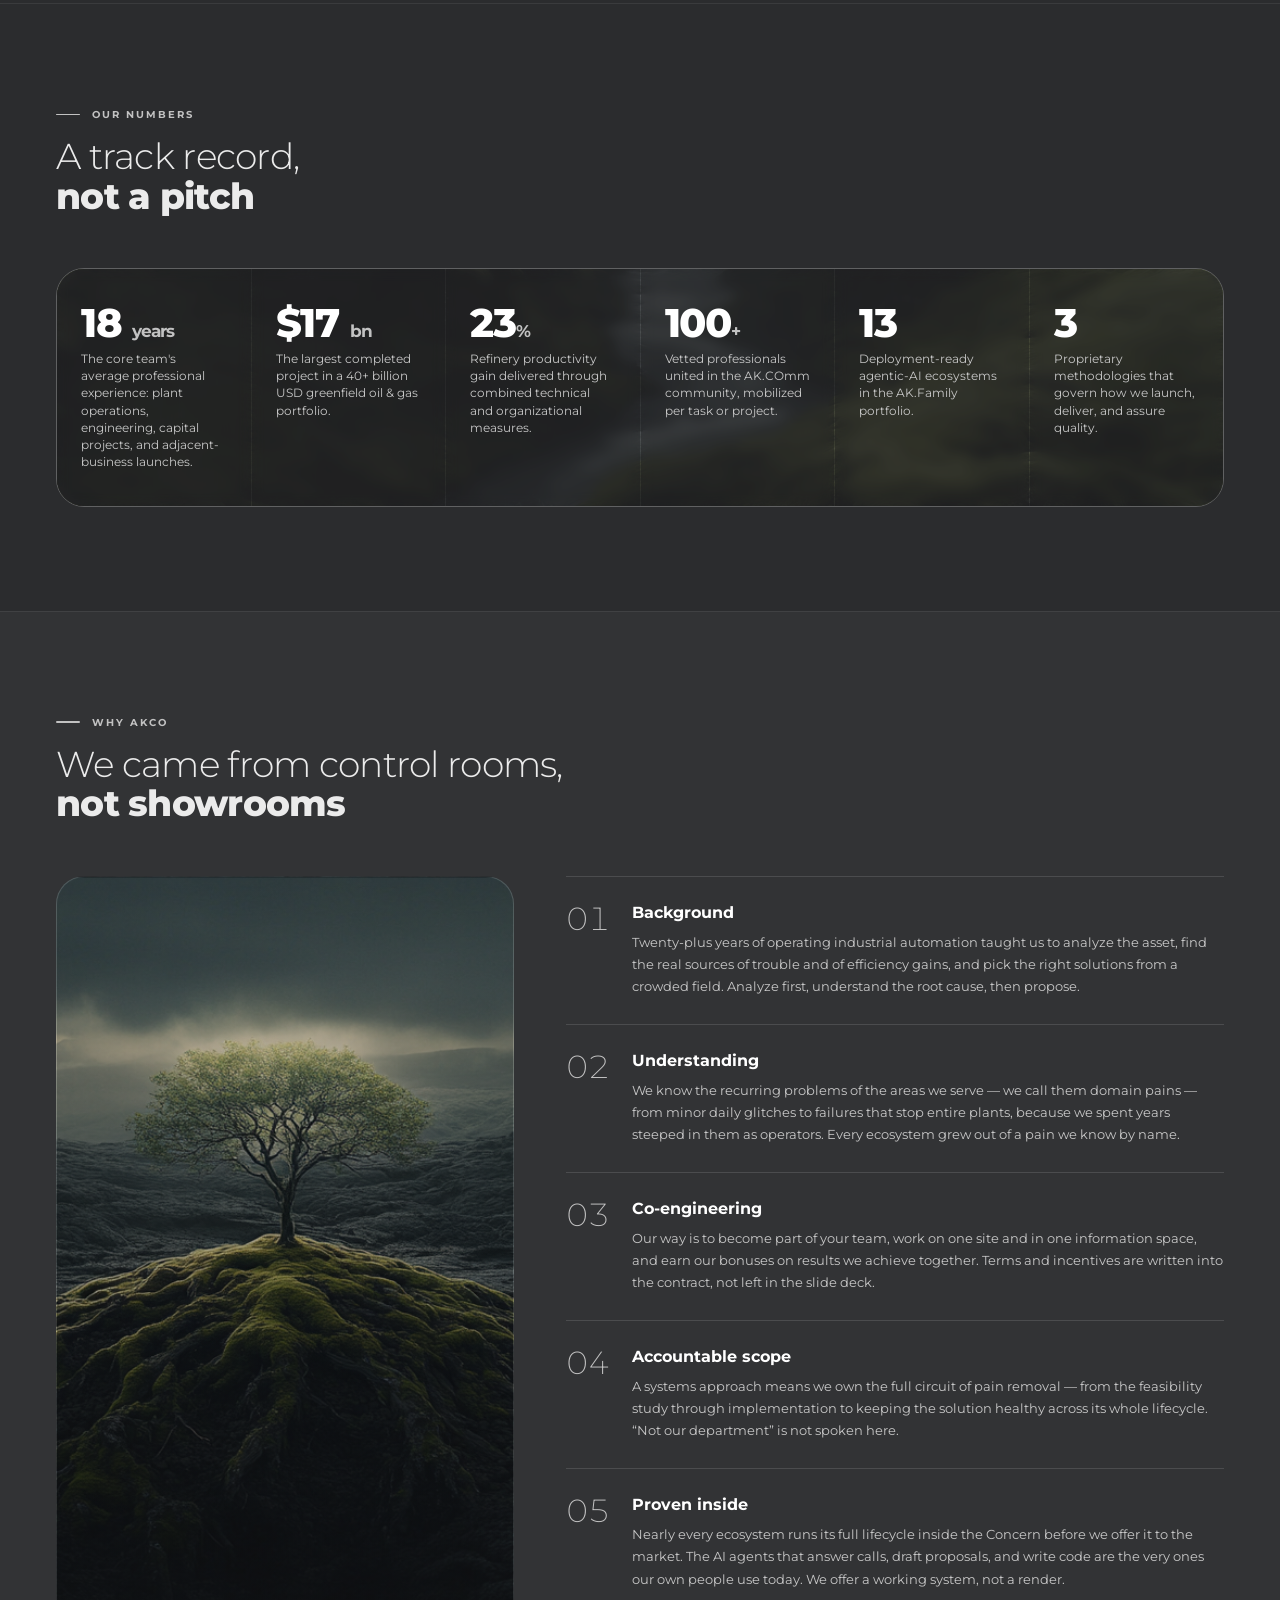
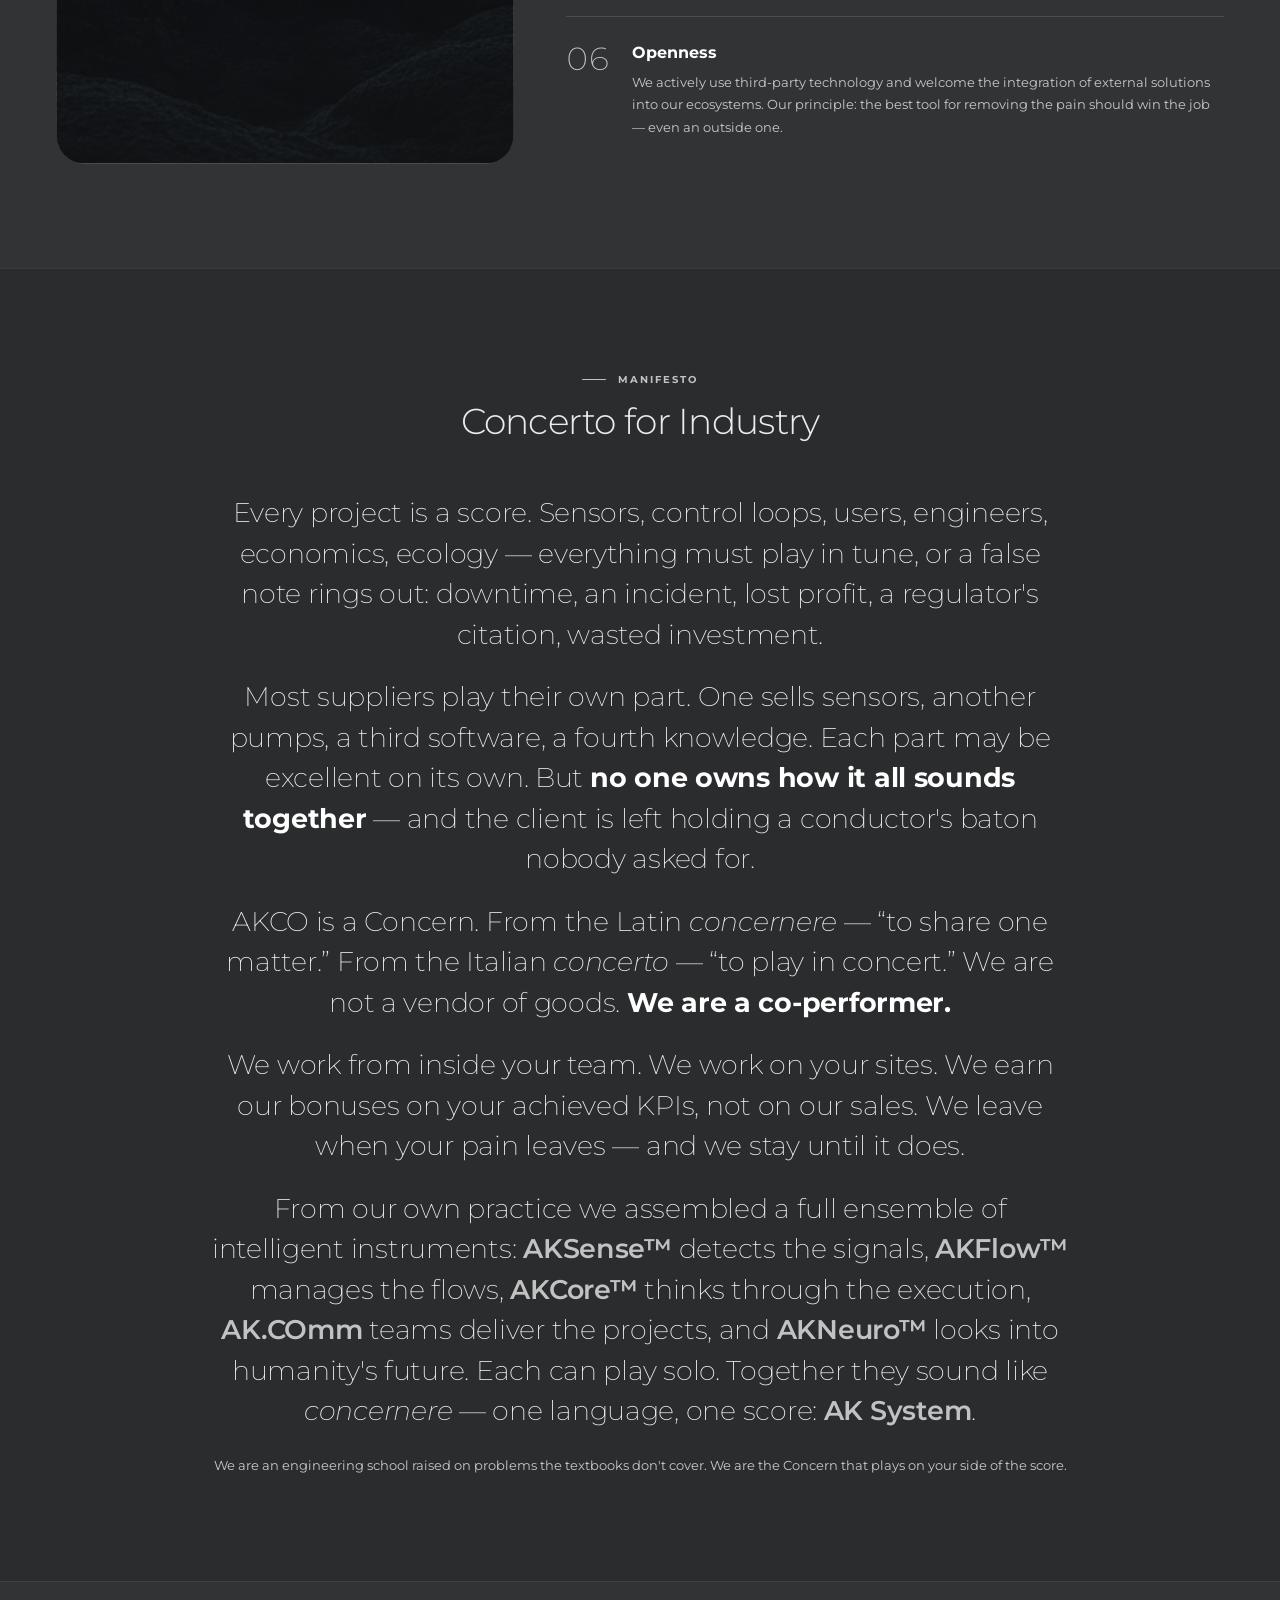
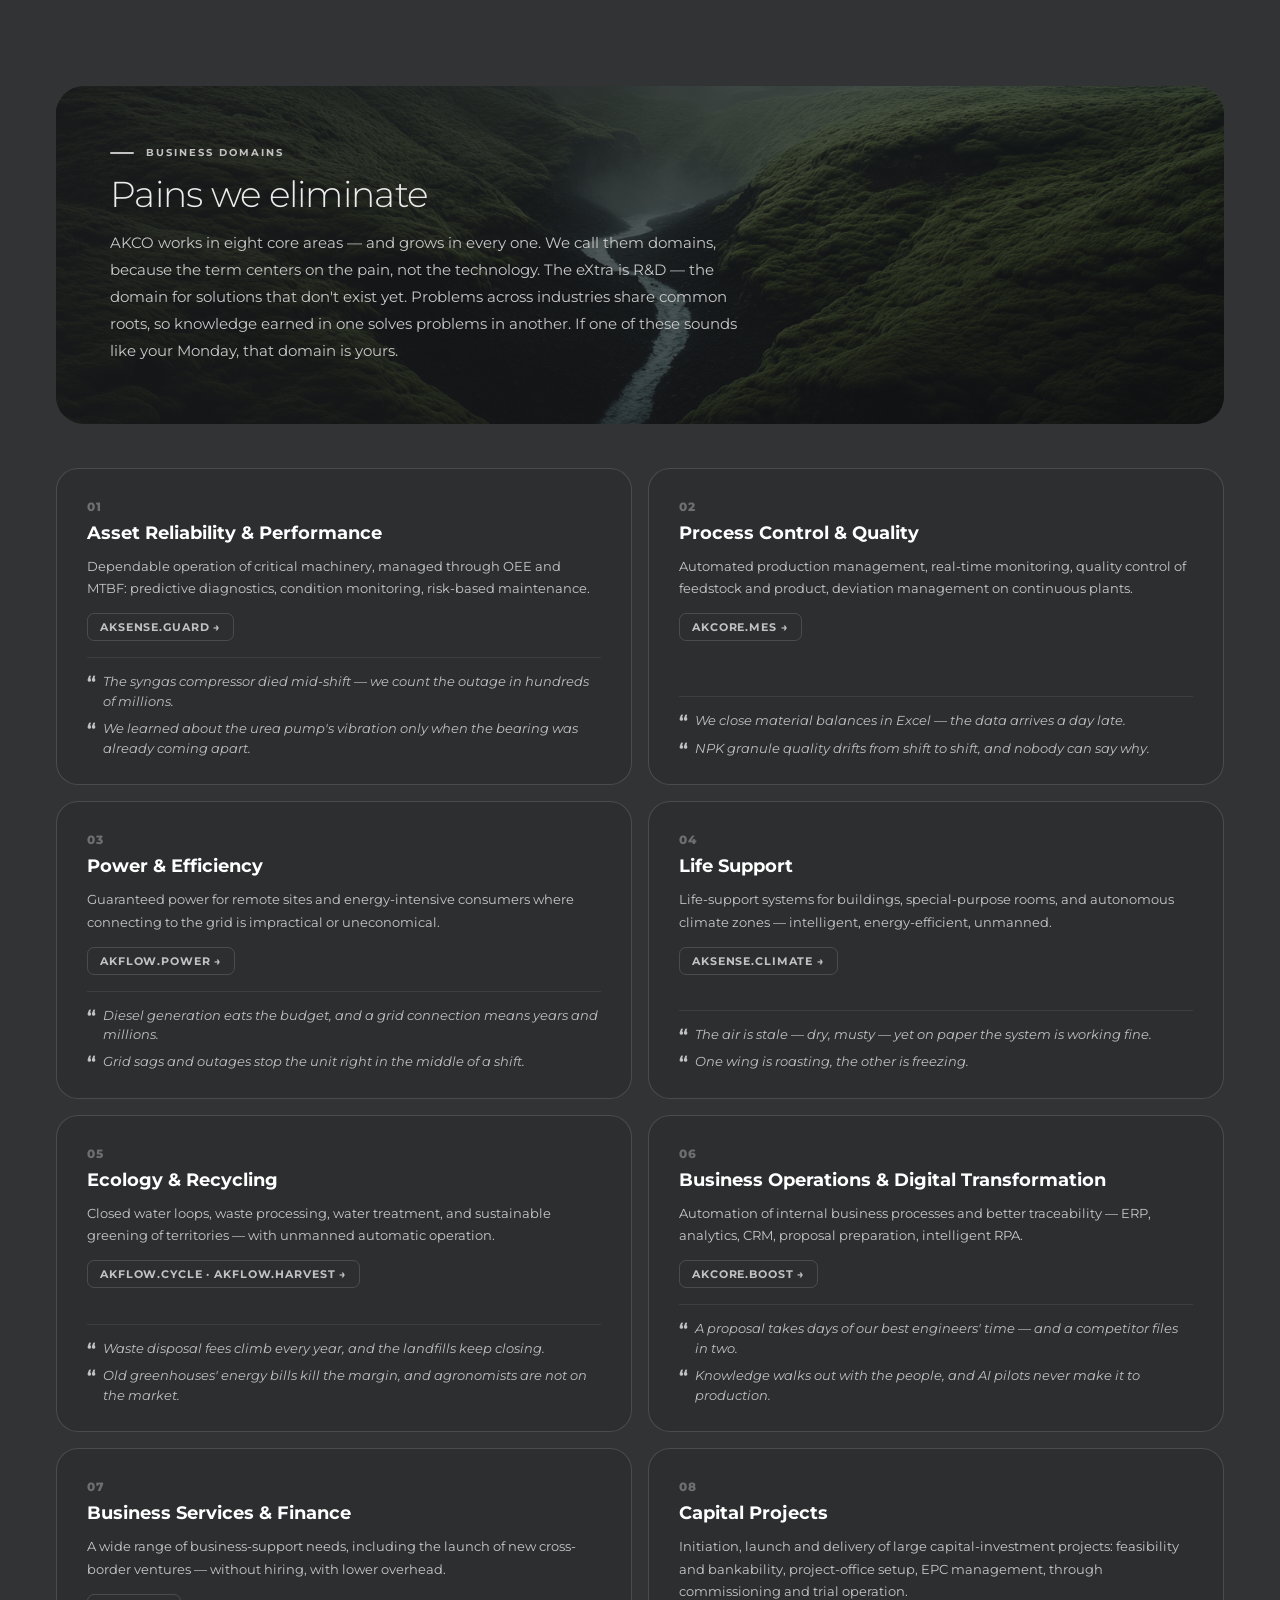
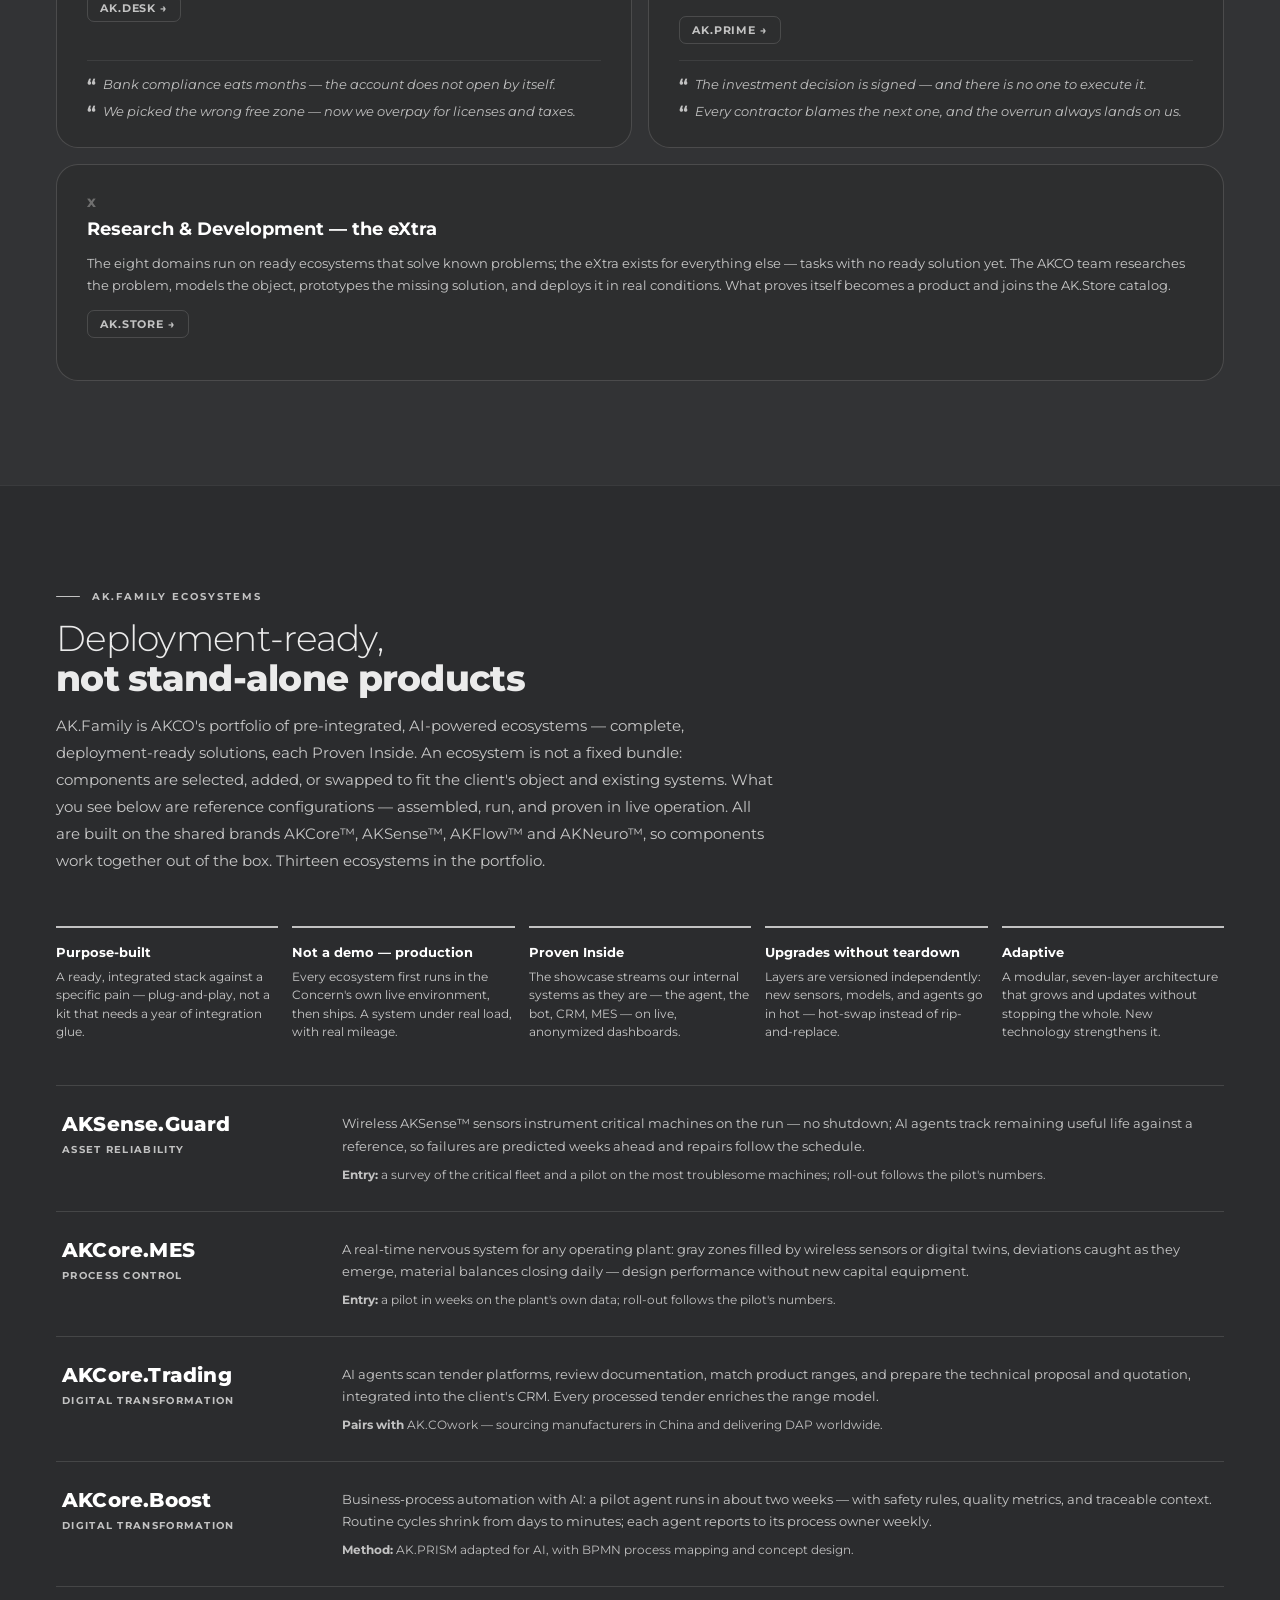
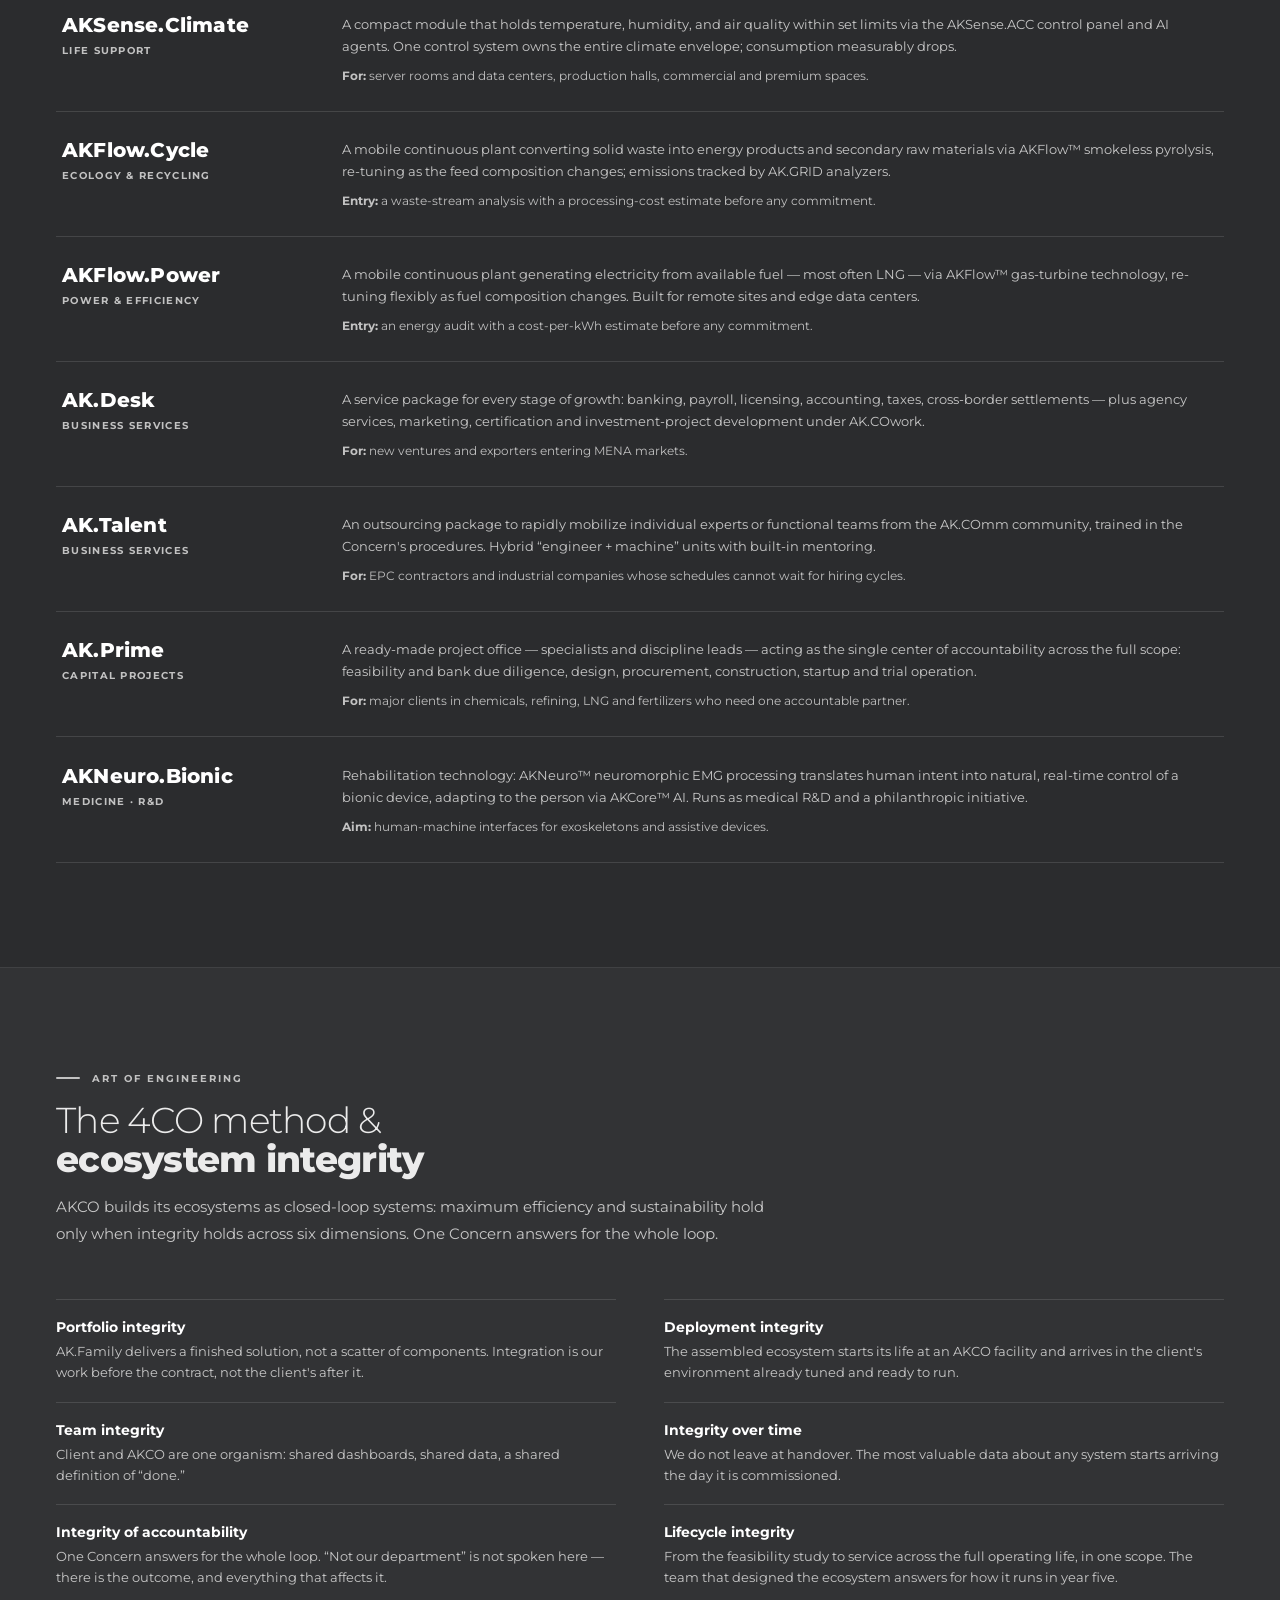
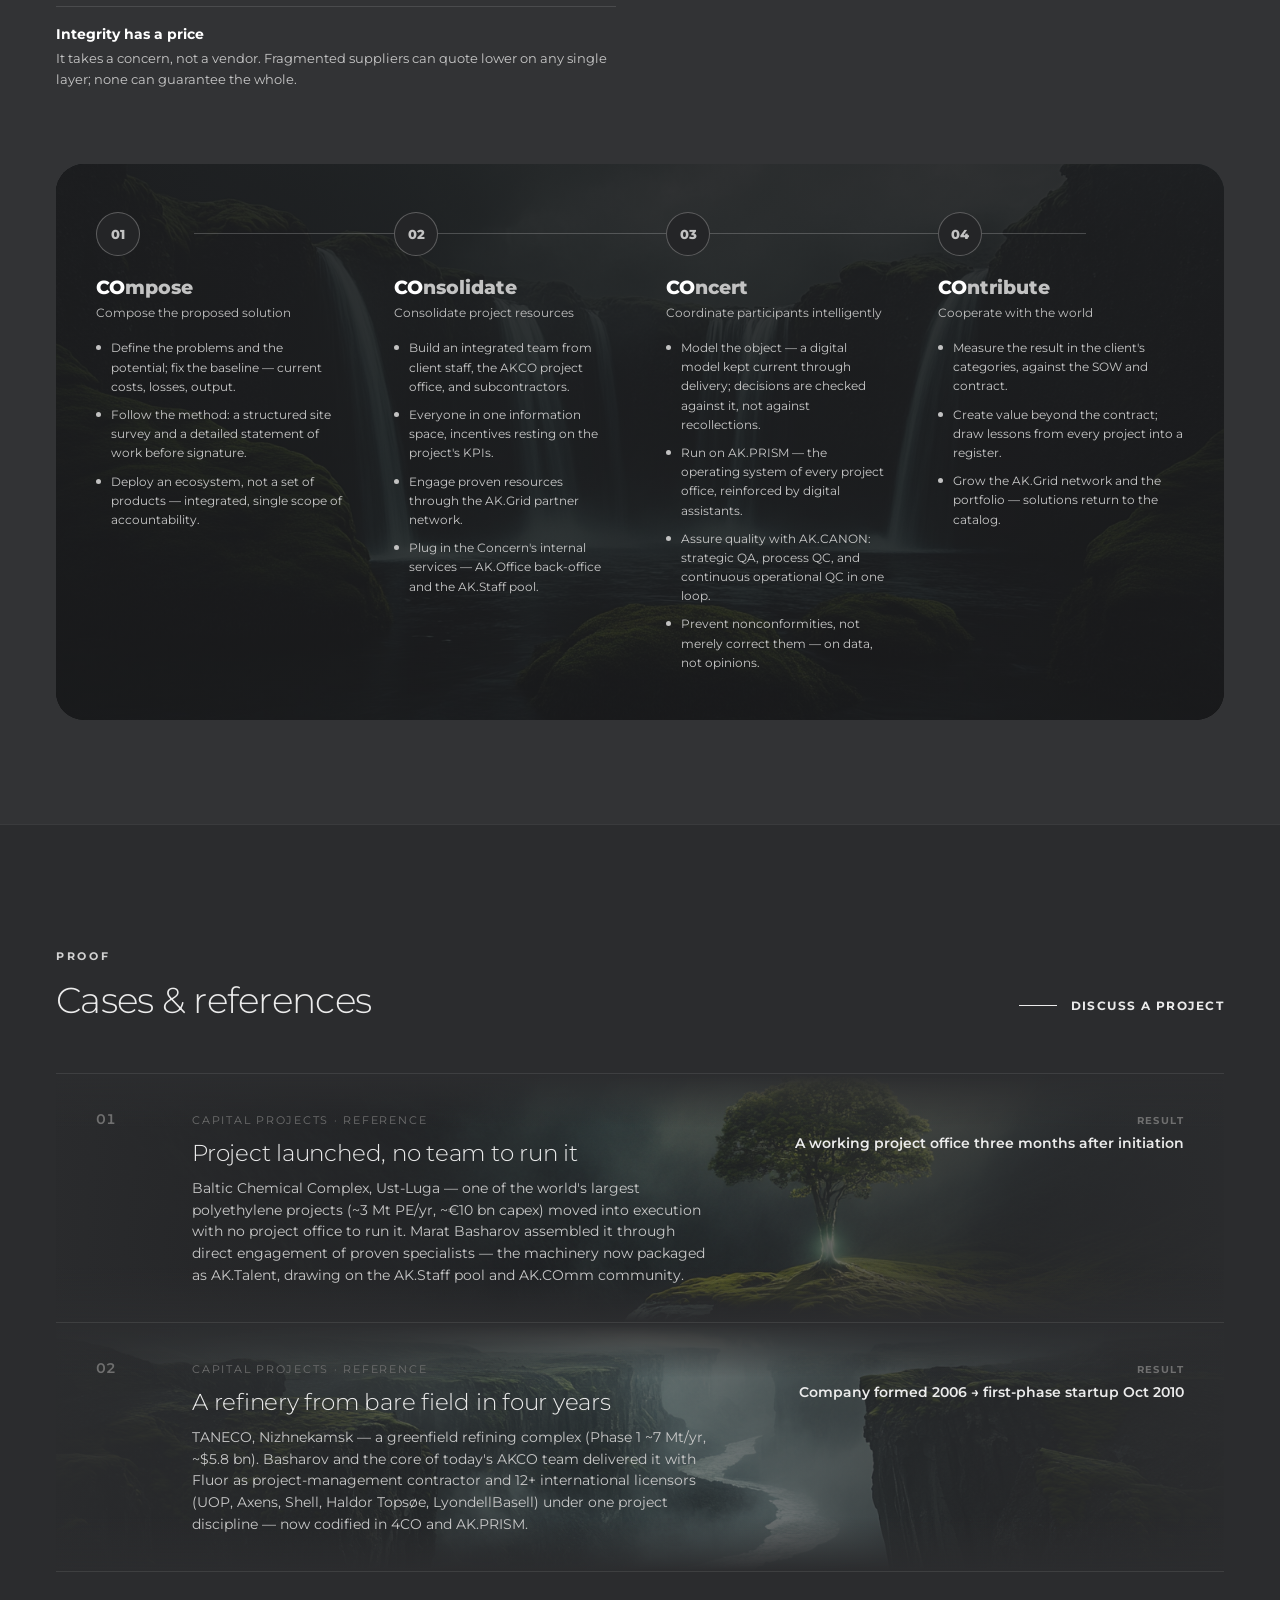
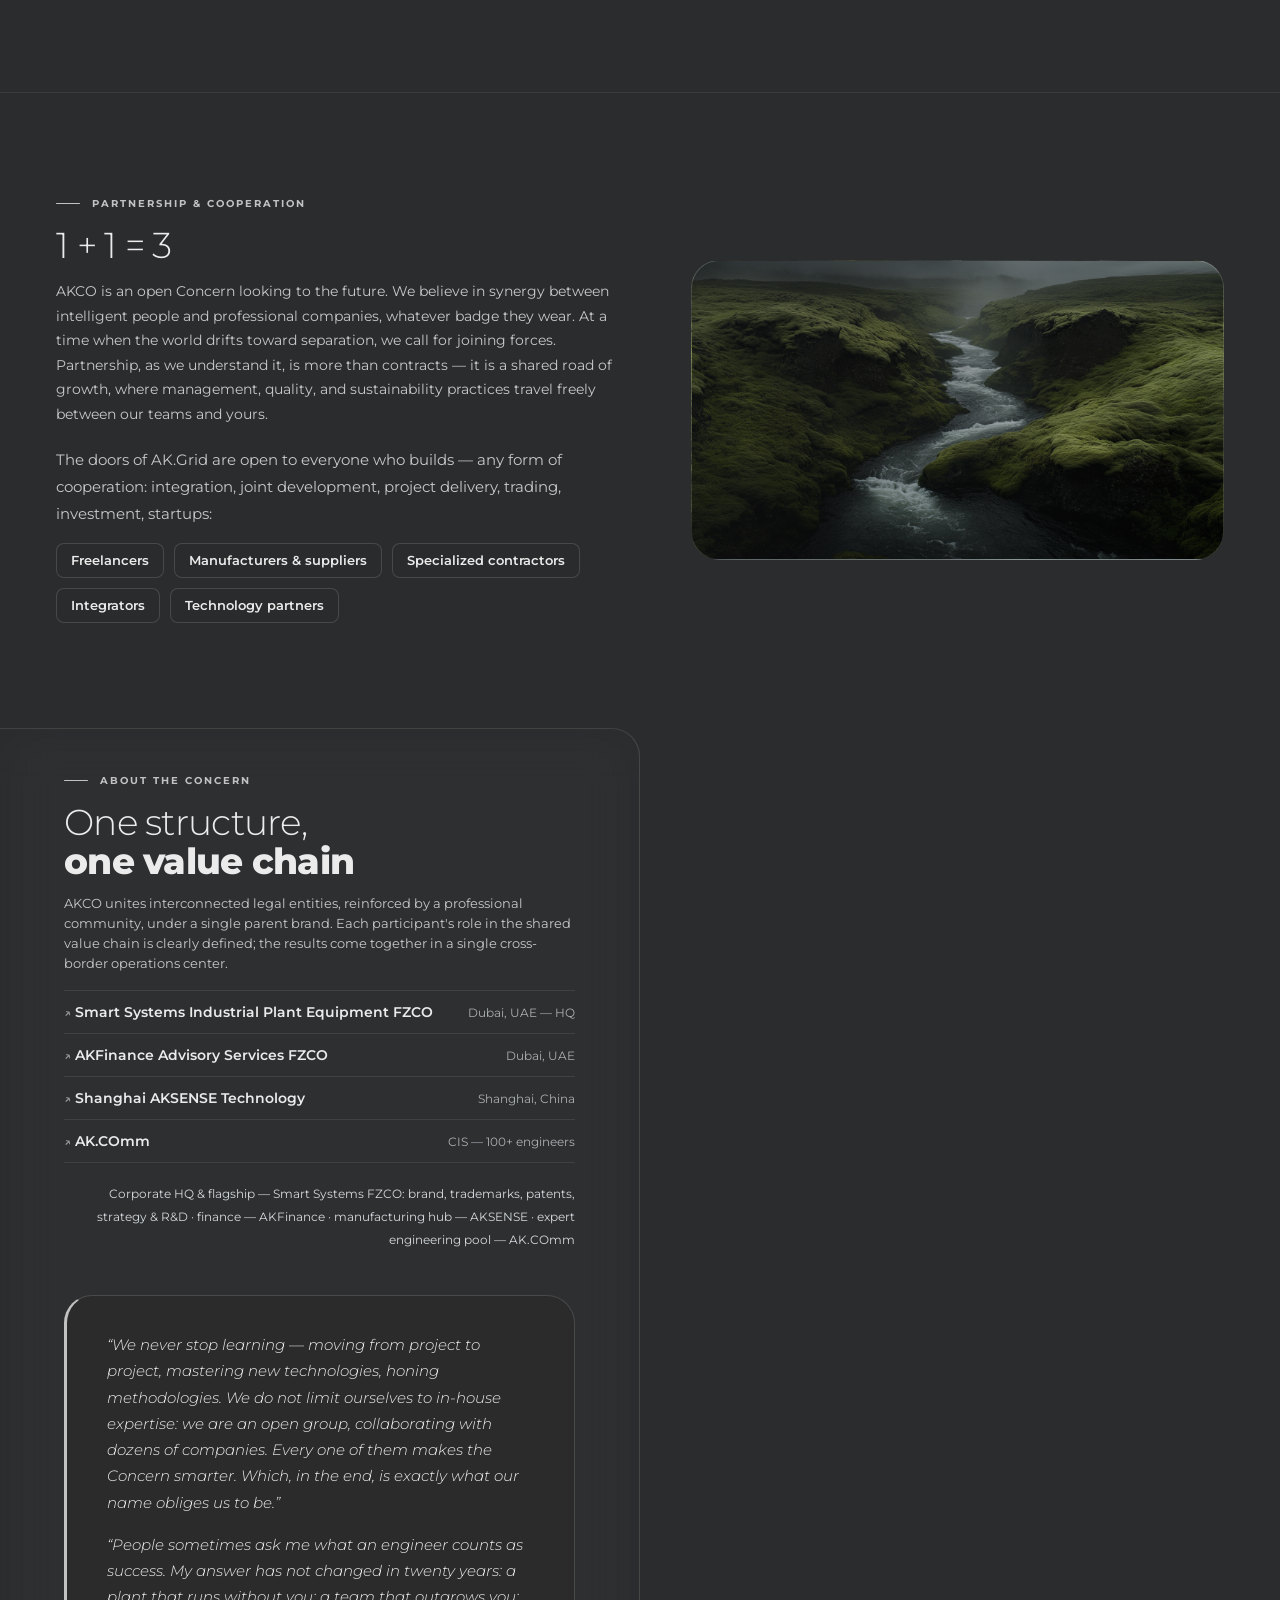
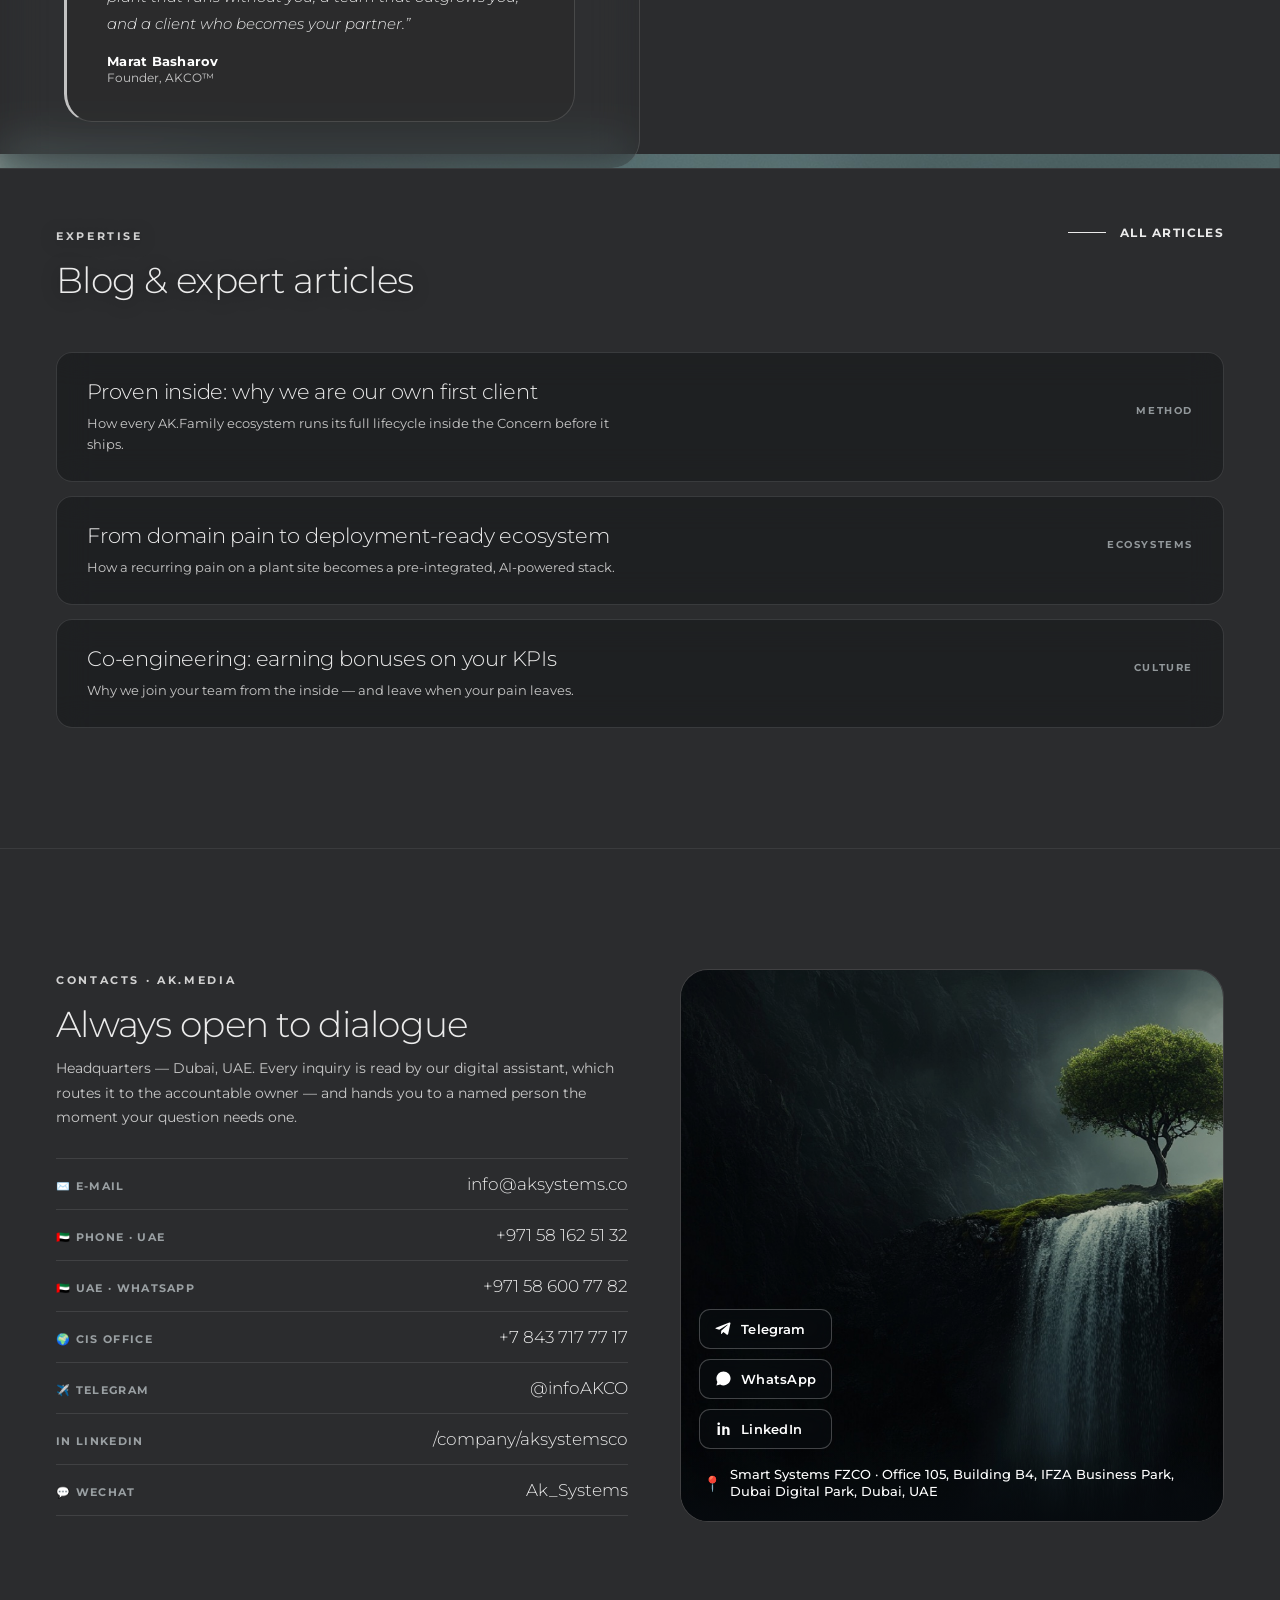
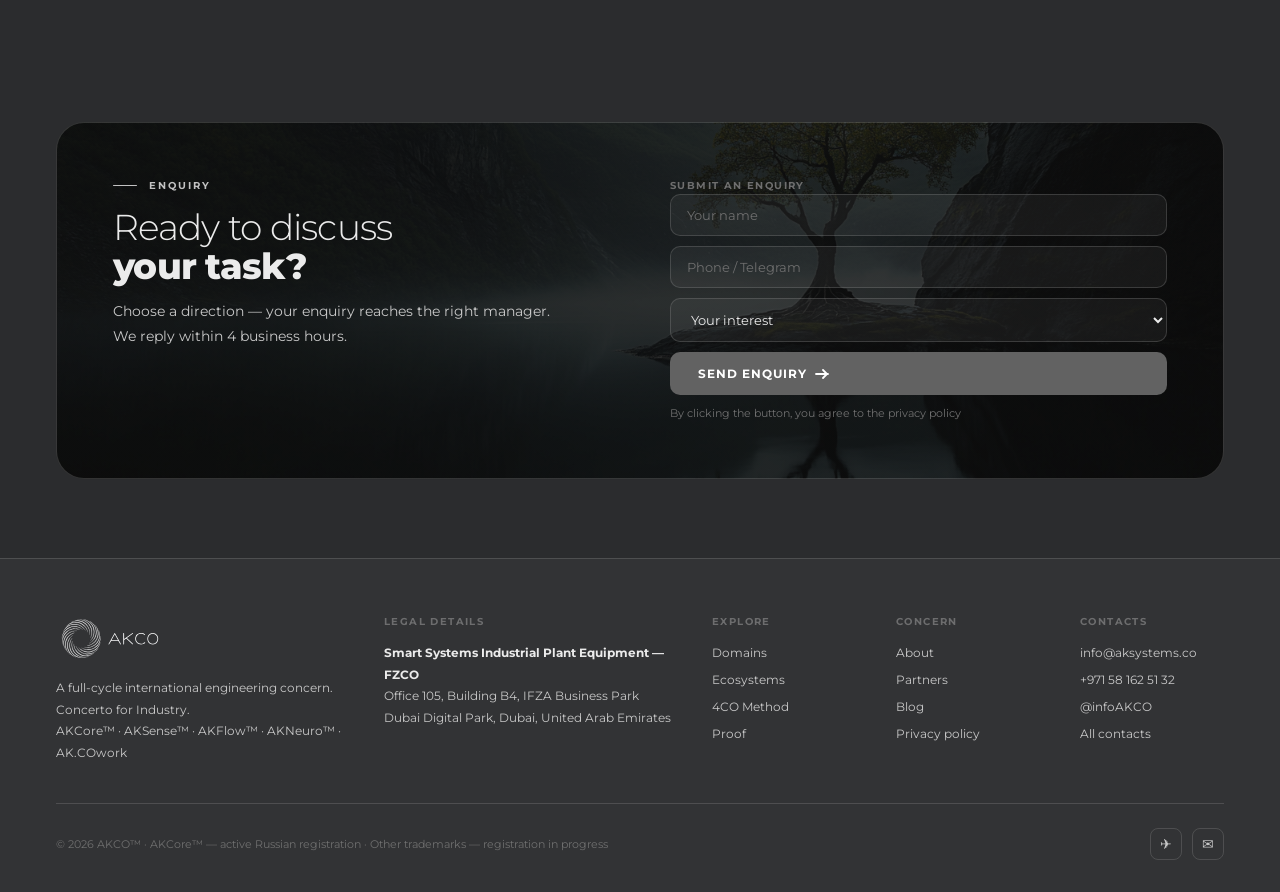
==== commit 385cea21: "Add Arabic (RTL) version /ar and enable العربية switcher across EN/中文/AR Co-Authored-By: Claude Opus" ====
--- a/index.html
+++ b/index.html
@@ -195,6 +195,15 @@
 /* Domain cards — modern 3D "focus-in": card stands up from a slight tilt + scale, with a soft blur */
 .dmc.rv{opacity:0;transform:perspective(1200px) rotateX(9deg) translateY(34px) scale(.975);transform-origin:50% 100%;filter:blur(6px);transition:opacity 1.05s cubic-bezier(.2,.6,.24,1),transform 1.05s cubic-bezier(.2,.6,.24,1),filter 1.05s cubic-bezier(.2,.6,.24,1)}
 .dmc.rv.on{opacity:1;transform:none;filter:none}
+/* Language switcher */
+.lang{display:flex;align-items:center;gap:9px;margin-left:16px;flex-shrink:0}
+.lang a,.lang span{font-size:12px;font-weight:600;letter-spacing:.03em;color:rgba(255,255,255,.5);transition:color .2s;white-space:nowrap;text-decoration:none}
+.lang a:hover{color:#fff}
+.lang .is-cur{color:var(--teal);cursor:default}
+.lang .soon{color:rgba(255,255,255,.26);cursor:default}
+@media(max-width:900px){nav .lang{display:none}}
+.mob .lang{display:flex;margin:26px 0 0;gap:20px;border-top:1px solid var(--border);padding-top:22px}
+.mob .lang a,.mob .lang span{font-size:17px}
 @media(prefers-reduced-motion:reduce){
   .rv,.rv.on{opacity:1!important;transform:none!important;transition:none!important}
   .hi{opacity:1!important;animation:none!important}
@@ -747,6 +756,11 @@
   <a href="#about" onclick="cm()">About</a>
   <a href="#contacts" onclick="cm()">Contacts</a>
   <a href="#order" onclick="cm()">Get in touch</a>
+  <div class="lang">
+    <a class="is-cur" aria-current="true">EN</a>
+    <a href="zh/index.html" hreflang="zh">中文</a>
+    <a href="ar/index.html" hreflang="ar">العربية</a>
+  </div>
 </div>
 
 <!-- NAV -->
@@ -763,6 +777,11 @@
     <a href="#blog">Blog</a>
     <a href="#about">About</a>
     <a href="#contacts">Contacts</a>
+  </div>
+  <div class="lang">
+    <a class="is-cur" aria-current="true">EN</a>
+    <a href="zh/index.html" hreflang="zh">中文</a>
+    <a href="ar/index.html" hreflang="ar">العربية</a>
   </div>
   <button class="nbtn" onclick="gs('order')">Get in touch</button>
   <button class="burger" onclick="document.getElementById('mob').classList.toggle('open')">
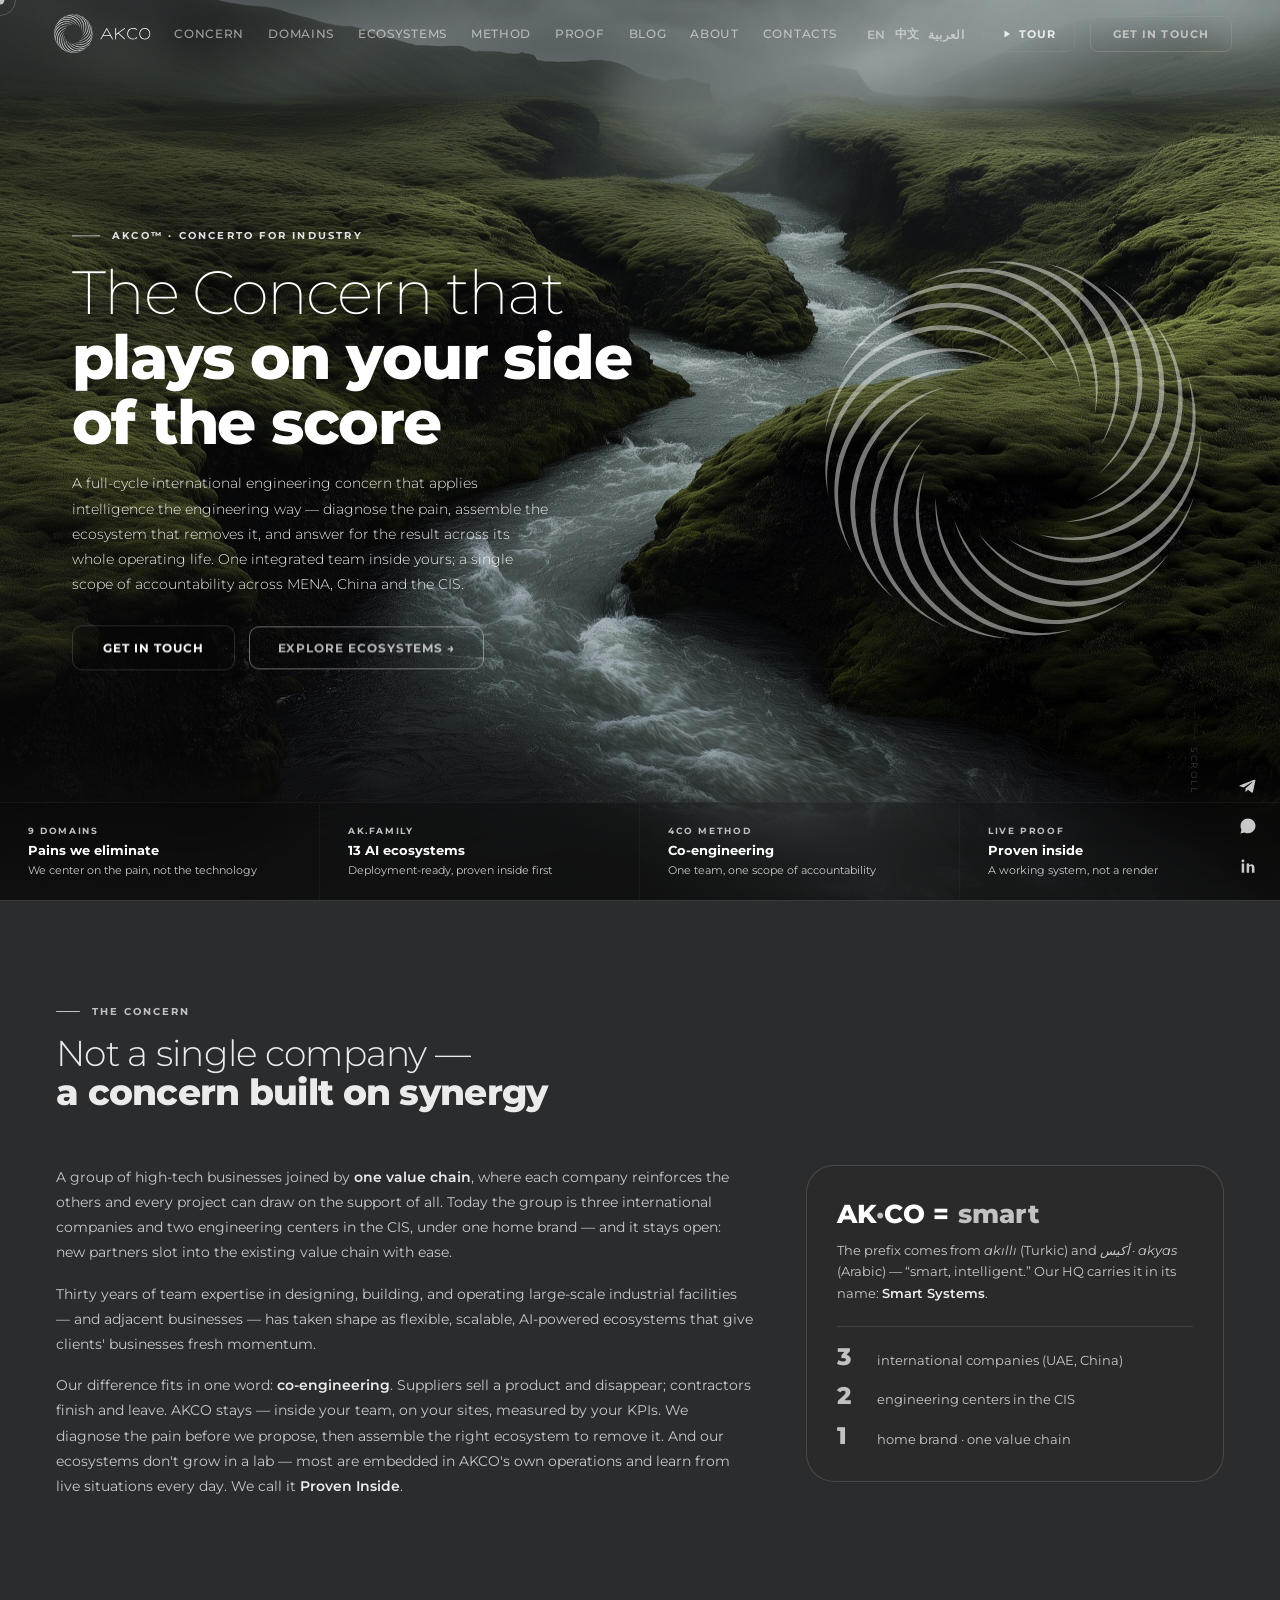
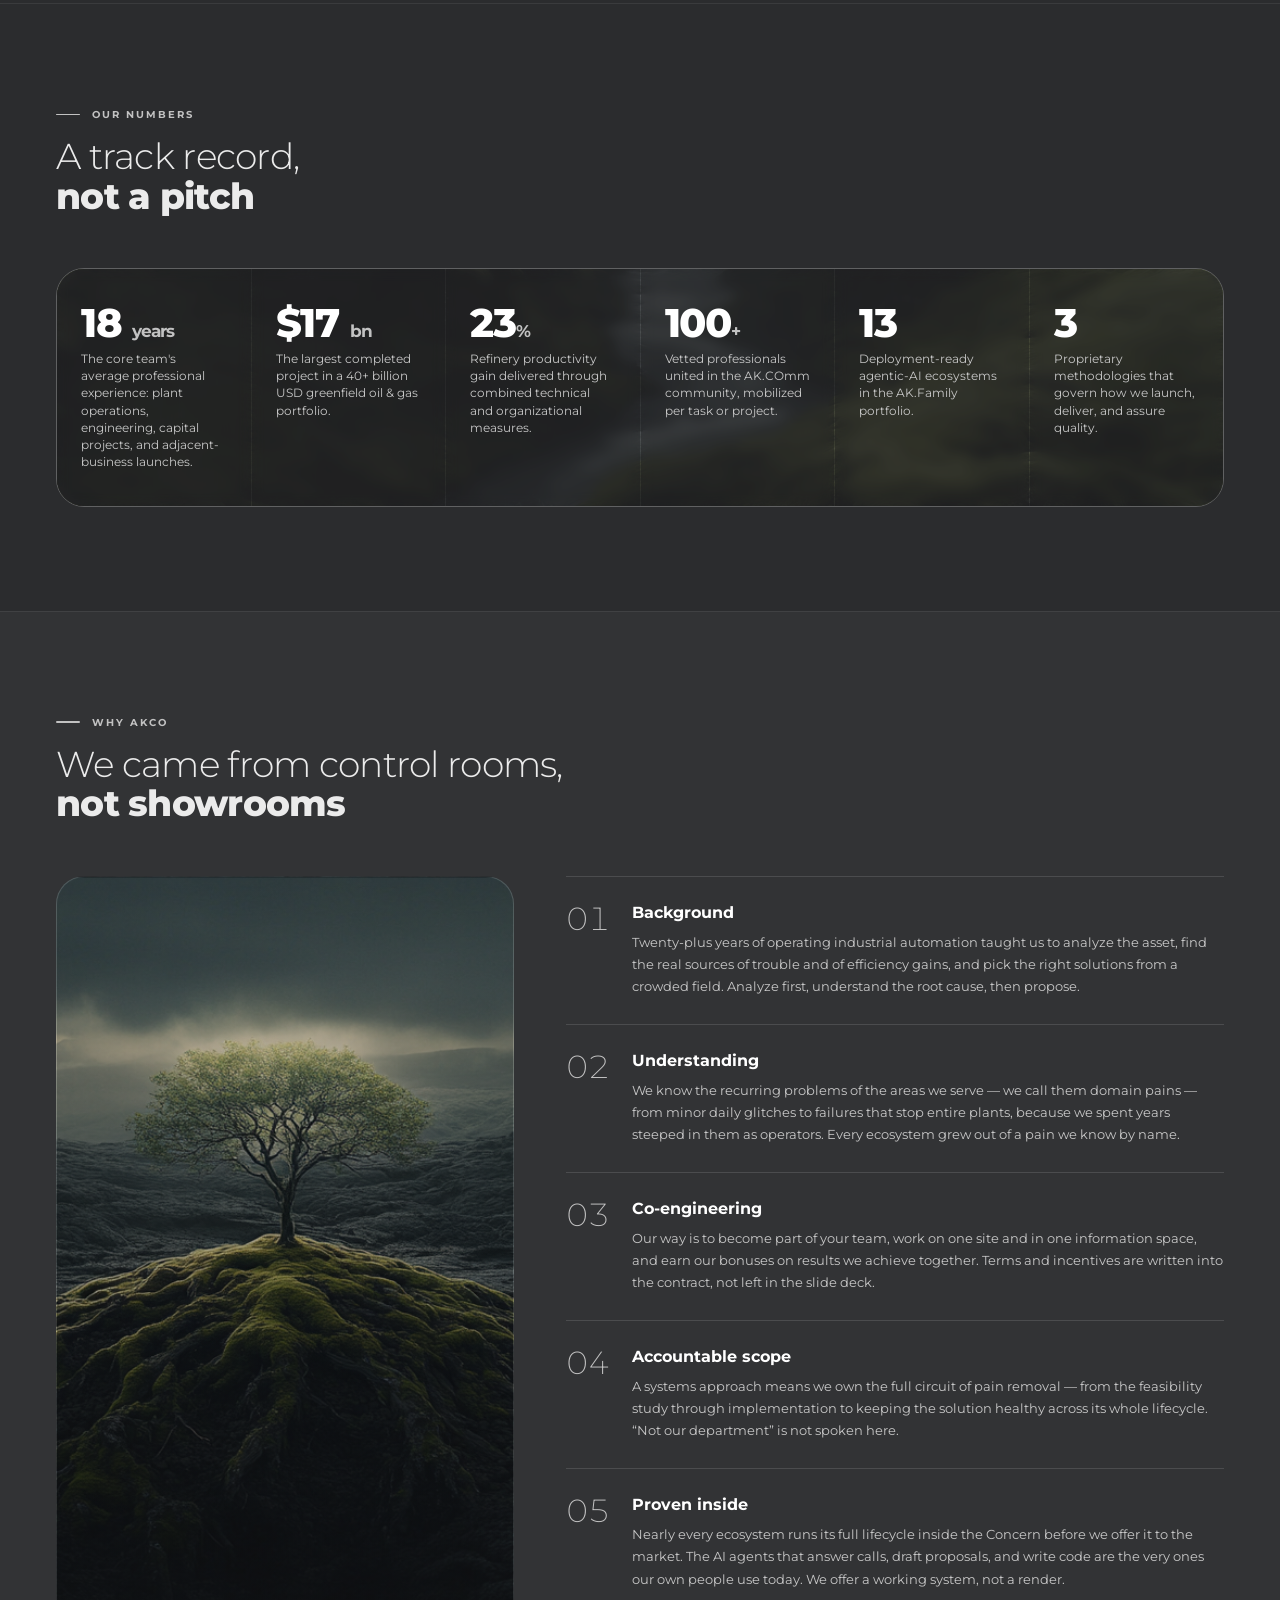
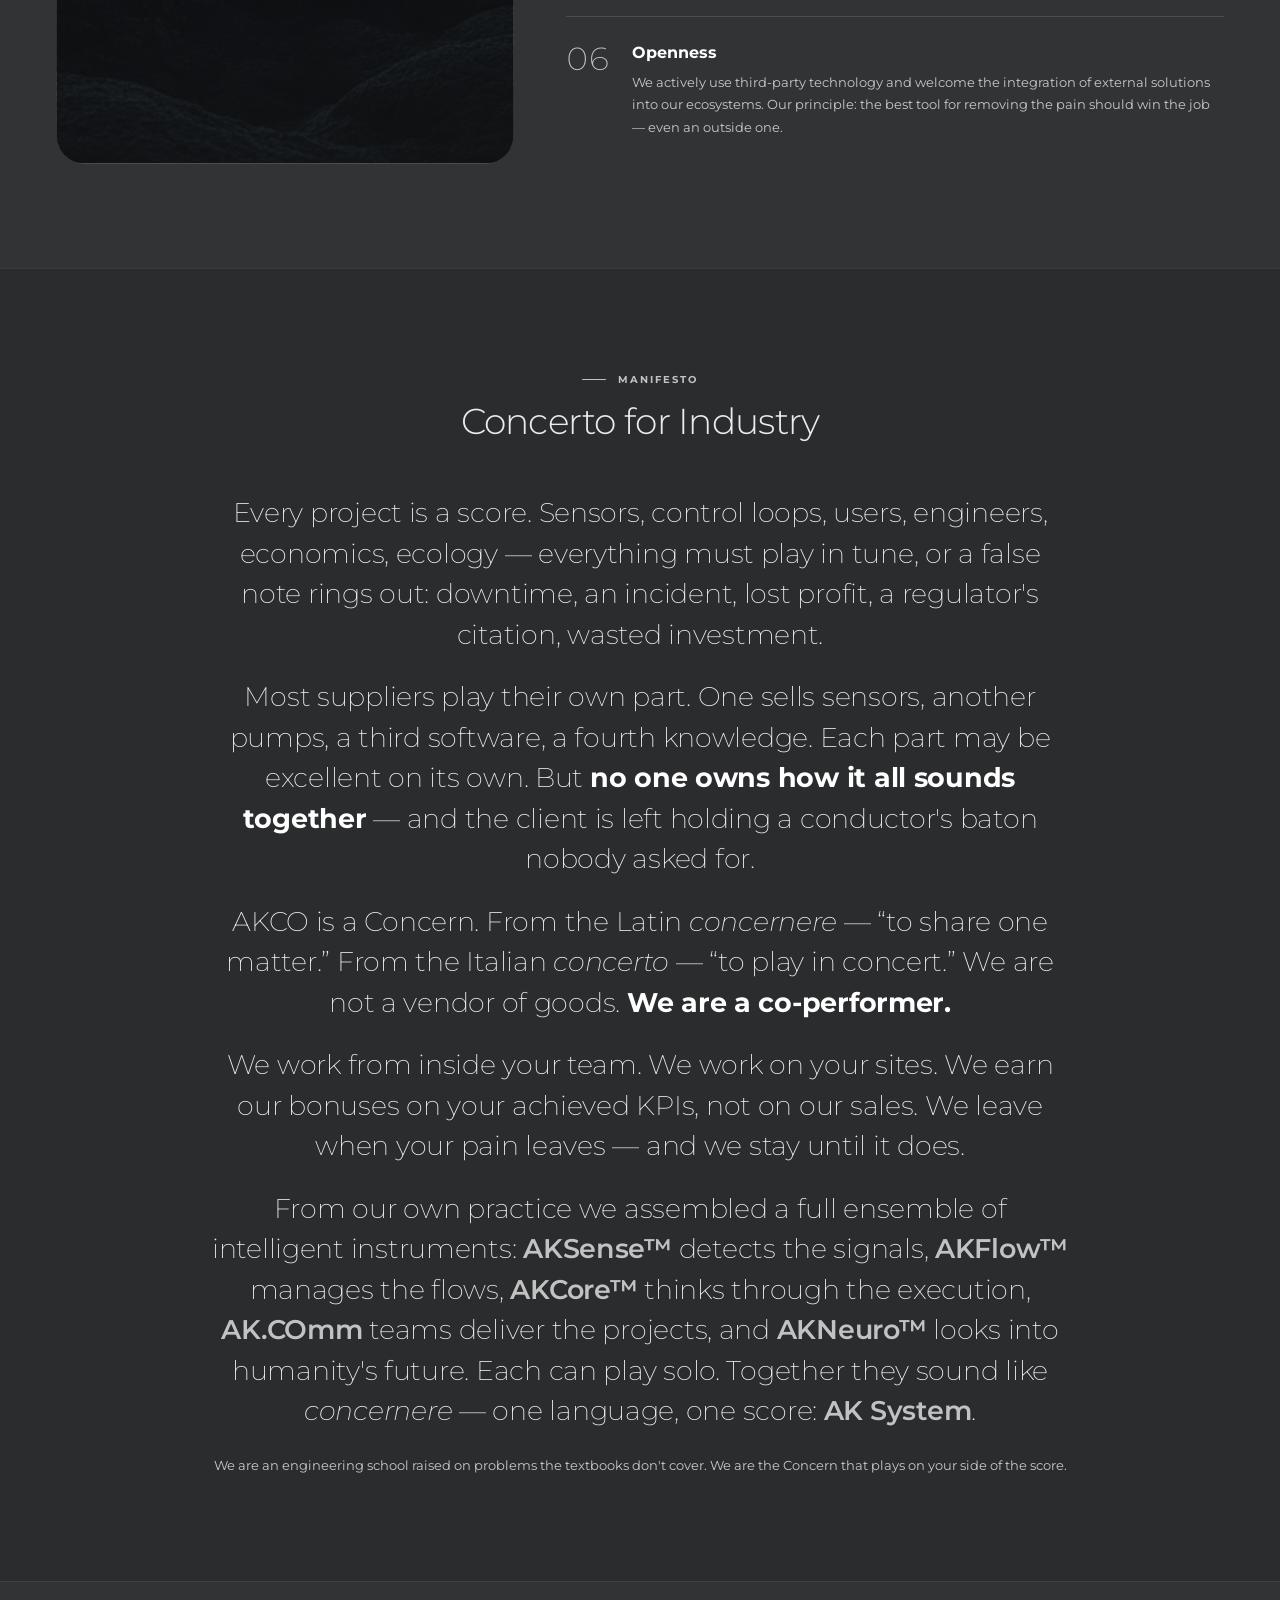
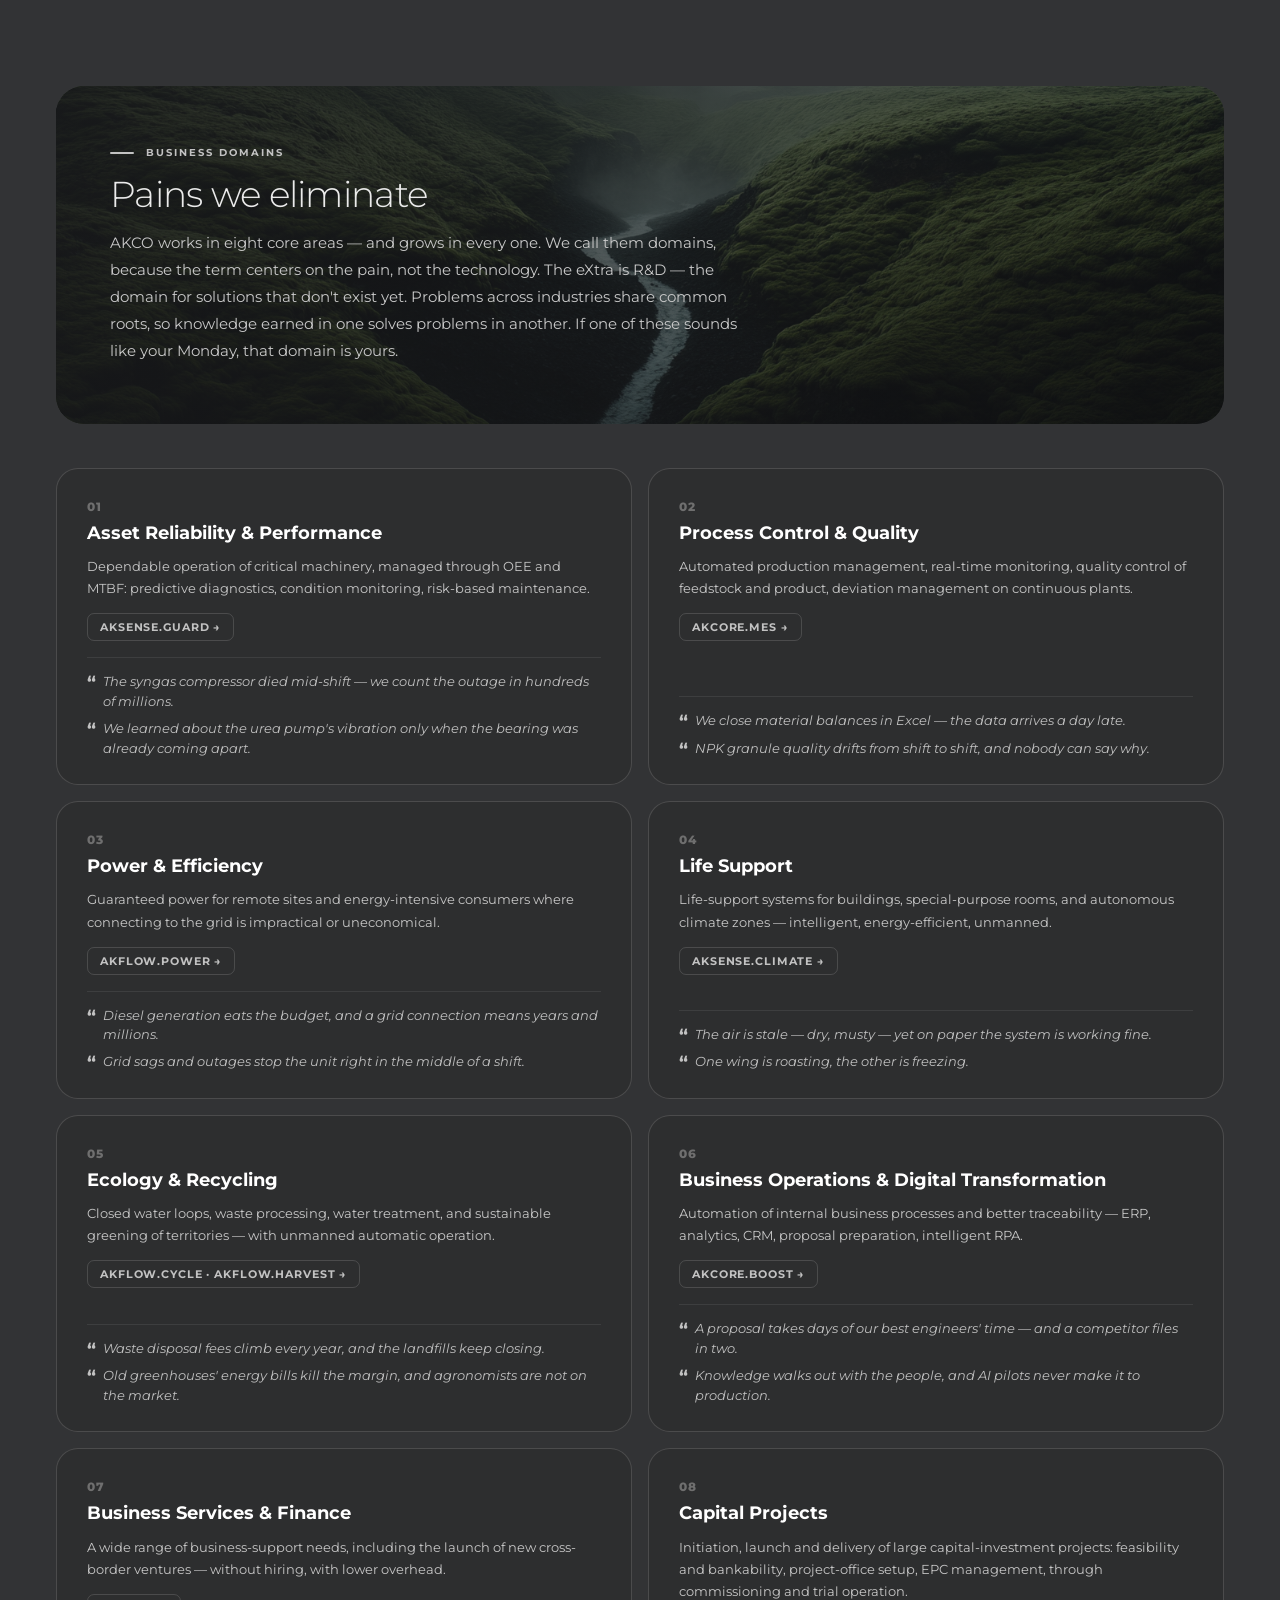
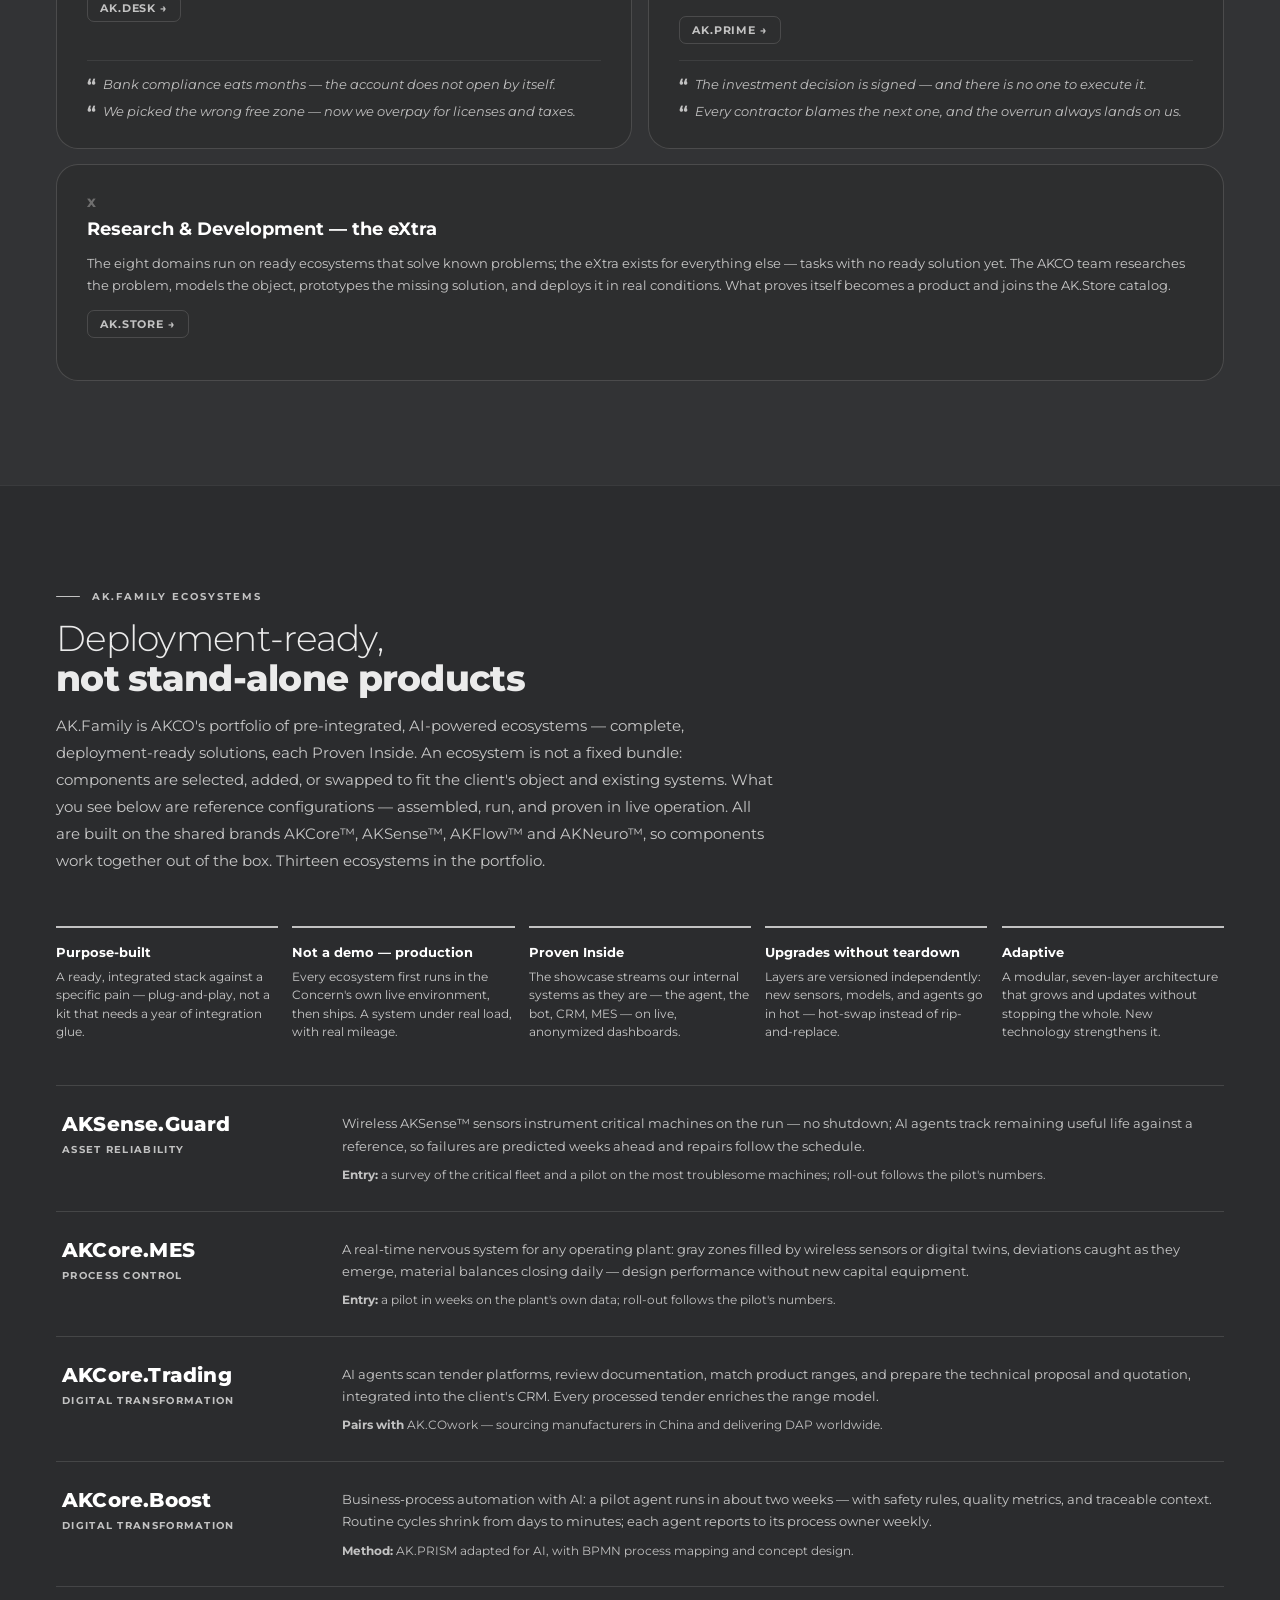
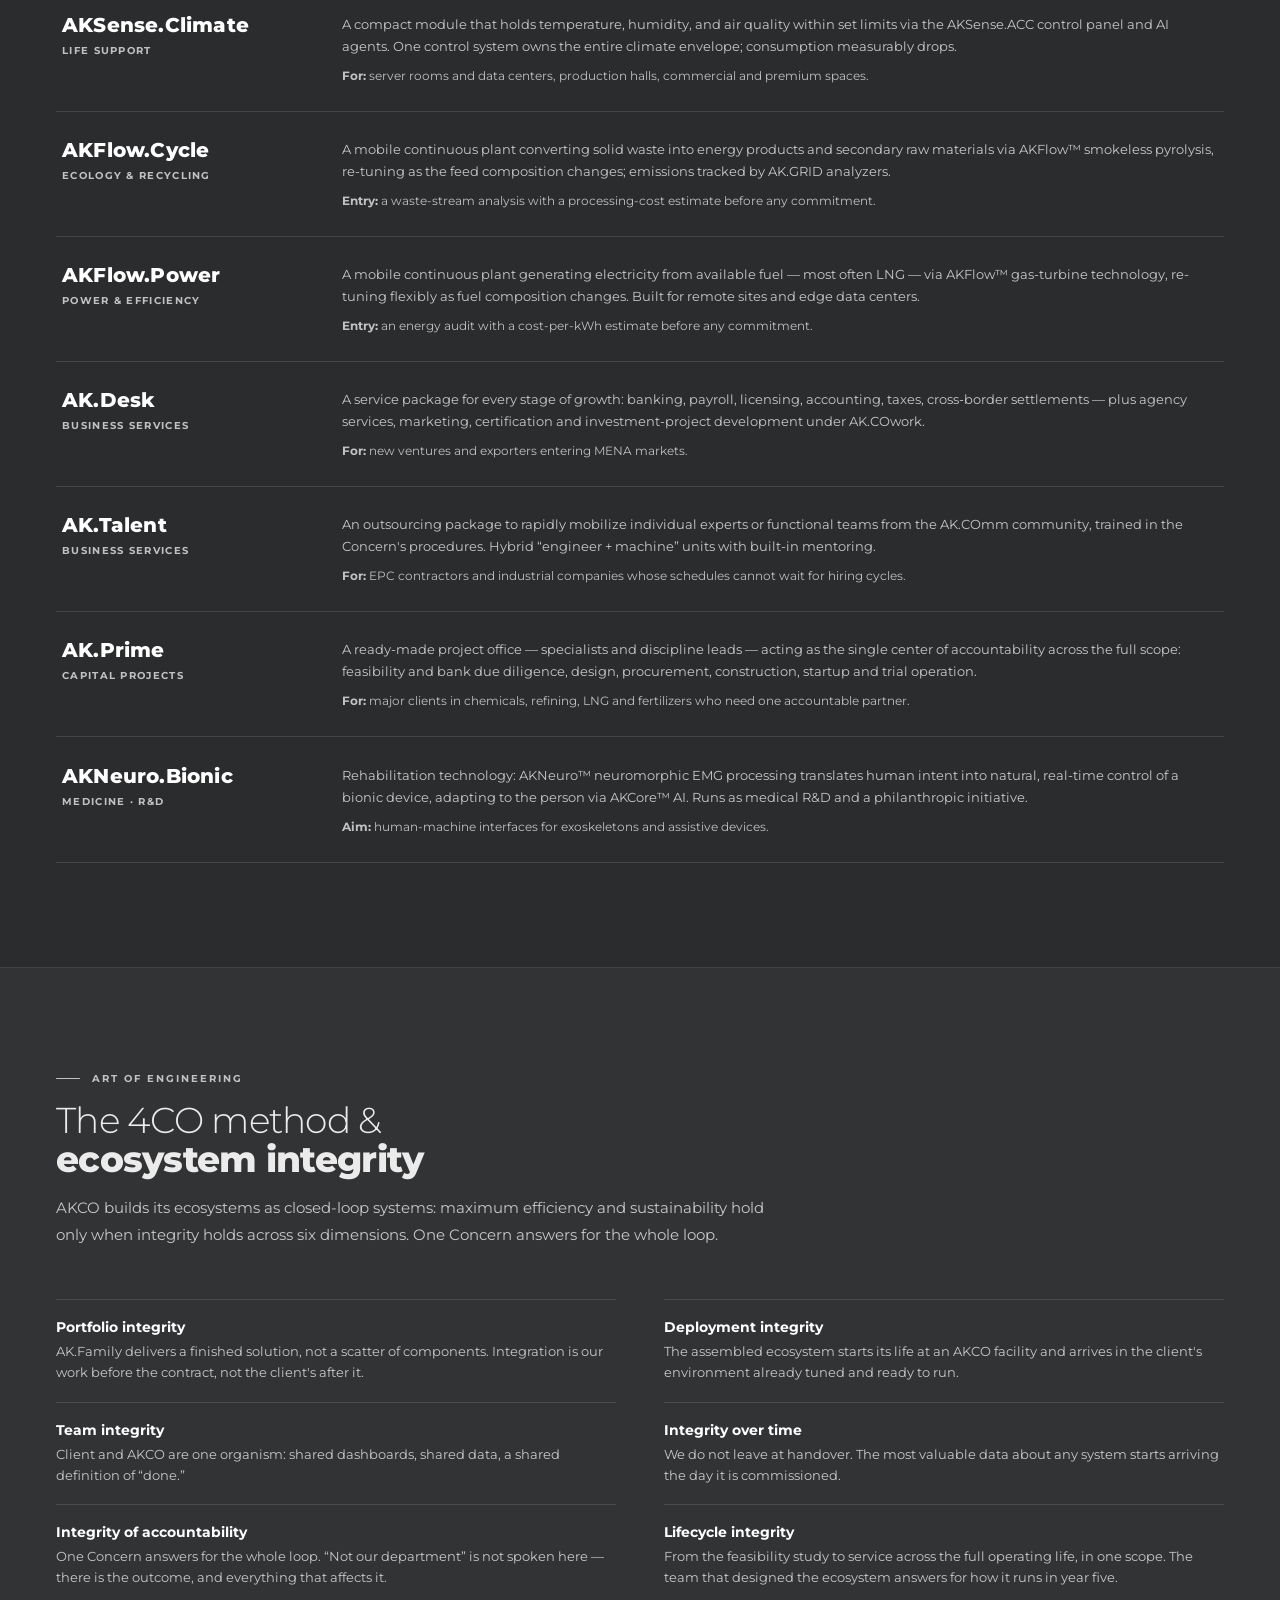
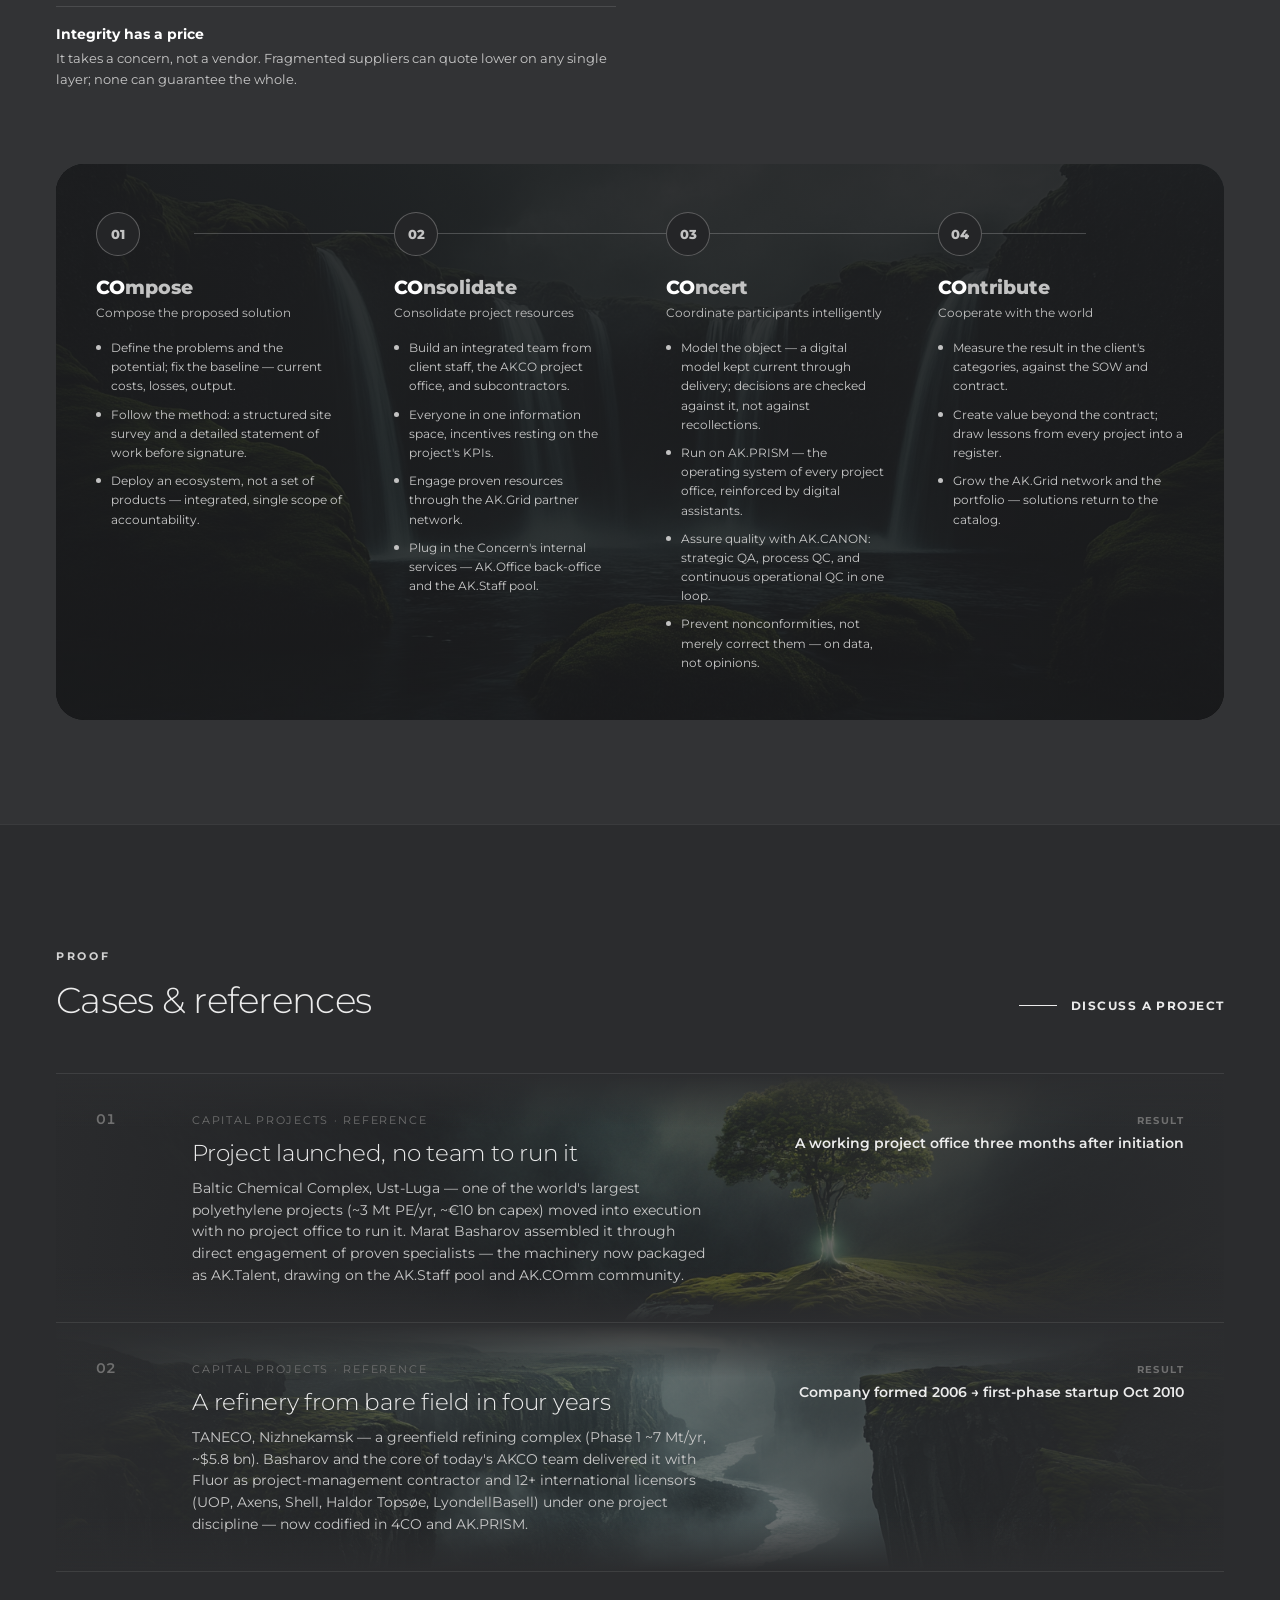
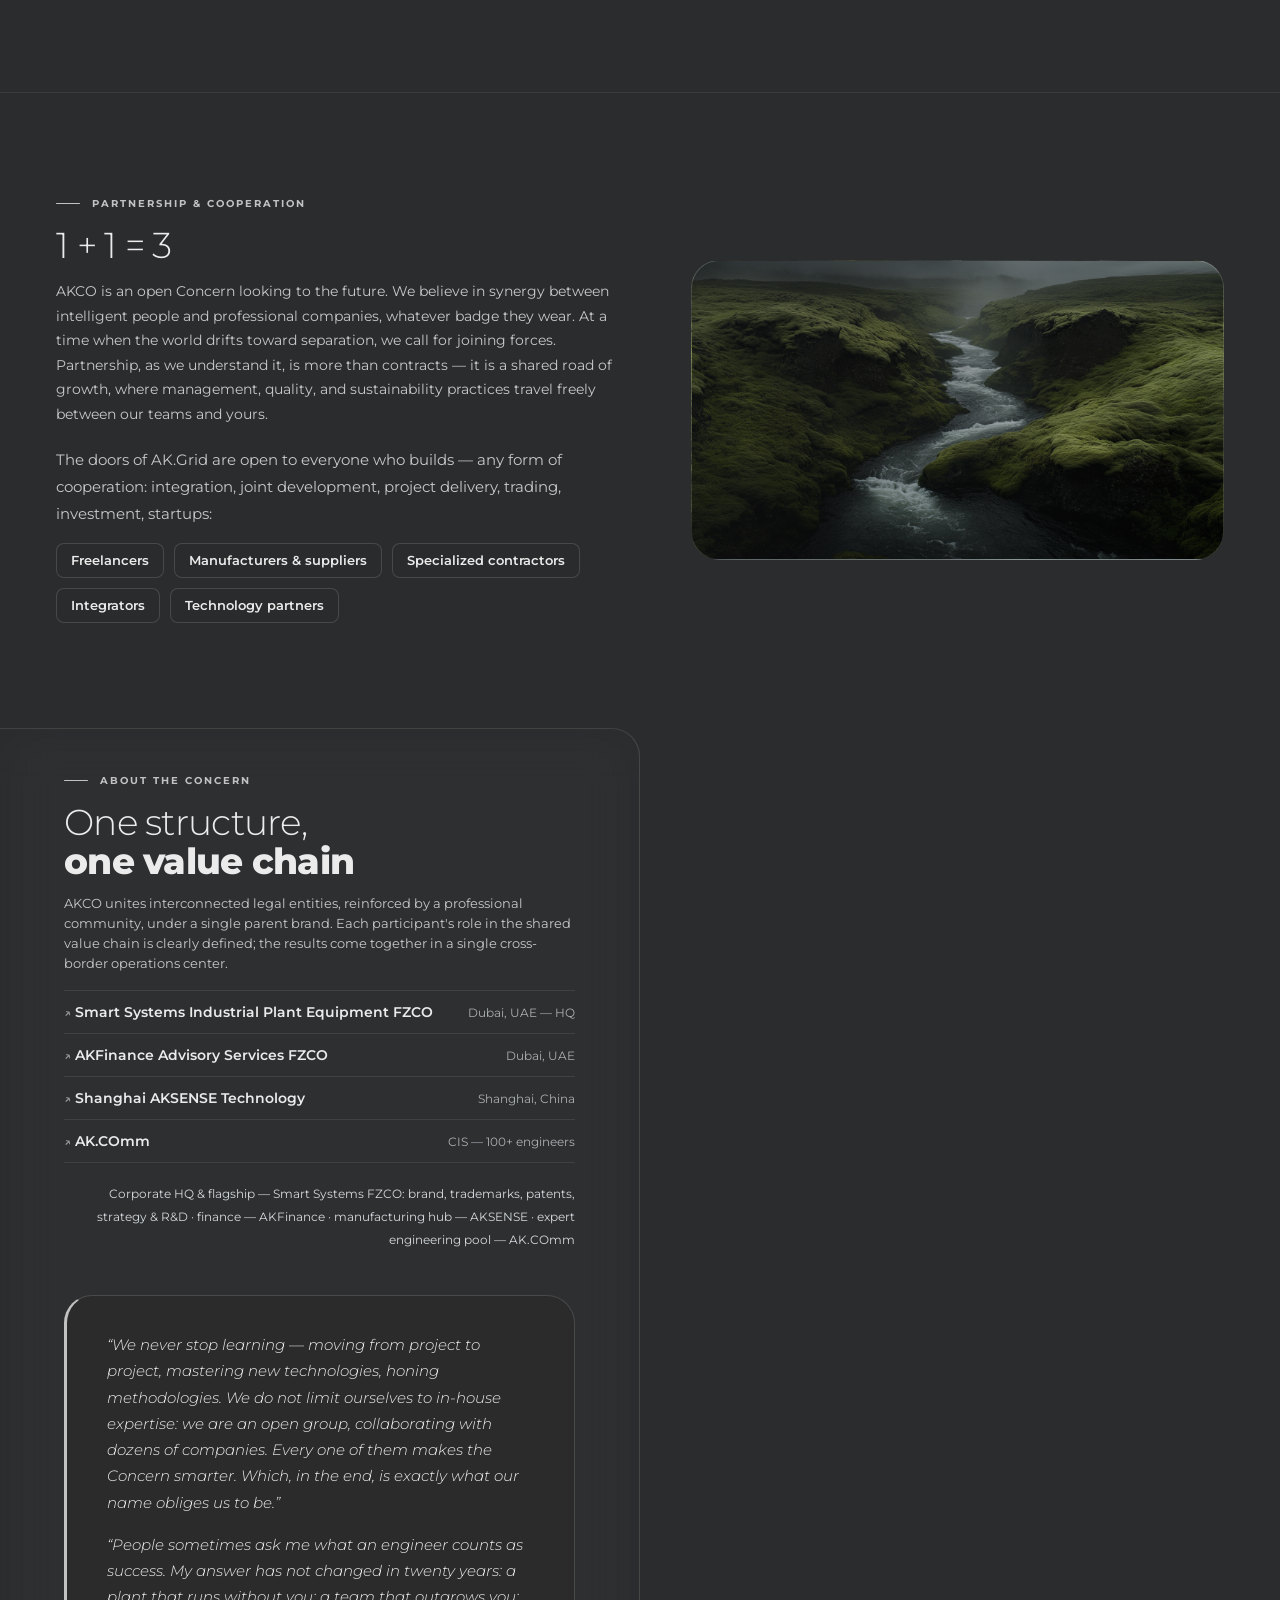
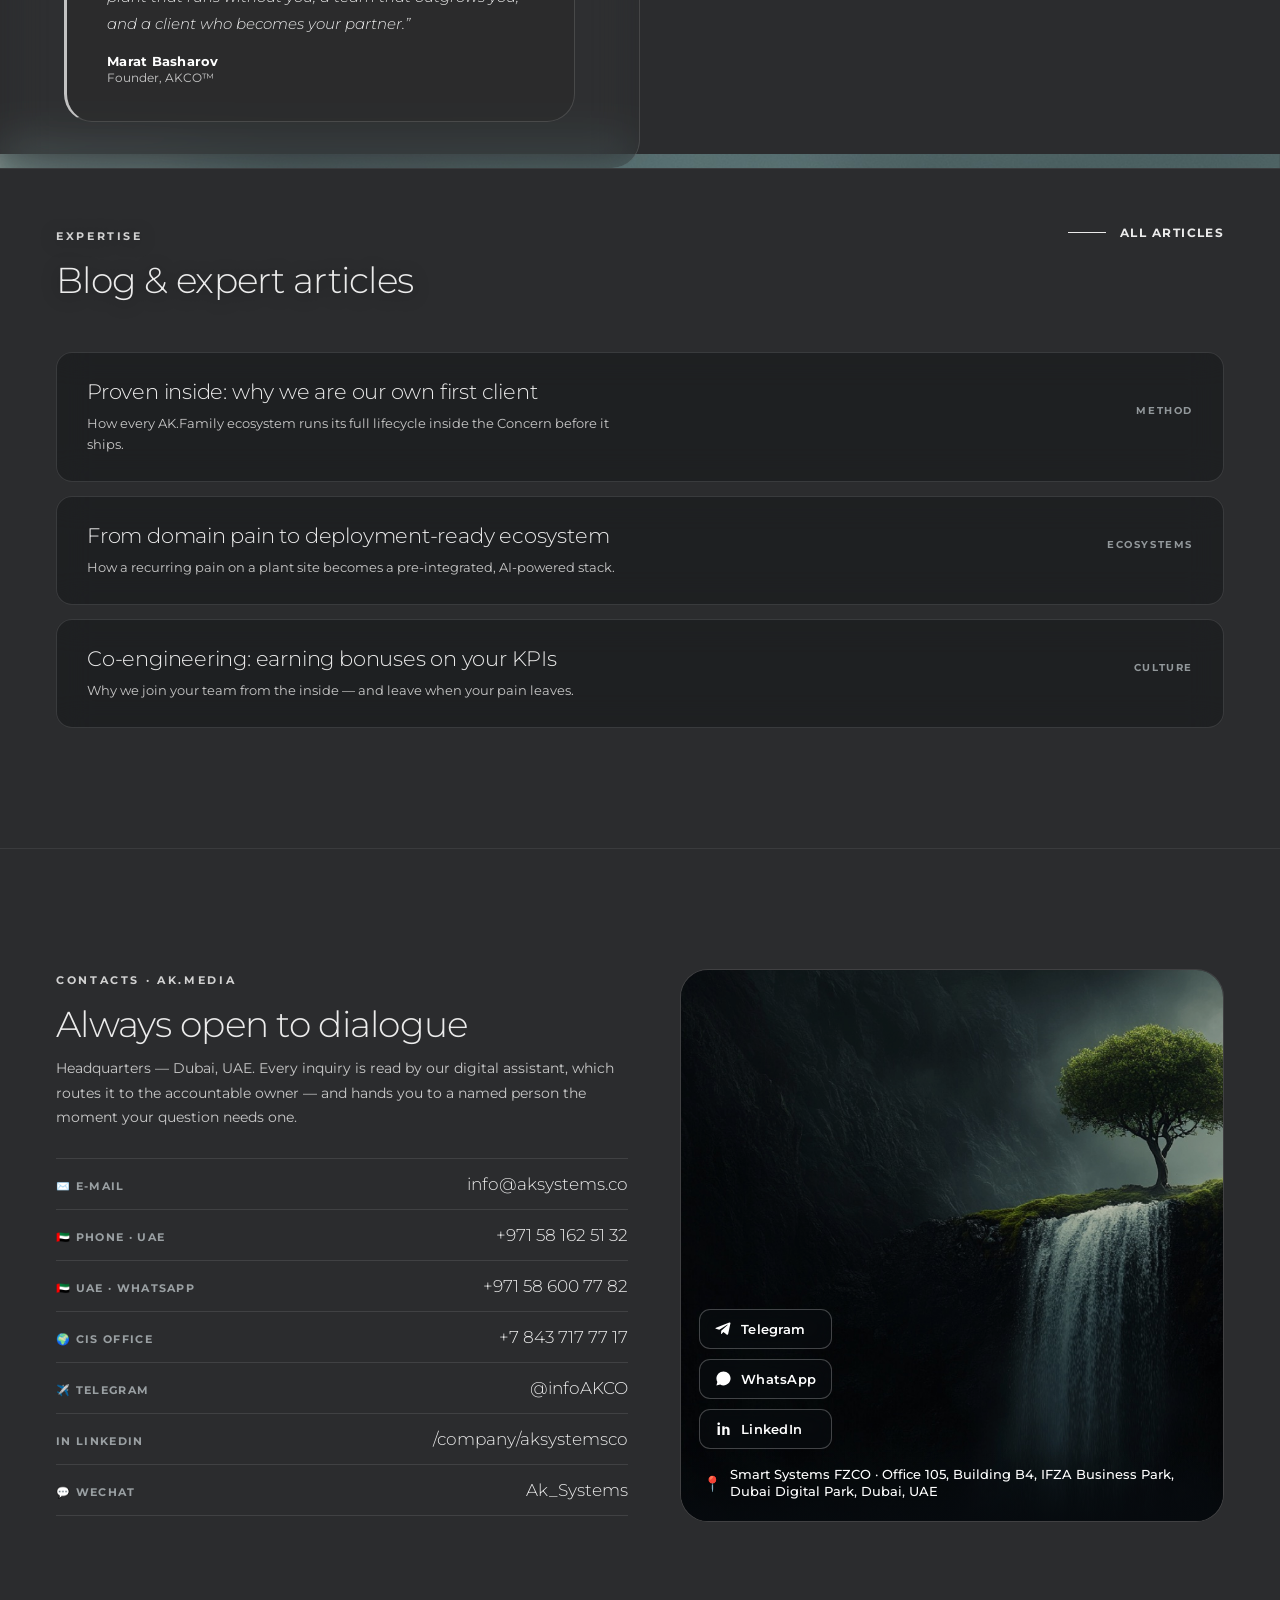
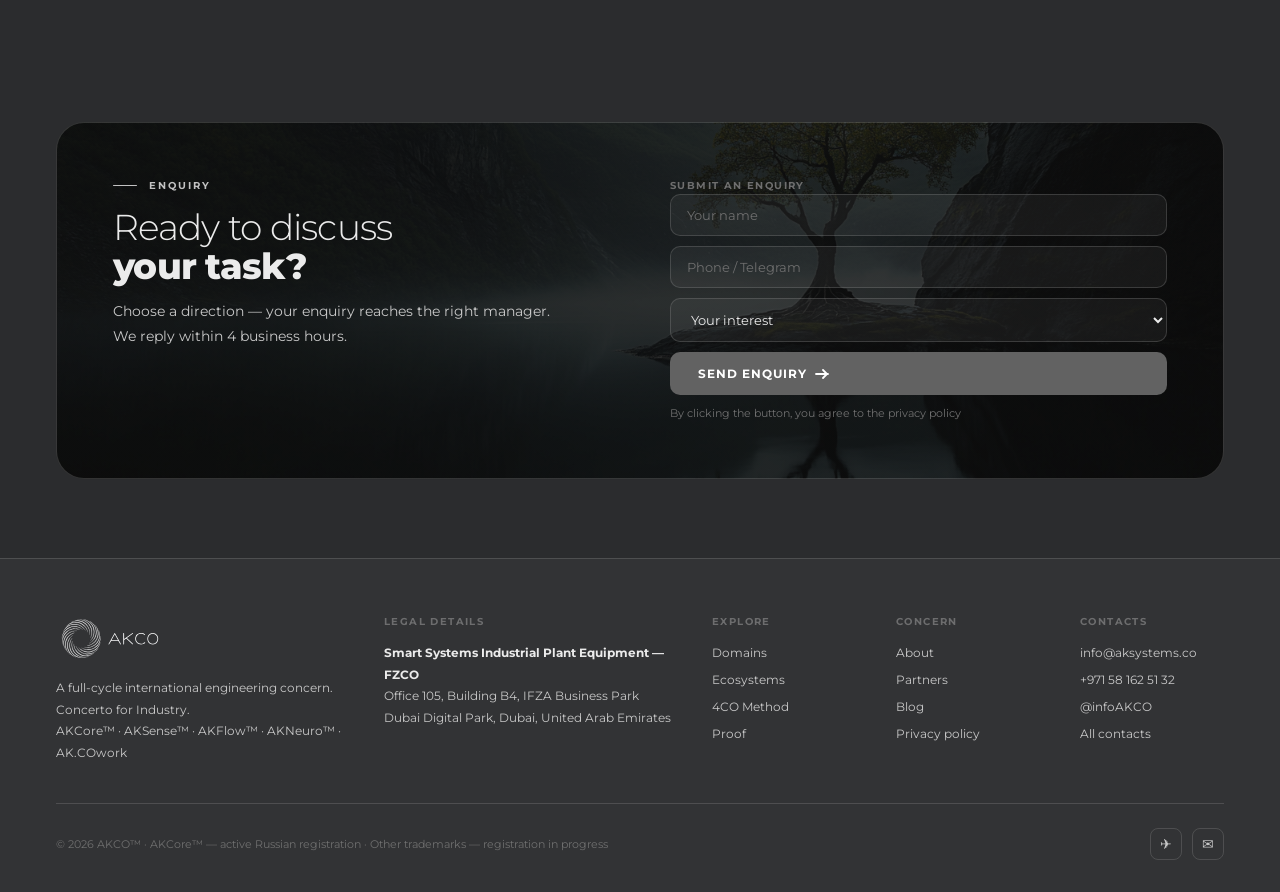
==== commit 9b36e46a: "Add Site tour button (EN/中文/العربية) opening the deck at /tour/" ====
--- a/index.html
+++ b/index.html
@@ -204,6 +204,11 @@
 @media(max-width:900px){nav .lang{display:none}}
 .mob .lang{display:flex;margin:26px 0 0;gap:20px;border-top:1px solid var(--border);padding-top:22px}
 .mob .lang a,.mob .lang span{font-size:17px}
+/* Site tour button */
+.ntour{display:inline-flex;align-items:center;gap:7px;font-family:inherit;font-size:11px;font-weight:700;letter-spacing:.1em;text-transform:uppercase;padding:10px 18px;border-radius:8px;border:1px solid var(--border);background:transparent;color:var(--ink);cursor:pointer;transition:border-color .22s,color .22s,background .22s;text-decoration:none;white-space:nowrap;margin-left:4px}
+.ntour:hover{border-color:var(--teal);color:#fff;background:rgba(255,255,255,.05)}
+.ntour svg{width:10px;height:10px;fill:currentColor}
+@media(max-width:900px){nav .ntour{display:none}}
 @media(prefers-reduced-motion:reduce){
   .rv,.rv.on{opacity:1!important;transform:none!important;transition:none!important}
   .hi{opacity:1!important;animation:none!important}
@@ -755,6 +760,7 @@
   <a href="#blog" onclick="cm()">Blog</a>
   <a href="#about" onclick="cm()">About</a>
   <a href="#contacts" onclick="cm()">Contacts</a>
+  <a href="tour/" target="_blank" rel="noopener" onclick="cm()">Site tour ▸</a>
   <a href="#order" onclick="cm()">Get in touch</a>
   <div class="lang">
     <a class="is-cur" aria-current="true">EN</a>
@@ -783,6 +789,7 @@
     <a href="zh/index.html" hreflang="zh">中文</a>
     <a href="ar/index.html" hreflang="ar">العربية</a>
   </div>
+  <a class="ntour" href="tour/" target="_blank" rel="noopener"><svg viewBox="0 0 16 16" aria-hidden="true"><path d="M4 2.5v11l9-5.5z"/></svg>Tour</a>
   <button class="nbtn" onclick="gs('order')">Get in touch</button>
   <button class="burger" onclick="document.getElementById('mob').classList.toggle('open')">
     <span></span><span></span><span></span>
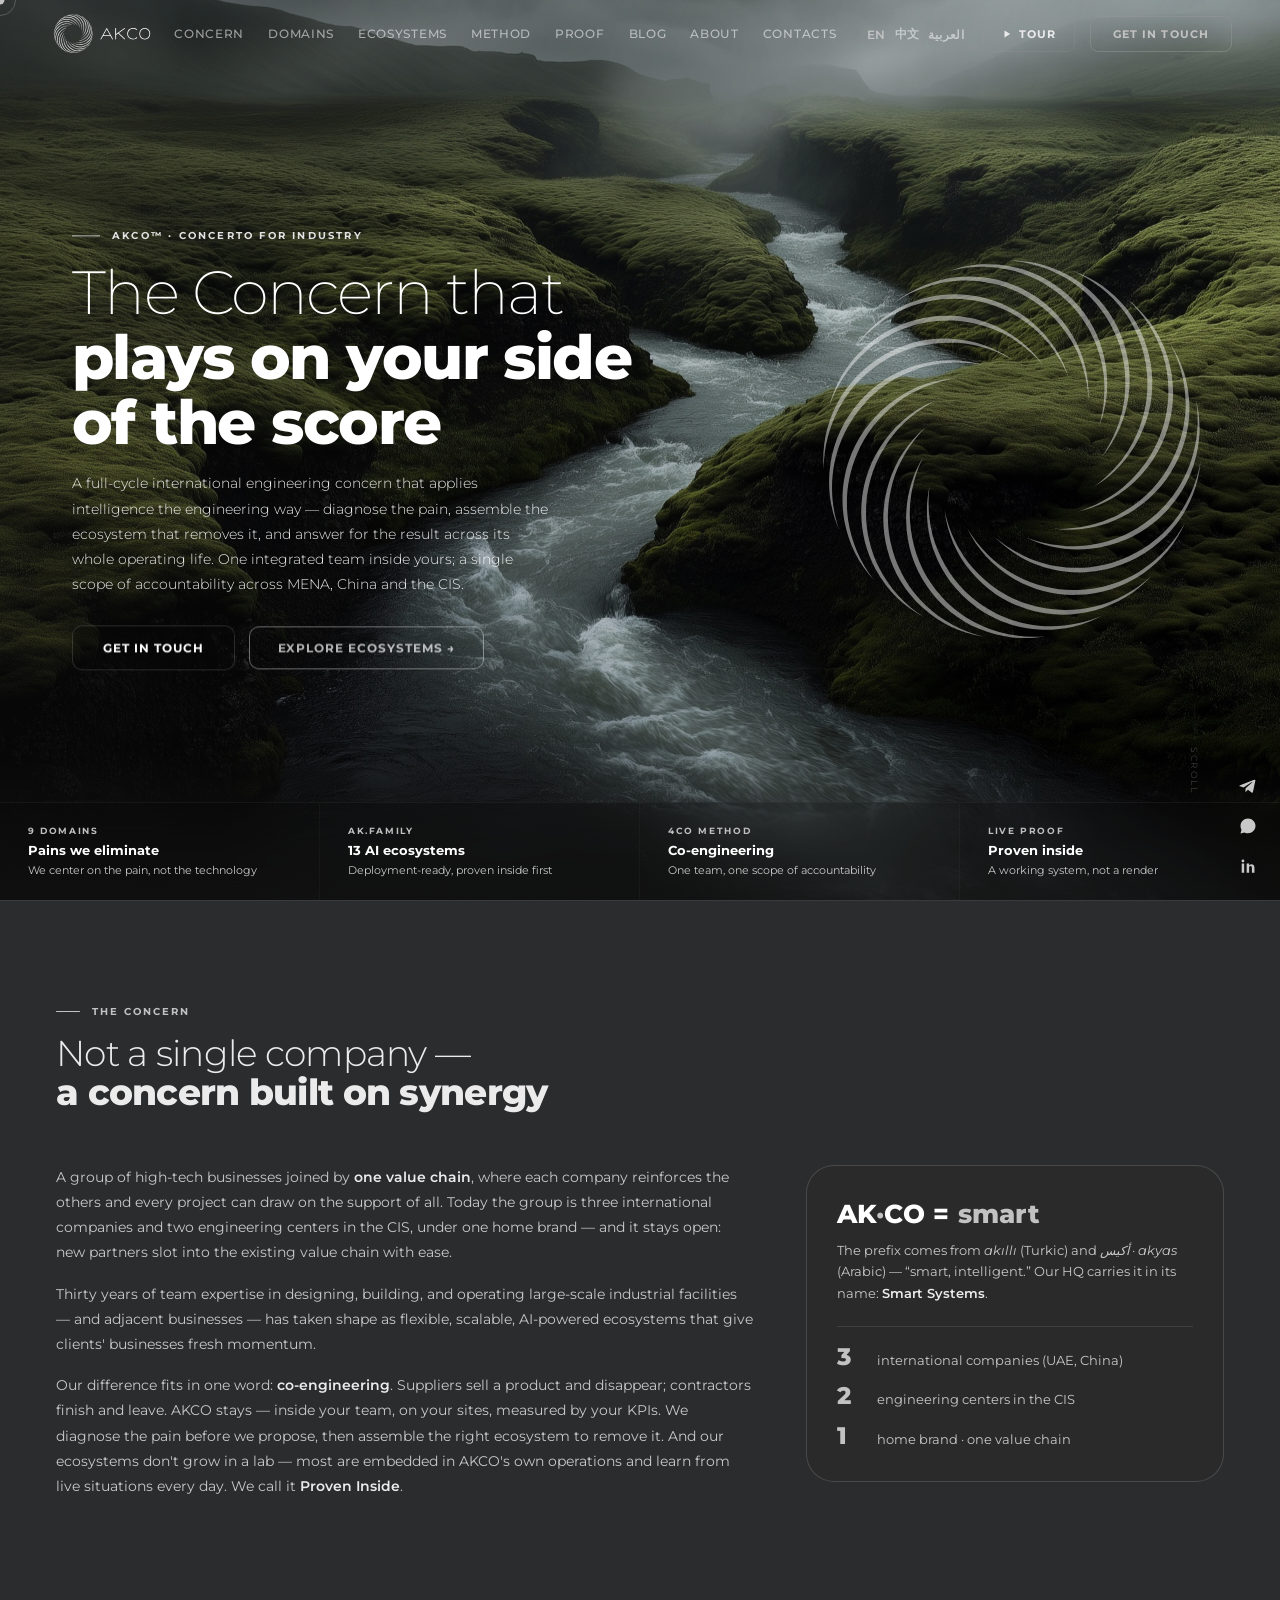
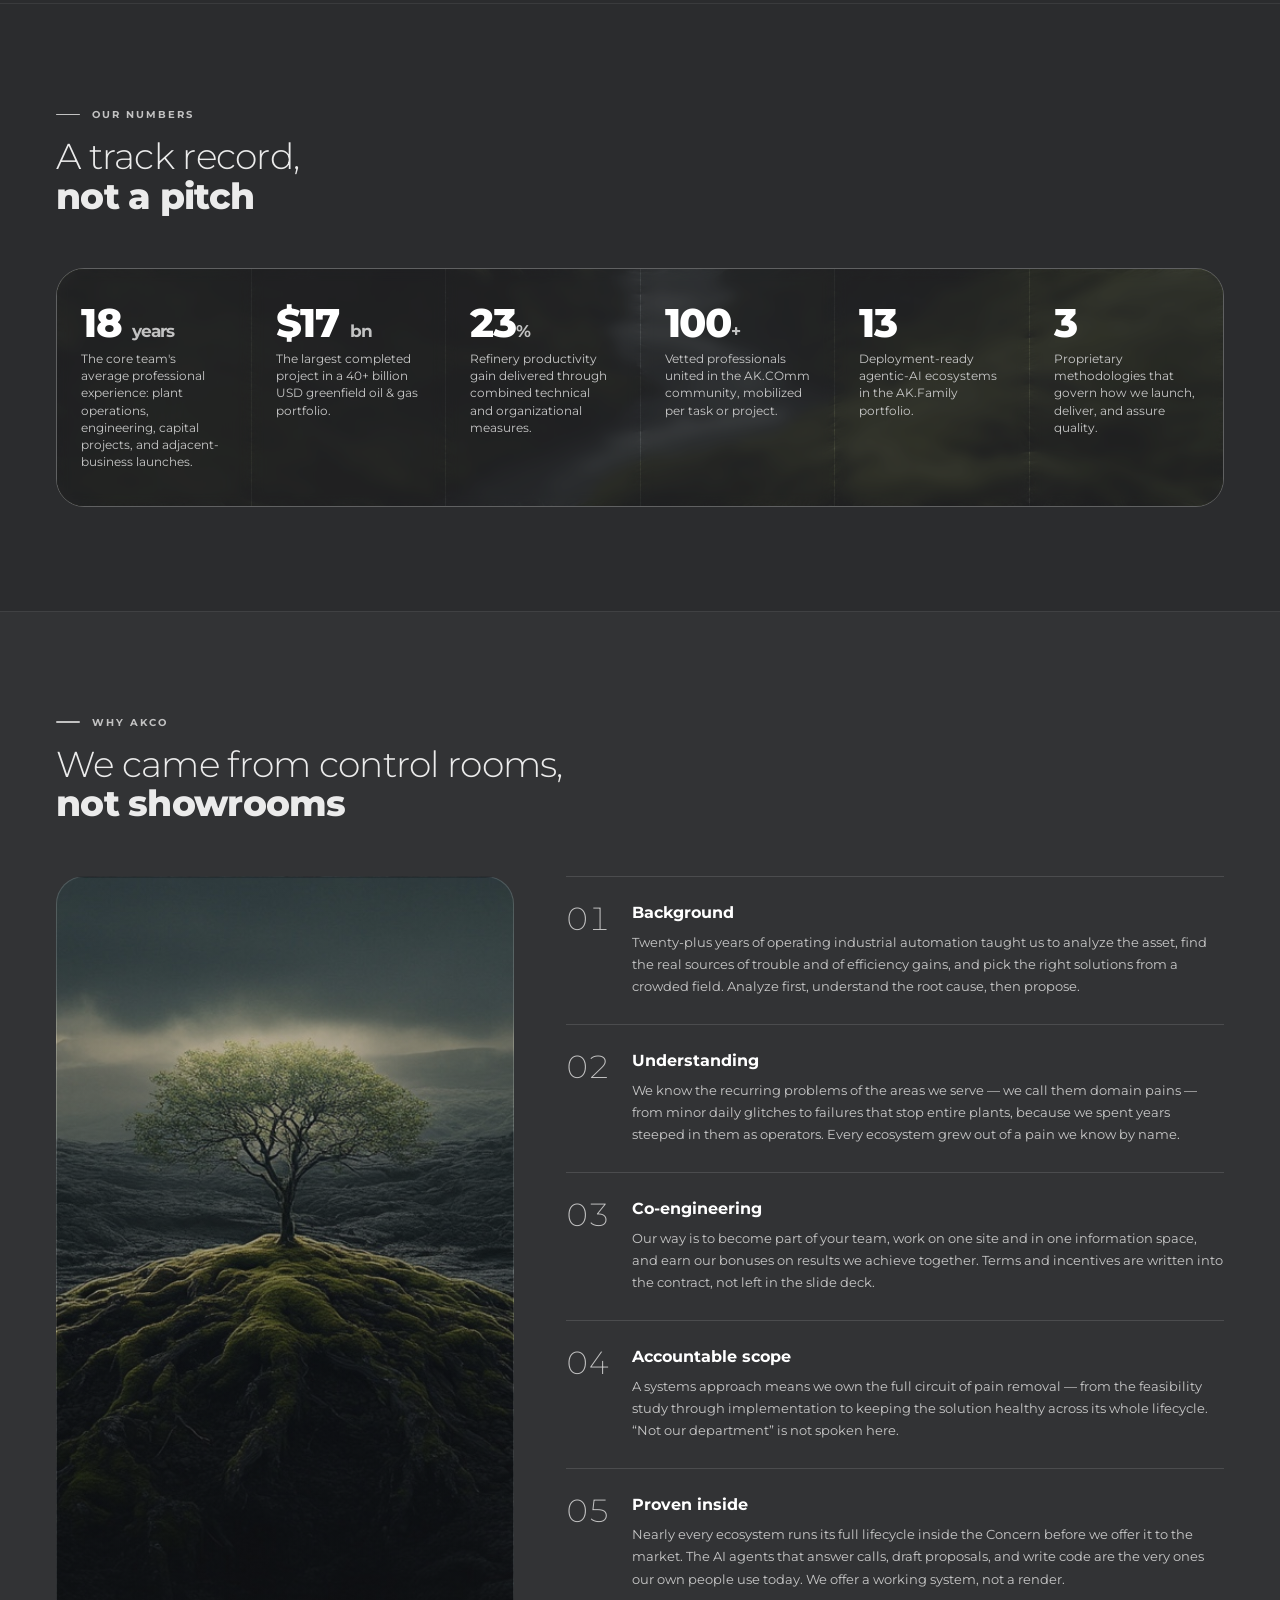
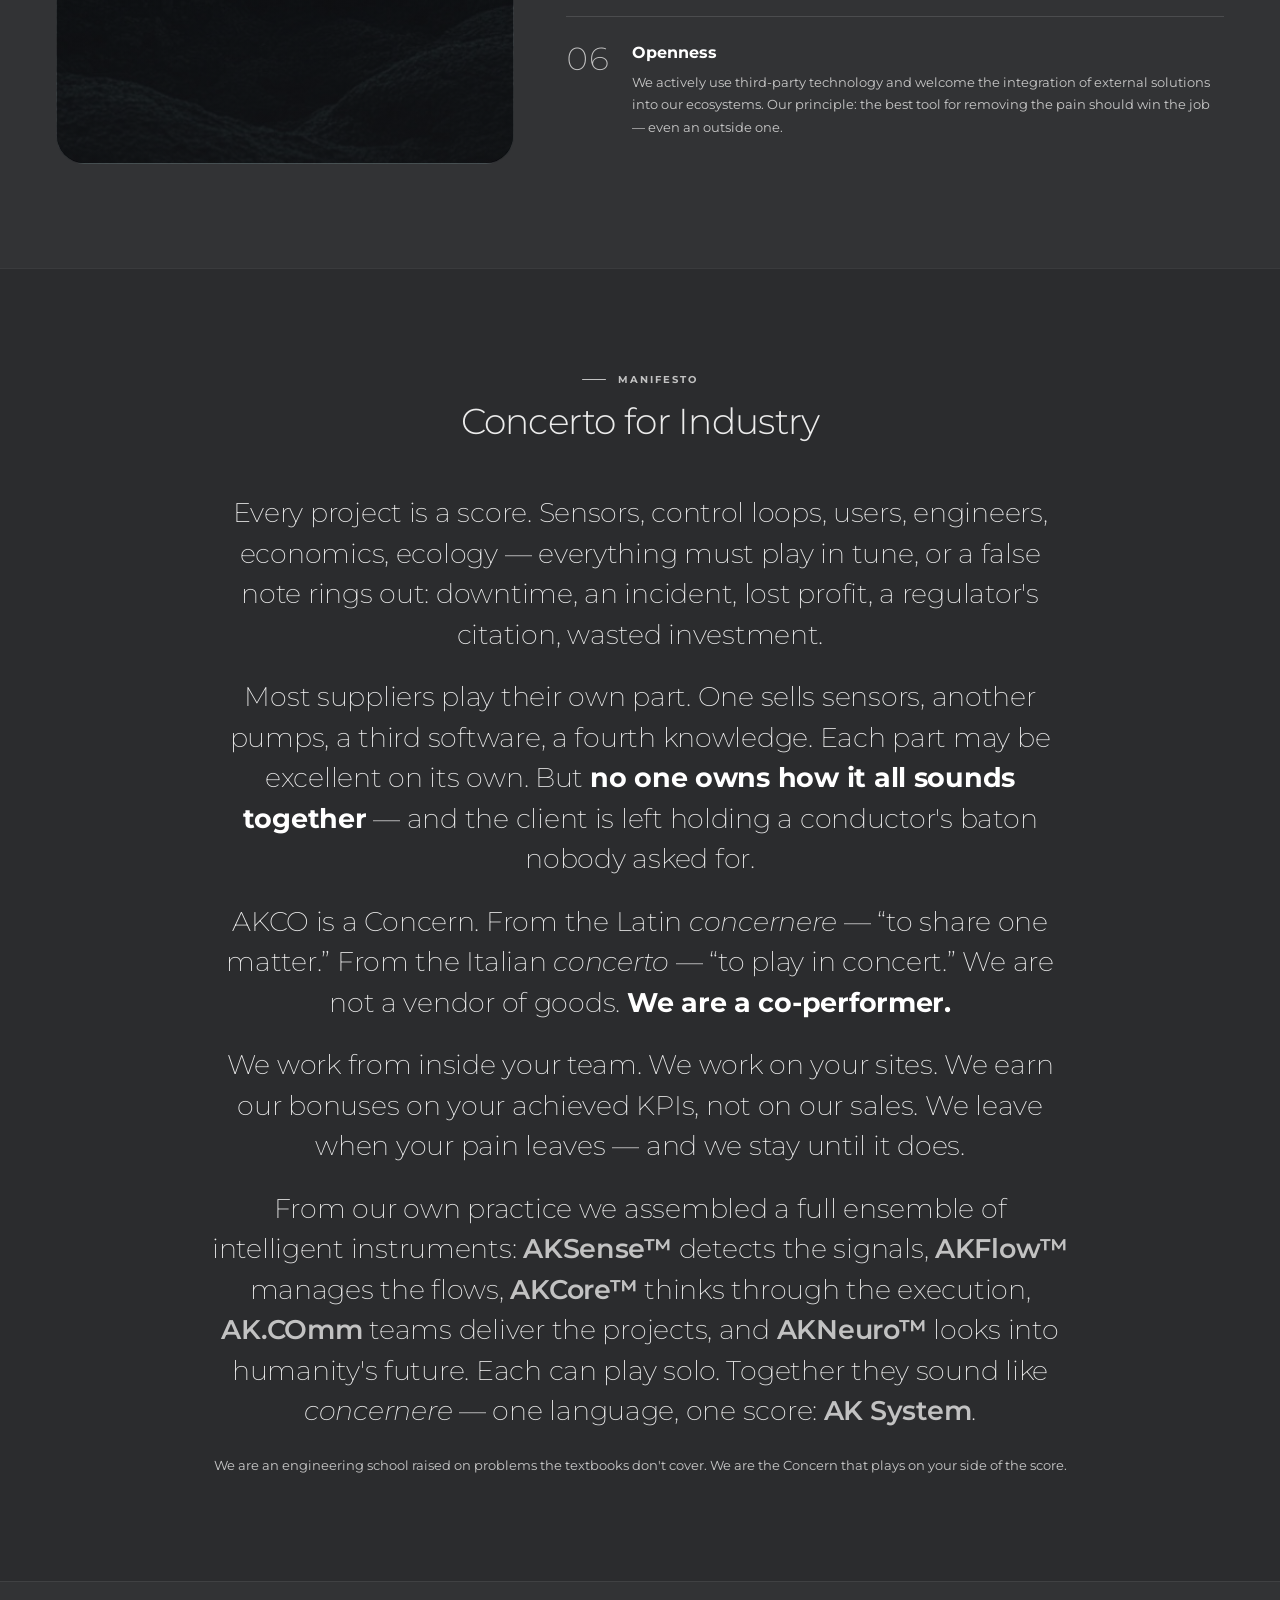
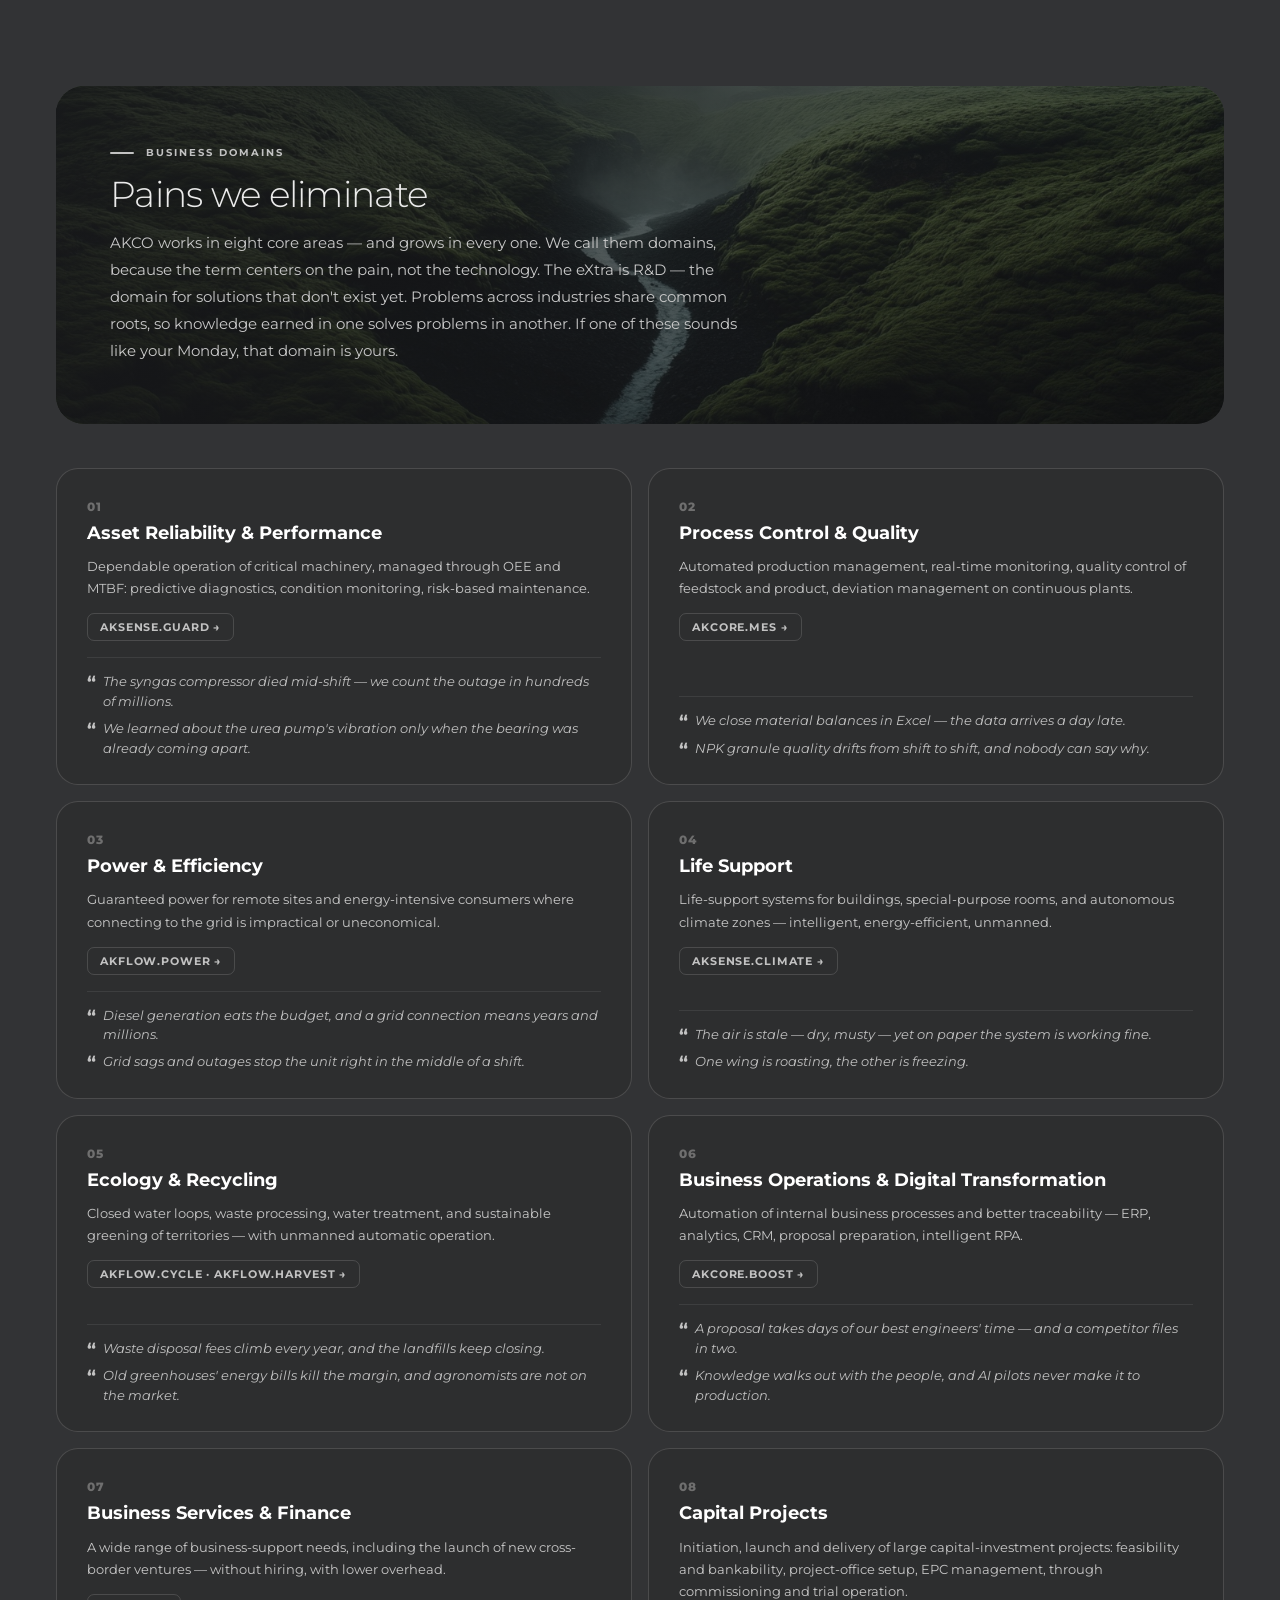
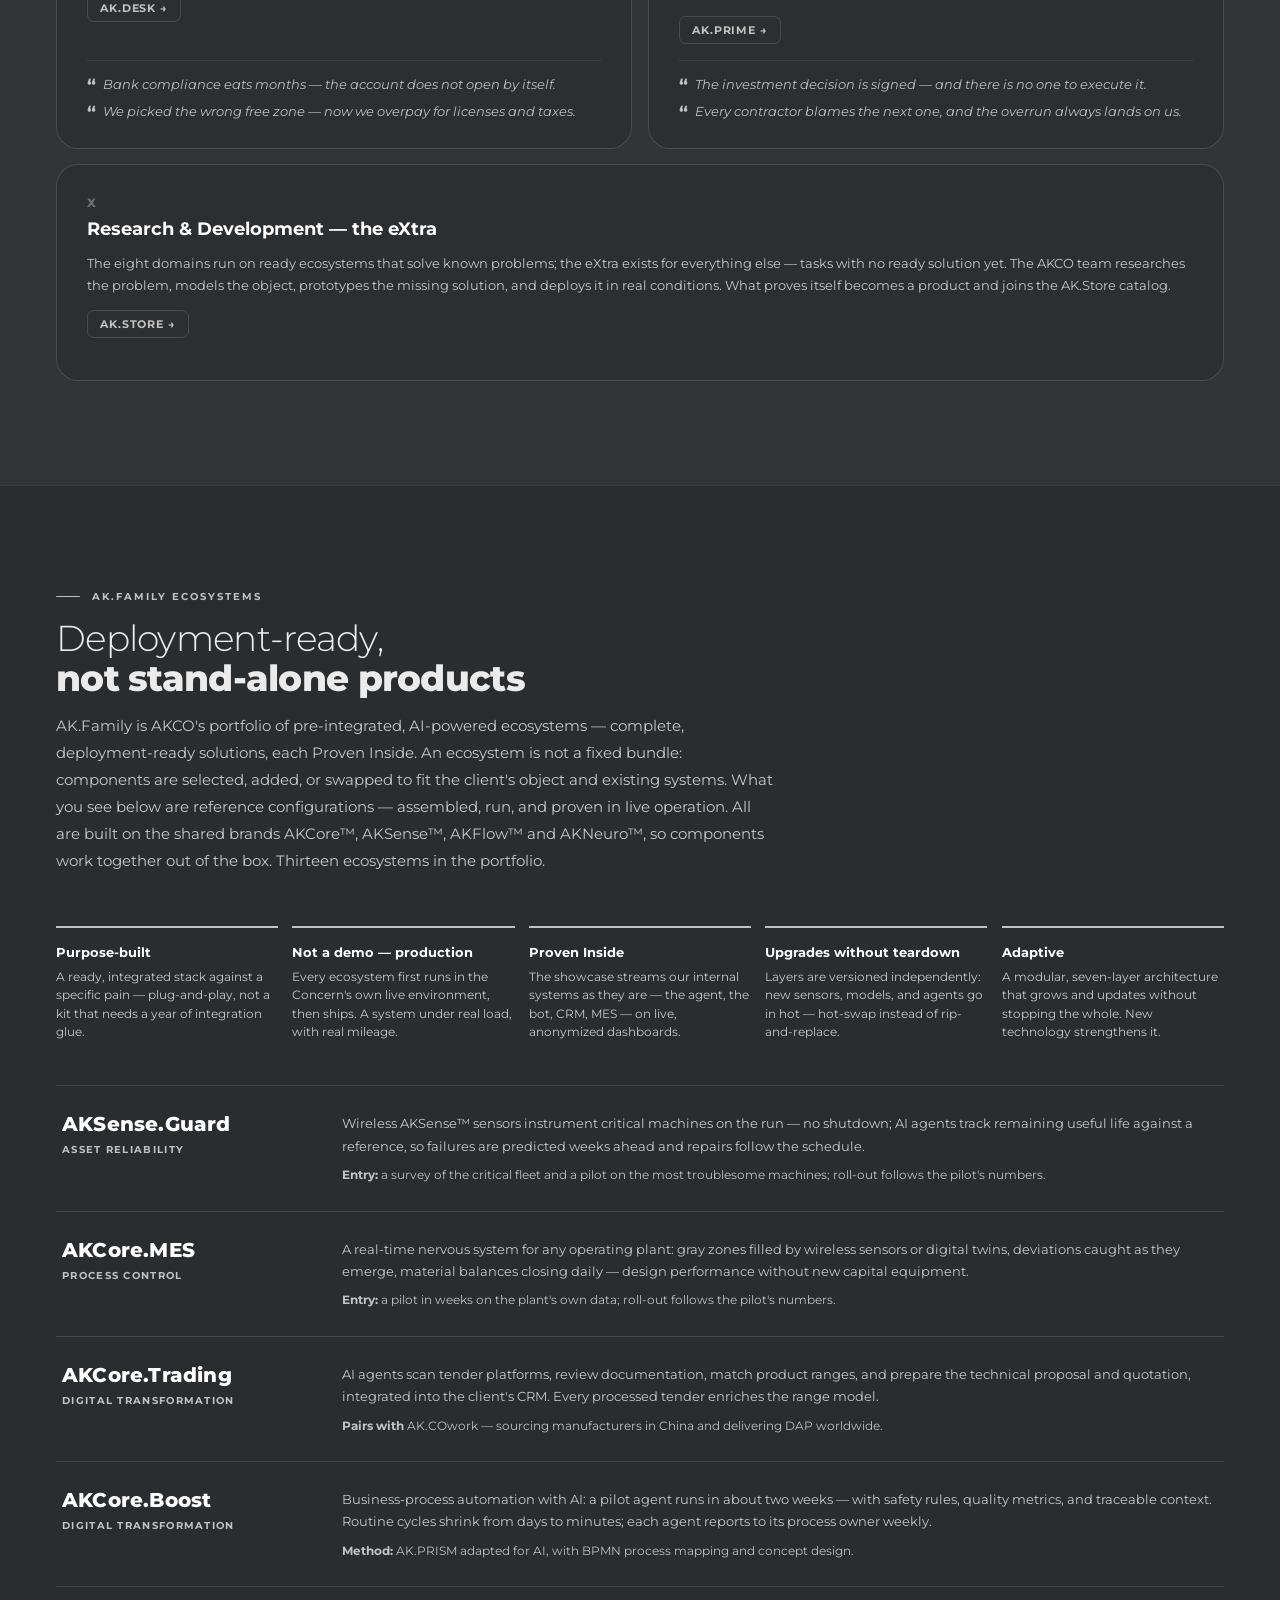
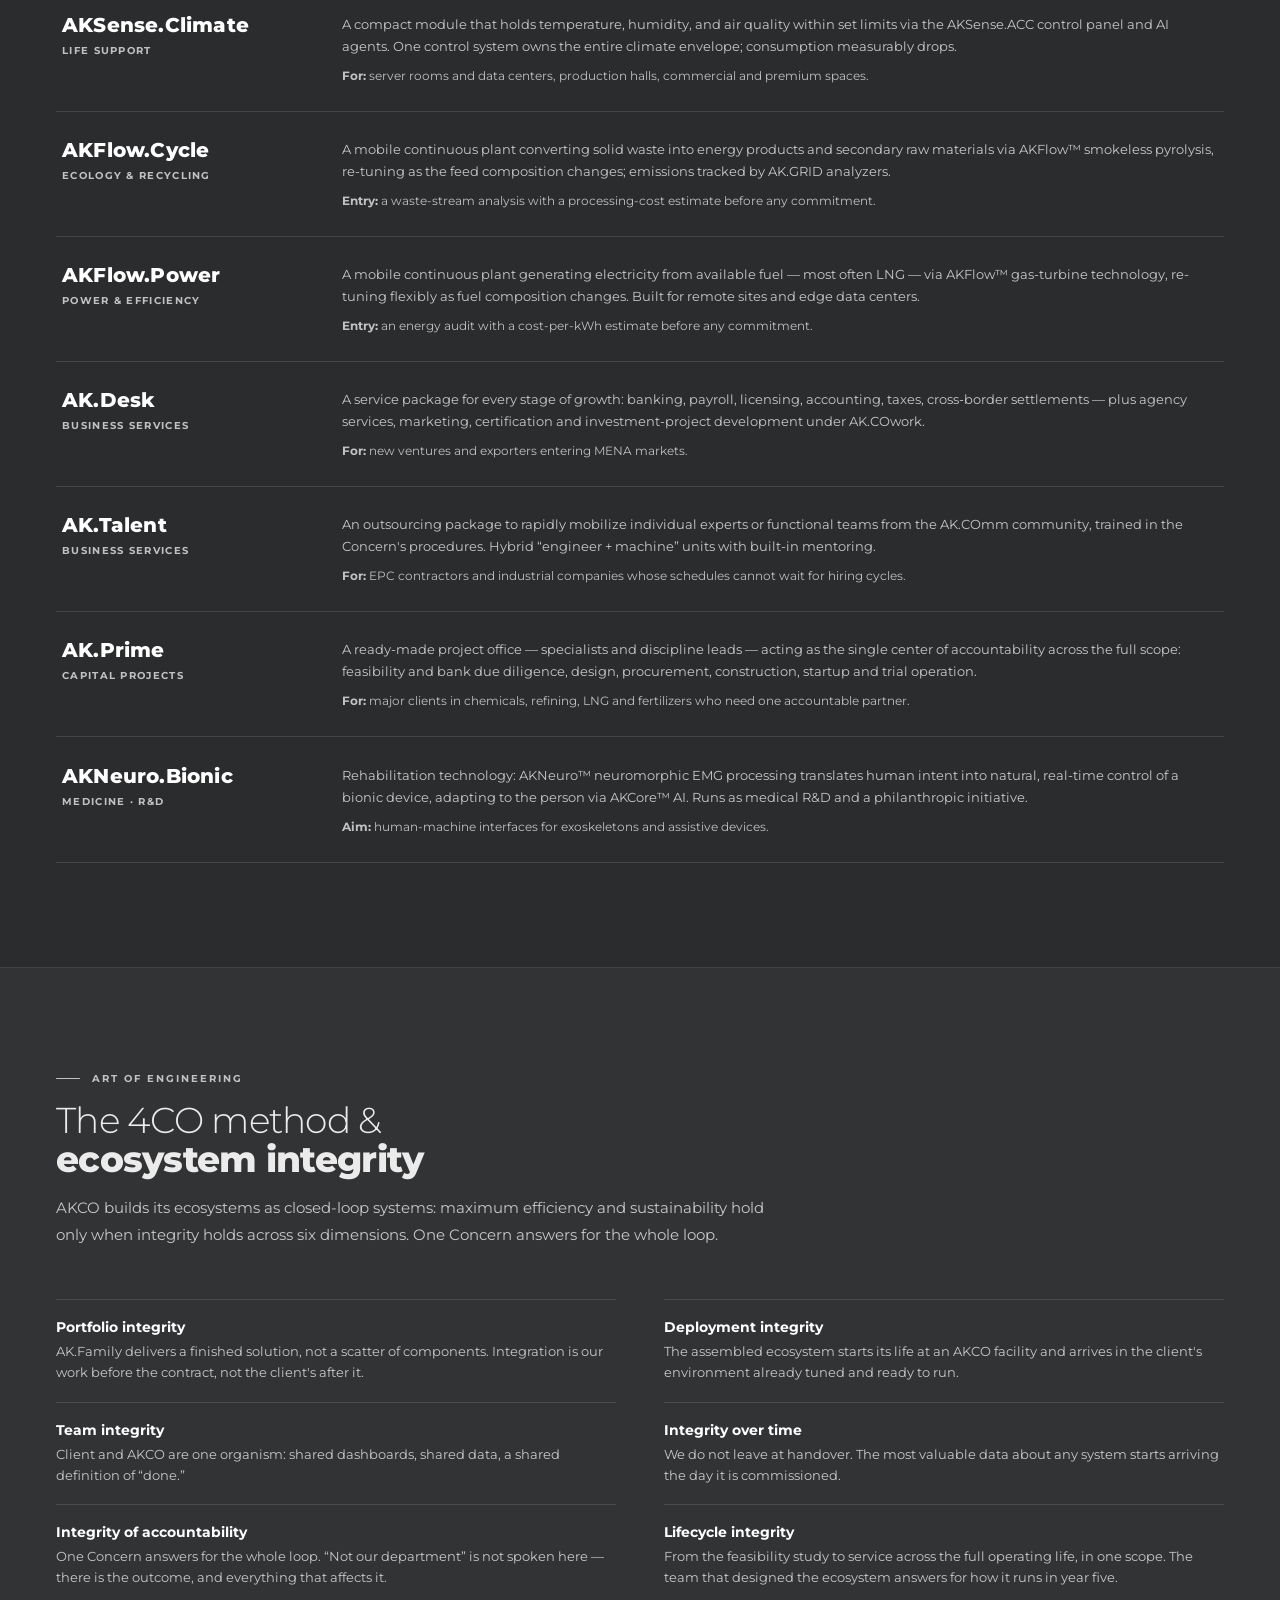
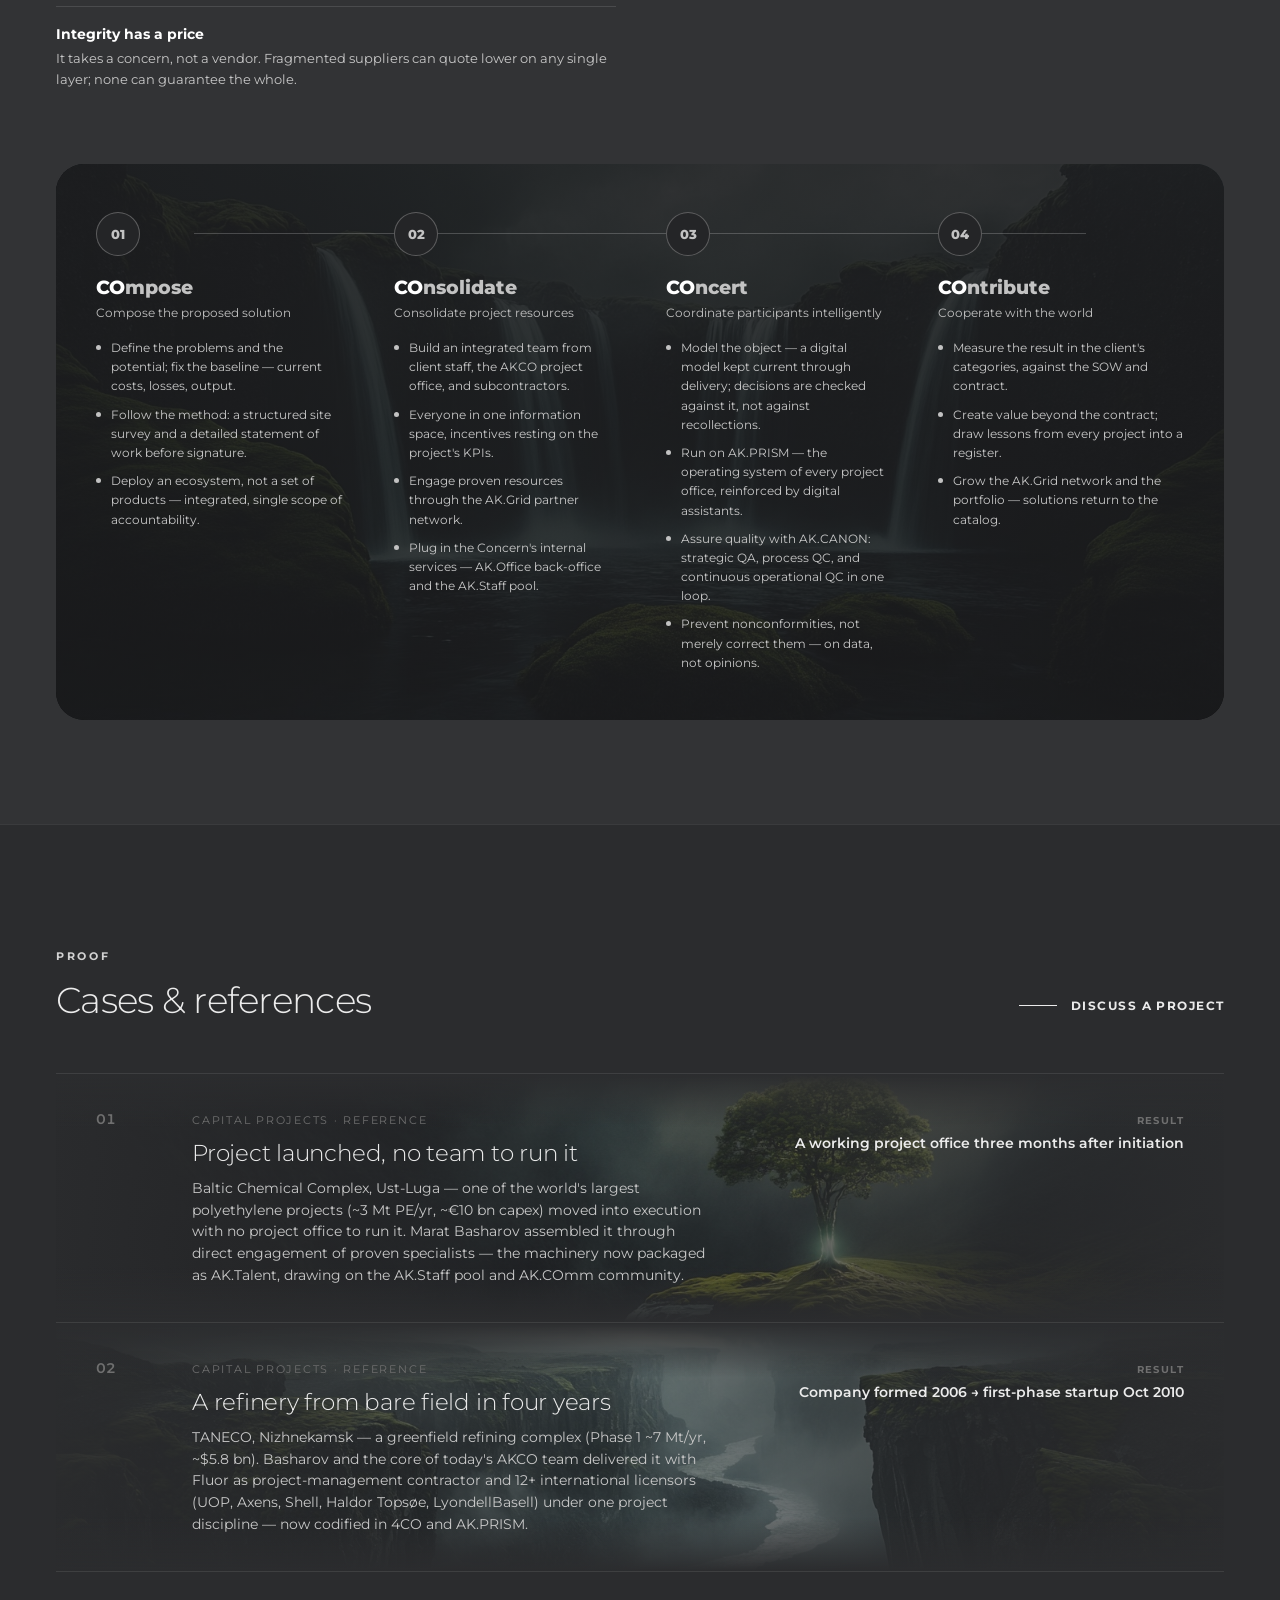
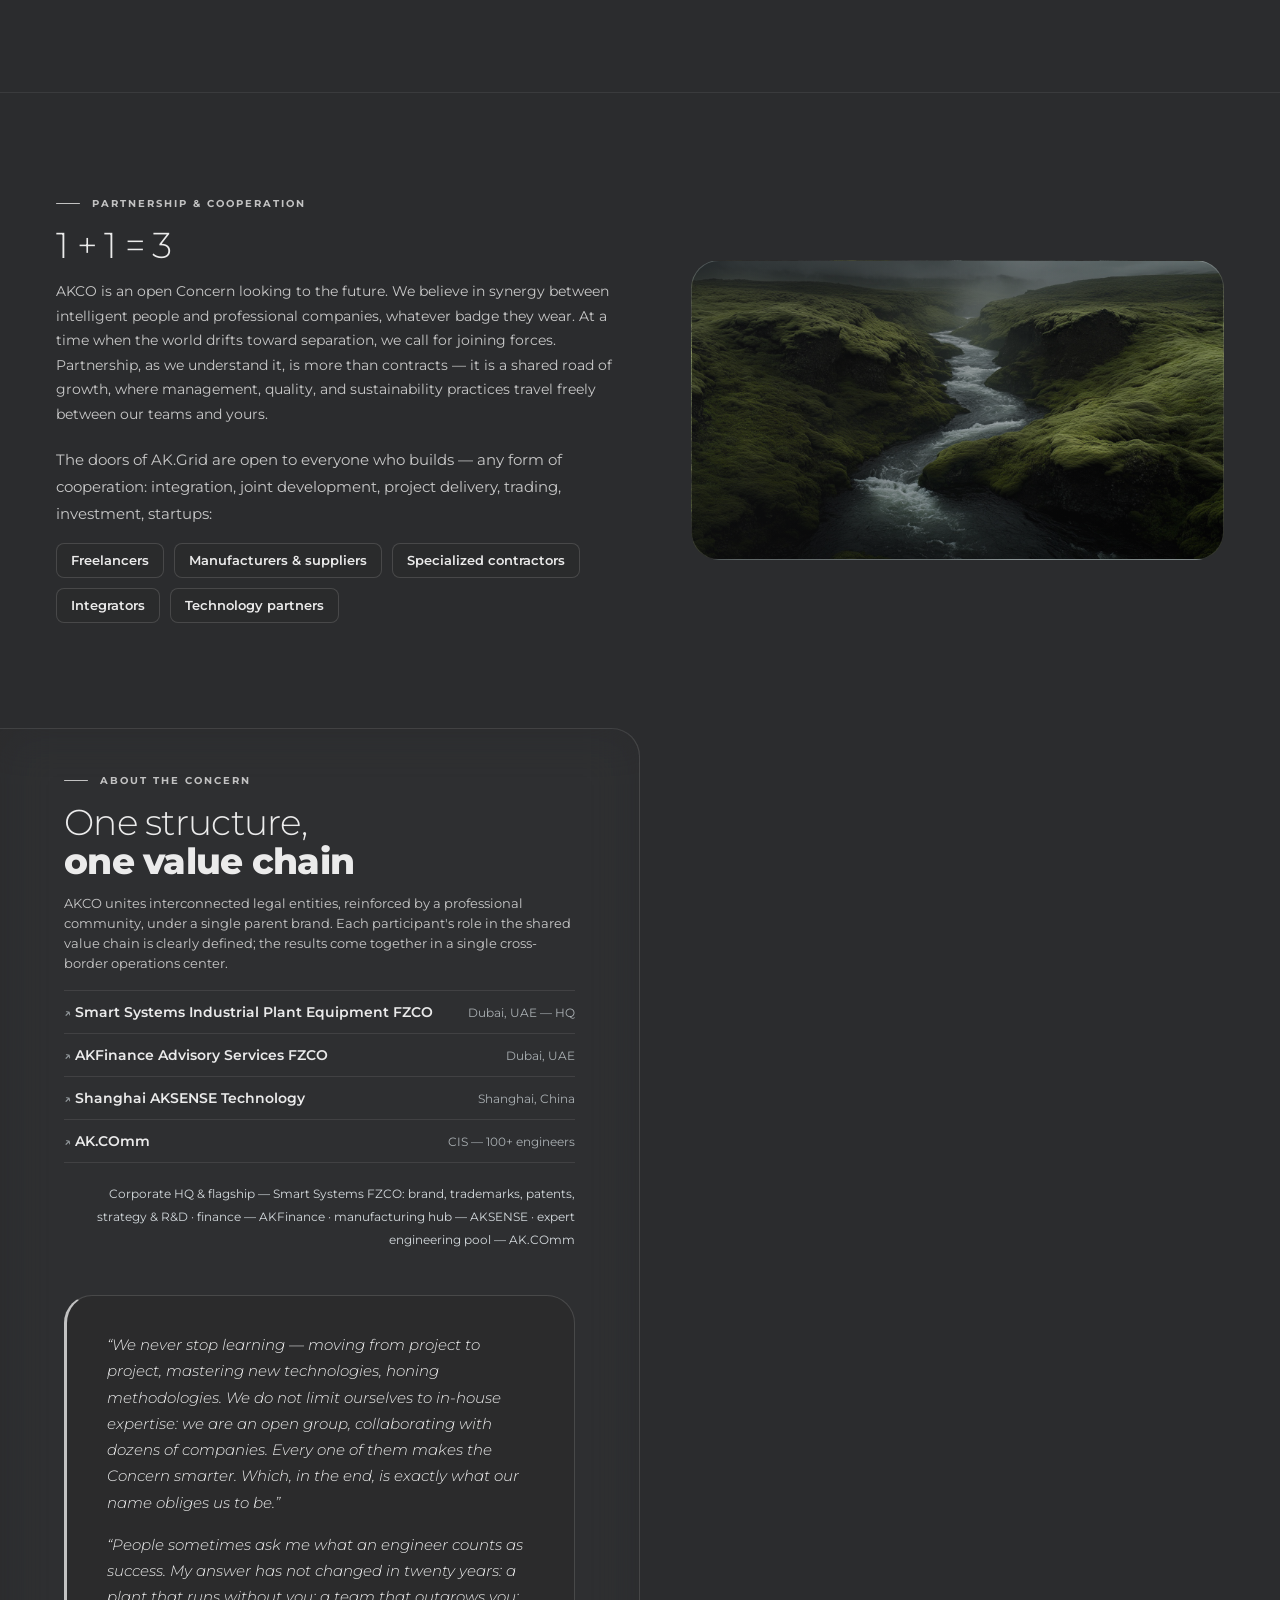
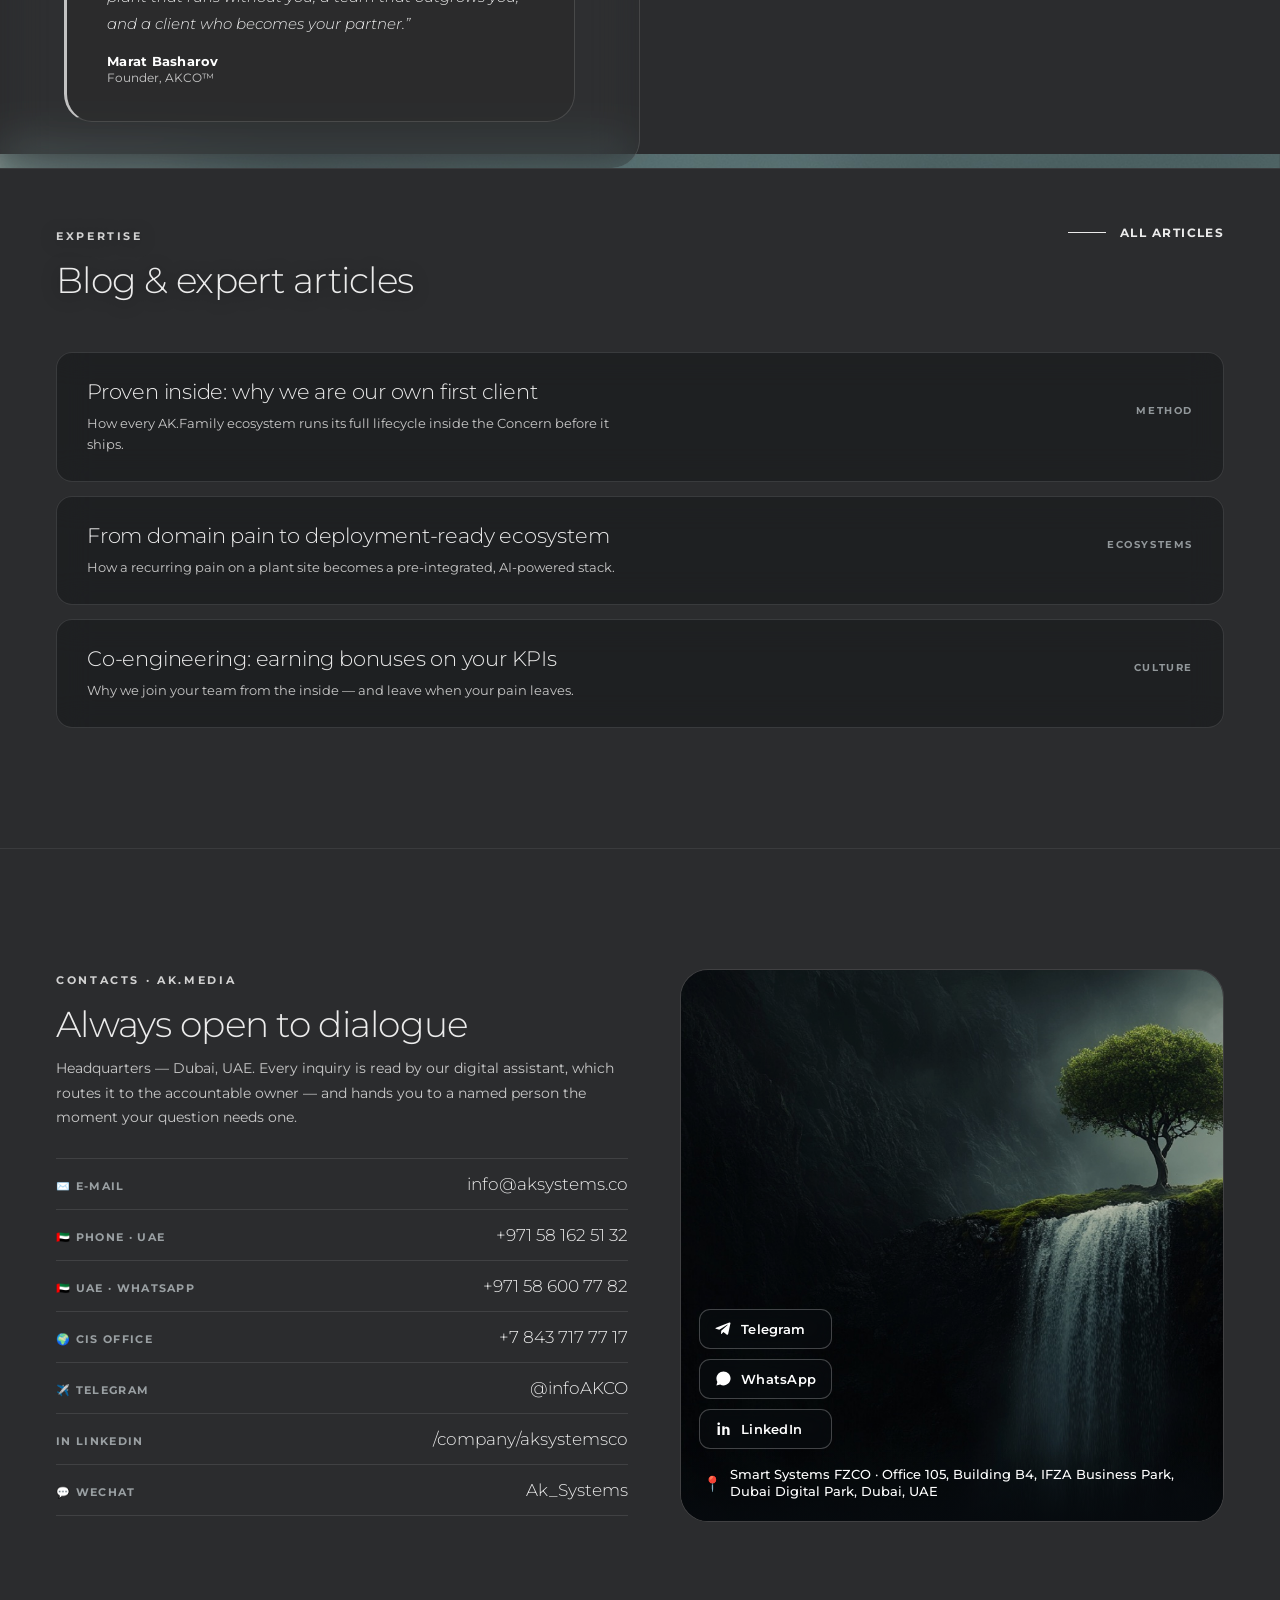
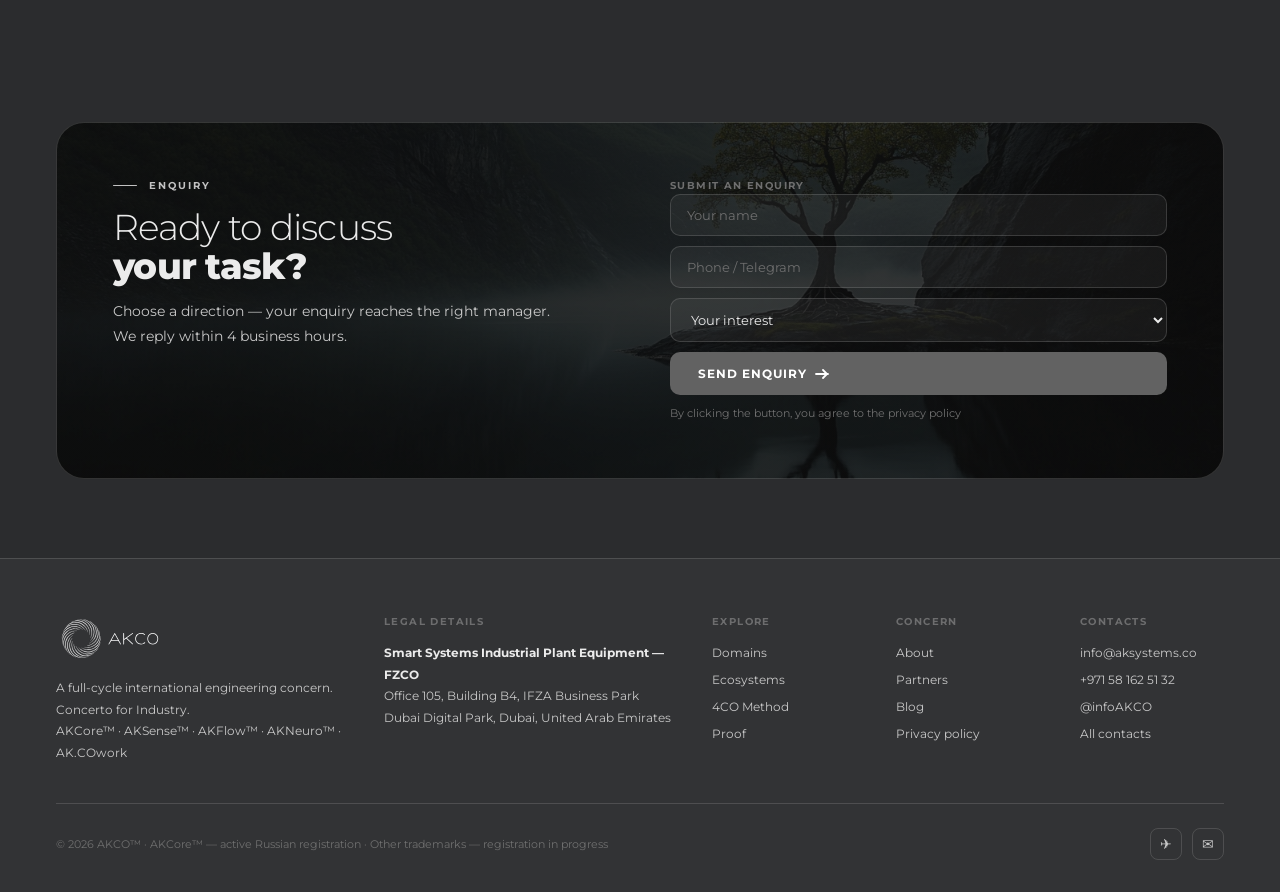
==== commit d1b4793a: "Site: convert 7 background PNG photos to JPEG q90 (~11MB -> ~2.3MB) PNG photos (no transparency) re-" ====
--- a/index.html
+++ b/index.html
@@ -327,7 +327,7 @@
 #order .ctai.rv,#order .ctai.rv.on{transform:none}
 @media(max-width:768px){.ctaw{padding:60px 20px}}
 .ctai{display:grid;grid-template-columns:1fr 1fr;gap:60px;align-items:start;
-  background:linear-gradient(rgba(14,14,14,.82),rgba(14,14,14,.82)), url('assets/img/bg-akstream.png') center/cover no-repeat;
+  background:linear-gradient(rgba(14,14,14,.82),rgba(14,14,14,.82)), url('assets/img/bg-akstream.jpg') center/cover no-repeat;
   border-radius:var(--rxl);padding:56px;border:1px solid var(--border)}
 @media(max-width:900px){.ctai{grid-template-columns:1fr;padding:36px 28px;gap:32px}}
 .ctaconts{display:flex;flex-direction:column;gap:9px;margin-top:26px}
@@ -885,7 +885,7 @@
       <div class="ew"><div class="ewl"></div><span>Our numbers</span></div>
       <h2 class="st">A track record,<br><strong>not a pitch</strong></h2>
     </div>
-    <div class="numpanel rv" style="--numbg:url('assets/img/streams-electric.PNG')">
+    <div class="numpanel rv" style="--numbg:url('assets/img/streams-electric.jpg')">
       <div class="np-bg"></div>
       <div class="nums onphoto">
         <div class="numi rv"><div class="numn">18 <span>years</span></div><div class="numl">The core team's average professional experience: plant operations, engineering, capital projects, and adjacent-business launches.</div></div>
@@ -907,7 +907,7 @@
       <h2 class="st">We came from control rooms,<br><strong>not showrooms</strong></h2>
     </div>
     <div class="whysplit">
-      <div class="whyphoto rv" style="background-image:url('assets/img/basalt.PNG')"></div>
+      <div class="whyphoto rv" style="background-image:url('assets/img/basalt.jpg')"></div>
       <div class="whylist">
       <div class="whyitem rv"><div class="wn">01</div><div><h3>Background</h3><p>Twenty-plus years of operating industrial automation taught us to analyze the asset, find the real sources of trouble and of efficiency gains, and pick the right solutions from a crowded field. Analyze first, understand the root cause, then propose.</p></div></div>
       <div class="whyitem rv"><div class="wn">02</div><div><h3>Understanding</h3><p>We know the recurring problems of the areas we serve — we call them domain pains — from minor daily glitches to failures that stop entire plants, because we spent years steeped in them as operators. Every ecosystem grew out of a pain we know by name.</p></div></div>
@@ -941,7 +941,7 @@
 <!-- BUSINESS DOMAINS -->
 <section id="domains" class="vsec alt">
   <div class="vwrap">
-    <div class="vbanner rv" style="background-image:url('assets/img/streams2.png')">
+    <div class="vbanner rv" style="background-image:url('assets/img/streams2.jpg')">
       <div class="ew"><div class="ewl"></div><span>Business domains</span></div>
       <h2 class="st">Pains we eliminate</h2>
       <p class="vlede">AKCO works in eight core areas — and grows in every one. We call them domains, because the term centers on the pain, not the technology. The eXtra is R&amp;D — the domain for solutions that don't exist yet. Problems across industries share common roots, so knowledge earned in one solves problems in another. If one of these sounds like your Monday, that domain is yours.</p>
@@ -1076,7 +1076,7 @@
       <div class="il rv"><h4>Lifecycle integrity</h4><p>From the feasibility study to service across the full operating life, in one scope. The team that designed the ecosystem answers for how it runs in year five.</p></div>
       <div class="il rv"><h4>Integrity has a price</h4><p>It takes a concern, not a vendor. Fragmented suppliers can quote lower on any single layer; none can guarantee the whole.</p></div>
     </div>
-    <div class="stepband rv" style="background-image:url('assets/img/streams1.png')">
+    <div class="stepband rv" style="background-image:url('assets/img/streams1.jpg')">
     <div class="costeps">
       <div class="costp rv"><div class="cnode">01</div><h3>CO<b>mpose</b></h3><div class="cosub">Compose the proposed solution</div><ul><li>Define the problems and the potential; fix the baseline — current costs, losses, output.</li><li>Follow the method: a structured site survey and a detailed statement of work before signature.</li><li>Deploy an ecosystem, not a set of products — integrated, single scope of accountability.</li></ul></div>
       <div class="costp rv d1"><div class="cnode">02</div><h3>CO<b>nsolidate</b></h3><div class="cosub">Consolidate project resources</div><ul><li>Build an integrated team from client staff, the AKCO project office, and subcontractors.</li><li>Everyone in one information space, incentives resting on the project's KPIs.</li><li>Engage proven resources through the AK.Grid partner network.</li><li>Plug in the Concern's internal services — AK.Office back-office and the AK.Staff pool.</li></ul></div>
@@ -1097,7 +1097,7 @@
     <button class="mbtn rv d1" onclick="gs('order')"><span class="ln"></span>Discuss a project</button>
   </div>
   <div class="mlist">
-    <div class="mrow rv" style="background-image:url('assets/img/cases-mountain.png');background-position:center 32%">
+    <div class="mrow rv" style="background-image:url('assets/img/cases-mountain.jpg');background-position:center 32%">
       <div class="mnum">01</div>
       <div>
         <div class="mtag">Capital Projects · Reference</div>
@@ -1106,7 +1106,7 @@
       </div>
       <div class="mres"><small>Result</small>A working project office three months after initiation</div>
     </div>
-    <div class="mrow rv d1" style="background-image:url('assets/img/cases-whitewater.png');background-position:center 30%">
+    <div class="mrow rv d1" style="background-image:url('assets/img/cases-whitewater.jpg');background-position:center 30%">
       <div class="mnum">02</div>
       <div>
         <div class="mtag">Capital Projects · Reference</div>
@@ -1131,7 +1131,7 @@
           <span>Freelancers</span><span>Manufacturers &amp; suppliers</span><span>Specialized contractors</span><span>Integrators</span><span>Technology partners</span>
         </div>
       </div>
-      <div class="pimg rv d1" style="background-image:url('assets/img/streams-electric.PNG')"></div>
+      <div class="pimg rv d1" style="background-image:url('assets/img/streams-electric.jpg')"></div>
     </div>
   </div>
 </section>
